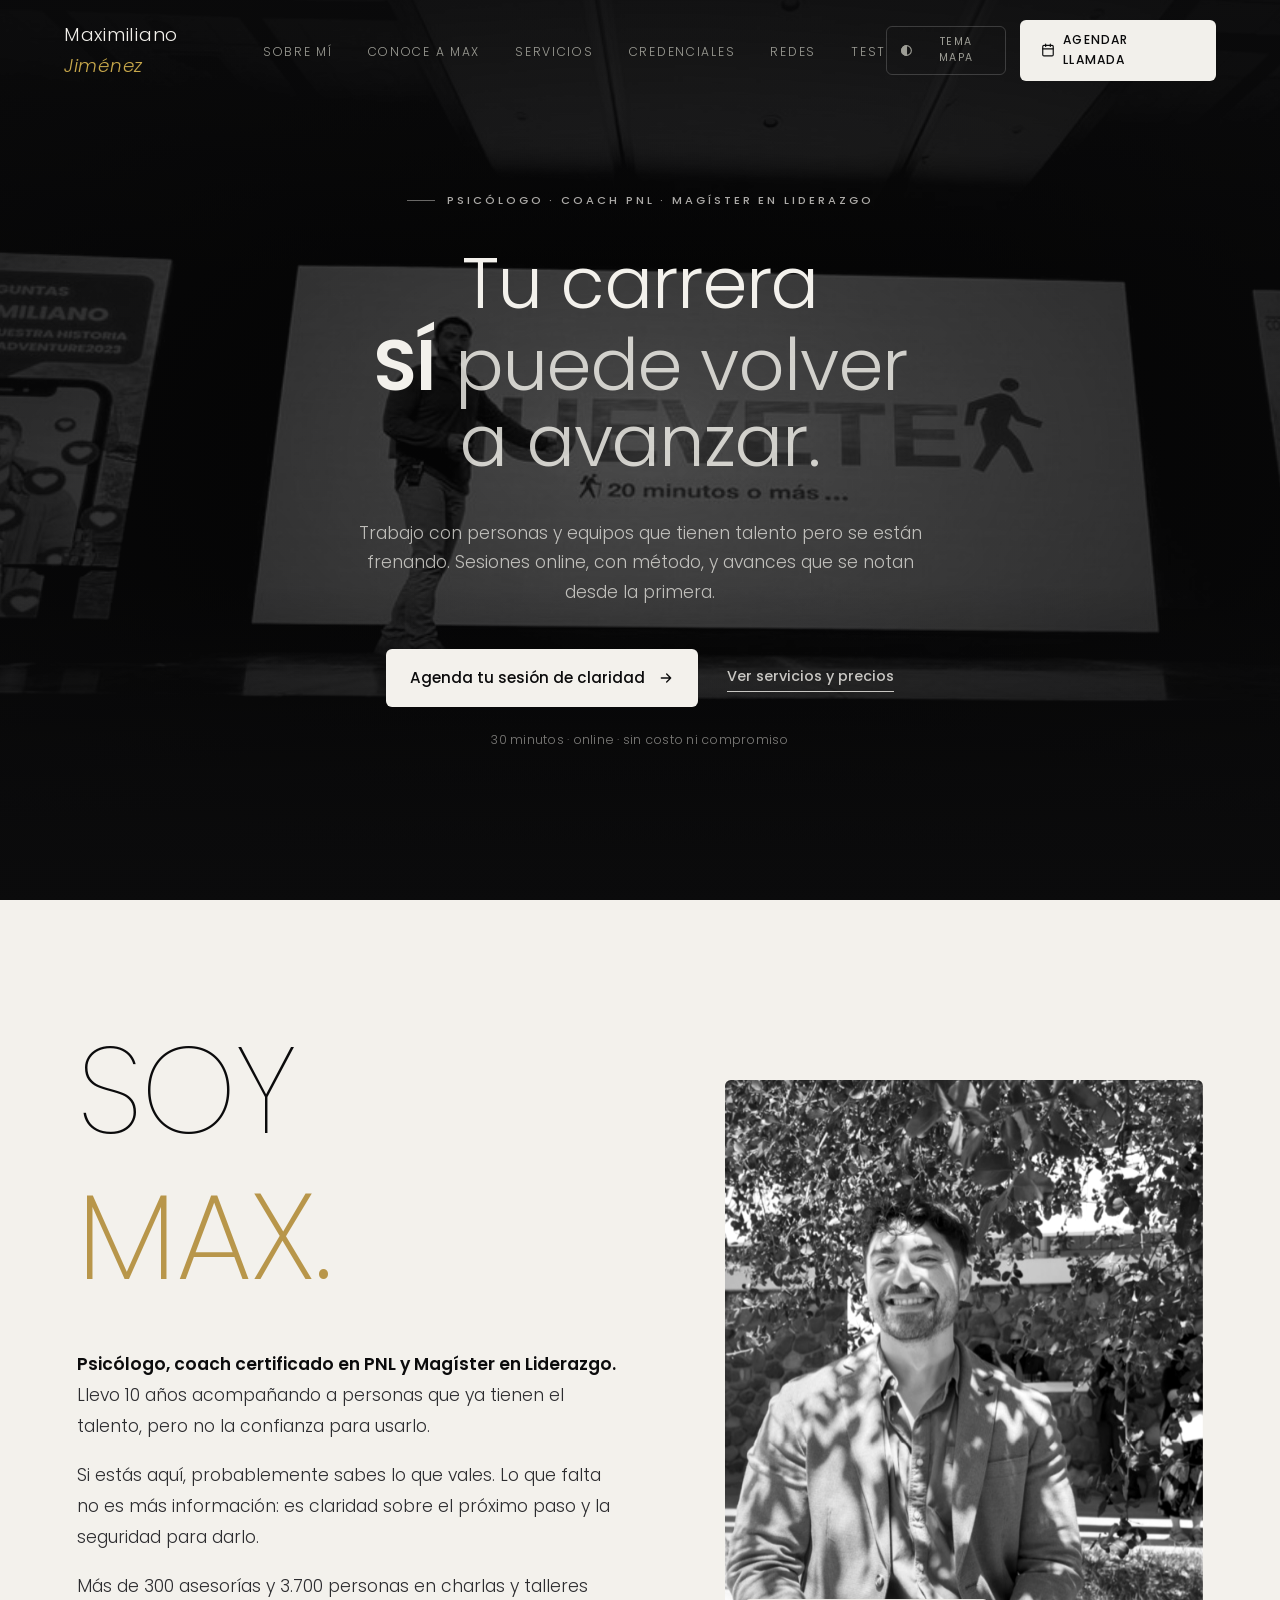
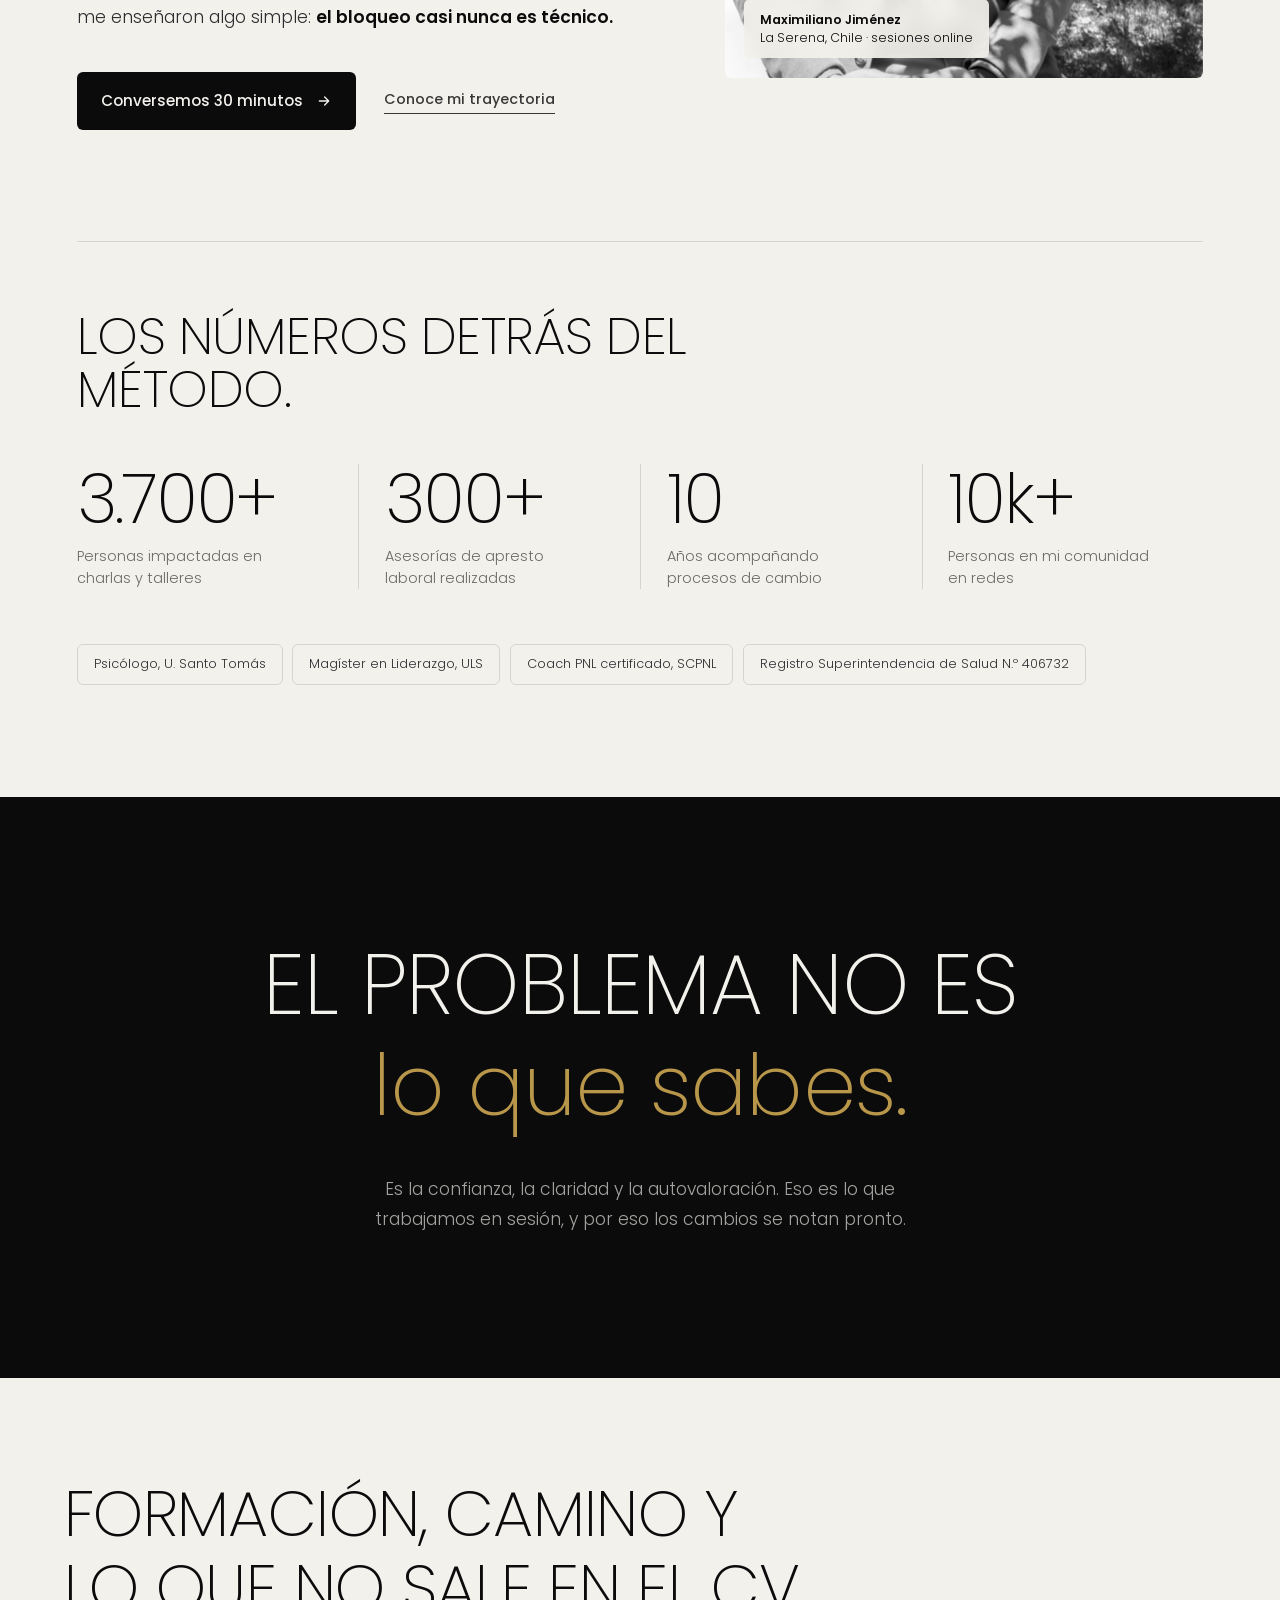
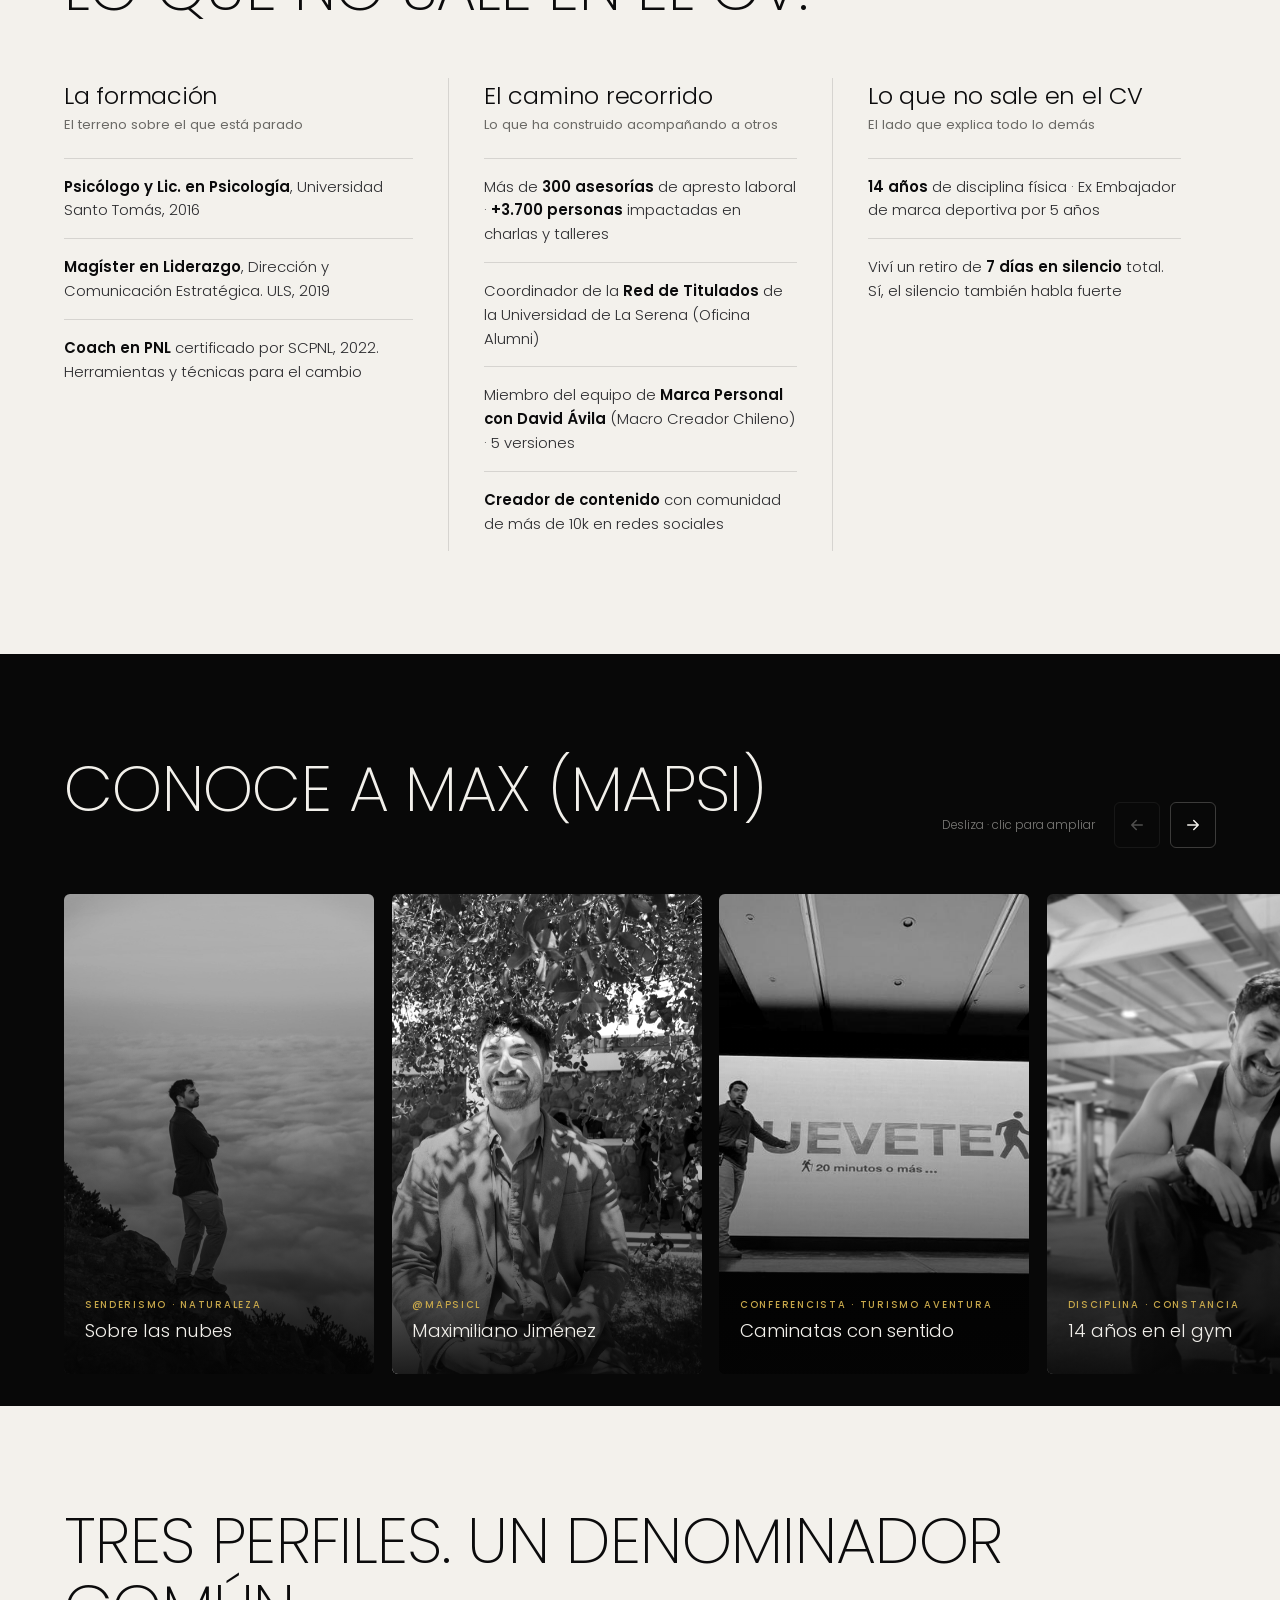
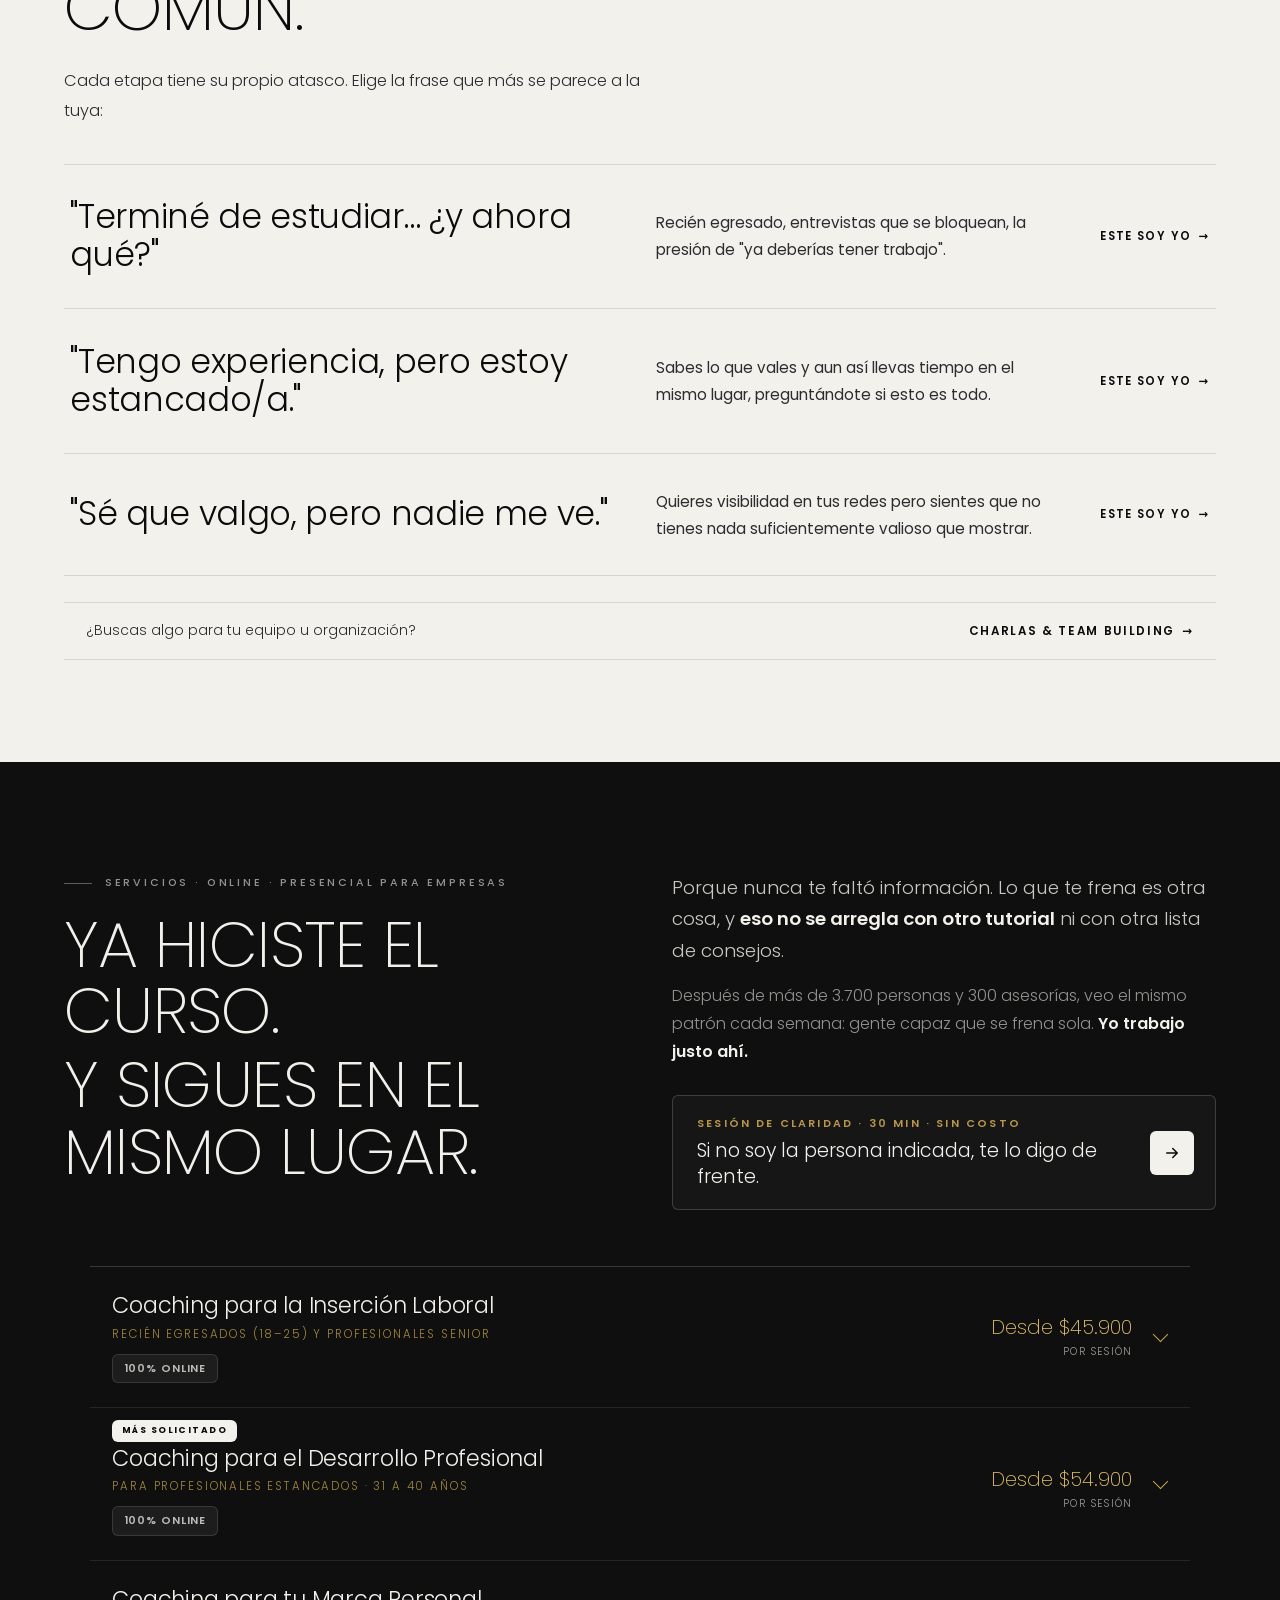
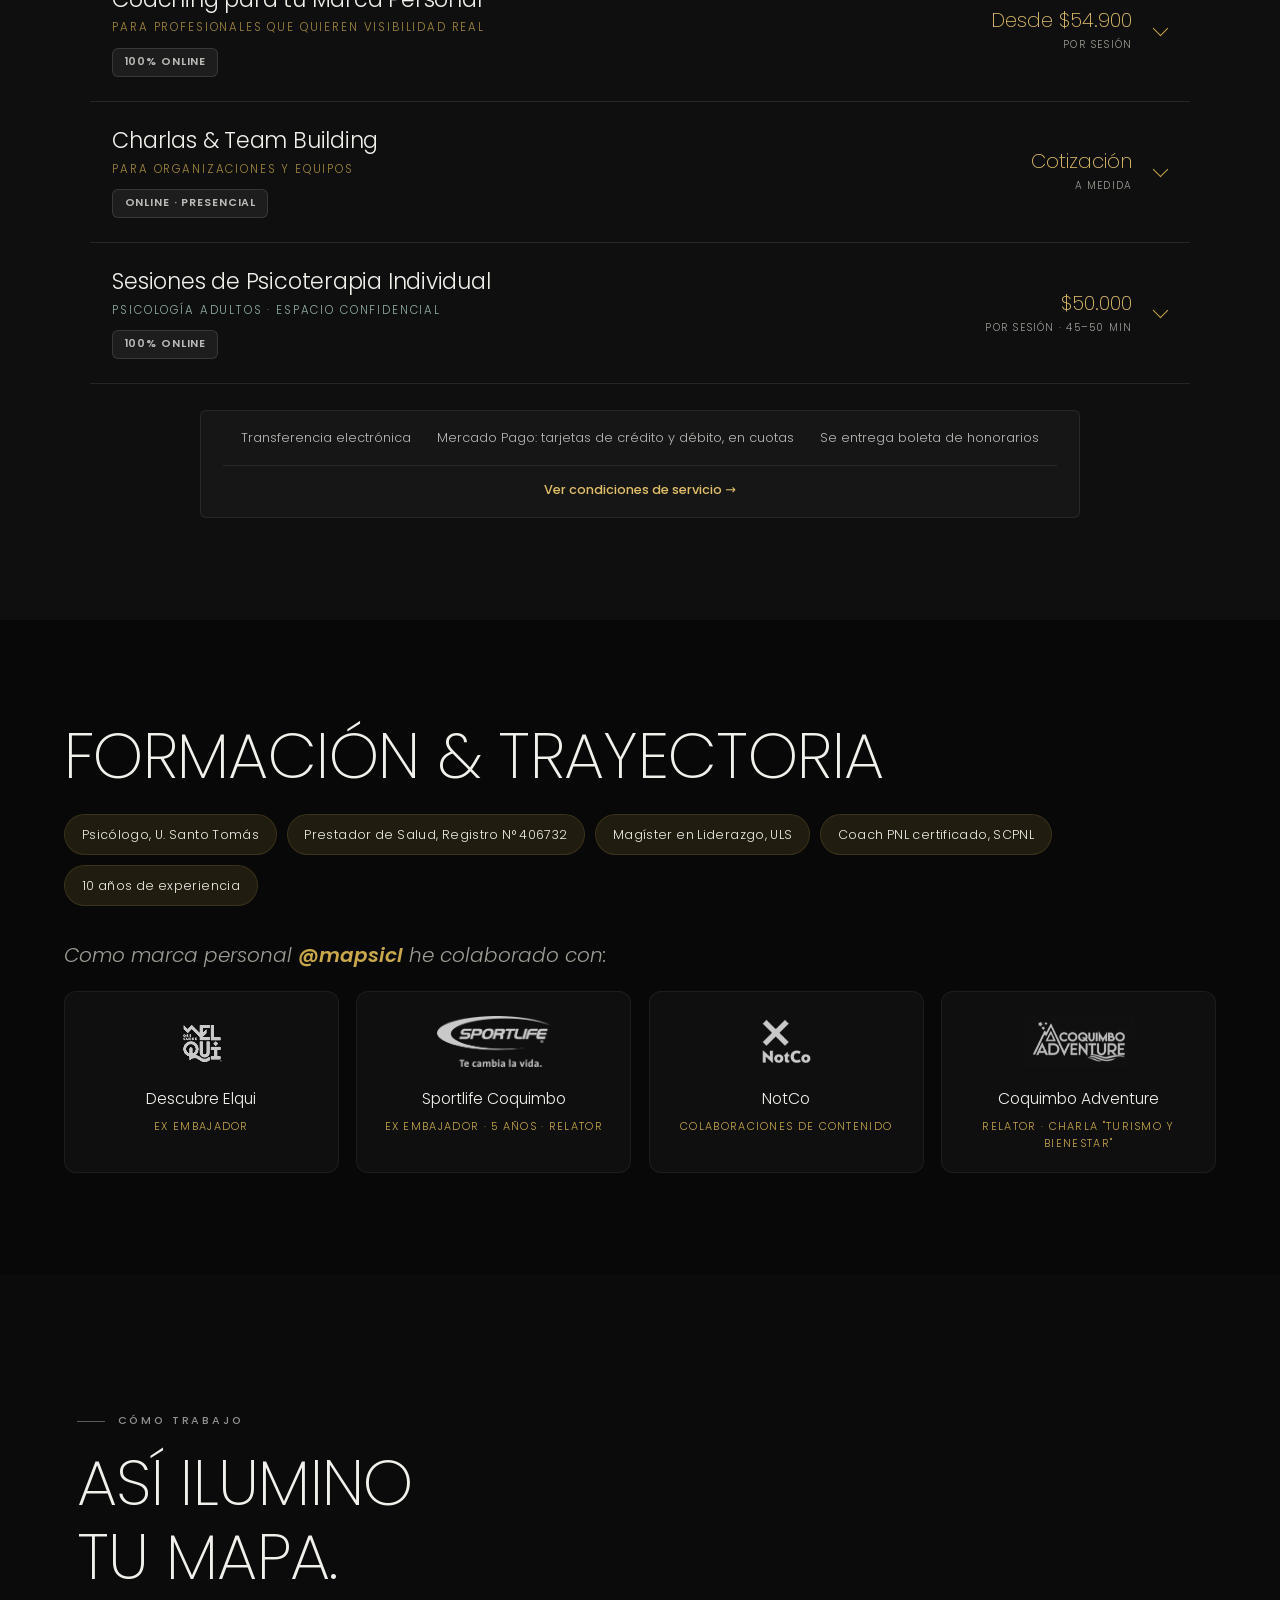
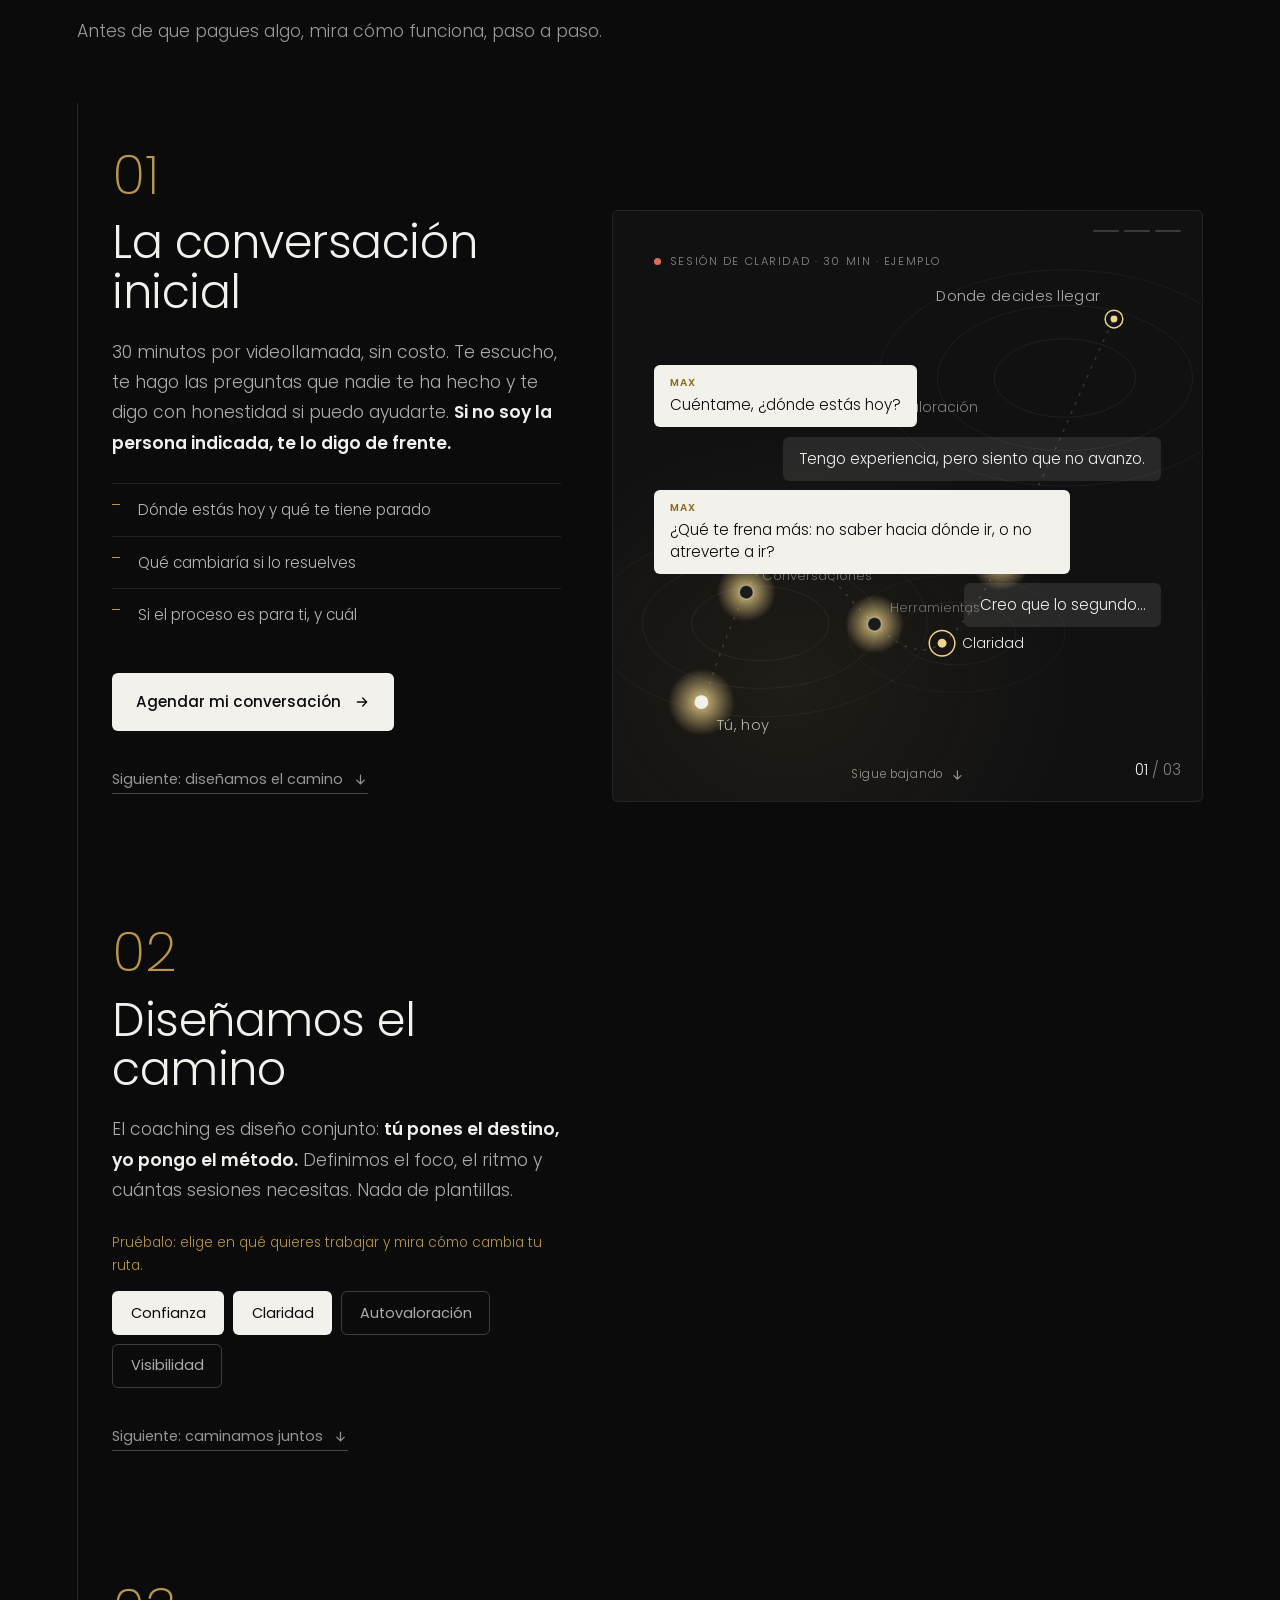
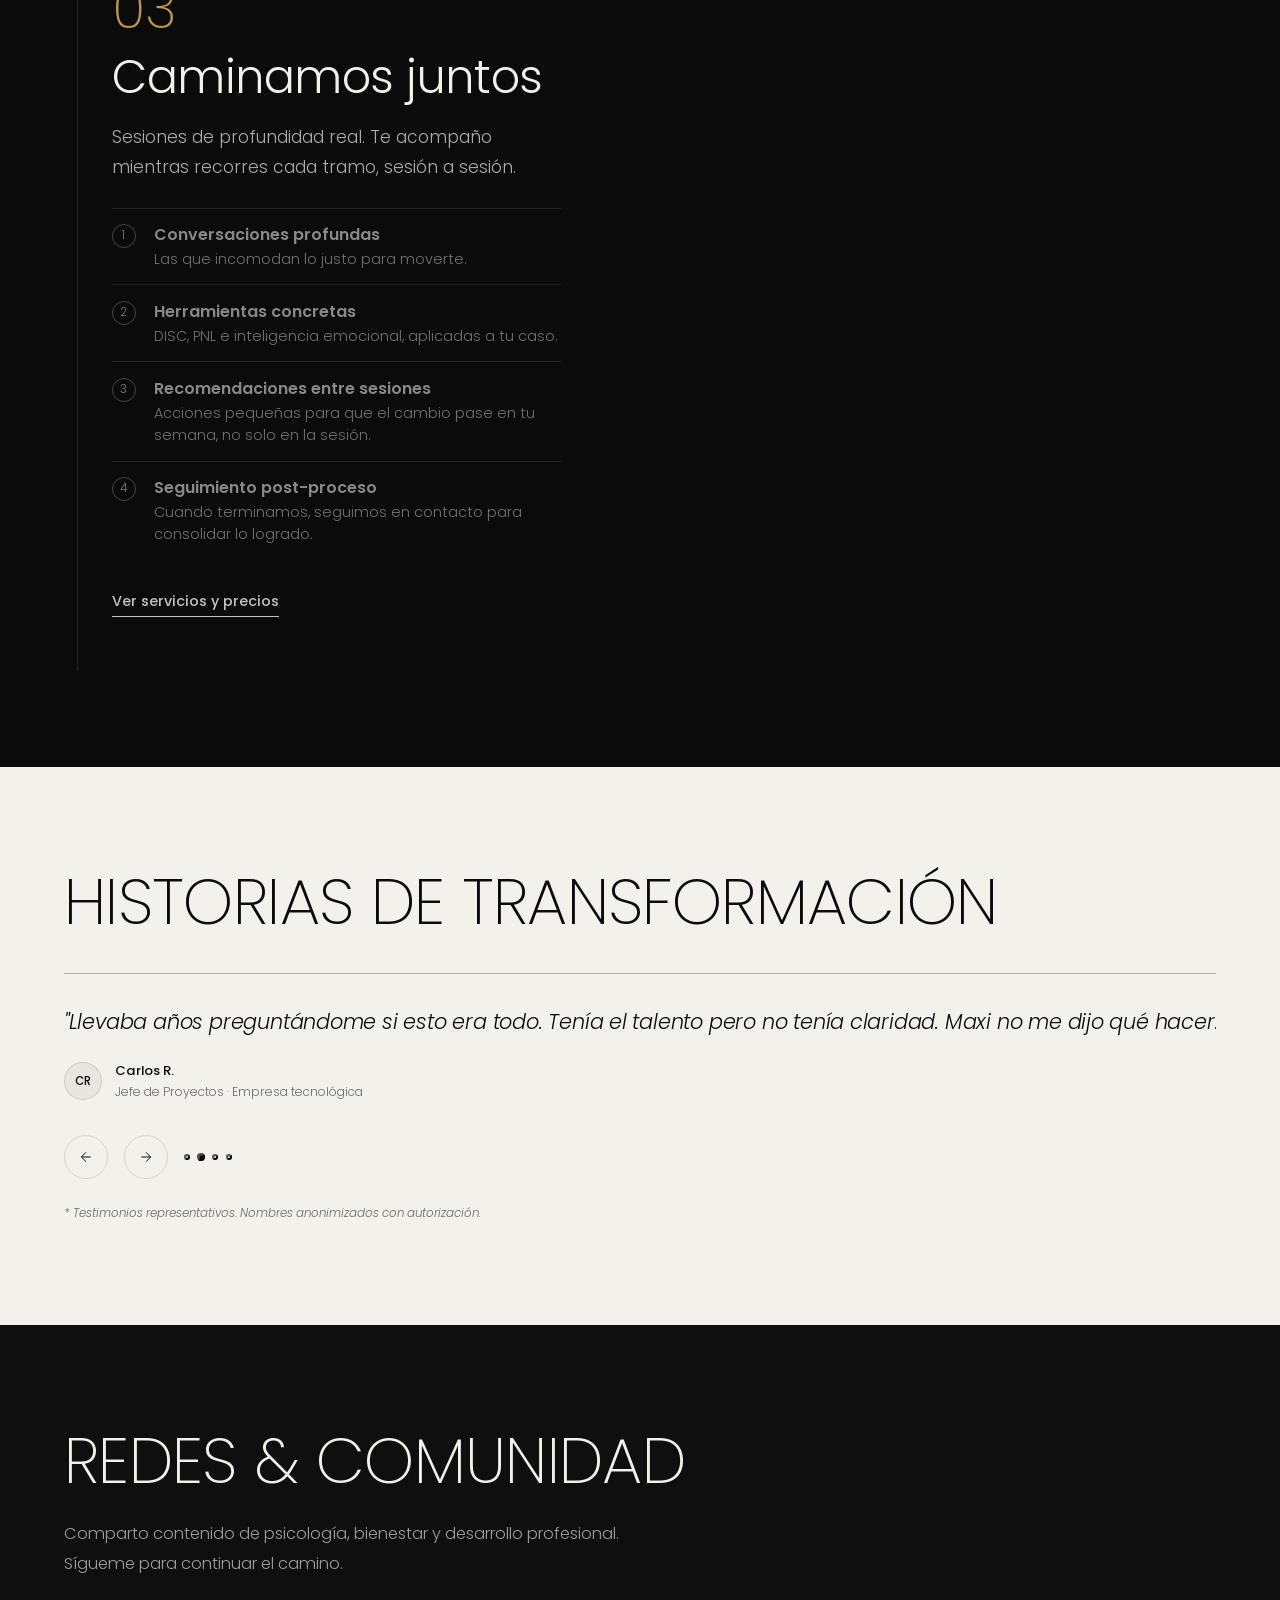
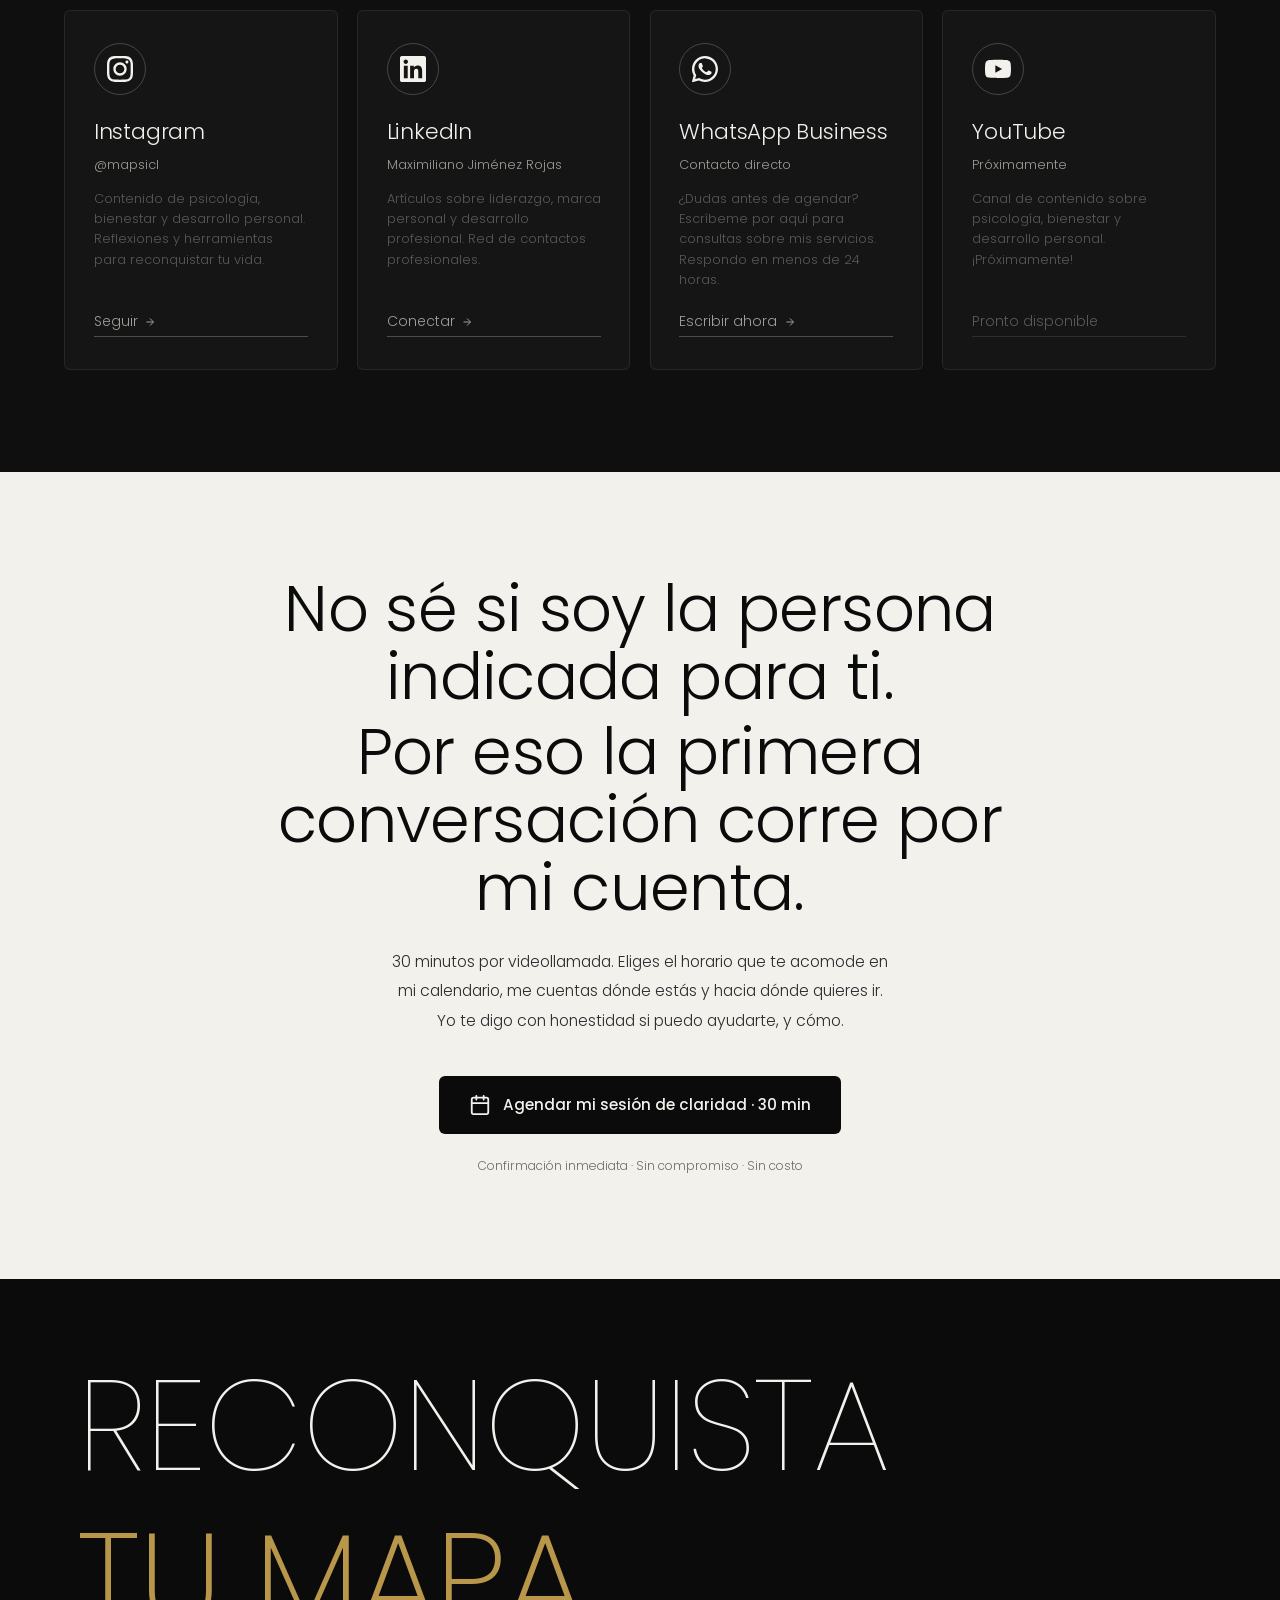
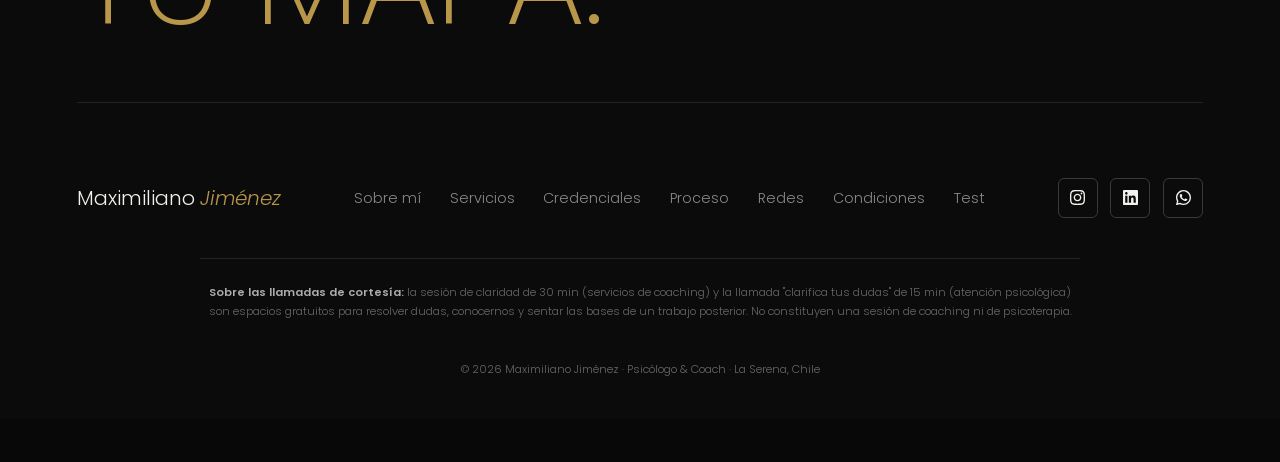
==== index.html @ a2334208 "Conoce a Max: espacio superior propio para que el título no se monte Co-Authored-By: Claude Opus 5.5" ====
<!DOCTYPE html>
<html lang="es">
<head>
  <meta charset="UTF-8" />
  <meta name="viewport" content="width=device-width, initial-scale=1.0, viewport-fit=cover" />
  <meta name="theme-color" content="#080808" />
  <meta name="apple-mobile-web-app-capable" content="yes" />
  <meta name="apple-mobile-web-app-status-bar-style" content="black-translucent" />
  <meta name="description" content="Maximiliano Jiménez — Psicólogo, Coach PNL y Magíster en Liderazgo. Coaching para inserción laboral, desarrollo profesional y marca personal en Chile. Sesiones de psicoterapia individual online. +3.700 personas impactadas." />
  <meta name="keywords" content="coach inserción laboral Chile, coaching desarrollo profesional, marca personal redes sociales Chile, psicólogo coach PNL, coach para entrevistas de trabajo, coaching carrera profesional, cómo conseguir primer empleo, coach profesional La Serena, psicólogo online Chile, psicoterapia individual online, terapia psicológica online" />
  <meta name="author" content="Maximiliano Jiménez Rojas" />
  <meta property="og:title" content="Maximiliano Jiménez — Psicólogo & Coach PNL" />
  <meta property="og:description" content="Coaching para inserción laboral, desarrollo profesional y marca personal. +3.700 personas impactadas en Chile." />
  <meta property="og:type" content="website" />
  <title>Maximiliano Jiménez — Psicólogo & Coach PNL | La Serena, Chile</title>

  <!-- Fonts: Instrument Sans (cuerpo, carácter sutil) + DM Serif Display (titulares y cursivas editoriales) -->
  <link rel="preconnect" href="https://fonts.googleapis.com" />
  <link rel="preconnect" href="https://fonts.gstatic.com" crossorigin />
  <link href="https://fonts.googleapis.com/css2?family=Instrument+Sans:ital,wght@0,400..700;1,400..700&family=DM+Serif+Display:ital@0;1&family=Poppins:ital,wght@0,200;0,300;0,400;0,500;0,600;1,300&display=swap" rel="stylesheet" />
  <!-- Tema: "pro" por defecto, "mapa" opcional; se aplica antes de pintar para evitar parpadeo -->
  <script>
    (function () {
      var t = 'pro';
      try { t = localStorage.getItem('mj-theme') || 'pro'; } catch (e) {}
      document.documentElement.setAttribute('data-theme', t === 'mapa' ? 'mapa' : 'pro');
      // Respaldo: si el splash no llega a avisar, el hero igual se muestra
      setTimeout(function () { document.documentElement.classList.add('mj-ready'); }, 4000);
    })();
  </script>

  <style>
    /* =============================================
       CSS VARIABLES
    ============================================= */
    :root {
      --bg:        #080808;
      --bg2:       #0f0f0f;
      --bg3:       #161616;
      --bg4:       #1c1c1c;
      --gold:      #c8a84b;
      --gold2:     #e2c06a;
      --gold3:     #f0d48a;
      --gold-dim:  rgba(200,168,75,0.12);
      --gold-glow: rgba(200,168,75,0.22);
      --purple:      #7c4dff;
      --purple-d:    #4f2fb3;
      --purple-glow: rgba(124,77,255,0.35);
      --white:     #f2f0eb;
      --grey1:     #9e9e96;
      --grey2:     #5a5a54;
      --grey3:     #2e2e2a;
      --border:    rgba(200,168,75,0.16);
      --border2:   rgba(255,255,255,0.06);
      --ease:      cubic-bezier(0.16, 1, 0.3, 1);
      --ease2:     cubic-bezier(0.4, 0, 0.2, 1);
      --font-d:    'DM Serif Display', Georgia, serif;
      --font-s:    'Instrument Sans', system-ui, sans-serif;
    }

    *, *::before, *::after { box-sizing: border-box; margin: 0; padding: 0; }
    html { scroll-behavior: smooth; font-size: 16px; }
    body {
      background: var(--bg);
      color: var(--white);
      font-family: var(--font-s);
      font-weight: 300;
      line-height: 1.7;
      overflow-x: hidden;
      cursor: none;
    }
    img { display: block; max-width: 100%; height: auto; }
    video { max-width: 100%; }
    a { color: inherit; text-decoration: none; }
    ::selection { background: var(--gold); color: var(--bg); }

    /* =============================================
       CURSOR
    ============================================= */
    #c-dot {
      position: fixed; top: 0; left: 0;
      width: 7px; height: 7px;
      background: var(--gold); border-radius: 50%;
      pointer-events: none; z-index: 9999;
      transform: translate(-50%,-50%);
      transition: width .2s, height .2s;
    }
    #c-ring {
      position: fixed; top: 0; left: 0;
      width: 38px; height: 38px;
      border: 1.5px solid rgba(200,168,75,.45);
      border-radius: 50%;
      pointer-events: none; z-index: 9998;
      transform: translate(-50%,-50%);
      transition: width .3s var(--ease), height .3s var(--ease), border-color .3s, opacity .3s;
    }
    body.on-hover #c-dot { width: 10px; height: 10px; }
    body.on-hover #c-ring { width: 58px; height: 58px; border-color: var(--gold); }
    @media (hover:none), (pointer:coarse) { #c-dot,#c-ring { display: none; } body { cursor: auto; } }

    /* =============================================
       SPLASH
    ============================================= */
    #splash {
      position: fixed; inset: 0;
      background: var(--bg); z-index: 10000;
      display: flex; flex-direction: column;
      align-items: center; justify-content: center; gap: 1.4rem;
      overflow: hidden;
    }
    /* Halo dorado que respira detrás del nombre */
    #splash::before {
      content: ''; position: absolute;
      width: 70vmax; height: 70vmax; border-radius: 50%;
      background: radial-gradient(circle, rgba(200,168,75,.08), transparent 62%);
      opacity: 0; transform: scale(.55);
      animation: sp-glow 2.2s var(--ease) forwards;
    }
    @keyframes sp-glow { to { opacity: 1; transform: scale(1); } }
    /* Polvo dorado flotante */
    #sp-canvas {
      position: absolute; inset: 0; width: 100%; height: 100%;
      opacity: 0; animation: sp-in 1.2s .15s forwards;
    }
    #sp-name, #sp-bar, #sp-sub { z-index: 1; }
    #splash.fast #sp-canvas { display: none; }
    /* Salida tipo telón: revela el hero hacia arriba */
    #splash.hide { animation: sp-hide .85s cubic-bezier(.76,0,.24,1) forwards; }
    @keyframes sp-hide { to { transform: translateY(-100%); pointer-events: none; visibility: hidden; } }
    #sp-name {
      font-family: var(--font-d); font-size: clamp(1.7rem,4vw,3rem);
      color: var(--white); text-align: center; padding: 0 1rem;
      letter-spacing: .38em; opacity: 0; filter: blur(7px);
      animation: sp-name 1.15s .25s var(--ease) forwards;
      position: relative;
    }
    #sp-name em { font-style: italic; color: var(--gold2); }
    @keyframes sp-name { to { letter-spacing: .06em; opacity: 1; filter: blur(0); } }
    /* La barra se traza como una ruta, con waypoint en la punta */
    #sp-bar {
      position: relative; width: 0; height: 1px;
      background: linear-gradient(90deg, transparent, var(--gold), var(--gold2));
      animation: sp-bar 1.1s .95s var(--ease) forwards;
    }
    @keyframes sp-bar { to { width: 170px; } }
    #sp-bar::after {
      content: ''; position: absolute; right: -3px; top: 50%;
      width: 7px; height: 7px; margin-top: -3.5px; border-radius: 50%;
      background: var(--gold2);
      box-shadow: 0 0 14px rgba(226,192,106,.9), 0 0 30px rgba(226,192,106,.4);
      opacity: 0; animation: sp-in .4s 1.15s forwards;
    }
    #sp-sub {
      font-size: .72rem; letter-spacing: .3em; text-transform: uppercase; color: var(--gold);
      opacity: 0; transform: translateY(8px);
      animation: sp-up .7s 1.55s var(--ease) forwards;
      position: relative; text-align: center; padding: 0 1rem;
    }
    @keyframes sp-in { to { opacity: 1; } }
    @keyframes sp-up { to { opacity: 1; transform: none; } }
    /* Visita repetida en la misma sesión: todo ya visible, salida inmediata */
    #splash.fast #sp-name, #splash.fast #sp-sub, #splash.fast::before { animation: none; opacity: 1; filter: none; letter-spacing: .06em; transform: none; }
    #splash.fast #sp-bar { animation: none; width: 170px; }
    #splash.fast #sp-bar::after { animation: none; opacity: 1; }

    /* =============================================
       SCROLL REVEALS
    ============================================= */
    .rv, .rv-z, .rv-l, .rv-r {
      opacity: 0; transition: opacity .85s var(--ease), transform .85s var(--ease);
    }
    .rv   { transform: translateY(40px); }
    .rv-z { transform: scale(.93); }
    .rv-l { transform: translateX(-50px); }
    .rv-r { transform: translateX(50px); }
    .rv.on, .rv-z.on, .rv-l.on, .rv-r.on { opacity: 1; transform: none; }
    .d1 { transition-delay: .08s; }
    .d2 { transition-delay: .18s; }
    .d3 { transition-delay: .30s; }
    .d4 { transition-delay: .44s; }
    .d5 { transition-delay: .60s; }

    /* =============================================
       NAV
    ============================================= */
    nav {
      position: fixed; top: 0; left: 0; right: 0;
      z-index: 900;
      padding: 1.2rem 5vw;
      padding-top: calc(1.2rem + env(safe-area-inset-top));
      display: flex; align-items: center; justify-content: space-between;
      transition: background .4s, border-color .4s, backdrop-filter .4s;
      border-bottom: 1px solid transparent;
    }
    nav.solid {
      background: rgba(8,8,8,.85);
      backdrop-filter: blur(24px); -webkit-backdrop-filter: blur(24px);
      border-bottom-color: var(--border2);
    }
    .nav-logo {
      font-family: var(--font-d); font-size: 1.15rem; letter-spacing: .04em;
    }
    .nav-logo em { font-style: italic; color: var(--gold); }
    .nav-links { display: flex; gap: 2.2rem; list-style: none; }
    .nav-links a {
      font-size: .76rem; letter-spacing: .14em; text-transform: uppercase;
      color: var(--grey1); transition: color .3s;
    }
    .nav-links a:hover { color: var(--gold); }
    .nav-wa {
      display: inline-flex; align-items: center; gap: .5rem;
      font-size: .76rem; font-weight: 500; letter-spacing: .1em; text-transform: uppercase;
      background: var(--gold); color: var(--bg);
      padding: .6rem 1.3rem; border-radius: 2px;
      transition: background .3s, transform .2s;
    }
    .nav-wa:hover { background: var(--gold2); transform: translateY(-1px); }
    .burger {
      display: none; flex-direction: column; gap: 5px;
      background: none; border: none; cursor: pointer; padding: 4px;
    }
    .burger span { display: block; width: 22px; height: 1px; background: var(--white); transition: transform .3s, opacity .3s; }
    .burger.open span:nth-child(1) { transform: translateY(6px) rotate(45deg); }
    .burger.open span:nth-child(2) { opacity: 0; }
    .burger.open span:nth-child(3) { transform: translateY(-6px) rotate(-45deg); }
    .mob-menu {
      display: none; position: fixed; inset: 0;
      background: rgba(8,8,8,.97); z-index: 800;
      flex-direction: column; align-items: center; justify-content: center; gap: 2.8rem;
    }
    .mob-menu.open { display: flex; }
    .mob-menu a {
      font-family: var(--font-d); font-size: 2rem; font-style: italic;
      transition: color .3s;
    }
    .mob-menu a:hover { color: var(--gold); }
    @media (max-width:900px) {
      .nav-links, .nav-wa { display: none; }
      .burger { display: flex; }
    }

    /* =============================================
       SHARED LAYOUT
    ============================================= */
    .wrap { max-width: 1360px; margin: 0 auto; padding: 0 5vw; }
    /* Solo vertical: el margen lateral lo pone .wrap (antes este shorthand lo dejaba en 0) */
    .sec { padding-top: clamp(3.5rem,8vw,7rem); padding-bottom: clamp(3.5rem,8vw,7rem); }
    .sec-full { padding: clamp(3.5rem,8vw,7rem) 5vw; }
    .label {
      display: inline-flex; align-items: center; gap: .8rem;
      font-size: .7rem; letter-spacing: .28em; text-transform: uppercase; color: var(--gold);
      margin-bottom: 1.2rem;
    }
    .label::before { content:''; display: block; width: 24px; height: 1px; background: var(--gold); }
    .h2 {
      font-family: var(--font-d);
      font-size: clamp(2rem, 4.5vw, 3.8rem);
      font-weight: 400; line-height: 1.15; color: var(--white); margin-bottom: 1.4rem;
    }
    .h2 em { font-style: italic; color: var(--gold); }
    .body-text { font-size: clamp(.92rem,1.3vw,1.02rem); color: var(--grey1); line-height: 1.95; max-width: 600px; }
    .gold-dash { width: 40px; height: 1px; background: var(--gold); margin-bottom: 1.8rem; }

    /* =============================================
       MARQUEE / TICKER
    ============================================= */
    .marquee-wrap {
      border-top: 1px solid var(--border2);
      border-bottom: 1px solid var(--border2);
      background: var(--bg2);
      overflow: hidden; padding: 1rem 0;
    }
    .marquee-track {
      display: flex; gap: 0;
      animation: marquee 28s linear infinite;
      white-space: nowrap;
      width: max-content;
    }
    .marquee-wrap:hover .marquee-track { animation-play-state: paused; }
    @keyframes marquee { from { transform: translateX(0); } to { transform: translateX(-50%); } }
    .m-item {
      display: inline-flex; align-items: center; gap: 1rem;
      padding: 0 2.5rem;
      font-size: .72rem; letter-spacing: .2em; text-transform: uppercase; color: var(--grey2);
    }
    .m-dot { width: 4px; height: 4px; border-radius: 50%; background: var(--gold); flex-shrink: 0; }

    /* =============================================
       HERO
    ============================================= */
    #hero {
      position: relative; min-height: 100svh;
      display: flex; align-items: center;
      overflow: hidden;
    }
    /* Video background */
    .hero-video {
      position: absolute; inset: 0; z-index: 0;
      width: 100%; height: 100%;
      object-fit: cover;
      opacity: .55;
    }
    /* Con video activo, los blobs se ocultan (ahorra GPU/batería) */
    #hero.video-on .mesh-blob { display: none; }
    /* Directional blur overlay — fuerte a la izquierda, se desvanece a la derecha */
    .hero-blur-overlay {
      position: absolute; inset: 0; z-index: 1;
      backdrop-filter: blur(10px);
      -webkit-backdrop-filter: blur(10px);
      -webkit-mask-image: linear-gradient(to right, black 0%, black 38%, transparent 72%, transparent 100%);
      mask-image: linear-gradient(to right, black 0%, black 38%, transparent 72%, transparent 100%);
    }
    /* Gradient oscuro sobre el video para mejorar lectura */
    .hero-veil {
      position: absolute; inset: 0; z-index: 1;
      background: linear-gradient(
        to right,
        rgba(8,8,8,.72) 0%,
        rgba(8,8,8,.45) 45%,
        rgba(8,8,8,.10) 75%,
        rgba(8,8,8,.05) 100%
      );
    }
    /* Animated gradient mesh — kept as fallback si el video no carga */
    .hero-mesh {
      position: absolute; inset: 0; z-index: 0; overflow: hidden;
    }
    .mesh-blob {
      position: absolute; border-radius: 50%;
      filter: blur(90px); opacity: .18;
      animation: blob-drift 14s ease-in-out infinite alternate;
    }
    .mb1 { width: 55vw; height: 55vw; background: var(--gold); top: -15%; left: 30%; animation-delay: 0s; }
    .mb2 { width: 35vw; height: 35vw; background: #8b6914; bottom: 0; left: -5%; animation-delay: -5s; }
    .mb3 { width: 25vw; height: 25vw; background: var(--gold2); top: 50%; right: 5%; animation-delay: -9s; }
    @keyframes blob-drift {
      0%   { transform: translate(0,0) scale(1); }
      50%  { transform: translate(3%,5%) scale(1.06); }
      100% { transform: translate(-3%,-4%) scale(.96); }
    }
    /* Grid overlay */
    .hero-grid {
      position: absolute; inset: 0; z-index: 0;
      background-image:
        linear-gradient(rgba(200,168,75,.04) 1px, transparent 1px),
        linear-gradient(90deg, rgba(200,168,75,.04) 1px, transparent 1px);
      background-size: 72px 72px;
      mask-image: radial-gradient(ellipse 80% 80% at center, black 20%, transparent 70%);
    }
    .hero-inner {
      position: relative; z-index: 1;
      max-width: 1360px; margin: 0 auto; padding: 0 5vw;
      padding-top: clamp(5.5rem, 12vw, 8rem);
      padding-bottom: clamp(3.5rem, 7vw, 6rem);
      width: 100%;
    }
    .hero-eyebrow {
      display: flex; align-items: center; gap: .5rem; width: fit-content;
      font-family: var(--font-d); font-style: italic;
      font-size: clamp(1rem, 1.5vw, 1.25rem);
      color: var(--gold2); letter-spacing: .01em;
      margin-bottom: 1rem;
    }
    .hero-eyebrow svg { width: 1.05em; height: 1.05em; flex-shrink: 0; opacity: .85; }
    .hero-badge {
      display: inline-flex; align-items: center; gap: .6rem;
      border: 1px solid var(--border);
      background: rgba(200,168,75,.06);
      padding: .45rem 1rem .45rem .6rem;
      border-radius: 100px; margin-bottom: 2.2rem;
      font-size: .72rem; letter-spacing: .14em; text-transform: uppercase; color: var(--gold);
    }
    .hero-badge-dot { width: 6px; height: 6px; border-radius: 50%; background: var(--gold); animation: pulse 2s ease-in-out infinite; }
    @keyframes pulse { 0%,100% { opacity: 1; transform: scale(1); } 50% { opacity: .5; transform: scale(.8); } }
    .hero-h1 {
      font-family: var(--font-d);
      font-size: clamp(2.6rem,5.5vw,5rem);
      font-weight: 400; line-height: 1.07; letter-spacing: -.015em;
      color: var(--white); margin-bottom: 1.2rem;
    }
    .hero-h1 .italic { font-style: italic; color: var(--gold); display: block; }
    /* Word reveal */
    .hero-h1 .word {
      display: inline-block;
      opacity: 0; transform: translateY(30px);
      transition: opacity .7s var(--ease), transform .7s var(--ease);
    }
    .hero-h1 .word.show { opacity: 1; transform: translateY(0); }
    .hero-pre-sub {
      font-family: var(--font-d); font-style: italic;
      font-size: clamp(1.05rem, 2vw, 1.45rem);
      color: var(--gold); margin-top: 1rem; margin-bottom: .3rem;
      letter-spacing: .01em;
    }
    .hero-sub {
      font-size: clamp(.95rem,1.6vw,1.2rem); font-weight: 300;
      color: var(--grey1); max-width: 540px; line-height: 1.65;
      margin-top: .6rem; margin-bottom: 2.8rem;
    }
    .hero-sub strong { color: var(--white); font-weight: 400; }
    .hero-quick {
      display: flex; align-items: stretch; flex-wrap: wrap;
      margin: 0 0 2.4rem;
    }
    .hq-item {
      display: flex; flex-direction: column; align-items: center; justify-content: center;
      gap: .5rem; padding: .4rem 1.6rem; text-align: center; text-decoration: none;
      transition: transform .25s var(--ease);
    }
    .hq-item:first-of-type { padding-left: 0; }
    .hq-ic { color: var(--gold); display: inline-flex; transition: color .25s var(--ease), transform .25s var(--ease); }
    .hq-ic svg { width: 24px; height: 24px; }
    .hq-lab { font-size: .85rem; color: var(--grey1); white-space: nowrap; transition: color .25s var(--ease); }
    .hq-item:hover .hq-ic, .hq-item:focus-visible .hq-ic { color: var(--gold2); transform: translateY(-3px); }
    .hq-item:hover .hq-lab, .hq-item:focus-visible .hq-lab { color: var(--white); }
    .hq-div { width: 1px; height: 46px; align-self: center; background: var(--border); flex-shrink: 0; }
    @media (max-width: 560px) {
      .hq-item { flex: 1; padding: .3rem .3rem; gap: .35rem; }
      .hq-lab { font-size: .72rem; white-space: normal; }
      .hq-ic svg { width: 20px; height: 20px; }
      .hq-div { height: 42px; }
    }
    .hero-actions { display: flex; gap: 1rem; flex-wrap: wrap; align-items: center; }
    .btn-wa {
      display: inline-flex; align-items: center; gap: .7rem;
      background: #3a9e5f; color: #fff;
      font-size: .82rem; font-weight: 500; letter-spacing: .08em; text-transform: uppercase;
      padding: .95rem 1.8rem; border-radius: 3px;
      transition: background .3s, transform .2s, box-shadow .3s;
    }
    .btn-wa:hover { background: #2f8a50; transform: translateY(-2px); box-shadow: 0 10px 36px rgba(58,158,95,.28); }
    .btn-outline {
      display: inline-flex; align-items: center; gap: .5rem;
      color: var(--grey1); font-size: .82rem; letter-spacing: .08em; text-transform: uppercase;
      border-bottom: 1px solid var(--grey2); padding-bottom: 2px;
      transition: color .3s, border-color .3s;
    }
    .btn-outline:hover { color: var(--white); border-color: var(--white); }
    /* Hero stats */
    .hero-stats {
      display: flex; gap: clamp(1.5rem,4vw,3.5rem);
      margin-top: clamp(3rem,6vw,5rem);
      padding-top: 2rem; border-top: 1px solid var(--border2);
    }
    .h-stat-n {
      font-family: var(--font-d); font-size: clamp(2rem,3.5vw,2.8rem);
      color: var(--gold); line-height: 1; margin-bottom: .3rem;
    }
    .h-stat-l {
      font-size: .7rem; letter-spacing: .12em; text-transform: uppercase; color: var(--grey2);
    }
    /* Scroll cue */
    .scroll-cue {
      position: absolute; bottom: 2.5rem; left: 5vw; z-index: 1;
      display: flex; flex-direction: column; align-items: center; gap: .6rem;
    }
    .scroll-cue span { font-size: .65rem; letter-spacing: .25em; text-transform: uppercase; color: var(--grey2); }
    .scroll-line { width: 1px; height: 48px; background: linear-gradient(to bottom, transparent, var(--grey2)); animation: sc-line 1.6s ease-in-out infinite alternate; }
    @keyframes sc-line { from { opacity: .3; transform: scaleY(.5); } to { opacity: 1; transform: scaleY(1); } }

    /* =============================================
       SOBRE MÍ
    ============================================= */
    #sobre-mi { background: var(--bg2); }
    .about-grid {
      display: grid; grid-template-columns: 1fr 1fr; gap: 6vw; align-items: stretch;
    }
    /* Portrait card — sigue la altura de la columna de texto (el mapa cambió la proporción) */
    .about-card {
      position: relative;
      background: var(--bg3); border: 1px solid var(--border);
      border-radius: 3px; overflow: hidden;
      height: 100%; min-height: 460px;
      display: flex; align-items: flex-end;
    }
    .about-card-bg {
      position: absolute; inset: 0;
      background: linear-gradient(150deg, rgba(200,168,75,.1) 0%, rgba(200,168,75,.02) 50%, transparent 100%);
    }
    .about-initials {
      position: absolute; inset: 0;
      display: flex; align-items: center; justify-content: center;
      font-family: var(--font-d); font-size: clamp(6rem,14vw,12rem);
      font-style: italic; color: rgba(200,168,75,.06); line-height: 1;
      pointer-events: none; user-select: none;
    }
    .about-card-info {
      position: relative; z-index: 1;
      padding: 1.5rem 1.8rem;
      background: linear-gradient(to top, rgba(8,8,8,.95) 60%, transparent);
      width: 100%;
    }
    .about-card-name { font-family: var(--font-d); font-size: 1.1rem; margin-bottom: .2rem; }
    .about-card-role { font-size: .72rem; letter-spacing: .15em; text-transform: uppercase; color: var(--gold); }
    .about-badge {
      position: absolute; top: 1.5rem; right: -1rem;
      background: var(--gold); color: var(--bg);
      padding: .9rem 1rem; font-size: .68rem; font-weight: 600;
      letter-spacing: .08em; text-transform: uppercase; text-align: center;
      line-height: 1.5; border-radius: 2px; min-width: 80px;
    }
    /* Floating fact cards */
    .fact-card {
      position: absolute; background: rgba(8,8,8,.82); border: 1px solid var(--border);
      border-radius: 2px; padding: .7rem 1rem;
      font-size: .72rem; line-height: 1.5;
      backdrop-filter: blur(8px); -webkit-backdrop-filter: blur(8px);
      animation: float-y 4s ease-in-out infinite alternate;
      max-width: 160px;
    }
    .fact-card strong { display: block; font-size: .88rem; color: var(--gold); font-family: var(--font-d); margin-bottom: .15rem; }
    .fc1 { left: 1rem; bottom: 5.5rem; animation-delay: 0s; }
    .fc2 { right: 1rem; bottom: 1rem; animation-delay: -2s; }
    @keyframes float-y { from { transform: translateY(0); } to { transform: translateY(-8px); } }
    /* Text side */
    .about-blockquote {
      font-family: var(--font-d); font-style: italic;
      font-size: clamp(1.1rem,2vw,1.5rem); color: var(--white);
      line-height: 1.6; margin-bottom: 2rem;
      padding-left: 1.4rem; border-left: 2px solid var(--gold);
    }
    .about-p { font-size: .94rem; color: var(--grey1); line-height: 2; margin-bottom: 1.3rem; }
    .about-p strong { color: var(--white); font-weight: 400; }
    /* ── EL MAPA DE MAX: rutas colapsables sobre fondo cartográfico ── */
    @keyframes ab-shine { to { left: 125%; } }
    .mapa-max {
      position: relative;
      border: 1px solid var(--border2); border-radius: 12px;
      padding: 1.1rem; margin-bottom: 2rem;
      background-color: var(--bg2);
      overflow: hidden;
    }
    /* Curvas de nivel topográficas (SVG inline, dorado tenue) */
    .mapa-max::before {
      content: ''; position: absolute; inset: 0; pointer-events: none;
      background-image: url("data:image/svg+xml,%3Csvg xmlns='http://www.w3.org/2000/svg' viewBox='0 0 600 400' fill='none' stroke='%23c8a84b' stroke-width='1'%3E%3Cpath opacity='.10' d='M-20 80 Q 90 30 180 75 T 380 60 T 630 90'/%3E%3Cpath opacity='.08' d='M-20 130 Q 110 70 210 120 T 410 105 T 630 140'/%3E%3Cpath opacity='.10' d='M-20 185 Q 80 135 190 175 T 400 160 T 630 195'/%3E%3Cpath opacity='.07' d='M-20 240 Q 120 185 230 230 T 430 215 T 630 250'/%3E%3Cpath opacity='.09' d='M-20 295 Q 90 245 200 288 T 410 272 T 630 305'/%3E%3Cpath opacity='.06' d='M-20 350 Q 130 300 240 345 T 440 328 T 630 360'/%3E%3Ccircle opacity='.12' cx='480' cy='90' r='34'/%3E%3Ccircle opacity='.07' cx='480' cy='90' r='52'/%3E%3Ccircle opacity='.10' cx='110' cy='300' r='26'/%3E%3Ccircle opacity='.06' cx='110' cy='300' r='44'/%3E%3C/svg%3E");
      background-size: cover; background-position: center;
    }
    /* Línea de ruta vertical que conecta los waypoints */
    .mapa-max::after {
      content: ''; position: absolute; left: calc(1.1rem + 19px); top: 2rem; bottom: 2rem;
      width: 1px; pointer-events: none;
      background: linear-gradient(to bottom, transparent, rgba(200,168,75,.30) 15%, rgba(200,168,75,.30) 85%, transparent);
    }
    .ruta { position: relative; z-index: 1; }
    .ruta + .ruta { margin-top: .35rem; }
    .ruta-head {
      display: flex; align-items: center; gap: .95rem; width: 100%;
      background: none; border: none; cursor: pointer;
      padding: .75rem .6rem; border-radius: 8px;
      font-family: var(--font-s); text-align: left;
      transition: background .3s;
    }
    .ruta-head:hover { background: rgba(200,168,75,.05); }
    /* Waypoint: punto dorado con anillo pulsante */
    .ruta-dot {
      position: relative; flex-shrink: 0;
      width: 13px; height: 13px; border-radius: 50%;
      background: var(--grey2);
      border: 2px solid var(--bg2);
      box-shadow: 0 0 0 1px var(--grey2);
      transition: background .4s, box-shadow .4s;
    }
    .ruta.open .ruta-dot {
      background: var(--gold);
      box-shadow: 0 0 0 1px var(--gold), 0 0 14px rgba(226,192,106,.6);
    }
    .ruta.open .ruta-dot::after {
      content: ''; position: absolute; inset: -7px; border-radius: 50%;
      border: 1px solid rgba(200,168,75,.5);
      animation: wp-pulse 2.2s ease-out infinite;
    }
    @keyframes wp-pulse {
      0%   { transform: scale(.6); opacity: 1; }
      100% { transform: scale(1.5); opacity: 0; }
    }
    .ruta-info { flex: 1; display: flex; flex-direction: column; gap: .12rem; }
    .ruta-title {
      font-family: var(--font-d); font-size: 1.02rem; color: var(--grey1);
      transition: color .35s;
    }
    .ruta.open .ruta-title { color: var(--white); }
    .ruta-head:hover .ruta-title { color: var(--gold2); }
    .ruta-sub {
      font-size: .68rem; letter-spacing: .12em; text-transform: uppercase;
      color: var(--grey2);
    }
    .ruta-chev {
      flex-shrink: 0; width: 9px; height: 9px;
      border-right: 1.5px solid var(--gold); border-bottom: 1.5px solid var(--gold);
      transform: rotate(45deg); opacity: .6;
      transition: transform .35s var(--ease), opacity .3s;
    }
    .ruta.open .ruta-chev { transform: rotate(225deg); opacity: 1; }
    /* Panel colapsable */
    .ruta-panel {
      max-height: 0; overflow: hidden;
      transition: max-height .5s var(--ease);
    }
    .ruta.open .ruta-panel { max-height: 420px; }
    .ruta-list {
      list-style: none; display: flex; flex-direction: column; gap: .45rem;
      padding: .25rem .4rem .85rem 2.55rem;
    }
    .ruta-list li {
      position: relative; overflow: hidden;
      display: flex; align-items: flex-start; gap: .7rem;
      padding: .6rem .8rem;
      background: rgba(22,22,22,.72); border: 1px solid var(--border2);
      border-radius: 8px;
      font-size: .82rem; color: var(--grey1); line-height: 1.55;
      opacity: 0; transform: translateY(10px);
      transition: opacity .5s var(--ease), transform .5s var(--ease),
                  border-color .3s, background .3s, color .3s;
    }
    .ruta.open .ruta-list li { opacity: 1; transform: none; }
    .ruta.open .ruta-list li:nth-child(1) { transition-delay: .10s; }
    .ruta.open .ruta-list li:nth-child(2) { transition-delay: .20s; }
    .ruta.open .ruta-list li:nth-child(3) { transition-delay: .30s; }
    .ruta.open .ruta-list li:nth-child(4) { transition-delay: .40s; }
    .ruta-list li:hover {
      border-color: rgba(200,168,75,.4);
      background: rgba(28,28,28,.9);
      color: var(--white);
    }
    .ruta-list li::after {
      content: ''; position: absolute; top: 0; bottom: 0;
      left: -75%; width: 50%;
      background: linear-gradient(100deg, transparent 0%, rgba(226,192,106,.13) 50%, transparent 100%);
      transform: skewX(-18deg); pointer-events: none;
    }
    .ruta-list li:hover::after { animation: ab-shine .7s var(--ease) forwards; }
    .ruta-list li:hover strong { color: var(--gold2); }
    .ruta-list li strong { color: var(--white); font-weight: 500; transition: color .3s; }
    .ab-icon { font-size: 1.05rem; flex-shrink: 0; margin-top: .05rem; }

    /* Media queries responsive: movidas al final del <style> para que cascaden DESPUÉS de las reglas base (corrige overrides móviles que quedaban pisados). */

    /* =============================================
       CONOCE A MAX — horizontal scroll carousel
    ============================================= */
    #conoce-max { background: var(--bg); overflow: hidden; }

    .conoce-header {
      max-width: 1360px; margin: 0 auto;
      padding: 0 5vw clamp(1.5rem,3vw,2.5rem);
      display: flex; align-items: flex-end; justify-content: space-between;
      flex-wrap: wrap; gap: 1.5rem;
    }
    .conoce-hint {
      display: flex; align-items: center; gap: .6rem;
      font-size: .7rem; letter-spacing: .2em; text-transform: uppercase; color: var(--grey2);
    }
    .conoce-track-outer {
      position: relative;
      overflow: hidden;
    }
    .conoce-track-outer::before,
    .conoce-track-outer::after {
      content: ''; position: absolute; top: 0; bottom: 2rem; width: 120px; z-index: 2; pointer-events: none;
    }
    .conoce-track-outer::before { left:  0; background: linear-gradient(to right, var(--bg), transparent); }
    .conoce-track-outer::after  { right: 0; background: linear-gradient(to left,  var(--bg), transparent); }
    .conoce-track {
      display: flex; gap: 1.1rem;
      padding: .5rem 5vw 2rem;
      width: max-content;
      animation: conoce-scroll 40s linear infinite;
      cursor: grab; user-select: none;
    }
    .conoce-track:hover { animation-play-state: paused; }
    .conoce-track:active { cursor: grabbing; }
    @keyframes conoce-scroll {
      from { transform: translateX(0); }
      to   { transform: translateX(-50%); }
    }
    /* Card */
    .cc {
      flex-shrink: 0;
      width: clamp(230px, 27vw, 310px);
      height: clamp(360px, 52vw, 480px);
      border-radius: 14px; overflow: hidden;
      position: relative; cursor: zoom-in;
    }
    .cc img {
      position: absolute; inset: 0; width: 100%; height: 100%;
      object-fit: cover; object-position: center top;
      transition: transform .6s var(--ease);
    }
    .cc:hover img { transform: scale(1.06); }
    .cc-overlay {
      position: absolute; inset: 0;
      background: linear-gradient(to top, rgba(4,4,4,.9) 0%, rgba(4,4,4,.25) 45%, transparent 70%);
      transition: background .4s;
    }
    .cc:hover .cc-overlay { background: linear-gradient(to top, rgba(4,4,4,.95) 0%, rgba(4,4,4,.4) 55%, transparent 76%); }
    .cc-info {
      position: absolute; bottom: 0; left: 0; right: 0; padding: 1.5rem 1.3rem;
    }
    .cc-tag {
      display: inline-block; font-size: .6rem; font-weight: 500;
      letter-spacing: .18em; text-transform: uppercase; color: var(--gold); margin-bottom: .35rem;
    }
    .cc-title {
      font-family: var(--font-d); font-size: clamp(.95rem,1.6vw,1.15rem);
      color: var(--white); line-height: 1.3; margin-bottom: .45rem;
    }
    .cc-desc {
      font-size: .76rem; color: rgba(255,255,255,.55); line-height: 1.65;
      max-height: 0; overflow: hidden;
      transition: max-height .45s var(--ease), opacity .45s;
      opacity: 0;
    }
    .cc:hover .cc-desc { max-height: 120px; opacity: 1; }
    .cc-zoom {
      position: absolute; top: 1rem; right: 1rem;
      width: 30px; height: 30px; border-radius: 50%;
      background: rgba(8,8,8,.5); border: 1px solid rgba(255,255,255,.12);
      display: flex; align-items: center; justify-content: center;
      opacity: 0; transform: scale(.75); transition: opacity .3s, transform .3s;
    }
    .cc:hover .cc-zoom { opacity: 1; transform: scale(1); }
    /* Text-only quote card */
    .cc-text {
      background: linear-gradient(140deg, rgba(200,168,75,.15) 0%, rgba(200,168,75,.04) 100%);
      border: 1px solid rgba(200,168,75,.22);
      display: flex; flex-direction: column; justify-content: center;
      padding: 2rem 1.8rem; cursor: default;
    }
    .cc-text:hover img { display: none; }
    .cc-quote {
      font-family: var(--font-d); font-style: italic;
      font-size: clamp(1rem,1.7vw,1.3rem); color: var(--white); line-height: 1.55;
      position: relative; z-index: 1;
    }
    .cc-quote::before {
      content: '"'; position: absolute; top: -.8rem; left: -.4rem;
      font-size: 5rem; color: var(--gold); opacity: .15; line-height: 1; pointer-events: none;
    }
    .cc-quote-by { margin-top: 1.2rem; font-size: .72rem; color: var(--gold); letter-spacing: .1em; position: relative; z-index: 1; }

    /* Cursor zoom-in */
    .cc { cursor: zoom-in; }



    /* =============================================
       LIGHTBOX
    ============================================= */
    #lb {
      position: fixed; inset: 0; z-index: 9000;
      display: flex; align-items: center; justify-content: center;
      opacity: 0; pointer-events: none;
      transition: opacity .35s var(--ease);
    }
    #lb.open { opacity: 1; pointer-events: all; }

    #lb-backdrop {
      position: absolute; inset: 0;
      background: rgba(4,4,4,.93);
      backdrop-filter: blur(14px); -webkit-backdrop-filter: blur(14px);
    }

    #lb-box {
      position: relative; z-index: 1;
      max-width: min(92vw, 1100px);
      max-height: 90svh;
      display: flex; flex-direction: column;
      transform: scale(.92);
      transition: transform .4s var(--ease);
    }
    #lb.open #lb-box { transform: scale(1); }

    #lb-img-wrap {
      position: relative; overflow: hidden; border-radius: 6px;
      background: var(--bg3);
      max-height: 78svh;
      display: flex; align-items: center; justify-content: center;
    }
    #lb-img {
      display: block;
      max-width: 100%; max-height: 78svh;
      width: auto; height: auto;
      object-fit: contain;
      border-radius: 6px;
      transition: opacity .3s;
    }
    #lb-img.loading { opacity: 0; }

    /* Caption */
    #lb-caption {
      padding: 1rem 0 .5rem;
      display: flex; align-items: flex-start; justify-content: space-between; gap: 1rem;
    }
    #lb-caption-text { flex: 1; }
    #lb-tag {
      font-size: .65rem; letter-spacing: .2em; text-transform: uppercase;
      color: var(--gold); margin-bottom: .25rem;
    }
    #lb-title {
      font-family: var(--font-d); font-size: clamp(.95rem,1.8vw,1.2rem);
      color: var(--white); line-height: 1.35;
    }
    #lb-counter {
      font-size: .72rem; letter-spacing: .1em; color: var(--grey2);
      white-space: nowrap; padding-top: .2rem;
    }

    /* Controls */
    #lb-close {
      position: absolute; top: -1rem; right: -1rem;
      width: 40px; height: 40px; border-radius: 50%;
      background: var(--bg4); border: 1px solid var(--border2);
      color: var(--grey1); cursor: pointer;
      display: flex; align-items: center; justify-content: center;
      transition: background .2s, color .2s, transform .2s;
      z-index: 2;
    }
    #lb-close:hover { background: var(--gold); color: var(--bg); transform: rotate(90deg); }

    .lb-nav {
      position: absolute; top: 50%; transform: translateY(-50%);
      width: 44px; height: 44px; border-radius: 50%;
      background: rgba(8,8,8,.7); border: 1px solid var(--border2);
      color: var(--white); cursor: pointer;
      display: flex; align-items: center; justify-content: center;
      transition: background .2s, border-color .2s, transform .3s;
      z-index: 2;
    }
    .lb-nav:hover { background: var(--gold-dim); border-color: var(--border); }
    #lb-prev { left: -1.5rem; }
    #lb-next { right: -1.5rem; }
    #lb-prev:hover { transform: translateY(-50%) translateX(-3px); }
    #lb-next:hover { transform: translateY(-50%) translateX(3px); }

    /* Dots strip */
    #lb-dots {
      display: flex; justify-content: center; gap: .45rem;
      padding-top: .8rem;
    }
    .lb-dot {
      width: 5px; height: 5px; border-radius: 50%;
      background: var(--grey2); cursor: pointer;
      transition: background .3s, transform .3s;
      border: none; padding: 0;
    }
    .lb-dot.on { background: var(--gold); transform: scale(1.5); }

    /* Touch swipe hint */
    #lb-swipe-hint {
      display: none; text-align: center;
      font-size: .68rem; letter-spacing: .15em; text-transform: uppercase;
      color: var(--grey2); padding-top: .5rem;
    }
    @media (hover:none) { #lb-swipe-hint { display: block; } }
    @media (max-width:600px) {
      #lb-prev, #lb-next { display: none; }
      #lb-close { top: .5rem; right: .5rem; }
    }

    /* Mobile: collapse to 2 cols */
    @media (max-width: 900px) {
      .bento-grid { grid-template-columns: repeat(2, 1fr); grid-auto-rows: 160px; }
      .bc-big { grid-column: span 2; grid-row: span 2; }
      .bc-wide { grid-column: span 2; }
    }
    @media (max-width: 540px) {
      .bento-grid { grid-template-columns: 1fr; grid-auto-rows: auto; }
      .bc, .bc-wide, .bc-tall, .bc-big { grid-column: span 1; grid-row: span 1; min-height: 140px; }
      .bc-tall { min-height: 240px; }
      .bc-big { min-height: 280px; }
    }

    /* =============================================
       ÁREAS DE TRABAJO — visual cards
    ============================================= */
    #que-hago { background: var(--bg); }

    /* Gradient palette — verde tierra → dorado */
    :root {
      --g1a: #0d1f10; --g1b: #1a3518; --g1c: rgba(200,168,75,.18);
      --g2a: #0f1d0a; --g2b: #253d12; --g2c: rgba(188,152,60,.2);
      --g3a: #1a1a08; --g3b: #3a3210; --g3c: rgba(226,192,106,.22);
      --g4a: #181508; --g4b: #2e2608; --g4c: rgba(200,168,75,.16);
      --g5a: #111a0c; --g5b: #243314; --g5c: rgba(174,138,50,.18);
    }

    .areas-scroll-wrap {
      overflow-x: auto; overflow-y: visible;
      -webkit-overflow-scrolling: touch;
      scrollbar-width: none;
      padding-bottom: .5rem;
      margin-top: 2rem;
      cursor: grab;
      scroll-snap-type: x mandatory;
      scroll-behavior: smooth;
    }
    .areas-scroll-wrap:active { cursor: grabbing; }
    .areas-scroll-wrap::-webkit-scrollbar { display: none; }
    .areas-track {
      display: flex; gap: 1.4rem;
      width: max-content; padding: .8rem .1rem 2rem;
      align-items: stretch;
    }
    .area-card { scroll-snap-align: start; }

    /* Base card */
    .area-card {
      width: 290px; flex-shrink: 0;
      border-radius: 16px;
      padding: 0;
      position: relative; overflow: hidden;
      border: 1px solid transparent;
      transition: transform .4s var(--ease), box-shadow .4s var(--ease), border-color .4s;
      cursor: default;
      display: flex; flex-direction: column;
    }
    .area-card:hover {
      transform: translateY(-8px) scale(1.02);
      box-shadow: 0 28px 70px rgba(0,0,0,.6), 0 0 0 1px rgba(200,168,75,.25);
      border-color: rgba(200,168,75,.3);
    }

    /* Per-card gradient backgrounds */
    .area-card:nth-child(1) { background: linear-gradient(145deg, var(--g1a) 0%, var(--g1b) 55%, var(--g1c) 100%); }
    .area-card:nth-child(2) { background: linear-gradient(145deg, var(--g2a) 0%, var(--g2b) 55%, var(--g2c) 100%); }
    .area-card:nth-child(3) { background: linear-gradient(145deg, var(--g3a) 0%, var(--g3b) 55%, var(--g3c) 100%); }
    .area-card:nth-child(4) { background: linear-gradient(145deg, var(--g4a) 0%, var(--g4b) 55%, var(--g4c) 100%); }
    .area-card:nth-child(5) { background: linear-gradient(145deg, var(--g5a) 0%, var(--g5b) 55%, var(--g5c) 100%); }

    /* Gold shimmer top bar */
    .area-card::before {
      content: '';
      position: absolute; top: 0; left: 0; right: 0; height: 3px;
      background: linear-gradient(90deg, transparent 0%, var(--gold) 40%, var(--gold2) 70%, transparent 100%);
      opacity: 0; transition: opacity .4s;
    }
    .area-card:hover::before { opacity: 1; }

    /* Noise texture overlay */
    .area-card::after {
      content: '';
      position: absolute; inset: 0; pointer-events: none;
      background-image: url("data:image/svg+xml,%3Csvg viewBox='0 0 200 200' xmlns='http://www.w3.org/2000/svg'%3E%3Cfilter id='n'%3E%3CfeTurbulence type='fractalNoise' baseFrequency='0.9' numOctaves='4' stitchTiles='stitch'/%3E%3C/filter%3E%3Crect width='100%25' height='100%25' filter='url(%23n)' opacity='0.04'/%3E%3C/svg%3E");
      background-size: 200px 200px; opacity: .5; mix-blend-mode: overlay;
      border-radius: 16px;
    }

    /* Card content wrapper — columna que llena toda la tarjeta */
    .area-card-inner {
      padding: 2rem 1.8rem 1.8rem; position: relative; z-index: 1;
      flex: 1; display: flex; flex-direction: column;
    }
    /* Destello dorado que recorre la tarjeta al hover */
    .area-card-inner::before {
      content: ''; position: absolute; top: 0; bottom: 0;
      left: -75%; width: 50%;
      background: linear-gradient(100deg, transparent 0%, rgba(226,192,106,.12) 50%, transparent 100%);
      transform: skewX(-18deg);
      pointer-events: none;
    }
    .area-card:hover .area-card-inner::before { animation: ab-shine .8s var(--ease) forwards; }
    /* Link al servicio — anclado al pie de la tarjeta */
    .area-link {
      margin-top: auto; padding-top: 1.4rem;
      display: inline-flex; align-items: center; gap: .45rem;
      font-size: .72rem; font-weight: 600; letter-spacing: .16em; text-transform: uppercase;
      color: var(--gold2);
      transition: color .3s, gap .3s;
    }
    .area-link:hover { color: var(--gold3); gap: .8rem; }

    /* Icon badge */
    .area-ic {
      width: 46px; height: 46px; border-radius: 12px; margin-bottom: 1.4rem;
      display: flex; align-items: center; justify-content: center;
      font-size: 1.4rem;
      background: rgba(255,255,255,.06); border: 1px solid rgba(255,255,255,.1);
      backdrop-filter: blur(4px);
    }

    /* Big ghost number */
    .area-n {
      position: absolute; top: .8rem; right: 1.2rem;
      font-family: var(--font-d); font-size: 5.5rem; font-style: italic;
      line-height: 1; pointer-events: none; user-select: none;
      background: linear-gradient(135deg, rgba(200,168,75,.18) 0%, rgba(200,168,75,.05) 100%);
      -webkit-background-clip: text; background-clip: text;
      -webkit-text-fill-color: transparent;
    }

    /* Title */
    .area-t {
      font-size: .78rem; font-weight: 600; letter-spacing: .16em;
      text-transform: uppercase; margin-bottom: .9rem;
      background: linear-gradient(90deg, var(--gold2), var(--gold3));
      -webkit-background-clip: text; background-clip: text;
      -webkit-text-fill-color: transparent;
    }

    /* Description */
    .area-d {
      font-size: .86rem; color: rgba(242,240,235,.65); line-height: 1.82;
    }

    /* ── ROUTER DE PERFILES ── */
    .perfil-grid {
      display: grid; grid-template-columns: repeat(3, 1fr);
      gap: 1.3rem; margin-top: 2.4rem;
    }
    .perfil-card {
      position: relative; overflow: hidden;
      border-radius: 16px; padding: 0; text-align: left;
      border: 1px solid transparent; cursor: pointer;
      font-family: var(--font-s);
      transition: transform .4s var(--ease), box-shadow .4s var(--ease), border-color .4s;
    }
    .perfil-card:nth-child(1) { background: linear-gradient(145deg, var(--g1a) 0%, var(--g1b) 55%, var(--g1c) 100%); }
    .perfil-card:nth-child(2) { background: linear-gradient(145deg, var(--g2a) 0%, var(--g2b) 55%, var(--g2c) 100%); }
    .perfil-card:nth-child(3) { background: linear-gradient(145deg, var(--g3a) 0%, var(--g3b) 55%, var(--g3c) 100%); }
    .perfil-card:hover {
      transform: translateY(-8px) scale(1.02);
      box-shadow: 0 28px 70px rgba(0,0,0,.6), 0 0 0 1px rgba(200,168,75,.25);
      border-color: rgba(200,168,75,.3);
    }
    .perfil-inner { padding: 2rem 1.7rem 1.9rem; position: relative; z-index: 1; display: flex; flex-direction: column; }
    .perfil-q {
      font-family: var(--font-d); font-style: italic;
      font-size: 1.12rem; color: var(--white); line-height: 1.4;
      margin-bottom: .8rem;
    }
    .perfil-d {
      font-size: .85rem; color: rgba(242,240,235,.62); line-height: 1.78;
      margin-bottom: 1.5rem;
    }
    .perfil-cta {
      display: inline-flex; align-items: center; gap: .45rem;
      font-size: .72rem; font-weight: 600; letter-spacing: .16em; text-transform: uppercase;
      color: var(--gold2);
      transition: gap .3s, color .3s;
    }
    .perfil-card:hover .perfil-cta { gap: .8rem; color: var(--gold3); }
    /* Puente para organizaciones */
    .perfil-org {
      margin-top: 1.6rem;
      display: flex; align-items: center; justify-content: space-between; gap: 1rem; flex-wrap: wrap;
      border: 1px solid var(--border2); border-radius: 12px;
      padding: 1rem 1.4rem;
      background: var(--bg2);
      font-size: .88rem; color: var(--grey1);
    }
    .perfil-org-link {
      display: inline-flex; align-items: center; gap: .45rem;
      font-size: .74rem; font-weight: 600; letter-spacing: .14em; text-transform: uppercase;
      color: var(--gold); transition: gap .3s, color .3s;
    }
    .perfil-org-link:hover { gap: .8rem; color: var(--gold2); }
    /* Flash dorado en la tarjeta de servicio destino */
    .svc-card.svc-flash {
      animation: svc-flash 1.6s var(--ease);
    }
    @keyframes svc-flash {
      0%   { box-shadow: 0 0 0 3px rgba(226,192,106,.85), 0 0 60px rgba(200,168,75,.35); }
      100% { box-shadow: 0 0 0 3px rgba(226,192,106,0), 0 0 0 rgba(200,168,75,0); }
    }
    @media (max-width:900px) {
      .perfil-grid { grid-template-columns: 1fr; gap: 1rem; margin-top: 1.8rem; }
      .perfil-inner { padding: 1.6rem 1.4rem 1.5rem; }
      .perfil-q { font-size: 1.05rem; }
    }
    /* Perfiles compactos en móvil: ícono a la izquierda + texto a la derecha
       (reduce el alto de cada card; mejor relación pantalla/valor) */
    @media (max-width:640px) {
      .perfil-inner { display: grid; grid-template-columns: auto 1fr; column-gap: .9rem; padding: 1.15rem 1.3rem 1.2rem; }
      .perfil-card .area-ic { grid-column: 1; grid-row: 1 / span 3; align-self: start; width: 40px; height: 40px; margin-bottom: 0; }
      .perfil-q { grid-column: 2; font-size: 1.02rem; line-height: 1.3; margin-bottom: .35rem; }
      .perfil-d { grid-column: 2; font-size: .82rem; line-height: 1.5; margin-bottom: .7rem; }
      .perfil-cta { grid-column: 2; }
      .perfil-card .area-n { font-size: 3rem; top: .45rem; right: .8rem; }
    }

    /* Navegación del carrusel: flechas + puntos */
    .areas-nav {
      margin-top: 1.2rem;
      display: flex; align-items: center; justify-content: space-between; gap: 1.5rem;
      flex-wrap: wrap;
    }
    /* En pantallas chicas el hint sobra: las flechas y puntos ya comunican el deslizamiento */
    @media (max-width:480px) {
      .areas-nav .drag-hint { display: none; }
    }
    .areas-arrows { display: flex; gap: .6rem; }
    .area-arrow {
      width: 42px; height: 42px; border-radius: 50%;
      background: transparent; border: 1px solid var(--border);
      color: var(--gold); cursor: pointer;
      display: flex; align-items: center; justify-content: center;
      transition: background .3s, border-color .3s, transform .2s;
    }
    .area-arrow:hover { background: var(--gold-dim); border-color: var(--gold); transform: scale(1.06); }
    .area-arrow:disabled { opacity: .25; cursor: default; transform: none; background: transparent; }
    .areas-dots { display: flex; gap: .5rem; }
    .areas-dots .a-dot {
      width: 6px; height: 6px; border-radius: 50%;
      background: var(--grey3); border: none; padding: 0; cursor: pointer;
      transition: background .3s, transform .3s;
    }
    .areas-dots .a-dot.on { background: var(--gold); transform: scale(1.4); }

    /* =============================================
       SERVICIOS
    ============================================= */
    #servicios { background: var(--bg2); }
    .services-intro-grid {
      display: grid; grid-template-columns: 1fr 1fr; gap: 4rem;
      margin-bottom: 3.5rem; align-items: end;
    }
    .process-note {
      background: var(--gold-dim); border: 1px solid var(--border);
      border-radius: 2px; padding: 1.4rem 1.6rem;
      font-size: .88rem; color: var(--white); line-height: 1.75;
    }
    .process-note strong { color: var(--gold); font-weight: 500; display: block; margin-bottom: .3rem; font-size: .68rem; letter-spacing: .22em; text-transform: uppercase; }
    /* ── SERVICIOS GRID ── */
    .svc-grid {
      display: flex; flex-direction: column;
      gap: 1.1rem;
      max-width: 880px; margin: 0 auto;
    }

    /* ── BASE CARD (acordeón) ── */
    .svc-card {
      border-radius: 18px; overflow: hidden;
      display: flex; flex-direction: column;
      position: relative;
      border: 1px solid transparent;
      transition: box-shadow .4s var(--ease), border-color .4s;
    }
    .svc-card:hover {
      box-shadow: 0 18px 50px rgba(0,0,0,.5);
    }
    .svc-card.sv-open {
      box-shadow: 0 26px 70px rgba(0,0,0,.6);
    }

    /* ── PROGRESSION GRADIENTS ── */
    /* Card 1 — Verde fresco · recién egresado */
    .svc-card:nth-child(1) {
      background: linear-gradient(160deg,
        #081a09 0%, #0f2a10 35%, #1a3d18 65%, rgba(180,155,60,.12) 100%);
      border-color: rgba(100,160,90,.18);
    }
    .svc-card:nth-child(1):hover { border-color: rgba(120,190,100,.35); box-shadow: 0 32px 80px rgba(0,0,0,.6), 0 0 60px rgba(80,160,70,.08); }

    /* Card 2 — Olivo maduro · profesional estancado */
    .svc-card:nth-child(2) {
      background: linear-gradient(160deg,
        #111a06 0%, #223010 35%, #3a4e18 60%, rgba(200,170,60,.15) 100%);
      border-color: rgba(140,160,60,.2);
    }
    .svc-card:nth-child(2):hover { border-color: rgba(180,200,80,.35); box-shadow: 0 32px 80px rgba(0,0,0,.6), 0 0 60px rgba(160,190,60,.07); }

    /* Card 3 — Tierra dorada · marca personal */
    .svc-card:nth-child(3) {
      background: linear-gradient(160deg,
        #191208 0%, #2e2008 35%, #4a340a 60%, rgba(220,185,70,.18) 100%);
      border-color: rgba(180,145,50,.22);
    }
    .svc-card:nth-child(3):hover { border-color: rgba(220,185,80,.4); box-shadow: 0 32px 80px rgba(0,0,0,.65), 0 0 60px rgba(200,160,50,.1); }

    /* Card 4 — Bronce élite · team building */
    .svc-card:nth-child(4) {
      background: linear-gradient(160deg,
        #160f04 0%, #2a1a05 35%, #422808 60%, rgba(200,168,75,.25) 100%);
      border-color: rgba(200,168,75,.28);
    }
    .svc-card:nth-child(4):hover { border-color: rgba(226,192,106,.5); box-shadow: 0 32px 80px rgba(0,0,0,.7), 0 0 80px rgba(200,168,75,.14); }

    /* Card 5 — Salvia clínico · psicoterapia (servicio de salud, distinto del coaching) */
    .svc-card:nth-child(5) {
      background: linear-gradient(160deg,
        #0a1517 0%, #10262a 40%, #17363c 70%, rgba(143,181,163,.12) 100%);
      border-color: rgba(143,181,163,.24);
    }
    .svc-card:nth-child(5):hover { border-color: rgba(143,181,163,.42); box-shadow: 0 32px 80px rgba(0,0,0,.6), 0 0 60px rgba(110,170,150,.09); }
    .svc-card:nth-child(5) .svc-icon svg { color: #a9cdbd; }
    .svc-card:nth-child(5) .svc-sub { color: rgba(169,205,189,.85); }
    .svc-card:nth-child(5) .svc-outcome { background: rgba(143,181,163,.06); border-left-color: #8fb5a3; }
    .svc-card:nth-child(5) .svc-outcome strong { color: #a9cdbd; }
    .svc-card:nth-child(5) .svc-terms { border-left-color: rgba(143,181,163,.45); background: rgba(143,181,163,.05); }
    .svc-card:nth-child(5) .svc-terms strong { color: #a9cdbd; }

    /* ── SHIMMER TOP BAR per card ── */
    .svc-card::before {
      content: ''; position: absolute; top: 0; left: 0; right: 0; height: 2px;
      opacity: 0; transition: opacity .4s;
    }
    .svc-card:nth-child(1)::before { background: linear-gradient(90deg, transparent, #6fa860, #a8d890, transparent); }
    .svc-card:nth-child(2)::before { background: linear-gradient(90deg, transparent, #9ab840, #c8e060, transparent); }
    .svc-card:nth-child(3)::before { background: linear-gradient(90deg, transparent, var(--gold), var(--gold2), transparent); }
    .svc-card:nth-child(4)::before { background: linear-gradient(90deg, transparent, var(--gold2), var(--gold3), transparent); }
    .svc-card:nth-child(5)::before { background: linear-gradient(90deg, transparent, #8fb5a3, #c2ddd1, transparent); }
    .svc-card:hover::before { opacity: 1; }

    /* ── FEAT TAG ── */
    .svc-feat-tag {
      position: absolute; top: 0; right: 4rem;
      background: linear-gradient(90deg, var(--gold), var(--gold2));
      color: var(--bg);
      font-size: .58rem; font-weight: 700; letter-spacing: .16em; text-transform: uppercase;
      padding: .3rem .75rem; border-radius: 0 0 8px 8px;
      box-shadow: 0 4px 14px rgba(200,168,75,.4);
      z-index: 2;
    }

    /* ── BADGE DE MODALIDAD ── */
    .svc-mode {
      display: inline-flex; align-items: center; gap: .35rem;
      margin-top: .6rem;
      font-size: .68rem; font-weight: 600; letter-spacing: .08em; text-transform: uppercase;
      color: rgba(242,240,235,.75);
      background: rgba(255,255,255,.06);
      border: 1px solid rgba(255,255,255,.12);
      padding: .28rem .7rem; border-radius: 100px;
    }

    /* ── HEAD (siempre visible, clicable) ── */
    .svc-head {
      padding: 1.5rem 3.4rem 1.5rem 1.8rem;
      display: flex; align-items: center; gap: 1.2rem;
      cursor: pointer; position: relative;
    }
    .sv-open .svc-head { border-bottom: 1px solid rgba(255,255,255,.06); }
    .svc-head-txt { flex: 1; min-width: 0; }
    .svc-icon {
      font-size: 1.9rem; flex-shrink: 0;
      display: inline-flex; align-items: center; justify-content: center;
      width: 56px; height: 56px; border-radius: 14px;
      background: rgba(255,255,255,.06);
      border: 1px solid rgba(255,255,255,.1);
    }
    .svc-icon svg { width: 28px; height: 28px; color: var(--gold2); }
    .svc-name {
      font-family: var(--font-d); font-size: 1.45rem;
      color: var(--white); margin-bottom: .35rem; line-height: 1.25;
    }
    .svc-sub {
      font-size: .72rem; letter-spacing: .16em; text-transform: uppercase;
      color: rgba(200,168,75,.8);
    }
    .svc-head-price { text-align: right; flex-shrink: 0; }
    .shp-n {
      display: block; font-family: var(--font-d); font-size: 1.25rem;
      color: var(--gold2); line-height: 1.2;
    }
    .shp-l {
      display: block; font-size: .64rem; letter-spacing: .12em;
      text-transform: uppercase; color: var(--grey1); margin-top: .25rem;
    }
    /* Chevron indicador (todas las resoluciones) */
    .svc-head::after {
      content: ''; position: absolute; right: 1.5rem; top: 50%;
      width: 11px; height: 11px; margin-top: -8px;
      border-right: 1.5px solid var(--gold); border-bottom: 1.5px solid var(--gold);
      transform: rotate(45deg);
      transition: transform .35s var(--ease);
    }
    .svc-card.sv-open .svc-head::after { transform: rotate(225deg); margin-top: -2px; }

    /* ── TABLA DE PRECIOS ── */
    .svc-outcome {
      margin: 0 0 1.3rem; padding: .7rem .95rem;
      background: rgba(200,168,75,.06);
      border-left: 2px solid var(--gold);
      border-radius: 0 8px 8px 0;
      font-size: .85rem; line-height: 1.6; color: var(--grey1);
    }
    .svc-outcome strong { color: var(--gold2); font-weight: 600; }
    .price-table {
      display: flex; flex-direction: column; gap: .5rem;
      margin-bottom: 1.3rem;
    }
    .price-tier {
      display: flex; align-items: baseline; gap: .8rem; flex-wrap: wrap;
      padding: .75rem 1rem; border-radius: 10px;
      background: rgba(255,255,255,.04);
      border: 1px solid rgba(200,168,75,.22);
      position: relative; cursor: pointer; text-decoration: none;
      -webkit-tap-highlight-color: transparent;
      transition: transform .25s var(--ease), background .25s var(--ease), border-color .25s var(--ease), box-shadow .25s var(--ease);
    }
    .price-tier::before {
      content: ''; position: absolute; inset: 0; border-radius: inherit; padding: 1.5px;
      background: linear-gradient(110deg, transparent 18%, var(--gold2) 42%, var(--gold3) 50%, var(--gold2) 58%, transparent 82%);
      background-size: 250% 100%;
      -webkit-mask: linear-gradient(#000 0 0) content-box, linear-gradient(#000 0 0);
              mask: linear-gradient(#000 0 0) content-box, linear-gradient(#000 0 0);
      -webkit-mask-composite: xor; mask-composite: exclude;
      opacity: 0; transition: opacity .3s var(--ease); pointer-events: none;
    }
    .price-tier:hover, .price-tier:focus-visible {
      transform: translateY(-2px); outline: none;
      background: linear-gradient(135deg, var(--purple-d), var(--purple));
      border-color: transparent;
      box-shadow: 0 12px 30px var(--purple-glow);
    }
    .price-tier:hover::before, .price-tier:focus-visible::before {
      opacity: 1; animation: pt-shimmer 1.8s linear infinite;
    }
    @keyframes pt-shimmer { from { background-position: 210% 0; } to { background-position: -60% 0; } }
    .pt-name { font-size: .9rem; font-weight: 600; color: var(--white); transition: color .25s var(--ease); }
    .pt-detail { font-size: .76rem; color: var(--grey1); flex: 1; min-width: 140px; transition: color .25s var(--ease); }
    .pt-price { font-family: var(--font-d); font-size: 1.05rem; color: var(--gold2); margin-left: auto; transition: color .25s var(--ease); }
    .pt-go {
      display: inline-flex; align-items: center; justify-content: center; align-self: center; flex-shrink: 0;
      color: var(--gold); opacity: .5;
      transition: color .25s var(--ease), opacity .25s var(--ease), transform .25s var(--ease);
    }
    .pt-go svg { width: 16px; height: 16px; fill: currentColor; display: block; }
    .price-tier:hover .pt-name, .price-tier:focus-visible .pt-name { color: #fff; }
    .price-tier:hover .pt-detail, .price-tier:focus-visible .pt-detail { color: rgba(255,255,255,.85); }
    .price-tier:hover .pt-price, .price-tier:focus-visible .pt-price { color: var(--gold3); }
    .price-tier:hover .pt-go, .price-tier:focus-visible .pt-go { color: #fff; opacity: 1; transform: translateX(2px); }
    .price-tier.pt-best {
      background: rgba(200,168,75,.1);
      border-color: rgba(200,168,75,.45);
      box-shadow: 0 0 24px rgba(200,168,75,.08);
    }
    .price-tier.pt-best:hover, .price-tier.pt-best:focus-visible {
      background: linear-gradient(135deg, var(--purple-d), var(--purple));
      border-color: transparent;
      box-shadow: 0 12px 30px var(--purple-glow);
    }
    .pt-tag {
      position: absolute; top: -9px; right: .9rem; z-index: 2;
      background: linear-gradient(90deg, var(--gold), var(--gold2)); color: var(--bg);
      font-size: .56rem; font-weight: 700; letter-spacing: .14em; text-transform: uppercase;
      padding: .18rem .6rem; border-radius: 20px;
    }

    /* ── FRANJA DE PAGO ── */
    .pay-strip {
      display: flex; flex-wrap: wrap; justify-content: center; gap: .6rem 1.6rem;
      max-width: 880px; margin: 1.6rem auto 0;
      padding: 1rem 1.4rem; border-radius: 14px;
      background: rgba(255,255,255,.03);
      border: 1px solid rgba(255,255,255,.08);
    }
    .pay-strip span {
      display: inline-flex; align-items: center; gap: .45rem;
      font-size: .8rem; color: rgba(242,240,235,.75);
    }
    .pay-cond {
      display: inline-flex; align-items: center; gap: .45rem;
      font-size: .8rem; color: var(--gold2); font-weight: 500;
      width: 100%; justify-content: center; margin-top: .4rem;
      padding-top: .85rem; border-top: 1px solid rgba(255,255,255,.08);
      transition: color .3s;
    }
    .pay-cond:hover { color: var(--gold3); }

    /* ── BODY ── */
    .svc-body { padding: 1.5rem 1.8rem; flex: 1; }
    .svc-desc { font-size: .95rem; color: rgba(242,240,235,.68); line-height: 1.85; margin-bottom: 1.3rem; }

    /* Glosa de condiciones */
    .svc-terms {
      display: flex; flex-direction: column; gap: .45rem;
      margin: -.4rem 0 1.3rem; padding: .85rem 1rem;
      border-left: 2px solid rgba(200,168,75,.45);
      background: rgba(200,168,75,.04);
      border-radius: 0 10px 10px 0;
    }
    .svc-terms span { font-size: .78rem; color: var(--grey1); line-height: 1.6; }
    .svc-terms strong { color: var(--gold2); font-weight: 600; }

    /* List items */
    .svc-list { list-style: none; display: flex; flex-direction: column; gap: .55rem; }
    .svc-list li {
      font-size: .9rem; color: rgba(242,240,235,.7);
      display: flex; gap: .65rem; align-items: flex-start; line-height: 1.55;
      border-radius: 6px; padding: .15rem .4rem; margin: -.15rem -.4rem;
    }
    .svc-list li:hover {
      color: var(--white);
      background: rgba(200,168,75,.07);
    }
    .svc-list .li-ic {
      flex-shrink: 0; width: 1.5em; text-align: center;
      font-size: 1rem; line-height: 1.45;
      transition: transform .3s var(--ease);
    }
    .svc-list .li-ic svg { width: 17px; height: 17px; color: var(--gold); vertical-align: -3px; }
    .ab-icon svg { width: 17px; height: 17px; color: var(--gold); vertical-align: -3px; }
    .svc-list li:hover .li-ic { transform: scale(1.3) rotate(-6deg); }

    /* ── FOOT ── */
    .svc-foot {
      padding: 1.3rem 1.8rem 1.7rem;
      border-top: 1px solid rgba(255,255,255,.06);
      display: flex; flex-direction: column; gap: .85rem;
    }
    .svc-price {
      font-family: var(--font-d); font-style: italic;
      font-size: .95rem; color: var(--gold2);
      letter-spacing: .04em;
    }
    .btn-svc {
      display: flex; align-items: center; justify-content: center; gap: .5rem;
      width: 100%;
      border: 1px solid rgba(200,168,75,.4); color: var(--gold);
      font-size: .78rem; letter-spacing: .1em; text-transform: uppercase;
      padding: .78rem 1rem; border-radius: 10px;
      transition: background .3s, color .3s, border-color .3s, box-shadow .3s;
      white-space: normal; text-align: center; line-height: 1.35;
      background: rgba(200,168,75,.06);
    }
    .btn-svc:hover {
      background: linear-gradient(90deg, var(--gold), var(--gold2));
      color: var(--bg); border-color: transparent;
      box-shadow: 0 6px 24px rgba(200,168,75,.35);
    }
    /* ── ACORDEÓN (todas las resoluciones): tarjetas colapsadas ── */
    .svc-card .svc-body,
    .svc-card .svc-foot,
    .svc-card .svc-qualify-btn,
    .svc-card .svc-qualify-panel { display: none; }
    .svc-card.sv-open .svc-body { display: block; animation: sv-in .4s var(--ease); }
    .svc-card.sv-open .svc-foot { display: flex; animation: sv-in .45s var(--ease); }
    .svc-card.sv-open .svc-qualify-btn { display: flex; }
    .svc-card.sv-open .svc-qualify-panel { display: block; }
    @keyframes sv-in {
      from { opacity: 0; transform: translateY(-8px); }
      to   { opacity: 1; transform: translateY(0); }
    }

    /* ── SERVICE QUALIFY PANEL ── */
    .svc-qualify-btn {
      display: flex; align-items: center; justify-content: center; gap: .5rem;
      width: 100%; padding: .85rem 1.8rem;
      background: rgba(200,168,75,.04); border: none; border-top: 1px solid rgba(200,168,75,.14);
      color: var(--gold); font-family: var(--font-s); font-size: .72rem;
      letter-spacing: .1em; text-transform: uppercase; cursor: pointer;
      transition: color .3s, background .3s; flex-shrink: 0;
    }
    .svc-qualify-btn:hover { color: var(--gold); background: var(--gold-dim); }
    .svc-qualify-btn .qbtn-icon {
      width: 18px; height: 18px; border: 1px solid currentColor;
      border-radius: 50%; display: flex; align-items: center; justify-content: center;
      flex-shrink: 0; transition: transform .35s var(--ease);
    }
    .svc-card.q-open .svc-qualify-btn { color: var(--gold); background: var(--gold-dim); }
    .svc-card.q-open .svc-qualify-btn .qbtn-icon { transform: rotate(45deg); }

    .svc-qualify-panel {
      max-height: 0; overflow: hidden;
      transition: max-height .52s var(--ease);
      border-top: none;
    }
    .svc-card:nth-child(1) .svc-qualify-panel { background: rgba(80,140,70,.07); }
    .svc-card:nth-child(2) .svc-qualify-panel { background: rgba(140,170,50,.07); }
    .svc-card:nth-child(3) .svc-qualify-panel { background: rgba(200,168,75,.06); }
    .svc-card:nth-child(4) .svc-qualify-panel { background: rgba(200,168,75,.09); }
    .svc-card:nth-child(5) .svc-qualify-panel { background: rgba(143,181,163,.07); }
    .svc-card.q-open .svc-qualify-panel { max-height: 600px; }

    .svc-qualify-inner { padding: 1.4rem 1.8rem 1.8rem; }
    .svc-qualify-title {
      font-size: .68rem; font-weight: 600; letter-spacing: .22em;
      text-transform: uppercase; color: var(--gold); margin-bottom: 1rem;
    }
    .svc-q-list { list-style: none; display: flex; flex-direction: column; gap: .65rem; }
    .svc-q-list li {
      display: flex; gap: .7rem; align-items: flex-start;
      font-size: .83rem; color: var(--white); line-height: 1.55;
    }
    .svc-q-check {
      width: 18px; height: 18px; border-radius: 50%;
      border: 1.5px solid var(--border); flex-shrink: 0;
      display: flex; align-items: center; justify-content: center;
      margin-top: .1rem; transition: border-color .3s, background .3s;
    }
    .svc-q-list li:hover .svc-q-check { border-color: var(--gold); background: var(--gold-dim); }
    .svc-qualify-cta {
      margin-top: 1.3rem; padding-top: 1.1rem;
      border-top: 1px solid var(--border2);
      font-size: .8rem; color: var(--grey1); line-height: 1.6;
    }
    .svc-qualify-cta strong { color: var(--gold); font-weight: 500; }

    @media (max-width:900px) { .services-intro-grid { grid-template-columns: 1fr; } }

    /* =============================================
       LOGROS
    ============================================= */
    #logros { background: var(--bg); }
    /* Franja de credenciales compacta */
    .cred-strip {
      display: flex; flex-wrap: wrap; gap: .6rem;
      margin: 1.2rem 0 2rem;
    }
    .cred-pill {
      display: inline-flex; align-items: center; gap: .45rem;
      padding: .55rem 1.05rem; border-radius: 100px;
      background: var(--gold-dim); border: 1px solid var(--border);
      font-size: .78rem; color: var(--white); letter-spacing: .03em;
      transition: background .3s, border-color .3s, transform .25s;
    }
    .cred-pill:hover {
      background: rgba(200,168,75,.18); border-color: var(--gold);
      transform: translateY(-2px);
    }
    /* Colaboraciones */
    .colab-intro {
      font-family: var(--font-d); font-style: italic;
      font-size: clamp(1rem, 1.8vw, 1.25rem); color: var(--grey1);
      margin-bottom: 1.2rem;
    }
    .colab-intro strong { color: var(--gold); font-weight: 400; }
    .colab-grid {
      display: grid; grid-template-columns: repeat(4, 1fr); gap: 1.1rem;
    }
    .colab-card {
      background: var(--bg2); border: 1px solid var(--border2);
      border-radius: 12px; padding: 1.1rem 1rem 1.2rem;
      text-align: center;
      transition: border-color .35s, transform .35s, box-shadow .35s;
    }
    .colab-card:hover {
      border-color: var(--border);
      transform: translateY(-6px);
      box-shadow: 0 18px 50px rgba(0,0,0,.45);
    }
    .colab-logo {
      height: 64px; margin-bottom: .8rem;
      display: flex; align-items: center; justify-content: center;
      padding: .4rem;
    }
    /* Monocromo unificado: logos en claro sobre fondo oscuro.
       mix-blend-mode screen disuelve los fondos pegados (oscuros tras grayscale). */
    .colab-logo img {
      max-height: 100%; max-width: 100%; width: auto;
      object-fit: contain;
      filter: grayscale(1) brightness(1.5);
      mix-blend-mode: screen;
      opacity: .78;
      transition: opacity .4s, transform .4s;
    }
    /* Logos con tinta oscura (NotCo) o fondo blanco pegado (Coquimbo): invertir primero */
    .colab-logo img.lg-invert { filter: invert(1) grayscale(1) brightness(1.25); }
    /* Logo con fondo oscuro pegado (Elqui): contraste alto hunde el fondo a negro
       para que el blend lo disuelva, y empuja la tipografía a claro */
    .colab-logo img.lg-contrast { filter: grayscale(1) brightness(1.05) contrast(2.6) brightness(1.3); }
    .colab-card:hover .colab-logo img { opacity: 1; transform: scale(1.05); }
    .colab-name {
      font-family: var(--font-d); font-size: .98rem; color: var(--white);
      margin-bottom: .3rem;
    }
    .colab-role {
      font-size: .68rem; letter-spacing: .12em; text-transform: uppercase;
      color: var(--gold); line-height: 1.6;
    }
    @media (max-width:900px) {
      .colab-grid { grid-template-columns: repeat(2, 1fr); gap: .9rem; }
    }
    @media (max-width:480px) {
      .colab-grid { grid-template-columns: repeat(2, 1fr); gap: .7rem; }
      .colab-logo { height: 64px; }
      .colab-name { font-size: .85rem; }
      .colab-role { font-size: .6rem; }
      .cred-pill { font-size: .72rem; padding: .45rem .85rem; }
    }
    .logros-grid {
      display: grid;
      grid-template-columns: repeat(3,1fr);
      gap: 1px; margin-top: 2rem;
      border: 1px solid var(--border2); border-radius: 3px; overflow: hidden;
    }
    .logro {
      background: var(--bg2); text-align: center;
      padding: 2.5rem 1.5rem;
      transition: background .3s;
      position: relative; overflow: hidden;
    }
    .logro::after {
      content: ''; position: absolute; inset: 0;
      background: var(--gold-dim); opacity: 0;
      transition: opacity .3s;
    }
    .logro:hover { background: var(--bg3); }
    .logro:hover::after { opacity: 1; }
    .logro-ic { font-size: 2rem; margin-bottom: 1rem; position: relative; z-index: 1; }
    .logro-n {
      font-family: var(--font-d); font-size: clamp(2.2rem,3.5vw,3rem);
      color: var(--gold); line-height: 1; margin-bottom: .35rem;
      position: relative; z-index: 1;
    }
    .logro-t {
      font-size: .76rem; font-weight: 500; letter-spacing: .1em; text-transform: uppercase;
      color: var(--white); margin-bottom: .4rem; position: relative; z-index: 1;
    }
    .logro-d { font-size: .78rem; color: var(--grey2); line-height: 1.6; position: relative; z-index: 1; }
    @media (max-width:768px) { .logros-grid { grid-template-columns: repeat(2,1fr); } }
    @media (max-width:480px) { .logros-grid { grid-template-columns: 1fr; } }

    /* =============================================
       PROCESO — mapa iluminado
    ============================================= */
    #proceso {
      background: #06090a;
      position: relative; overflow: hidden;
    }

    /* Topographic map texture */
    .proc-topo {
      position: absolute; inset: 0; pointer-events: none; z-index: 0;
      background-image: url("data:image/svg+xml,%3Csvg xmlns='http://www.w3.org/2000/svg' width='900' height='440'%3E%3Cg fill='none' stroke='%23c8a84b' stroke-width='0.7' opacity='1'%3E%3Cellipse cx='160' cy='220' rx='155' ry='78'/%3E%3Cellipse cx='160' cy='220' rx='115' ry='56'/%3E%3Cellipse cx='160' cy='220' rx='78' ry='37'/%3E%3Cellipse cx='160' cy='220' rx='46' ry='21'/%3E%3Cellipse cx='160' cy='220' rx='20' ry='9'/%3E%3Cellipse cx='620' cy='160' rx='190' ry='90'/%3E%3Cellipse cx='620' cy='160' rx='145' ry='67'/%3E%3Cellipse cx='620' cy='160' rx='102' ry='47'/%3E%3Cellipse cx='620' cy='160' rx='62' ry='28'/%3E%3Cellipse cx='620' cy='160' rx='28' ry='13'/%3E%3Cellipse cx='420' cy='370' rx='130' ry='52'/%3E%3Cellipse cx='420' cy='370' rx='90' ry='36'/%3E%3Cellipse cx='420' cy='370' rx='54' ry='21'/%3E%3Cellipse cx='780' cy='390' rx='95' ry='42'/%3E%3Cellipse cx='780' cy='390' rx='62' ry='27'/%3E%3Cellipse cx='780' cy='390' rx='32' ry='14'/%3E%3Cellipse cx='50' cy='60' rx='70' ry='32'/%3E%3Cellipse cx='50' cy='60' rx='44' ry='20'/%3E%3Cellipse cx='850' cy='60' rx='60' ry='28'/%3E%3Cellipse cx='850' cy='60' rx='38' ry='17'/%3E%3C/g%3E%3C/svg%3E");
      background-size: cover;
      opacity: .06;
    }

    /* Dark vignette overlay so content stays readable */
    .proc-topo::after {
      content: '';
      position: absolute; inset: 0;
      background: radial-gradient(ellipse 90% 80% at 50% 50%, transparent 30%, #06090a 100%);
    }

    /* Content above texture */
    #proceso .wrap { position: relative; z-index: 1; }

    /* Map wrap */
    .proceso-map-wrap { margin-top: 3rem; position: relative; }

    /* ── Animated path connector ── */
    .proc-road {
      position: absolute;
      top: 29px; /* center of the 58px lantern circle */
      left: calc(16.67% + 29px);
      right: calc(16.67% + 29px);
      height: 2px; z-index: 0;
    }
    /* Dashed base line */
    .proc-road::before {
      content: '';
      position: absolute; inset: 0;
      border-top: 1px dashed rgba(200,168,75,.2);
    }
    /* Animated gold fill */
    .proc-road-fill {
      position: absolute; inset: 0;
      background: linear-gradient(90deg, #6fa860, var(--gold), var(--gold2));
      transform-origin: left center;
      transform: scaleX(0);
      transition: transform 1.8s cubic-bezier(.16,1,.3,1);
      border-radius: 2px;
    }
    .proceso-map-wrap.lit .proc-road-fill { transform: scaleX(1); }

    /* ── STEPS GRID ── */
    .proceso-steps {
      display: grid; grid-template-columns: repeat(3,1fr);
      gap: 0; position: relative; z-index: 1;
    }
    .p-step { display: flex; flex-direction: column; align-items: center; text-align: center; padding: 0 1.8rem 2rem; }

    /* ── LANTERN node ── */
    .p-lantern-wrap {
      position: relative; width: 58px; height: 58px;
      margin-bottom: 2rem; flex-shrink: 0;
    }

    /* Bloom: expands when lit */
    .p-bloom {
      position: absolute;
      top: 50%; left: 50%; transform: translate(-50%,-50%);
      width: 58px; height: 58px; border-radius: 50%;
      background: radial-gradient(circle, rgba(200,168,75,.55) 0%, rgba(200,168,75,.18) 40%, transparent 70%);
      opacity: 0; transition: opacity .6s, width 1s var(--ease), height 1s var(--ease);
    }
    .p-step.lit .p-bloom {
      opacity: 1; width: 200px; height: 200px;
    }

    /* Outer ring pulse */
    .p-ring {
      position: absolute; inset: -8px; border-radius: 50%;
      border: 1px solid rgba(200,168,75,0);
      transition: border-color .6s;
    }
    .p-step.lit .p-ring {
      border-color: rgba(200,168,75,.25);
      animation: ring-pulse 3s ease-in-out 1s infinite;
    }
    @keyframes ring-pulse {
      0%,100% { transform: scale(1); opacity: 1; }
      50%      { transform: scale(1.35); opacity: 0; }
    }

    /* Lantern circle */
    .p-num {
      width: 58px; height: 58px; border-radius: 50%;
      display: flex; align-items: center; justify-content: center;
      font-family: var(--font-d); font-size: 1.3rem; color: rgba(200,168,75,.5);
      background: rgba(8,8,8,.9);
      border: 1px solid rgba(200,168,75,.25);
      position: relative; z-index: 2;
      transition: color .6s, border-color .6s, background .6s, box-shadow .6s;
    }
    .p-step.lit .p-num {
      color: var(--bg);
      background: linear-gradient(135deg, var(--gold), var(--gold2));
      border-color: var(--gold2);
      box-shadow: 0 0 0 3px rgba(200,168,75,.2), 0 0 30px rgba(200,168,75,.5), 0 0 60px rgba(200,168,75,.2);
    }

    /* ── CARD content ── */
    .p-card {
      background: rgba(255,255,255,.03);
      border: 1px solid rgba(200,168,75,.08);
      border-radius: 14px; padding: 1.6rem 1.4rem;
      width: 100%; max-width: 260px;
      opacity: 0; transform: translateY(20px);
      transition: opacity .7s var(--ease), transform .7s var(--ease), border-color .6s, box-shadow .6s;
    }
    .p-step.lit .p-card {
      opacity: 1; transform: translateY(0);
      border-color: rgba(200,168,75,.18);
      box-shadow: 0 8px 32px rgba(0,0,0,.4), inset 0 1px 0 rgba(200,168,75,.1);
    }

    .p-title {
      font-size: .78rem; font-weight: 600; letter-spacing: .12em;
      text-transform: uppercase; color: var(--white); margin-bottom: .8rem;
    }
    .p-desc { font-size: .84rem; color: rgba(242,240,235,.55); line-height: 1.82; margin-bottom: .9rem; }
    .p-tag {
      display: inline-flex; align-items: center; gap: .4rem;
      font-size: .68rem; letter-spacing: .14em; text-transform: uppercase;
      color: var(--gold); opacity: .8;
    }

    /* Connector line between lantern and card */
    .p-connector {
      width: 1px; height: 1.8rem;
      background: linear-gradient(to bottom, rgba(200,168,75,.3), transparent);
      margin: -.5rem 0 -.5rem;
      opacity: 0; transition: opacity .6s .3s;
    }
    .p-step.lit .p-connector { opacity: 1; }

    /* ── MOBILE ── */
    @media (max-width:700px) {
      .proceso-steps { grid-template-columns: 1fr; gap: 2rem; }
      .proc-road { display: none; }
      .p-step { flex-direction: row; align-items: flex-start; text-align: left; gap: 1.4rem; padding: 0; }
      .p-lantern-wrap { flex-shrink: 0; }
      .p-card { max-width: 100%; }
      .p-connector { display: none; }
    }

    /* =============================================
       TESTIMONIOS — carousel
    ============================================= */
    #testimonios { background: var(--bg); overflow: hidden; }
    .testi-carousel-wrap { position: relative; margin-top: 2.2rem; }
    .testi-track-outer { overflow: hidden; }
    .testi-track {
      display: flex; gap: 1.5rem;
      transition: transform .6s var(--ease);
    }
    .testi-card {
      min-width: calc(33.33% - 1rem);
      background: var(--bg2); border: 1px solid var(--border2);
      border-radius: 3px; padding: 2rem 1.8rem;
      flex-shrink: 0;
      transition: border-color .3s;
    }
    .testi-card.active { border-color: rgba(200,168,75,.3); }
    .stars { color: var(--gold); letter-spacing: .15em; font-size: .8rem; margin-bottom: 1.1rem; }
    .testi-text {
      font-family: var(--font-d); font-style: italic;
      font-size: .98rem; color: var(--white); line-height: 1.72; margin-bottom: 1.4rem;
    }
    .testi-author { display: flex; align-items: center; gap: .8rem; }
    .testi-av {
      width: 38px; height: 38px; border-radius: 50%;
      background: var(--gold-dim); border: 1px solid var(--border);
      display: flex; align-items: center; justify-content: center;
      font-size: .72rem; font-weight: 500; color: var(--gold); flex-shrink: 0;
    }
    .testi-name { font-size: .82rem; font-weight: 500; color: var(--white); }
    .testi-role { font-size: .76rem; color: var(--grey2); }
    /* Carousel controls */
    .carousel-controls {
      display: flex; align-items: center; gap: 1rem; margin-top: 2rem;
    }
    .cc-btn {
      width: 44px; height: 44px; border: 1px solid var(--border2); border-radius: 50%;
      background: transparent; color: var(--grey1); cursor: pointer;
      display: flex; align-items: center; justify-content: center;
      transition: background .3s, border-color .3s, color .3s;
    }
    .cc-btn:hover { background: var(--gold-dim); border-color: var(--border); color: var(--gold); }
    .cc-dots { display: flex; gap: .5rem; }
    .cc-dot {
      width: 6px; height: 6px; border-radius: 50%;
      background: var(--grey2); cursor: pointer;
      transition: background .3s, transform .3s;
    }
    .cc-dot.on { background: var(--gold); transform: scale(1.4); }
    .testi-disclaimer { margin-top: 1.5rem; font-size: .74rem; color: var(--grey2); font-style: italic; }
    @media (max-width:900px) { .testi-card { min-width: clamp(280px, 78vw, 540px); } }
    @media (max-width:640px) { .testi-card { min-width: calc(100vw - 48px); } }

    /* =============================================
       REDES SOCIALES
    ============================================= */
    #redes { background: var(--bg2); }
    .redes-grid {
      display: grid; grid-template-columns: repeat(auto-fit, minmax(240px,1fr));
      gap: 1.2rem; margin-top: 2rem;
    }
    .red-card {
      background: var(--bg3); border: 1px solid var(--border2);
      border-radius: 3px; padding: 2rem 1.8rem;
      display: flex; flex-direction: column; gap: 1.2rem;
      position: relative; overflow: hidden;
      transition: border-color .35s, transform .35s, box-shadow .35s;
    }
    .red-card:hover {
      border-color: var(--border);
      transform: translateY(-5px);
      box-shadow: 0 20px 60px rgba(0,0,0,.4);
    }
    .red-card-glow {
      position: absolute; top: -30%; right: -20%;
      width: 180px; height: 180px; border-radius: 50%;
      filter: blur(60px); opacity: 0;
      transition: opacity .4s;
    }
    .red-card:hover .red-card-glow { opacity: .25; }
    .red-ig   .red-card-glow { background: radial-gradient(#f09433,#e6683c,#dc2743,#cc2366,#bc1888); }
    .red-li   .red-card-glow { background: #0a66c2; }
    .red-wa   .red-card-glow { background: #25D366; }
    .red-yt   .red-card-glow { background: #FF0000; }
    .red-icon {
      width: 52px; height: 52px; border-radius: 12px;
      display: flex; align-items: center; justify-content: center;
      position: relative; z-index: 1; flex-shrink: 0;
    }
    .red-ig .red-icon { background: linear-gradient(135deg,#f09433 0%,#e6683c 25%,#dc2743 50%,#cc2366 75%,#bc1888 100%); }
    .red-li .red-icon { background: #0a66c2; }
    .red-wa .red-icon { background: #25D366; }
    .red-yt .red-icon { background: #FF0000; }
    .red-icon svg { width: 26px; height: 26px; fill: white; }
    .red-info { position: relative; z-index: 1; flex: 1; }
    .red-name { font-weight: 500; font-size: .92rem; color: var(--white); margin-bottom: .2rem; }
    .red-handle { font-size: .8rem; color: var(--grey1); margin-bottom: .8rem; }
    .red-desc { font-size: .8rem; color: var(--grey2); line-height: 1.6; }
    .red-link {
      position: relative; z-index: 1;
      display: inline-flex; align-items: center; gap: .4rem;
      font-size: .72rem; letter-spacing: .12em; text-transform: uppercase;
      color: var(--grey1); border-bottom: 1px solid var(--grey3);
      padding-bottom: 2px; transition: color .3s, border-color .3s;
    }
    .red-card:hover .red-link { color: var(--white); border-color: var(--grey1); }

    /* =============================================
       CTA FINAL
    ============================================= */
    #cta-final {
      background: var(--bg);
      position: relative; overflow: hidden;
    }
    .cta-bg {
      position: absolute; inset: 0; z-index: 0;
      background: radial-gradient(ellipse 70% 80% at 50% 100%, rgba(200,168,75,.07) 0%, transparent 70%);
    }
    .cta-inner {
      position: relative; z-index: 1;
      max-width: 800px; margin: 0 auto; text-align: center;
    }
    .cta-h { font-family: var(--font-d); font-size: clamp(2rem,5vw,4rem); font-weight: 400; color: var(--white); line-height: 1.2; margin-bottom: 1.4rem; }
    .cta-h em { font-style: italic; color: var(--gold); }
    .cta-sub { font-size: .98rem; color: var(--grey1); max-width: 500px; margin: 0 auto 2.5rem; line-height: 1.9; }
    .cta-note { margin-top: 1.4rem; font-size: .76rem; color: var(--grey2); }

    /* Floating WA button */
    #wa-float {
      position: fixed;
      bottom: calc(1.8rem + env(safe-area-inset-bottom));
      right: calc(1.8rem + env(safe-area-inset-right));
      width: 54px; height: 54px; background: #3a9e5f;
      border-radius: 50%; display: flex; align-items: center; justify-content: center;
      z-index: 800; box-shadow: 0 4px 20px rgba(58,158,95,.35);
      transition: transform .3s, box-shadow .3s;
    }
    #wa-float:hover { transform: scale(1.1); box-shadow: 0 8px 32px rgba(58,158,95,.5); }
    #wa-float svg { width: 26px; height: 26px; fill: white; }


    /* =============================================
       FOOTER
    ============================================= */
    footer {
      background: var(--bg); border-top: 1px solid var(--border2);
      padding: 2.5rem 5vw;
    }
    .footer-inner {
      max-width: 1360px; margin: 0 auto;
      display: flex; align-items: center; justify-content: space-between; flex-wrap: wrap; gap: 1.5rem;
    }
    .f-logo { font-family: var(--font-d); font-size: 1.1rem; }
    .f-logo em { font-style: italic; color: var(--gold); }
    .f-links { display: flex; gap: 1.8rem; list-style: none; flex-wrap: wrap; }
    .f-links a { font-size: .74rem; letter-spacing: .12em; text-transform: uppercase; color: var(--grey2); transition: color .3s; }
    .f-links a:hover { color: var(--gold); }
    .f-socials { display: flex; gap: .8rem; }
    .f-soc {
      width: 34px; height: 34px; border: 1px solid var(--border2); border-radius: 50%;
      display: flex; align-items: center; justify-content: center;
      color: var(--grey2); font-size: .7rem;
      transition: border-color .3s, color .3s;
    }
    .f-soc:hover { border-color: var(--border); color: var(--gold); }
    .f-soc svg { width: 14px; height: 14px; fill: currentColor; }
    .f-copy {
      width: 100%; text-align: center;
      font-size: .7rem; color: var(--grey2);
      padding-top: 1.5rem; border-top: 1px solid var(--border2); margin-top: 1rem;
    }
    .f-disclaimer {
      width: 100%; max-width: 880px; margin: 1rem auto 0;
      padding-top: 1.5rem; border-top: 1px solid var(--border2);
      font-size: .7rem; color: var(--grey2); line-height: 1.75; text-align: center;
    }
    .f-disclaimer strong { color: var(--grey1); font-weight: 600; }
    .f-disclaimer + .f-copy { border-top: none; margin-top: 0; padding-top: .9rem; }

    /* =============================================
       RESPONSIVE COMPLETO
       Reubicado al final del <style> a propósito: estas media queries deben
       cascadear DESPUÉS de todas las reglas base de componentes, o quedan pisadas.
       Breakpoints reales: 1024 tablet-h | 900 tablet-v | 640 móvil-h | 480 móvil-v | 390 pequeño
    ============================================= */

    /* ── TABLET HORIZONTAL (1024px) ── */
    @media (max-width:1024px) {
      .about-grid { gap: 4vw; }
      .svc-grid { grid-template-columns: repeat(2,1fr); }
      .logros-grid { grid-template-columns: repeat(3,1fr); }
    }

    /* ── TABLET VERTICAL (768px) ── */
    @media (max-width:900px) {
      /* Layout general */
      .wrap { padding: 0 4.5vw; }
      .sec { padding-top: clamp(2.8rem,6vw,5rem); padding-bottom: clamp(2.8rem,6vw,5rem); }
      .sec-full { padding: clamp(2.8rem,6vw,5rem) 4.5vw; }
      .h2 { font-size: clamp(1.8rem, 4.5vw, 3rem); }

      /* Nav */
      .nav-links, .nav-wa { display: none; }
      .burger { display: flex; }
      nav { padding: 1rem 4.5vw; padding-top: calc(1rem + env(safe-area-inset-top)); }

      /* Hero */
      .hero-inner { padding-top: 6.5rem; padding-bottom: 4rem; }
      .hero-pre-sub { font-size: 1rem; }
      .hero-sub { font-size: .95rem; max-width: 100%; }
      .hero-stats { gap: 1.4rem; flex-wrap: wrap; padding-top: 1.5rem; margin-top: clamp(2rem,4vw,3.5rem); }
      .h-stat-n { font-size: clamp(1.6rem,3vw,2.2rem); }

      /* About */
      .about-grid { grid-template-columns: 1fr; gap: 2.5rem; }
      .about-card { height: auto; min-height: 0; aspect-ratio: 4/3; max-height: 400px; }
      .about-badge { right: 1rem; }
      .fc1, .fc2 { display: none; }
      /* Conoce */
      .conoce-header { padding-bottom: 1.2rem; }

      /* Áreas */
      .area-card { width: 75vw; }

      /* Servicios */
      .services-intro-grid { grid-template-columns: 1fr; gap: 1.8rem; }
      .svc-grid { grid-template-columns: repeat(2,1fr); gap: 1rem; }

      /* Logros */
      .logros-grid { grid-template-columns: repeat(2,1fr); }

      /* Proceso */
      .proceso-steps { grid-template-columns: 1fr; gap: 2rem; }
      .proc-road { display: none; }
      .p-step { flex-direction: row; align-items: flex-start; text-align: left; gap: 1.4rem; padding: 0; }
      .p-lantern-wrap { flex-shrink: 0; }
      .p-card { max-width: 100%; }
      .p-connector { display: none; }
      .proceso-map-wrap { margin-top: 2.5rem; }

      /* Testimonios */
      .testi-card { min-width: calc(80% - .5rem); }

      /* Redes */
      .redes-grid { grid-template-columns: repeat(2,1fr); }

      /* Footer */
      .footer-inner { flex-direction: column; align-items: flex-start; gap: 1.2rem; }
      .f-copy { text-align: left; padding-top: 1rem; }
    }

    /* ── MÓVIL HORIZONTAL / TABLET PEQUEÑA hasta 640px ── */
    @media (max-width:640px) {
      .wrap { padding: 0 22px; }
      .sec { padding-top: clamp(2.2rem,5vw,3.5rem); padding-bottom: clamp(2.2rem,5vw,3.5rem); }

      /* Nav */
      .nav-logo { font-size: .95rem; }

      /* Hero */
      .hero-h1 { font-size: clamp(2.4rem, 11vw, 3.5rem); letter-spacing: -.01em; }
      .hero-pre-sub { font-size: .92rem; }
      .hero-sub { font-size: .88rem; margin-bottom: 2rem; }
      .hero-actions { flex-direction: column; align-items: stretch; gap: .75rem; }
      .btn-wa { justify-content: center; font-size: .8rem; padding: .9rem 1.2rem; }
      .btn-outline { justify-content: center; text-align: center; }
      .hero-stats { gap: 1rem; }
      .h-stat-l { font-size: .65rem; }
      .scroll-cue { display: none; }

      /* About */
      .about-card { height: auto; min-height: 0; aspect-ratio: 3/2; max-height: 280px; }
      .ruta-list li { font-size: .8rem; padding: .55rem .75rem; }


      /* Áreas */
      .area-card { width: 82vw; }
      .drag-hint { font-size: .65rem; }

      /* Servicios */
      .svc-grid { gap: 1rem; }
      .svc-name { font-size: 1.2rem; }

      /* Logros */
      .logros-grid { grid-template-columns: repeat(2,1fr); }
      .logro { padding: 1.8rem 1rem; }
      .logro-n { font-size: clamp(1.8rem,6vw,2.4rem); }

      /* Proceso */
      .p-num { width: 48px; height: 48px; font-size: 1.1rem; }
      .p-card { padding: 1.2rem 1rem; }
      .p-title { font-size: .72rem; }
      .p-desc { font-size: .8rem; }

      /* Testimonios */
      .testi-card { min-width: 100%; padding: 1.5rem 1.3rem; }
      .testi-text { font-size: .9rem; }

      /* Redes */
      .redes-grid { grid-template-columns: 1fr; }

      /* CTA */
      .cta-h { font-size: clamp(1.5rem, 6.5vw, 2.2rem); }
      .cta-sub { font-size: .88rem; }

      /* Footer */
      .f-links { gap: 1rem; }
      .f-links a { font-size: .7rem; }
    }

    /* ── MÓVIL VERTICAL — todos los iPhones modernos (hasta 480px) ── */
    /* Cubre: iPhone SE(375), 14(390), 15/16(393), Pro Max(430), 17 Pro Max(440+) */
    @media (max-width:480px) {
      /* Layout base — 18px fijo: más ancho útil para las cards en móvil */
      .wrap { padding: 0 18px; }
      .sec { padding-top: 2.4rem; padding-bottom: 2.4rem; }
      .sec-full { padding: 2.4rem 18px; }

      /* Tipografía */
      .h2 { font-size: clamp(1.55rem, 7vw, 2rem); margin-bottom: .9rem; line-height: 1.2; }
      .label { font-size: .6rem; letter-spacing: .18em; margin-bottom: .8rem; }
      .body-text { font-size: .86rem; line-height: 1.75; }

      /* Hero */
      .hero-video { object-position: center center; } /* Mapa animado de fondo: centrado */
      .hero-inner { padding: calc(4.5rem + env(safe-area-inset-top)) 18px 2.5rem; }
      .hero-h1 { font-size: clamp(1.9rem, 11.5vw, 2.6rem); line-height: 1.05; }
      .hero-pre-sub { font-size: .84rem; margin-top: .8rem; }
      .hero-sub { font-size: .86rem; margin-top: .5rem; margin-bottom: 1.6rem; }
      .hero-badge { font-size: .65rem; padding: .4rem .8rem .4rem .5rem; }
      /* Stats en 2×2 grid en lugar de fila */
      .hero-stats {
        display: grid;
        grid-template-columns: 1fr 1fr;
        gap: .8rem 1.2rem;
        margin-top: 1.8rem; padding-top: 1.2rem;
      }
      .h-stat-n { font-size: clamp(1.4rem, 6.5vw, 1.8rem); }
      .h-stat-l { font-size: .6rem; }

      /* About — retrato vertical en móvil (la franja de 240px cortaba el rostro) */
      .about-card { aspect-ratio: 4/5; height: auto; max-height: none; min-height: 0; border-radius: 10px; }
      .about-card img { object-position: center 32% !important; } /* ancla el rostro, no el follaje superior */
      .about-blockquote { font-size: .95rem; padding-left: .9rem; margin-bottom: 1.2rem; }
      .mapa-max { padding: .8rem; margin-bottom: 1.2rem; }
      .mapa-max::after { left: calc(.8rem + 16px); }
      .ruta-list { padding-left: 2rem; }
      .ruta-list li { font-size: .78rem; gap: .6rem; padding: .5rem .7rem; border-radius: 6px; }
      .ruta-title { font-size: .95rem; }
      .ruta-sub { font-size: .62rem; }
      /* Conoce a Max */
      .conoce-header { padding: 0 18px 1rem; gap: .8rem; }
      .conoce-hint { display: none; }
      .conoce-track { gap: .85rem; padding: .4rem 0 1.5rem; }
      .cc { width: 72vw; height: 58vw; min-height: 220px; border-radius: 12px; }
      .conoce-track-outer::before,
      .conoce-track-outer::after { width: 40px; }

      /* Áreas */
      .area-card { width: 84vw; border-radius: 12px; }
      .area-card-inner { padding: 1.5rem 1.4rem 1.6rem; }
      .area-n { font-size: 4rem; top: .6rem; right: .9rem; }
      .area-ic { width: 38px; height: 38px; font-size: 1.1rem; border-radius: 9px; margin-bottom: 1rem; }
      .area-t { font-size: .72rem; margin-bottom: .65rem; }
      .area-d { font-size: .82rem; line-height: 1.7; }

      /* Servicios — respira del borde */
      .svc-grid { gap: .9rem; }
      .svc-card { border-radius: 14px; }
      .svc-head { padding: 1.2rem 2.8rem 1.2rem 1.1rem; gap: .9rem; }
      .svc-icon { width: 44px; height: 44px; font-size: 1.5rem; border-radius: 10px; }
      .svc-name { font-size: 1.12rem; }
      .svc-sub { font-size: .64rem; }
      .svc-mode { font-size: .6rem; margin-top: .45rem; }
      .svc-head-price { display: none; }
      .svc-head::after { right: 1.2rem; }
      .svc-body { padding: 1.1rem 1.3rem; }
      .svc-desc { font-size: .88rem; }
      .svc-list li { font-size: .84rem; }
      .price-tier { padding: .65rem .8rem; }
      .pt-name { font-size: .82rem; }
      .pt-detail { font-size: .7rem; }
      .pt-price { font-size: .95rem; }
      .svc-foot { padding: 1rem 1.3rem 1.3rem; }
      .btn-svc { font-size: .68rem; padding: .7rem .9rem; border-radius: 8px; }
      .svc-qualify-btn { padding: .8rem 1.3rem; font-size: .66rem; }
      .svc-qualify-inner { padding: 1rem 1.3rem 1.3rem; }
      .svc-q-list li { font-size: .84rem; }
      .pay-strip { flex-direction: column; gap: .55rem; align-items: flex-start; }
      .process-note { padding: 1rem 1.2rem; font-size: .82rem; border-radius: 8px; }

      /* Logros */
      .logros-grid { grid-template-columns: 1fr 1fr; gap: 1px; }
      .logro { padding: 1.5rem .9rem; }
      .logro-ic { font-size: 1.6rem; margin-bottom: .6rem; }
      .logro-n { font-size: clamp(1.6rem, 6vw, 2rem); }
      .logro-t { font-size: .68rem; }
      .logro-d { font-size: .7rem; }

      /* Proceso */
      .proceso-map-wrap { margin-top: 2rem; }
      .p-step { gap: 1rem; padding: 0; }
      .p-lantern-wrap { width: 44px; height: 44px; flex-shrink: 0; }
      .p-num { width: 44px; height: 44px; font-size: 1rem; }
      .p-bloom { width: 44px; height: 44px; }
      .p-card { padding: 1.1rem 1.1rem; border-radius: 10px; }
      .p-title { font-size: .7rem; margin-bottom: .6rem; }
      .p-desc { font-size: .8rem; }
      .p-tag { font-size: .65rem; }

      /* Testimonios */
      .testi-track-outer { overflow-x: hidden; } /* Fix: evita desbordamiento horizontal del carrusel */
      .testi-card { min-width: calc(100vw - 48px); max-width: 100%; padding: 1.4rem 1.2rem; border-radius: 10px; overflow: hidden; box-sizing: border-box; } /* Fix: texto no se desborda a la derecha */
      .testi-text { font-size: .88rem; line-height: 1.65; overflow-wrap: break-word; word-break: break-word; }
      .stars { font-size: .72rem; margin-bottom: .8rem; }
      .testi-name { font-size: .78rem; }
      .testi-role { font-size: .7rem; }
      .carousel-controls { margin-top: 1.4rem; }

      /* Redes */
      #redes .body-text { padding: 0 20px; overflow-wrap: break-word; } /* Fix: párrafo no llega al borde derecho */
      #redes { overflow-x: hidden; }
      .red-card { padding: 1.6rem 1.4rem; border-radius: 10px; }
      .red-icon { width: 44px; height: 44px; border-radius: 10px; }
      .red-name { font-size: .85rem; }
      .red-desc { font-size: .76rem; }

      /* CTA */
      .cta-h { font-size: clamp(1.4rem, 6.5vw, 2rem); line-height: 1.25; }
      .cta-sub { font-size: .85rem; margin-bottom: 2rem; }
      .cta-note { font-size: .72rem; }

      /* Footer */
      .footer-inner { gap: 1.1rem; padding-bottom: env(safe-area-inset-bottom); }
      .f-logo { font-size: .95rem; }
      .f-links { gap: .9rem; }
      .f-links a { font-size: .68rem; }
      .f-socials { gap: .6rem; }
      .f-copy { font-size: .65rem; }

      /* Floating WA */
      #wa-float {
        width: 48px; height: 48px;
        bottom: calc(1.2rem + env(safe-area-inset-bottom));
        right: calc(1.2rem + env(safe-area-inset-right));
      }
      #wa-float svg { width: 22px; height: 22px; }
    }

    /* ── MÓVIL PEQUEÑO (iPhone SE / mini — 390px y menor) ── */
    @media (max-width:390px) {
      /* Mantener 18px de aire lateral (igual que ≤480): 16px saturaba el borde en pantallas chicas */
      .wrap { padding: 0 18px; }
      .hero-inner { padding-left: 18px; padding-right: 18px; }
      .hero-h1 { font-size: clamp(1.65rem, 11vw, 2.1rem); }
      .cc { width: 78vw; height: 62vw; }
      .area-card { width: 86vw; }
      .svc-name { font-size: 1rem; }
      .logros-grid { grid-template-columns: 1fr; }
      .logro { padding: 1.3rem 1rem; }
    }

    /* ── RENDIMIENTO MÓVIL/TABLET: sin backdrop-blur (costoso en GPU), velo más oscuro ── */
    @media (max-width:900px) {
      .hero-blur-overlay { backdrop-filter: none; -webkit-backdrop-filter: none; }
      .hero-veil {
        background: linear-gradient(
          to right,
          rgba(8,8,8,.82) 0%,
          rgba(8,8,8,.60) 45%,
          rgba(8,8,8,.25) 75%,
          rgba(8,8,8,.15) 100%
        );
      }
    }

    /* ── ACCESIBILIDAD: usuarios con movimiento reducido ── */
    @media (prefers-reduced-motion: reduce) {
      .mesh-blob, .marquee-track, .conoce-track,
      .hero-badge-dot, .scroll-line, .fact-card { animation: none !important; }
      html { scroll-behavior: auto; }
      .rv, .rv-z, .rv-l, .rv-r { opacity: 1; transform: none; transition: none; }
      .ruta-list li { opacity: 1; transform: none; transition: none; }
      .ruta.open .ruta-dot::after { animation: none !important; }
      .ruta-list li::after,
      .area-card-inner::before { animation: none !important; }
      .svc-card .svc-icon, .svc-card .svc-name, .svc-card .svc-sub,
      .svc-card .svc-list li { opacity: 1; transform: none; transition: none; }
      .svc-card.sv-open .svc-body, .svc-card.sv-open .svc-foot { animation: none !important; }
      /* Splash sin movimiento: fundido en lugar de telón */
      #splash.hide { animation: none; opacity: 0; transition: opacity .4s; pointer-events: none; visibility: hidden; }
    }

    /* ── LANDSCAPE MÓVIL ── */
    @media (max-height:500px) and (orientation:landscape) {
      #hero { min-height: auto; }
      .hero-inner { padding-top: 5rem; padding-bottom: 2rem; }
      .hero-h1 { font-size: clamp(1.6rem, 5.5vw, 2.4rem); }
      .hero-stats { margin-top: 1.2rem; padding-top: 1rem; }
      .scroll-cue { display: none; }
      .sec { padding-top: 1.8rem; padding-bottom: 1.8rem; }
      /* En landscape los stats vuelven a fila */
      .hero-stats { display: flex; flex-wrap: wrap; gap: 1.2rem 2rem; }
    }

    /* =============================================
       OPTIMIZACIÓN MÓVIL (auditoría): mejor uso de pantalla
    ============================================= */
    /* Redes: tarjetas horizontales (icono izq + texto der) en móvil 1-col */
    @media (max-width:480px) {
      .red-card { display: grid; grid-template-columns: auto 1fr; gap: .8rem 1rem; align-items: start; padding: 1.3rem 1.4rem; }
      .red-icon { grid-column: 1; grid-row: 1 / span 2; }
      .red-info { grid-column: 2; grid-row: 1; }
      .red-link { grid-column: 2; grid-row: 2; align-self: start; }
    }
    /* Servicios: menos hueco al apilar el intro y antes de los cards */
    @media (max-width:900px) {
      .services-intro-grid { gap: 1.5rem; margin-bottom: 1.8rem; }
    }
    @media (max-width:480px) {
      .svc-head { padding-top: 1.1rem; padding-bottom: 1.1rem; }
      .svc-mode { margin-top: .4rem; }
    }

    /* =============================================
       TEMA PRO (por defecto) · TEMA MAPA (alternativo)
    ============================================= */
    html:not([data-theme="pro"]) .pro-only { display: none !important; }
    html[data-theme="pro"] .mapa-only { display: none !important; }
    html[data-theme="pro"] {
      --font-d: 'Poppins', system-ui, sans-serif;
      --font-s: 'Poppins', system-ui, sans-serif;
      --p-bone:   #f3f1ec;
      --p-bone2:  #e9e6df;
      --p-ink:    #0b0b0c;
      --p-ink2:   #2c2c2f;
      --p-muted:  #6b6a66;
      --p-accent: #b8964a;
      --p-line:   rgba(11,11,12,.12);
    }
    /* Pro: cursor nativo, más sobrio */
    html[data-theme="pro"] body { cursor: auto; }
    html[data-theme="pro"] #c-dot, html[data-theme="pro"] #c-ring { display: none; }

    /* Selector de tema */
    .nav-right { display: flex; align-items: center; gap: .9rem; }
    .nav-links a { white-space: nowrap; }
    @media (min-width: 901px) and (max-width: 1240px) {
      .nav-links { gap: 1.25rem; }
      .nav-links a { font-size: .68rem; letter-spacing: .1em; }
    }
    .theme-tg {
      display: inline-flex; align-items: center; gap: .45rem;
      background: transparent; border: 1px solid rgba(255,255,255,.18);
      color: var(--grey1); font-family: var(--font-s);
      font-size: .66rem; letter-spacing: .14em; text-transform: uppercase;
      padding: .45rem .8rem; border-radius: 100px; cursor: pointer;
      transition: color .3s, border-color .3s;
    }
    .theme-tg:hover { color: var(--white); border-color: rgba(255,255,255,.4); }
    .theme-tg svg { width: 13px; height: 13px; }
    .tg-to-mapa, .tg-to-pro { display: none; }
    html[data-theme="pro"] .tg-to-mapa { display: inline; }
    html[data-theme="mapa"] .tg-to-pro { display: inline; }
    html[data-theme="pro"] .nav-wa { border-radius: 100px; background: var(--white); color: var(--p-ink); }
    html[data-theme="pro"] .nav-wa:hover { background: var(--p-accent); color: var(--p-ink); }

    /* Revelado por líneas con máscara */
    /* Una sola regla de ritmo para todo título: líneas que suben 1s, 90 ms entre líneas */
    html[data-theme="pro"] .pr-lines.rv { opacity: 1; transform: none; transition: none; }
    html[data-theme="pro"] .pr-lines .ln { display: block; overflow: hidden; padding-bottom: .12em; margin-bottom: -.08em; }
    html[data-theme="pro"] .pr-lines .ln > span {
      display: inline-block; transform: translateY(110%);
      transition: transform 1s var(--ease);
    }
    html[data-theme="pro"] .pr-lines.on .ln > span { transform: none; }
    html[data-theme="pro"] .pr-lines.on .ln:nth-child(2) > span { transition-delay: .09s; }
    html[data-theme="pro"] .pr-lines.on .ln:nth-child(3) > span { transition-delay: .18s; }
    html[data-theme="pro"] .pr-lines.on .ln:nth-child(4) > span { transition-delay: .27s; }

    .p-eyebrow {
      display: inline-flex; align-items: center; gap: .8rem;
      font-family: var(--font-s); font-size: .7rem; font-weight: 500;
      letter-spacing: .26em; text-transform: uppercase;
    }
    .p-eyebrow::before { content: ''; width: 28px; height: 1px; background: currentColor; opacity: .6; }

    .p-btn {
      display: inline-flex; align-items: center; gap: .9rem;
      font-family: var(--font-s); font-size: .95rem; font-weight: 500;
      padding: 1.05rem 1.15rem 1.05rem 1.7rem; border-radius: 100px;
      background: var(--p-bone); color: var(--p-ink);
      transition: background .35s, color .35s, box-shadow .35s;
      will-change: transform;
    }
    .p-btn .p-arr {
      display: inline-flex; align-items: center; justify-content: center;
      width: 38px; height: 38px; border-radius: 50%;
      background: var(--p-ink); color: var(--p-bone);
      transition: transform .45s var(--ease), background .35s;
    }
    .p-btn .p-arr svg { width: 16px; height: 16px; }
    .p-btn:hover { background: var(--p-accent); box-shadow: 0 14px 40px rgba(184,150,74,.28); }
    .p-btn:hover .p-arr { transform: rotate(-45deg); }
    .p-btn.dark { background: var(--p-ink); color: var(--p-bone); }
    .p-btn.dark .p-arr { background: var(--p-bone); color: var(--p-ink); }
    .p-btn.dark:hover { background: var(--p-ink2); }
    .p-link {
      font-family: var(--font-s); font-size: .9rem; font-weight: 500;
      border-bottom: 1px solid currentColor; padding-bottom: .15rem;
      opacity: .8; transition: opacity .3s;
    }
    .p-link:hover { opacity: 1; }

    /* ── PRO HERO ── */
    #pro-hero {
      position: relative; min-height: 100svh; overflow: hidden;
      display: flex; align-items: center; justify-content: center;
      background: var(--p-ink); color: var(--p-bone); text-align: center;
      padding: 8rem 6vw 6rem;
    }
    .ph-media { position: absolute; inset: -6% 0 0 0; z-index: 0; will-change: transform; }
    .ph-media img {
      width: 100%; height: 100%; object-fit: cover; object-position: 38% 50%;
      filter: grayscale(1) contrast(1.08) brightness(.42);
      transform: scale(1.08); animation: ph-zoom 9s var(--ease) forwards;
    }
    @keyframes ph-zoom { to { transform: scale(1); } }
    .ph-shade {
      position: absolute; inset: 0; z-index: 1;
      background:
        radial-gradient(ellipse 70% 60% at 50% 50%, rgba(11,11,12,.25), rgba(11,11,12,.75)),
        linear-gradient(180deg, rgba(11,11,12,.55) 0%, transparent 30%, transparent 65%, var(--p-ink) 100%);
    }
    .ph-inner { position: relative; z-index: 2; max-width: 980px; }
    .ph-eyebrow { color: rgba(243,241,236,.7); margin-bottom: 2.2rem; }
    .ph-rot { position: relative; transition: height .5s var(--ease); }
    .ph-item {
      position: absolute; inset: 0 0 auto 0;
      font-family: var(--font-d); font-weight: 300;
      font-size: clamp(2.3rem, 5.6vw, 4.9rem); line-height: 1.06; letter-spacing: -.02em;
    }
    .ph-item { visibility: hidden; }
    .ph-item.on, .ph-item.out { visibility: visible; }
    .ph-item .ln { display: block; overflow: hidden; padding-bottom: .08em; }
    .ph-item .ln > span {
      display: inline-block; transform: translateY(110%);
      transition: transform .95s var(--ease);
    }
    .ph-item.on .ln > span { transform: none; transition-delay: .42s; }
    .ph-item.on .ln:nth-child(2) > span { transition-delay: .5s; }
    .ph-item.out .ln > span { transform: translateY(-110%); transition: transform .42s cubic-bezier(.7,0,.84,0); }
    .ph-item.out .ln:nth-child(2) > span { transition-delay: .04s; }
    .ph-item em { font-style: italic; color: rgba(243,241,236,.82); }
    .ph-item b { font-weight: 600; font-style: normal; color: var(--p-bone); }
    .ph-sub {
      max-width: 600px; margin: 2.2rem auto 0;
      font-family: var(--font-s); font-size: 1.08rem; line-height: 1.7;
      color: rgba(243,241,236,.72);
    }
    .ph-actions {
      margin-top: 2.6rem; display: flex; gap: 1.8rem;
      align-items: center; justify-content: center; flex-wrap: wrap;
    }
    .ph-actions .p-link { color: var(--p-bone); }
    .ph-note {
      margin-top: 1.4rem; font-family: var(--font-s); font-size: .78rem;
      color: rgba(243,241,236,.5); letter-spacing: .02em;
    }
    .ph-scroll {
      position: absolute; bottom: 2rem; left: 50%; z-index: 2;
      width: 1px; height: 54px; background: rgba(243,241,236,.18); overflow: hidden;
    }
    .ph-scroll::after {
      content: ''; position: absolute; left: 0; top: -40%;
      width: 100%; height: 40%; background: var(--p-bone);
      animation: ph-drip 2.2s var(--ease) infinite;
    }
    @keyframes ph-drip { to { top: 100%; } }

    /* ── PRO · SOY MAX ── */
    #pro-soy { background: var(--p-bone); color: var(--p-ink); padding: 8rem 6vw 7rem; overflow: hidden; }
    .ps-grid {
      max-width: 1240px; margin: 0 auto;
      display: grid; grid-template-columns: 1.1fr .9fr; gap: 5vw; align-items: center;
    }
    .ps-hey { color: var(--p-muted); margin-bottom: 1rem; }
    .ps-title {
      font-family: var(--font-d); font-weight: 300;
      font-size: clamp(4rem, 11vw, 9.5rem); line-height: .9; letter-spacing: -.045em;
      margin-bottom: 2.6rem;
    }
    .ps-title em { font-style: italic; font-weight: 300; color: var(--p-accent); }
    /* Deja espacio a los trazos descendentes (la "y" de Soy) dentro de la máscara */
    html[data-theme="pro"] .ps-title .ln, html[data-theme="pro"] .pm-h .ln { padding-bottom: .16em; margin-bottom: -.1em; }
    .ps-copy p {
      font-family: var(--font-s); font-size: 1.08rem; line-height: 1.8;
      color: var(--p-ink2); max-width: 540px;
    }
    .ps-copy p + p { margin-top: 1.1rem; }
    .ps-copy strong { color: var(--p-ink); font-weight: 600; }
    .ps-actions { margin-top: 2.4rem; display: flex; gap: 1.8rem; align-items: center; flex-wrap: wrap; }
    .ps-actions .p-link { color: var(--p-ink); }
    .ps-photo {
      position: relative; border-radius: 22px; overflow: hidden;
      aspect-ratio: 4 / 5; background: var(--p-bone2);
    }
    .ps-photo img {
      position: absolute; left: 0; top: -8%; width: 100%; height: 116%;
      object-fit: cover; object-position: center top;
      filter: grayscale(1) contrast(1.05);
      transition: filter 1.1s var(--ease);
      will-change: transform;
    }
    .ps-photo:hover img { filter: grayscale(0) contrast(1); }
    .ps-tag {
      position: absolute; left: 1.2rem; bottom: 1.2rem; z-index: 2;
      background: rgba(243,241,236,.92); color: var(--p-ink);
      backdrop-filter: blur(8px); -webkit-backdrop-filter: blur(8px);
      font-family: var(--font-s); font-size: .78rem; line-height: 1.4;
      padding: .75rem 1rem; border-radius: 12px;
    }
    .ps-tag b { display: block; font-weight: 600; }

    /* ── PRO · AUTORIDAD ── */
    #pro-auth { background: var(--p-bone); color: var(--p-ink); padding: 0 6vw 7rem; }
    .pa-in { max-width: 1240px; margin: 0 auto; border-top: 1px solid var(--p-line); padding-top: 3.2rem; }
    .pa-head {
      display: flex; justify-content: space-between; align-items: flex-end;
      gap: 2rem; flex-wrap: wrap; margin-bottom: 3rem;
    }
    .pa-head .p-eyebrow { color: var(--p-muted); }
    .pa-h {
      font-family: var(--font-d); font-weight: 300;
      font-size: clamp(2rem, 4vw, 3.2rem); line-height: 1.08; letter-spacing: -.02em;
      max-width: 640px; margin-top: 1rem;
    }
    .pa-h em { font-style: italic; color: var(--p-accent); }
    .pa-grid { display: grid; grid-template-columns: repeat(4, 1fr); }
    .pa-stat { padding: 0 1.6rem; border-left: 1px solid var(--p-line); }
    .pa-stat:first-child { padding-left: 0; border-left: none; }
    .pa-n {
      font-family: var(--font-d); font-weight: 300;
      font-size: clamp(2.8rem, 5.4vw, 4.6rem); line-height: 1; letter-spacing: -.03em;
    }
    .pa-l { margin-top: .8rem; font-family: var(--font-s); font-size: .9rem; line-height: 1.5; color: var(--p-muted); max-width: 210px; }
    .pa-creds {
      margin-top: 3.4rem; display: flex; flex-wrap: wrap; gap: .6rem;
    }
    .pa-cred {
      font-family: var(--font-s); font-size: .8rem; color: var(--p-ink2);
      border: 1px solid var(--p-line); border-radius: 100px; padding: .55rem 1rem;
    }

    /* ── PRO · MANIFIESTO ── */
    #pro-manifesto { background: var(--p-ink); color: var(--p-bone); padding: 9rem 6vw; text-align: center; }
    .pm-h {
      font-family: var(--font-d); font-weight: 300;
      font-size: clamp(2.6rem, 7.5vw, 6.6rem); line-height: .98; letter-spacing: -.035em;
      text-transform: uppercase;
    }
    .pm-h em { font-style: italic; text-transform: none; color: var(--p-accent); }
    .pm-sub {
      max-width: 560px; margin: 2.4rem auto 0;
      font-family: var(--font-s); font-size: 1.08rem; line-height: 1.75; color: rgba(243,241,236,.66);
    }

    /* =============================================
       PRO · SISTEMA GLOBAL (congruencia del resto del sitio)
    ============================================= */
    html[data-theme="pro"] .emo,
    html[data-theme="pro"] .area-ic { display: none; }

    /* Ritmo de entrada único: 24 px, 0,9 s, escalones lineales de 80 ms */
    html[data-theme="pro"] .rv   { transform: translateY(24px); }
    html[data-theme="pro"] .rv-l { transform: translateX(-28px); }
    html[data-theme="pro"] .rv-r { transform: translateX(28px); }
    html[data-theme="pro"] .rv-z { transform: scale(.97); }
    html[data-theme="pro"] .rv, html[data-theme="pro"] .rv-l,
    html[data-theme="pro"] .rv-r, html[data-theme="pro"] .rv-z {
      transition: opacity .9s var(--ease), transform .9s var(--ease);
    }
    html[data-theme="pro"] .rv.on, html[data-theme="pro"] .rv-l.on,
    html[data-theme="pro"] .rv-r.on, html[data-theme="pro"] .rv-z.on { opacity: 1; transform: none; }
    html[data-theme="pro"] .d1 { transition-delay: .08s; }
    html[data-theme="pro"] .d2 { transition-delay: .16s; }
    html[data-theme="pro"] .d3 { transition-delay: .24s; }
    html[data-theme="pro"] .d4 { transition-delay: .32s; }
    html[data-theme="pro"] .d5 { transition-delay: .40s; }
    html[data-theme="pro"] .pr-lines br { display: none; }

    /* Tipografía de sección */
    html[data-theme="pro"] .h2,
    html[data-theme="pro"] .cta-h {
      font-weight: 300; letter-spacing: -.025em; line-height: 1.06;
      font-size: clamp(2.3rem, 5vw, 4.2rem);
    }
    html[data-theme="pro"] .h2 em, html[data-theme="pro"] .cta-h em { color: var(--p-accent); }
    html[data-theme="pro"] .label {
      font-family: var(--font-s); font-weight: 500; font-size: .68rem;
      letter-spacing: .26em; color: rgba(243,241,236,.58);
    }
    html[data-theme="pro"] .label::before { background: currentColor; opacity: .6; width: 28px; }
    html[data-theme="pro"] .body-text { line-height: 1.8; }

    /* Botones: misma píldora en todo el sitio */
    html[data-theme="pro"] .btn-wa {
      background: var(--p-bone); color: var(--p-ink); border-radius: 100px;
      text-transform: none; letter-spacing: 0; font-size: .95rem !important;
      padding: 1rem 1.9rem !important;
    }
    html[data-theme="pro"] .btn-wa:hover { background: var(--p-accent); box-shadow: 0 14px 40px rgba(184,150,74,.28); }
    html[data-theme="pro"] .btn-svc {
      border-radius: 100px; text-transform: none; letter-spacing: 0; font-size: .9rem;
      border-color: rgba(243,241,236,.25); color: var(--p-bone); background: transparent;
    }
    html[data-theme="pro"] .btn-svc:hover { background: var(--p-bone); color: var(--p-ink); box-shadow: none; }
    html[data-theme="pro"] #wa-float { box-shadow: 0 6px 22px rgba(0,0,0,.35); }

    /* Servicios: superficies neutras (el color ya no compite con el contenido) */
    html[data-theme="pro"] .svc-card {
      background: #131314 !important; border-color: rgba(255,255,255,.08) !important;
    }
    html[data-theme="pro"] .svc-card:hover,
    html[data-theme="pro"] .svc-card.sv-open {
      border-color: rgba(255,255,255,.18) !important; box-shadow: 0 24px 60px rgba(0,0,0,.45) !important;
    }
    html[data-theme="pro"] .svc-card::before { display: none; }
    html[data-theme="pro"] .svc-name { font-weight: 400; letter-spacing: -.01em; }
    html[data-theme="pro"] .svc-qualify-panel { background: rgba(255,255,255,.025) !important; }
    html[data-theme="pro"] .price-tier { border-color: rgba(255,255,255,.12); border-radius: 12px; }
    html[data-theme="pro"] .price-tier.pt-best { background: rgba(255,255,255,.06); border-color: rgba(243,241,236,.35); box-shadow: none; }
    html[data-theme="pro"] .price-tier:hover, html[data-theme="pro"] .price-tier:focus-visible,
    html[data-theme="pro"] .price-tier.pt-best:hover, html[data-theme="pro"] .price-tier.pt-best:focus-visible {
      background: var(--p-bone); border-color: transparent; box-shadow: 0 12px 30px rgba(0,0,0,.35);
    }
    html[data-theme="pro"] .price-tier::before { display: none; }
    html[data-theme="pro"] .price-tier:hover .pt-name, html[data-theme="pro"] .price-tier:focus-visible .pt-name,
    html[data-theme="pro"] .price-tier:hover .pt-price, html[data-theme="pro"] .price-tier:focus-visible .pt-price,
    html[data-theme="pro"] .price-tier:hover .pt-go, html[data-theme="pro"] .price-tier:focus-visible .pt-go { color: var(--p-ink); }
    html[data-theme="pro"] .price-tier:hover .pt-detail, html[data-theme="pro"] .price-tier:focus-visible .pt-detail { color: var(--p-ink2); }
    html[data-theme="pro"] .pt-tag { background: var(--p-bone); color: var(--p-ink); }
    html[data-theme="pro"] .process-note { background: transparent; border-color: rgba(255,255,255,.12); }
    html[data-theme="pro"] .proc-road-fill { background: linear-gradient(90deg, var(--p-accent), var(--gold2)); }

    /* Secciones claras: marcan capítulos (perfiles · testimonios · cierre) */
    html[data-theme="pro"] #que-hago,
    html[data-theme="pro"] #testimonios,
    html[data-theme="pro"] #cta-final { background: var(--p-bone) !important; color: var(--p-ink); }
    html[data-theme="pro"] #que-hago .h2, html[data-theme="pro"] #testimonios .h2,
    html[data-theme="pro"] #cta-final .cta-h { color: var(--p-ink); }
    html[data-theme="pro"] #que-hago .label, html[data-theme="pro"] #testimonios .label,
    html[data-theme="pro"] #cta-final .label { color: var(--p-muted); }
    html[data-theme="pro"] #que-hago .body-text, html[data-theme="pro"] #cta-final .cta-sub { color: var(--p-ink2); }
    html[data-theme="pro"] #cta-final .cta-note { color: var(--p-muted); }
    html[data-theme="pro"] #cta-final .cta-bg { display: none; }
    html[data-theme="pro"] #cta-final .btn-wa { background: var(--p-ink); color: var(--p-bone); }
    html[data-theme="pro"] #cta-final .btn-wa:hover { background: var(--p-accent); color: var(--p-ink); }

    html[data-theme="pro"] .perfil-card {
      background: #fff !important; border: 1px solid var(--p-line);
      transition: transform .5s var(--ease), box-shadow .5s var(--ease), border-color .5s;
    }
    html[data-theme="pro"] .perfil-card:hover {
      transform: translateY(-6px); border-color: rgba(11,11,12,.28);
      box-shadow: 0 24px 60px rgba(11,11,12,.09);
    }
    html[data-theme="pro"] .perfil-card .area-n {
      background: linear-gradient(135deg, rgba(11,11,12,.12), rgba(11,11,12,.03));
      -webkit-background-clip: text; background-clip: text;
    }
    html[data-theme="pro"] .perfil-q { color: var(--p-ink); font-weight: 400; font-size: 1.3rem; padding-right: 3rem; }
    html[data-theme="pro"] .perfil-d { color: var(--p-ink2); }
    html[data-theme="pro"] .perfil-cta { color: var(--p-ink); letter-spacing: .12em; }
    html[data-theme="pro"] .perfil-card:hover .perfil-cta { color: var(--p-accent); }
    html[data-theme="pro"] .perfil-org { background: transparent; border-color: var(--p-line); color: var(--p-ink2); }
    html[data-theme="pro"] .perfil-org-link { color: var(--p-ink); }
    html[data-theme="pro"] .perfil-org-link:hover { color: var(--p-accent); }

    html[data-theme="pro"] .testi-card { background: #fff; border-color: var(--p-line); border-radius: 18px; }
    html[data-theme="pro"] .testi-card.active { border-color: rgba(11,11,12,.3); }
    html[data-theme="pro"] .testi-text { color: var(--p-ink); font-weight: 300; font-size: 1.08rem; }
    html[data-theme="pro"] .testi-name { color: var(--p-ink); }
    html[data-theme="pro"] .testi-role, html[data-theme="pro"] .testi-disclaimer { color: var(--p-muted); }
    html[data-theme="pro"] .stars { color: var(--p-accent); }
    html[data-theme="pro"] .testi-av { background: var(--p-bone2); border-color: var(--p-line); color: var(--p-ink); }
    html[data-theme="pro"] #testimonios .cc-btn { border-color: var(--p-line); color: var(--p-ink); }
    html[data-theme="pro"] #testimonios .cc-btn:hover { background: var(--p-ink); color: var(--p-bone); }
    html[data-theme="pro"] #testimonios .cc-dot { background: rgba(11,11,12,.2); }
    html[data-theme="pro"] #testimonios .cc-dot.on { background: var(--p-ink); }

    /* Barra de progreso de lectura */
    #p-progress {
      position: fixed; top: 0; left: 0; right: 0; height: 2px; z-index: 950;
      background: var(--p-accent); transform-origin: 0 50%; transform: scaleX(0);
      pointer-events: none;
    }

    /* Entrada del hero sincronizada con la salida del splash */
    html[data-theme="pro"]:not(.mj-ready) .ph-item .ln > span { transform: translateY(110%) !important; }
    html[data-theme="pro"] .ph-media img { animation-play-state: paused; }
    html.mj-ready[data-theme="pro"] .ph-media img { animation-play-state: running; }
    html[data-theme="pro"] .ph-eyebrow, html[data-theme="pro"] .ph-sub,
    html[data-theme="pro"] .ph-actions, html[data-theme="pro"] .ph-note {
      opacity: 0; transform: translateY(16px);
      transition: opacity .9s var(--ease), transform .9s var(--ease);
    }
    html.mj-ready[data-theme="pro"] .ph-eyebrow,
    html.mj-ready[data-theme="pro"] .ph-sub,
    html.mj-ready[data-theme="pro"] .ph-actions,
    html.mj-ready[data-theme="pro"] .ph-note { opacity: 1; transform: none; }
    html.mj-ready[data-theme="pro"] .ph-eyebrow { transition-delay: .1s; }
    html.mj-ready[data-theme="pro"] .ph-sub     { transition-delay: .75s; }
    html.mj-ready[data-theme="pro"] .ph-actions { transition-delay: .9s; }
    html.mj-ready[data-theme="pro"] .ph-note    { transition-delay: 1.05s; }

    /* ── 1 · Splash breve en Pro: 1,4 s, sin partículas ── */
    html[data-theme="pro"] #sp-canvas { display: none; }
    html[data-theme="pro"] #splash::before { animation-duration: 1.2s; }
    html[data-theme="pro"] #sp-name { animation-duration: .8s; animation-delay: .1s; }
    html[data-theme="pro"] #sp-bar { animation-duration: .7s; animation-delay: .4s; }
    html[data-theme="pro"] #sp-bar::after { animation-delay: .55s; }
    html[data-theme="pro"] #sp-sub { animation-duration: .5s; animation-delay: .7s; }

    /* ── 2a · El recorrido (Mapa de Max) en tres columnas abiertas ── */
    html[data-theme="pro"] #sobre-mi { background: var(--p-bone) !important; color: var(--p-ink); }
    html[data-theme="pro"] #sobre-mi .label { color: var(--p-muted); }
    html[data-theme="pro"] #sobre-mi .h2 { color: var(--p-ink); margin-bottom: 3.4rem; }
    html[data-theme="pro"] .mapa-max {
      display: grid; grid-template-columns: repeat(3, 1fr);
      background: transparent; border: none; border-radius: 0;
      padding: 0; margin: 0; overflow: visible; counter-reset: ruta;
    }
    html[data-theme="pro"] .mapa-max::before, html[data-theme="pro"] .mapa-max::after { display: none; }
    html[data-theme="pro"] .ruta { counter-increment: ruta; padding: 0 2.2rem; border-left: 1px solid var(--p-line); }
    html[data-theme="pro"] .ruta:first-child { padding-left: 0; border-left: none; }
    html[data-theme="pro"] .ruta + .ruta { margin-top: 0; }
    html[data-theme="pro"] .ruta-head {
      pointer-events: none; cursor: default; padding: 0 0 1.4rem;
      flex-direction: column; align-items: flex-start; gap: .35rem;
    }
    html[data-theme="pro"] .ruta-head::before {
      content: counter(ruta, decimal-leading-zero);
      font-family: var(--font-d); font-weight: 300; font-size: 2.6rem; line-height: 1;
      color: var(--p-accent); margin-bottom: .9rem;
    }
    html[data-theme="pro"] .ruta-dot, html[data-theme="pro"] .ruta-chev { display: none; }
    html[data-theme="pro"] .ruta-title { font-family: var(--font-d); font-size: 1.5rem; font-weight: 400; color: var(--p-ink) !important; }
    html[data-theme="pro"] .ruta-sub { color: var(--p-muted); font-size: .82rem; letter-spacing: 0; text-transform: none; }
    html[data-theme="pro"] .ruta-panel { max-height: none !important; overflow: visible; }
    html[data-theme="pro"] .ruta-list { padding: 0; gap: 0; }
    html[data-theme="pro"] .mapa-max .ruta .ruta-list li {
      background: transparent; border: none; border-top: 1px solid var(--p-line); border-radius: 0;
      padding: 1rem 0; color: var(--p-ink2); font-size: .93rem; line-height: 1.6;
      opacity: 0; transform: translateY(14px);
      transition: opacity .8s var(--ease), transform .8s var(--ease);
    }
    html[data-theme="pro"] .mapa-max.on .ruta .ruta-list li { opacity: 1; transform: none; }
    html[data-theme="pro"] .ruta-list li strong { color: var(--p-ink); font-weight: 600; }
    html[data-theme="pro"] .ruta-list li:hover { background: transparent; }
    html[data-theme="pro"] .ruta-list li::after { display: none; }
    html[data-theme="pro"] .ruta-list li:hover strong { color: var(--p-accent); }
    html[data-theme="pro"] #sobre-mi .ab-icon svg { color: var(--p-ink); }
    /* Cascada: columna a columna (120 ms) y fila a fila (80 ms) */
    html[data-theme="pro"] .mapa-max.on .ruta:nth-child(1) .ruta-list li:nth-child(1) { transition-delay: .15s; }
    html[data-theme="pro"] .mapa-max.on .ruta:nth-child(1) .ruta-list li:nth-child(2) { transition-delay: .23s; }
    html[data-theme="pro"] .mapa-max.on .ruta:nth-child(1) .ruta-list li:nth-child(3) { transition-delay: .31s; }
    html[data-theme="pro"] .mapa-max.on .ruta:nth-child(2) .ruta-list li:nth-child(1) { transition-delay: .27s; }
    html[data-theme="pro"] .mapa-max.on .ruta:nth-child(2) .ruta-list li:nth-child(2) { transition-delay: .35s; }
    html[data-theme="pro"] .mapa-max.on .ruta:nth-child(2) .ruta-list li:nth-child(3) { transition-delay: .43s; }
    html[data-theme="pro"] .mapa-max.on .ruta:nth-child(2) .ruta-list li:nth-child(4) { transition-delay: .51s; }
    html[data-theme="pro"] .mapa-max.on .ruta:nth-child(3) .ruta-list li:nth-child(1) { transition-delay: .39s; }
    html[data-theme="pro"] .mapa-max.on .ruta:nth-child(3) .ruta-list li:nth-child(2) { transition-delay: .47s; }

    /* ── 2b · Conoce a Max: galería que avanza a voluntad (sin bucle infinito) ── */
    /* Espacio superior propio: antes dependía del margen de la sección anterior y el título quedaba montado */
    html[data-theme="pro"] #conoce-max { padding-top: clamp(4.5rem, 8vw, 7rem); }
    html[data-theme="pro"] .conoce-track { animation: none; transform: none; padding: .5rem 5vw 2rem; }
    html[data-theme="pro"] .cc[aria-hidden="true"] { display: none; }
    html[data-theme="pro"] .conoce-track-outer {
      overflow-x: auto; scroll-snap-type: x mandatory; scroll-padding-left: 5vw;
      scrollbar-width: none; cursor: grab; overscroll-behavior-x: contain;
    }
    html[data-theme="pro"] .conoce-track-outer::-webkit-scrollbar { display: none; }
    html[data-theme="pro"] .conoce-track-outer::before,
    html[data-theme="pro"] .conoce-track-outer::after { display: none; }
    html[data-theme="pro"] .conoce-track-outer.dragging { cursor: grabbing; scroll-snap-type: none; }
    html[data-theme="pro"] .cc { scroll-snap-align: start; border-radius: 18px; }
    html[data-theme="pro"] .cc img { filter: grayscale(1) contrast(1.05); transition: transform .8s var(--ease), filter .8s var(--ease); }
    html[data-theme="pro"] .cc:hover img { filter: none; }
    html[data-theme="pro"] .conoce-track-outer .cc {
      opacity: 0; transform: translateX(48px);
      transition: opacity .9s var(--ease), transform .9s var(--ease);
    }
    html[data-theme="pro"] .conoce-track-outer.on .cc { opacity: 1; transform: none; }
    html[data-theme="pro"] .conoce-track-outer.on .cc:nth-child(2) { transition-delay: .08s; }
    html[data-theme="pro"] .conoce-track-outer.on .cc:nth-child(3) { transition-delay: .16s; }
    html[data-theme="pro"] .conoce-track-outer.on .cc:nth-child(4) { transition-delay: .24s; }
    html[data-theme="pro"] .conoce-track-outer.on .cc:nth-child(5) { transition-delay: .32s; }
    html[data-theme="pro"] .conoce-track-outer.on .cc:nth-child(n+6) { transition-delay: .40s; }
    .cm-nav { display: flex; align-items: center; gap: .6rem; }
    .cm-hint { font-family: var(--font-s); font-size: .74rem; color: rgba(243,241,236,.5); margin-right: .6rem; }
    .cm-btn {
      width: 46px; height: 46px; border-radius: 50%; cursor: pointer;
      border: 1px solid rgba(243,241,236,.22); background: transparent; color: var(--p-bone);
      display: inline-flex; align-items: center; justify-content: center;
      transition: background .3s, color .3s, border-color .3s, opacity .3s;
    }
    .cm-btn svg { width: 18px; height: 18px; }
    .cm-btn:hover { background: var(--p-bone); color: var(--p-ink); border-color: transparent; }
    .cm-btn:disabled { opacity: .3; pointer-events: none; }

    /* ── 2c · Redes: monocromo, el color de marca no compite con el sitio ── */
    html[data-theme="pro"] .red-card { border-radius: 18px; background: #151516; border-color: rgba(255,255,255,.08); }
    html[data-theme="pro"] .red-card:hover { transform: translateY(-4px); border-color: rgba(243,241,236,.28); box-shadow: 0 20px 50px rgba(0,0,0,.4); }
    html[data-theme="pro"] .red-card-glow { display: none; }
    html[data-theme="pro"] .red-icon {
      background: transparent !important; border: 1px solid rgba(243,241,236,.22); border-radius: 50%;
      transition: background .4s var(--ease), border-color .4s;
    }
    html[data-theme="pro"] .red-icon svg { fill: var(--p-bone); transition: fill .4s; }
    html[data-theme="pro"] .red-card:hover .red-icon { background: var(--p-bone) !important; border-color: transparent; }
    html[data-theme="pro"] .red-card:hover .red-icon svg { fill: var(--p-ink); }
    html[data-theme="pro"] .red-name { font-family: var(--font-d); font-size: 1.35rem; font-weight: 400; }
    html[data-theme="pro"] .red-link { text-transform: none; letter-spacing: 0; font-size: .88rem; border-bottom-color: rgba(243,241,236,.25); }

    /* ── 8 · WhatsApp flotante: aparece después del hero y se retira en el cierre ── */
    html[data-theme="pro"] #wa-float {
      opacity: 0; transform: translateY(16px) scale(.9); pointer-events: none;
      transition: opacity .5s var(--ease), transform .5s var(--ease), box-shadow .3s;
    }
    html[data-theme="pro"] #wa-float.show { opacity: 1; transform: none; pointer-events: auto; }
    html[data-theme="pro"] #wa-float.show:hover { transform: scale(1.08); }

    @media (max-width: 900px) {
      html[data-theme="pro"] .mapa-max { grid-template-columns: 1fr; }
      html[data-theme="pro"] .ruta, html[data-theme="pro"] .ruta:first-child { padding: 0; border-left: none; }
      html[data-theme="pro"] .ruta + .ruta { margin-top: 2.6rem; }
    }
    @media (max-width: 640px) { .cm-nav { display: none; } }

    /* ── 4 · Servicios: las tarjetas cerradas SON la tabla; se abren en el lugar, sin saltos ── */
    html[data-theme="pro"] .svc-grid {
      max-width: 1100px; gap: 0; margin-top: 3.4rem;
      border-top: 1px solid rgba(243,241,236,.18);
    }
    html[data-theme="pro"] .svc-card {
      background: transparent !important; border: none !important; border-radius: 0;
      border-bottom: 1px solid rgba(243,241,236,.1) !important;
      box-shadow: none !important; overflow: visible;
      transition: background .45s var(--ease);
    }
    html[data-theme="pro"] .svc-card:hover { background: rgba(243,241,236,.03) !important; }
    html[data-theme="pro"] .svc-card.sv-open { background: rgba(243,241,236,.045) !important; }
    /* Marca lateral: se dibuja al pasar el mouse y queda fija en la fila abierta */
    html[data-theme="pro"] .svc-card::before {
      display: block; content: ''; position: absolute; left: 0; top: 0; bottom: 0; right: auto;
      width: 2px; height: auto; opacity: 1; background: var(--p-accent);
      transform: scaleY(0); transform-origin: top; transition: transform .5s var(--ease);
    }
    html[data-theme="pro"] .svc-card:hover::before,
    html[data-theme="pro"] .svc-card.sv-open::before { transform: scaleY(1); }
    html[data-theme="pro"] #svc-terapia::before { background: #8fb5a3; }
    html[data-theme="pro"] .svc-head { padding: 1.5rem 3.6rem 1.5rem 1.4rem; }
    html[data-theme="pro"] .svc-icon {
      width: 44px; height: 44px; border-radius: 50%;
      background: transparent; border: 1px solid rgba(243,241,236,.18);
    }
    html[data-theme="pro"] .svc-name { font-size: 1.4rem; }
    html[data-theme="pro"] .svc-card.feat .svc-head { padding-top: 2.2rem; }
    html[data-theme="pro"] .svc-feat-tag {
      position: absolute; top: .7rem; right: auto; left: calc(1.4rem + 44px + 1.2rem); margin: 0;
      background: var(--p-bone); color: var(--p-ink); box-shadow: none;
      border-radius: 100px; font-size: .56rem; padding: .22rem .6rem;
    }
    html[data-theme="pro"] .svc-body, html[data-theme="pro"] .svc-foot { padding-left: calc(1.4rem + 44px + 1.2rem); }
    html[data-theme="pro"] .svc-qualify-btn { border-top-color: rgba(243,241,236,.08); background: transparent; }
    @media (max-width: 640px) {
      html[data-theme="pro"] .svc-head { padding: 1.2rem 2.8rem 1.2rem .9rem; }
      html[data-theme="pro"] .svc-card.feat .svc-head { padding-top: 2rem; }
      html[data-theme="pro"] .svc-feat-tag { left: calc(.9rem + 44px + .9rem); top: .6rem; }
      html[data-theme="pro"] .svc-body, html[data-theme="pro"] .svc-foot { padding-left: 1.1rem; }
    }

    /* Bloque de venta junto al titular */
    .svc-pitch .sp-lead {
      font-family: var(--font-s); font-size: 1.15rem; line-height: 1.7; color: rgba(243,241,236,.82);
    }
    .svc-pitch .sp-lead strong, .svc-pitch .sp-proof strong { color: var(--p-bone); font-weight: 600; }
    .svc-pitch .sp-proof {
      margin-top: 1rem; font-family: var(--font-s); font-size: 1rem; line-height: 1.75; color: rgba(243,241,236,.58);
    }
    .sp-call {
      margin-top: 1.8rem; display: grid; grid-template-columns: 1fr auto; align-items: center; gap: .3rem 1.2rem;
      padding: 1.2rem 1.3rem 1.2rem 1.5rem; border-radius: 16px;
      border: 1px solid rgba(243,241,236,.18); background: rgba(243,241,236,.03);
      transition: background .4s var(--ease), border-color .4s, transform .4s var(--ease);
    }
    .sp-call-k {
      font-family: var(--font-s); font-size: .68rem; font-weight: 600; letter-spacing: .2em;
      text-transform: uppercase; color: var(--p-accent);
    }
    .sp-call-t { grid-column: 1; font-family: var(--font-d); font-size: 1.2rem; color: var(--p-bone); line-height: 1.35; }
    .sp-call-go {
      grid-column: 2; grid-row: 1 / span 2;
      width: 44px; height: 44px; border-radius: 50%; background: var(--p-bone); color: var(--p-ink);
      display: inline-flex; align-items: center; justify-content: center; transition: transform .45s var(--ease);
    }
    .sp-call-go svg { width: 18px; height: 18px; }
    .sp-call:hover { background: rgba(243,241,236,.07); border-color: rgba(243,241,236,.35); }
    .sp-call:hover .sp-call-go { transform: rotate(-45deg); }

    /* =============================================
       PRO · ASÍ ILUMINO TU MAPA — escenario fijo + capítulos con scroll
    ============================================= */
    #pro-proceso { background: var(--p-ink); color: var(--p-bone); padding: 8rem 6vw 6rem; position: relative; }
    .pp-head { max-width: 1240px; margin: 0 auto 3rem; }
    .pp-intro { max-width: 560px; font-family: var(--font-s); font-size: 1.08rem; line-height: 1.75; color: rgba(243,241,236,.62); }
    .pp-grid {
      max-width: 1240px; margin: 0 auto;
      display: grid; grid-template-columns: 1.05fr .95fr; gap: 5vw; align-items: start;
    }
    .pp-stage-col { position: sticky; top: 92px; order: 2; }
    .pp-steps { order: 1; }
    .pp-stage {
      position: relative; aspect-ratio: 1 / 1; max-height: calc(100vh - 130px); margin-left: auto;
      border-radius: 26px; overflow: hidden;
      background: radial-gradient(ellipse 80% 70% at 30% 80%, rgba(200,168,75,.08), transparent 60%), #111112;
      border: 1px solid rgba(243,241,236,.08);
    }
    .pp-map { position: absolute; inset: 0; width: 100%; height: 100%; }
    .pp-topo { transition: transform 1.4s var(--ease); transform-origin: center; }
    .pp-stage[data-step="1"] .pp-topo { transform: scale(1.06) translate(-8px, 6px); }
    .pp-stage[data-step="2"] .pp-topo { transform: scale(1.12) translate(-14px, 10px); }
    .pp-svg-label { font-family: 'Poppins', sans-serif; font-size: 15px; fill: rgba(243,241,236,.7); letter-spacing: .02em; }
    .pp-pulse { animation: pp-pulse 2.4s ease-in-out infinite; transform-origin: center; transform-box: fill-box; }
    @keyframes pp-pulse { 0%,100% { transform: scale(.75); opacity: .55; } 50% { transform: scale(1.15); opacity: 1; } }

    /* Ruta */
    .pp-route-base { stroke: rgba(243,241,236,.16); stroke-width: 1.5; stroke-dasharray: 3 7; opacity: 0; transition: opacity .8s var(--ease); }
    .pp-route { stroke-width: 3; stroke-linecap: round; opacity: 0; transition: stroke-dashoffset 1.6s var(--ease), opacity .6s; filter: drop-shadow(0 0 6px rgba(240,212,138,.45)); }
    .pp-trail { stroke-width: 5; stroke-linecap: round; opacity: 0; filter: drop-shadow(0 0 10px rgba(240,212,138,.7)); }
    .pp-stage[data-step="1"] .pp-route-base, .pp-stage[data-step="2"] .pp-route-base { opacity: 1; }
    .pp-stage[data-step="1"] .pp-route { opacity: 1; }
    .pp-stage[data-step="2"] .pp-route { opacity: .3; }
    .pp-stage[data-step="2"] .pp-trail { opacity: 1; }
    .pp-dest { opacity: 0; transition: opacity .8s var(--ease) .3s; }
    .pp-stage[data-step="1"] .pp-dest, .pp-stage[data-step="2"] .pp-dest { opacity: 1; }

    /* Puntos de foco */
    .pp-wp { cursor: pointer; opacity: 0; transition: opacity .6s var(--ease); }
    .pp-stage[data-step="1"] .pp-wp { opacity: 1; }
    .pp-wp .ring { fill: none; stroke: rgba(243,241,236,.35); stroke-width: 1.5; transition: stroke .4s, r .4s; }
    .pp-wp .core { fill: rgba(243,241,236,.35); transition: fill .4s; }
    .pp-wp.on .ring { stroke: #f0d48a; }
    .pp-wp.on .core { fill: #f0d48a; }
    .pp-wp text { font-family: 'Poppins', sans-serif; font-size: 14px; fill: rgba(243,241,236,.5); transition: fill .4s; }
    .pp-wp.on text { fill: #f3f1ec; }

    /* Etapas (capítulo 3) */
    .pp-st { opacity: 0; transition: opacity .6s var(--ease); }
    .pp-stage[data-step="2"] .pp-st { opacity: 1; }
    .pp-st .halo { fill: url(#pp-glow); opacity: 0; transform-box: fill-box; transform-origin: center; transform: scale(.4); transition: opacity .6s, transform .8s var(--ease); }
    .pp-st .dot { fill: #1a1a1b; stroke: rgba(243,241,236,.35); stroke-width: 1.5; transition: fill .5s, stroke .5s; }
    .pp-st.lit .halo { opacity: 1; transform: scale(1); }
    .pp-st.lit .dot { fill: #f0d48a; stroke: #f0d48a; }
    .pp-st text { font-family: 'Poppins', sans-serif; font-size: 13.5px; fill: rgba(243,241,236,.4); transition: fill .5s; }
    .pp-st.lit text { fill: #f3f1ec; }
    .pp-traveler { opacity: 0; transition: opacity .5s; }
    .pp-stage[data-step="2"] .pp-traveler { opacity: 1; }

    /* Chat (capítulo 1) */
    .pp-chat {
      position: absolute; left: 7%; right: 7%; top: 7%;
      display: flex; flex-direction: column; gap: .55rem;
      transition: opacity .6s var(--ease), transform .8s var(--ease);
    }
    .pp-stage:not([data-step="0"]) .pp-chat { opacity: 0; transform: translateY(-24px); pointer-events: none; }
    .pp-chat-top {
      display: inline-flex; align-items: center; gap: .55rem; align-self: flex-start;
      font-family: var(--font-s); font-size: .7rem; letter-spacing: .14em; text-transform: uppercase;
      color: rgba(243,241,236,.55); margin-bottom: .4rem;
    }
    .pp-rec { width: 7px; height: 7px; border-radius: 50%; background: #e06a5c; animation: pp-blink 1.6s ease-in-out infinite; }
    @keyframes pp-blink { 50% { opacity: .25; } }
    .pp-chat { bottom: 24%; }   /* termina sobre el punto "Tú, hoy" */
    .pp-msgs { display: flex; flex-direction: column; gap: .55rem; flex: 1; min-height: 0; overflow: hidden; justify-content: flex-end; }
    .pp-msg {
      max-width: 82%; padding: .7rem 1rem; border-radius: 16px;
      font-family: var(--font-s); font-size: .95rem; line-height: 1.45;
      opacity: 0; transform: translateY(10px) scale(.97);
      animation: pp-in .55s var(--ease) forwards;
    }
    @keyframes pp-in { to { opacity: 1; transform: none; } }
    .pp-msg.max { align-self: flex-start; background: #f3f1ec; color: #0b0b0c; border-bottom-left-radius: 4px; }
    .pp-msg.you { align-self: flex-end; background: rgba(243,241,236,.1); color: #f3f1ec; border-bottom-right-radius: 4px; }
    .pp-msg.max .who { display: block; font-size: .64rem; font-weight: 600; letter-spacing: .12em; text-transform: uppercase; color: #8a6a1c; margin-bottom: .2rem; }
    .pp-typing { align-self: flex-start; display: inline-flex; gap: 4px; padding: .8rem 1rem; border-radius: 16px; background: rgba(243,241,236,.9); }
    .pp-typing i { width: 6px; height: 6px; border-radius: 50%; background: #0b0b0c; opacity: .35; animation: pp-dot 1s infinite; }
    .pp-typing i:nth-child(2) { animation-delay: .15s; } .pp-typing i:nth-child(3) { animation-delay: .3s; }
    @keyframes pp-dot { 50% { opacity: 1; transform: translateY(-3px); } }
    .pp-replay {
      align-self: flex-start; margin-top: .3rem; background: none; border: none; cursor: pointer;
      font-family: var(--font-s); font-size: .78rem; color: rgba(243,241,236,.5); opacity: 0; transition: opacity .4s, color .3s;
    }
    .pp-replay.show { opacity: 1; }
    .pp-replay:hover { color: var(--p-bone); }

    .pp-legend, .pp-chapter {
      position: absolute; bottom: 1.1rem; font-family: var(--font-s); font-size: .72rem;
      color: rgba(243,241,236,.5); letter-spacing: .04em;
    }
    .pp-legend { left: 1.3rem; opacity: 0; transition: opacity .5s; }
    .pp-stage[data-step="1"] .pp-legend { opacity: 1; }
    .pp-chapter { right: 1.3rem; font-family: var(--font-d); font-size: .95rem; letter-spacing: 0; }
    .pp-chapter span { color: var(--p-bone); }

    /* Capítulos de texto */
    .pp-step {
      min-height: 88vh; padding: 6vh 0; display: flex; flex-direction: column; justify-content: center;
      opacity: .28; transition: opacity .7s var(--ease);
    }
    .pp-step.active { opacity: 1; }
    .pp-num { font-family: var(--font-d); font-weight: 300; font-size: 3.4rem; line-height: 1; color: var(--p-accent); margin-bottom: 1rem; }
    .pp-title { font-family: var(--font-d); font-weight: 300; font-size: clamp(2rem, 3.6vw, 3rem); line-height: 1.08; letter-spacing: -.02em; margin-bottom: 1.2rem; }
    .pp-text { font-family: var(--font-s); font-size: 1.08rem; line-height: 1.75; color: rgba(243,241,236,.7); max-width: 520px; }
    .pp-text strong { color: var(--p-bone); font-weight: 600; }
    .pp-points { list-style: none; margin: 1.6rem 0 0; display: flex; flex-direction: column; }
    .pp-points li {
      font-family: var(--font-s); font-size: .95rem; color: rgba(243,241,236,.75);
      padding: .8rem 0 .8rem 1.6rem; border-top: 1px solid rgba(243,241,236,.1); position: relative;
    }
    .pp-points li::before { content: ''; position: absolute; left: 0; top: 1.25rem; width: 8px; height: 1px; background: var(--p-accent); }
    .pp-cta { margin-top: 2rem; align-self: flex-start; }
    .pp-try { margin-top: 1.6rem; font-family: var(--font-s); font-size: .85rem; color: var(--p-accent); }
    .pp-chips { display: flex; flex-wrap: wrap; gap: .55rem; margin-top: .9rem; }
    .pp-chip {
      font-family: var(--font-s); font-size: .9rem; cursor: pointer;
      padding: .65rem 1.1rem; border-radius: 100px;
      border: 1px solid rgba(243,241,236,.22); background: transparent; color: rgba(243,241,236,.7);
      transition: background .35s, color .35s, border-color .35s, transform .35s var(--ease);
    }
    .pp-chip:hover { border-color: rgba(243,241,236,.5); transform: translateY(-2px); }
    .pp-chip.on { background: var(--p-bone); color: var(--p-ink); border-color: transparent; }
    .pp-stops { list-style: none; margin: 1.6rem 0 0; counter-reset: stop; }
    .pp-stops li {
      counter-increment: stop; position: relative;
      padding: .9rem 0 .9rem 2.6rem; border-top: 1px solid rgba(243,241,236,.1);
      font-family: var(--font-s); font-size: .9rem; line-height: 1.55; color: rgba(243,241,236,.45);
      transition: color .5s;
    }
    .pp-stops li b { display: block; font-weight: 600; font-size: 1rem; color: rgba(243,241,236,.55); transition: color .5s; }
    .pp-stops li::before {
      content: counter(stop); position: absolute; left: 0; top: .95rem;
      width: 24px; height: 24px; border-radius: 50%; border: 1px solid rgba(243,241,236,.25);
      display: flex; align-items: center; justify-content: center;
      font-size: .72rem; color: rgba(243,241,236,.5); transition: background .5s, color .5s, border-color .5s;
    }
    .pp-stops li.lit { color: rgba(243,241,236,.75); }
    .pp-stops li.lit b { color: var(--p-bone); }
    .pp-stops li.lit::before { background: #f0d48a; color: #0b0b0c; border-color: transparent; }
    .pp-link { margin-top: 1.8rem; align-self: flex-start; color: var(--p-bone); }

    @media (max-width: 900px) {
      #pro-proceso { padding: 6rem 1.4rem 4rem; }
      .pp-grid { grid-template-columns: 1fr; gap: 0; }
      /* Efecto A: franja superior sólida + el texto se disuelve en "niebla" bajo el mapa */
      .pp-stage-col {
        order: 0; top: 0; z-index: 2;
        margin: 0 -1.4rem; padding: 74px 1.4rem 0;
        background: var(--p-ink);
      }
      .pp-stage-col::after {
        content: ''; position: absolute; left: 0; right: 0; top: 100%; height: 110px; pointer-events: none;
        background: linear-gradient(var(--p-ink) 0%, rgba(11,11,12,.88) 30%, rgba(11,11,12,.45) 65%, transparent 100%);
        -webkit-backdrop-filter: blur(5px); backdrop-filter: blur(5px);
        -webkit-mask-image: linear-gradient(#000 35%, transparent); mask-image: linear-gradient(#000 35%, transparent);
      }
      .pp-head { margin-bottom: .5rem; }
      .pp-steps { position: relative; z-index: 1; }
      .pp-stage { aspect-ratio: auto; height: 46vh; max-height: none; margin: 0 auto; max-width: 520px; }
      .pp-step { min-height: 70vh; padding: 4vh 0; }
      .pp-num { font-size: 2.4rem; }
      .pp-msg { font-size: .84rem; padding: .55rem .8rem; }
      .pp-chat { top: 5%; left: 5%; right: 5%; }
      .pp-svg-label { font-size: 18px; }
    }
    @media (prefers-reduced-motion: reduce) {
      .pp-pulse, .pp-rec, .pp-typing i { animation: none; }
      .pp-msg { animation: none; opacity: 1; transform: none; }
      .pp-route { transition: none; }
    }

    /* ── 5 · Footer Pro: cierre de marca ── */
    html[data-theme="pro"] footer { background: var(--p-ink); padding: 5rem 6vw 2.4rem; border-top: none; }
    html[data-theme="pro"] .footer-inner { max-width: 1240px; }
    .f-statement {
      width: 100%; margin-bottom: 3.2rem; padding-bottom: 3rem;
      border-bottom: 1px solid rgba(243,241,236,.1);
      font-family: var(--font-d); font-weight: 300; color: var(--p-bone);
      font-size: clamp(3rem, 10vw, 8.5rem); line-height: .92; letter-spacing: -.045em;
    }
    .f-statement em { font-style: italic; color: var(--p-accent); }
    html[data-theme="pro"] .f-statement .ln { padding-bottom: .16em; margin-bottom: -.1em; }
    html[data-theme="pro"] .f-logo { font-size: 1.25rem; color: var(--p-bone); }
    html[data-theme="pro"] .f-logo em { color: var(--p-accent); }
    html[data-theme="pro"] .f-links a {
      font-family: var(--font-s); text-transform: none; letter-spacing: 0;
      font-size: .9rem; color: rgba(243,241,236,.55);
    }
    html[data-theme="pro"] .f-links a:hover { color: var(--p-bone); }
    html[data-theme="pro"] .f-soc { width: 40px; height: 40px; border-color: rgba(243,241,236,.2); color: var(--p-bone); }
    html[data-theme="pro"] .f-soc:hover { background: var(--p-bone); color: var(--p-ink); border-color: transparent; }
    html[data-theme="pro"] .f-soc svg { width: 15px; height: 15px; }
    html[data-theme="pro"] .f-disclaimer, html[data-theme="pro"] .f-copy {
      font-family: var(--font-s); color: rgba(243,241,236,.4); border-top-color: rgba(243,241,236,.1);
    }
    html[data-theme="pro"] .f-disclaimer strong { color: rgba(243,241,236,.7); }

    /* =============================================
       PRO · MENOS PLANTILLA (fase 1 anti-"hecho con IA")
    ============================================= */
    /* Etiquetas "—— MAYÚSCULAS": solo quedan las que orientan (credenciales, Servicios, Cómo trabajo) */
    html[data-theme="pro"] .label:not(.keep),
    html[data-theme="pro"] .p-eyebrow:not(.keep) { display: none !important; }

    /* Cursiva de color: solo en "Soy Max.", el manifiesto y el cierre */
    html[data-theme="pro"] .h2 em, html[data-theme="pro"] .cta-h em, html[data-theme="pro"] .pa-h em {
      font-style: normal; color: inherit;
    }

    /* Animación: solo hero, Soy Max, manifiesto, proceso y cierre. El resto simplemente está */
    html[data-theme="pro"] section:not(#pro-soy):not(#pro-manifesto):not(#pro-proceso) :is(.rv, .rv-l, .rv-r, .rv-z),
    html[data-theme="pro"] .conoce-track-outer .cc,
    html[data-theme="pro"] .mapa-max .ruta .ruta-list li {
      opacity: 1 !important; transform: none !important; transition: none !important;
    }
    html[data-theme="pro"] section:not(#pro-soy):not(#pro-manifesto):not(#pro-proceso) .pr-lines .ln > span {
      transform: none !important; transition: none !important;
    }
    html[data-theme="pro"] .marquee-wrap, html[data-theme="pro"] .ph-scroll { display: none; }

    /* Íconos genéricos y números fantasma fuera */
    html[data-theme="pro"] .svc-icon, html[data-theme="pro"] .ab-icon,
    html[data-theme="pro"] .li-ic, html[data-theme="pro"] .perfil-card .area-n { display: none; }
    html[data-theme="pro"] .ruta-head::before { content: none; }
    html[data-theme="pro"] .svc-body, html[data-theme="pro"] .svc-foot { padding-left: 1.4rem; }
    html[data-theme="pro"] .svc-card.feat .svc-feat-tag { left: 1.4rem; }
    html[data-theme="pro"] .svc-list li { padding-left: 1.1rem; position: relative; }
    html[data-theme="pro"] .svc-list li::before {
      content: ''; position: absolute; left: 0; top: .78em; width: 6px; height: 1px; background: currentColor; opacity: .6;
    }

    /* Un solo radio (6 px) en vez de 14 distintos; botones rectos con flecha simple */
    html[data-theme="pro"] :is(.testi-card, .red-card, .cc, .ps-photo, .pp-stage, .sp-call, .price-tier,
      .pay-strip, .process-note, .nav-wa, .theme-tg, .pp-chip, .pa-cred, .cm-btn, .f-soc, .svc-mode,
      .btn-wa, .btn-svc, .pt-tag, .svc-feat-tag, .ps-tag, .pp-msg, .pp-typing) { border-radius: 6px !important; }
    html[data-theme="pro"] .p-btn { border-radius: 6px; padding: 1rem 1.5rem; gap: .8rem; }
    html[data-theme="pro"] .p-btn .p-arr { width: auto; height: auto; background: none; color: inherit; }
    html[data-theme="pro"] .p-btn:hover .p-arr { transform: translateX(4px); }
    html[data-theme="pro"] .sp-call-go { border-radius: 6px; }
    html[data-theme="pro"] .sp-call:hover .sp-call-go { transform: translateX(4px); }

    /* Formato propio por sección: perfiles como lista de frases grandes, no como tres tarjetas */
    html[data-theme="pro"] .perfil-grid { grid-template-columns: 1fr; gap: 0; border-top: 1px solid var(--p-line); }
    html[data-theme="pro"] .perfil-card {
      background: transparent !important; border: none; border-bottom: 1px solid var(--p-line);
      border-radius: 0; box-shadow: none !important;
    }
    html[data-theme="pro"] .perfil-card:hover { transform: none; background: rgba(11,11,12,.035) !important; }
    html[data-theme="pro"] .perfil-inner {
      display: grid; grid-template-columns: 1.35fr 1fr auto; gap: 2.4rem; align-items: center; padding: 2.1rem .4rem;
    }
    html[data-theme="pro"] .perfil-q {
      font-style: normal; font-weight: 300; font-size: clamp(1.45rem, 2.6vw, 2.15rem);
      line-height: 1.15; letter-spacing: -.015em; margin: 0; padding: 0;
    }
    html[data-theme="pro"] .perfil-d { margin: 0; font-size: .95rem; }
    html[data-theme="pro"] .perfil-cta { white-space: nowrap; }
    html[data-theme="pro"] .perfil-org { border-radius: 0; border-left: none; border-right: none; }

    /* Testimonios: citas abiertas, sin caja */
    html[data-theme="pro"] .testi-card {
      background: transparent; border: none; border-top: 1px solid var(--p-line);
      border-radius: 0 !important; padding: 2rem 0 0;
    }
    html[data-theme="pro"] .testi-text { font-size: 1.3rem; line-height: 1.5; }
    html[data-theme="pro"] .stars { display: none; }

    @media (max-width: 760px) {
      html[data-theme="pro"] .perfil-inner { grid-template-columns: 1fr; gap: .7rem; padding: 1.6rem .2rem; }
      html[data-theme="pro"] .testi-text { font-size: 1.12rem; }
    }

    /* =============================================
       PRO · TIPOGRAFÍA POPPINS (misma familia y lógica que vilmanunez.com)
       Títulos muy finos en MAYÚSCULAS, texto 300–400, énfasis en 600
    ============================================= */
    html[data-theme="pro"] body { font-weight: 300; }
    html[data-theme="pro"] :is(.h2, .ps-title, .pm-h, .pa-h, .f-statement) {
      font-weight: 200; text-transform: uppercase; letter-spacing: -.01em; line-height: 1.04;
    }
    html[data-theme="pro"] .ps-title { font-weight: 100; font-size: clamp(3.6rem, 9.5vw, 8.4rem); }
    html[data-theme="pro"] .ps-title em, html[data-theme="pro"] .pm-h em, html[data-theme="pro"] .f-statement em {
      font-style: normal; font-weight: 200;
    }
    html[data-theme="pro"] .pm-h { font-size: clamp(2.4rem, 6.6vw, 5.8rem); }
    html[data-theme="pro"] .f-statement { font-weight: 100; }
    html[data-theme="pro"] :is(.ph-item, .cta-h, .pp-title, .perfil-q, .testi-text, .svc-name, .ruta-title, .red-name, .sc-name) {
      font-weight: 300; letter-spacing: -.01em;
    }
    html[data-theme="pro"] .ph-item em { font-style: normal; }
    html[data-theme="pro"] .ph-item b, html[data-theme="pro"] strong { font-weight: 600; }
    html[data-theme="pro"] :is(.pa-n, .pp-num, .shp-n, .pt-price, .sc-price) { font-weight: 200; }
    html[data-theme="pro"] .p-btn, html[data-theme="pro"] .btn-wa { font-weight: 500; }
    /* Tildes de mayúsculas (Á É Í Ó Ú): la máscara de las líneas recortaba su parte superior.
       Se amplía la caja hacia arriba y se compensa con margen negativo: el texto no se mueve. */
    html[data-theme="pro"] .pr-lines .ln,
    html[data-theme="pro"] .ph-item .ln { padding-top: .22em; margin-top: -.22em; }

    /* =============================================
       PRO · ESCENA DEL PROCESO: sin "aire" y con señales de scroll
    ============================================= */
    .pp-step { justify-content: flex-start; min-height: 78vh; padding: 1.5rem 0 12vh; }
    .pp-step:first-child { padding-top: 0; }
    /* El primer mensaje del chat se desvanece arriba en vez de cortarse */
    .pp-msgs {
      -webkit-mask-image: linear-gradient(transparent 0, #000 22%);
              mask-image: linear-gradient(transparent 0, #000 22%);
    }
    /* Progreso por capítulo: tres barras que se llenan con el scroll */
    .pp-bars { position: absolute; top: 1.15rem; right: 1.3rem; display: flex; gap: 5px; z-index: 2; }
    .pp-bars i {
      display: block; width: 26px; height: 2px; border-radius: 2px; overflow: hidden;
      background: rgba(243,241,236,.18); position: relative;
    }
    .pp-bars i::after {
      content: ''; position: absolute; inset: 0; background: var(--p-bone);
      transform-origin: left; transform: scaleX(var(--p, 0));
    }
    /* Indicación "sigue bajando" dentro del escenario */
    .pp-hint {
      position: absolute; left: 50%; bottom: 1rem; transform: translateX(-50%);
      display: inline-flex; align-items: center; gap: .45rem; z-index: 2;
      font-family: var(--font-s); font-size: .72rem; letter-spacing: .06em; color: rgba(243,241,236,.6);
      transition: opacity .5s;
    }
    .pp-hint svg { width: 14px; height: 14px; animation: pp-bob 1.6s ease-in-out infinite; }
    @keyframes pp-bob { 50% { transform: translateY(4px); } }
    .pp-stage[data-step="2"] .pp-hint { opacity: 0; }
    .pp-stage[data-step="1"] .pp-legend { bottom: 2.6rem; }
    /* Enlace al capítulo siguiente al final de cada texto */
    .pp-next {
      margin-top: 2.4rem; align-self: flex-start; display: inline-flex; align-items: center; gap: .6rem;
      background: none; border: none; cursor: pointer; padding: 0;
      font-family: var(--font-s); font-size: .9rem; color: rgba(243,241,236,.6);
      border-bottom: 1px solid rgba(243,241,236,.25); padding-bottom: .2rem; transition: color .3s, border-color .3s;
    }
    .pp-next:hover { color: var(--p-bone); border-color: var(--p-bone); }
    .pp-next svg { width: 15px; height: 15px; animation: pp-bob 1.6s ease-in-out infinite; }
    /* Línea de progreso a la izquierda de los capítulos (desktop) */
    @media (min-width: 901px) {
      .pp-steps { position: relative; padding-left: 2.2rem; }
      .pp-steps::before {
        content: ''; position: absolute; left: 0; top: .6rem; bottom: 0; width: 1px; background: rgba(243,241,236,.12);
      }
      .pp-steps::after {
        content: ''; position: absolute; left: 0; top: .6rem; width: 1px; height: calc(var(--pp-total, 0) * (100% - .6rem));
        background: linear-gradient(var(--p-accent), #f0d48a);
      }
    }
    @media (prefers-reduced-motion: reduce) { .pp-hint svg, .pp-next svg { animation: none; } }

    /* ── Escena del proceso en escritorio: escenario grande, centrado en la pantalla y alineado al texto ── */
    @media (min-width: 901px) {
      .pp-grid { max-width: 1400px; grid-template-columns: .9fr 1.1fr; gap: 4vw; }
      .pp-stage-col {
        top: 76px; height: calc(100vh - 76px);
        display: flex; align-items: center;
      }
      .pp-stage { width: min(100%, calc(100vh - 140px), 760px); max-height: none; margin: 0 0 0 auto; }
      /* Capítulos con alto acotado: en monitores altos ya no flotan en un vacío */
      .pp-step { min-height: min(78vh, 680px); justify-content: center; padding: 6vh 0; }
      .pp-step:first-child { padding-top: 6vh; }
    }

    /* =============================================
       PANTALLAS GRANDES (monitores de 24"–27" y más)
       El sitio escala un poco y los contenedores se ensanchan, para no quedar perdido al centro
    ============================================= */
    @media (min-width: 1600px) {
      html[data-theme="pro"] { font-size: 17px; }
      html[data-theme="pro"] :is(.ps-grid, .pa-in, .pp-head, .footer-inner, .svc-pitch-wrap) { max-width: 1400px; }
      html[data-theme="pro"] .wrap { max-width: 1480px; }
      html[data-theme="pro"] .svc-grid { max-width: 1240px; }
      html[data-theme="pro"] .ph-inner { max-width: 1120px; }
    }
    @media (min-width: 1920px) {
      html[data-theme="pro"] { font-size: 18px; }
      html[data-theme="pro"] :is(.ps-grid, .pa-in, .pp-head, .footer-inner) { max-width: 1560px; }
      html[data-theme="pro"] .pp-grid { max-width: 1560px; }
      html[data-theme="pro"] .wrap { max-width: 1640px; }
      html[data-theme="pro"] .svc-grid { max-width: 1360px; }
    }

    /* Pro: "Quién soy" deja solo el Mapa de Max (foto y cita ya están en SOY MAX) */
    html[data-theme="pro"] #sobre-mi .about-grid { grid-template-columns: 1fr; max-width: 1240px; margin: 0 auto; }
    html[data-theme="pro"] #sobre-mi .about-grid > .rv-l,
    html[data-theme="pro"] #sobre-mi .about-blockquote { display: none; }

    @media (max-width: 900px) {
      .ps-grid { grid-template-columns: 1fr; gap: 3rem; }
      .ps-photo { max-width: 480px; }
      .pa-grid { grid-template-columns: repeat(2, 1fr); row-gap: 2.6rem; }
      .pa-stat:nth-child(3) { padding-left: 0; border-left: none; }
      #pro-soy { padding: 6rem 6vw 5rem; }
      #pro-manifesto { padding: 6.5rem 6vw; }
    }
    @media (max-width: 640px) {
      #pro-hero { padding: 7rem 1.4rem 5rem; }
      .ph-eyebrow { letter-spacing: .18em; font-size: .62rem; }
      .ph-eyebrow::before { display: none; }
      .ph-sub { font-size: 1rem; }
      .ph-actions { flex-direction: column; gap: 1.3rem; }
      .theme-tg { padding: .42rem .65rem; font-size: .6rem; }
      .pa-stat { padding: 0 1rem; }
    }
    @media (prefers-reduced-motion: reduce) {
      .pr-lines .ln > span, .ph-item .ln > span { transform: none !important; transition: none !important; }
      .ph-media img { animation: none; transform: none; }
      .ph-scroll::after { animation: none; }
      html[data-theme="pro"] .rv, html[data-theme="pro"] .rv-l, html[data-theme="pro"] .rv-r, html[data-theme="pro"] .rv-z,
      html[data-theme="pro"] .ph-eyebrow, html[data-theme="pro"] .ph-sub,
      html[data-theme="pro"] .ph-actions, html[data-theme="pro"] .ph-note {
        opacity: 1 !important; transform: none !important; transition: none !important;
      }
      #p-progress { display: none; }
      html[data-theme="pro"] .mapa-max .ruta .ruta-list li,
      html[data-theme="pro"] .conoce-track-outer .cc { opacity: 1 !important; transform: none !important; transition: none !important; }
      html[data-theme="pro"] #wa-float { transition: none; }
    }
  </style>
</head>
<body>

<!-- SPLASH -->
<div id="splash">
  <canvas id="sp-canvas" aria-hidden="true"></canvas>
  <div id="sp-name">Maximiliano <em>Jiménez</em></div>
  <div id="sp-bar"></div>
  <div id="sp-sub">Reconquista tu mapa</div>
</div>

<!-- CURSOR -->
<div id="c-dot" aria-hidden="true"></div>
<div id="c-ring" aria-hidden="true"></div>

<!-- FLOATING WA -->
<a id="wa-float" href="#" data-wa target="_blank" rel="noopener" aria-label="WhatsApp">
  <svg viewBox="0 0 24 24"><path d="M17.472 14.382c-.297-.149-1.758-.867-2.03-.967-.273-.099-.471-.148-.67.15-.197.297-.767.966-.94 1.164-.173.199-.347.223-.644.075-.297-.15-1.255-.463-2.39-1.475-.883-.788-1.48-1.761-1.653-2.059-.173-.297-.018-.458.13-.606.134-.133.298-.347.446-.52.149-.174.198-.298.298-.497.099-.198.05-.371-.025-.52-.075-.149-.669-1.612-.916-2.207-.242-.579-.487-.5-.669-.51-.173-.008-.371-.01-.57-.01-.198 0-.52.074-.792.372-.272.297-1.04 1.016-1.04 2.479 0 1.462 1.065 2.875 1.213 3.074.149.198 2.096 3.2 5.077 4.487.709.306 1.262.489 1.694.625.712.227 1.36.195 1.871.118.571-.085 1.758-.719 2.006-1.413.248-.694.248-1.289.173-1.413-.074-.124-.272-.198-.57-.347z"/><path d="M12 0C5.373 0 0 5.373 0 12c0 2.108.549 4.1 1.508 5.836L.057 23.5a.5.5 0 0 0 .61.61l5.666-1.451A11.94 11.94 0 0 0 12 24c6.627 0 12-5.373 12-12S18.627 0 12 0zm0 21.818a9.806 9.806 0 0 1-5.002-1.371l-.357-.212-3.727.955.974-3.655-.233-.375A9.818 9.818 0 1 1 12 21.818z"/></svg>
</a>

<!-- NAV -->
<div id="p-progress" class="pro-only" aria-hidden="true"></div>
<nav id="nav">
  <a href="#hero" class="nav-logo">Maximiliano <em>Jiménez</em></a>
  <ul class="nav-links">
    <li><a href="#sobre-mi">Sobre mí</a></li>
    <li><a href="#conoce-max">Conoce a Max</a></li>
    <li><a href="#servicios">Servicios</a></li>
    <li><a href="#logros">Credenciales</a></li>
    <li><a href="#redes">Redes</a></li>
    <li><a href="test.html">Test</a></li>
  </ul>
  <div class="nav-right">
    <button class="theme-tg" id="theme-tg" type="button" aria-label="Cambiar tema visual">
      <svg viewBox="0 0 24 24" fill="none" stroke="currentColor" stroke-width="2" stroke-linecap="round" stroke-linejoin="round" aria-hidden="true"><circle cx="12" cy="12" r="9"/><path d="M12 3a9 9 0 0 0 0 18z" fill="currentColor"/></svg>
      <span class="tg-to-mapa">Tema Mapa</span><span class="tg-to-pro">Tema Pro</span>
    </button>
    <a href="#" data-cal class="nav-wa" target="_blank" rel="noopener">
      <svg width="14" height="14" viewBox="0 0 24 24" fill="none" stroke="currentColor" stroke-width="2" stroke-linecap="round" stroke-linejoin="round"><rect x="3" y="4" width="18" height="18" rx="2"/><path d="M16 2v4M8 2v4M3 10h18"/></svg>
      Agendar llamada
    </a>
    <button class="burger" id="burger" aria-label="Menú" aria-expanded="false"><span></span><span></span><span></span></button>
  </div>
</nav>

<!-- MOBILE MENU -->
<div class="mob-menu" id="mob-menu">
  <a href="#sobre-mi">Sobre mí</a>
  <a href="#conoce-max">Conoce a Max</a>
  <a href="#servicios">Servicios</a>
  <a href="#logros">Credenciales</a>
  <a href="#proceso">Proceso</a>
  <a href="#redes">Redes</a>
  <a href="test.html">Test</a>
  <a href="#" data-wa target="_blank" rel="noopener" style="color:var(--gold)">WhatsApp →</a>
</div>

<!-- LIGHTBOX -->
<div id="lb" role="dialog" aria-modal="true" aria-label="Galería de imágenes">
  <div id="lb-backdrop"></div>
  <div id="lb-box">
    <button id="lb-close" aria-label="Cerrar">
      <svg width="14" height="14" viewBox="0 0 24 24" fill="none" stroke="currentColor" stroke-width="2"><path d="M18 6L6 18M6 6l12 12"/></svg>
    </button>
    <div id="lb-img-wrap">
      <button class="lb-nav" id="lb-prev" aria-label="Anterior">
        <svg width="16" height="16" viewBox="0 0 24 24" fill="none" stroke="currentColor" stroke-width="1.5"><path d="M15 18l-6-6 6-6"/></svg>
      </button>
      <img id="lb-img" src="" alt="" />
      <button class="lb-nav" id="lb-next" aria-label="Siguiente">
        <svg width="16" height="16" viewBox="0 0 24 24" fill="none" stroke="currentColor" stroke-width="1.5"><path d="M9 18l6-6-6-6"/></svg>
      </button>
    </div>
    <div id="lb-caption">
      <div id="lb-caption-text">
        <div id="lb-tag"></div>
        <div id="lb-title"></div>
      </div>
      <div id="lb-counter"></div>
    </div>
    <div id="lb-dots"></div>
    <div id="lb-swipe-hint">← Desliza para navegar →</div>
  </div>
</div>

<!-- ===================== PRO · HERO ===================== -->
<section id="pro-hero" class="pro-only">
  <div class="ph-media" aria-hidden="true">
    <img src="img/charlistaturismo.JPG" alt="" fetchpriority="high" />
  </div>
  <div class="ph-shade" aria-hidden="true"></div>
  <div class="ph-inner">
    <div class="p-eyebrow ph-eyebrow keep">Psicólogo · Coach PNL · Magíster en Liderazgo</div>
    <h1 class="ph-rot" id="ph-rot" aria-live="polite">
      <span class="ph-item on"><span class="ln"><span>Tu primera entrevista</span></span><span class="ln"><span><em><b>SÍ</b> puede ser la que abra la puerta.</em></span></span></span>
      <span class="ph-item"><span class="ln"><span>Tu carrera</span></span><span class="ln"><span><em><b>SÍ</b> puede volver a avanzar.</em></span></span></span>
      <span class="ph-item"><span class="ln"><span>Tu marca personal</span></span><span class="ln"><span><em><b>SÍ</b> puede hacer que te vean.</em></span></span></span>
      <span class="ph-item"><span class="ln"><span>Tu equipo</span></span><span class="ln"><span><em><b>SÍ</b> puede entenderse de otra manera.</em></span></span></span>
      <span class="ph-item"><span class="ln"><span>Tu bienestar</span></span><span class="ln"><span><em><b>SÍ</b> puede ser prioridad.</em></span></span></span>
    </h1>
    <p class="ph-sub">Trabajo con personas y equipos que tienen talento pero se están frenando. Sesiones online, con método, y avances que se notan desde la primera.</p>
    <div class="ph-actions">
      <a href="#" data-cal class="p-btn pr-magnet" target="_blank" rel="noopener">
        Agenda tu sesión de claridad
        <span class="p-arr"><svg viewBox="0 0 24 24" fill="none" stroke="currentColor" stroke-width="2" stroke-linecap="round" stroke-linejoin="round"><path d="M5 12h14M13 6l6 6-6 6"/></svg></span>
      </a>
      <a href="#servicios" class="p-link">Ver servicios y precios</a>
    </div>
    <p class="ph-note">30 minutos · online · sin costo ni compromiso</p>
  </div>
  <div class="ph-scroll" aria-hidden="true"></div>
</section>

<!-- ===================== HERO (tema Mapa) ===================== -->
<section id="hero" class="mapa-only">
  <video class="hero-video" id="hero-video" muted playsinline preload="none" aria-hidden="true"
         data-src="img/VideoIkigai.mp4"></video>
  <div class="hero-blur-overlay" aria-hidden="true"></div>
  <div class="hero-veil" aria-hidden="true"></div>
  <div class="hero-mesh" aria-hidden="true">
    <div class="mesh-blob mb1"></div>
    <div class="mesh-blob mb2"></div>
    <div class="mesh-blob mb3"></div>
  </div>
  <div class="hero-grid" aria-hidden="true"></div>
  <div class="hero-inner">
    <div class="hero-eyebrow rv d1">
      <svg viewBox="0 0 24 24" fill="none" stroke="currentColor" stroke-width="1.6" stroke-linecap="round" stroke-linejoin="round" aria-hidden="true"><path d="M8 16l2 -6l6 -2l-2 6l-6 2"/><circle cx="12" cy="12" r="9"/></svg>
      Reconquista tu mapa
    </div>
    <div class="hero-badge rv d1">
      <span class="hero-badge-dot"></span>
      Psicólogo · Coach PNL · Magíster en Liderazgo
    </div>
    <p class="hero-pre-sub rv d2">El problema casi nunca es lo que sabes.</p>
    <h1 class="hero-h1">
      <span class="word">Recupera</span>
      <span class="word"> la</span>
      <span class="word"> confianza</span>
      <span class="italic"><span class="word">para lograr tus objetivos.</span></span>
    </h1>
    <p class="hero-sub rv d3">
      Acompaño a <strong>profesionales y recién egresados</strong> a desbloquear eso que los tiene parados. Un acompañamiento cercano y disfrutable, y en pocas sesiones empiezas a notar el cambio.
    </p>
    <div class="hero-quick rv d4">
      <a class="hq-item" href="#svc-insercion" data-goto="svc-insercion">
        <span class="hq-ic"><svg viewBox="0 0 24 24"><use href="#ic-briefcase"/></svg></span>
        <span class="hq-lab">Primer trabajo</span>
      </a>
      <span class="hq-div" aria-hidden="true"></span>
      <a class="hq-item" href="#svc-desarrollo" data-goto="svc-desarrollo">
        <span class="hq-ic"><svg viewBox="0 0 24 24"><use href="#ic-refresh"/></svg></span>
        <span class="hq-lab">Cambio de carrera</span>
      </a>
      <span class="hq-div" aria-hidden="true"></span>
      <a class="hq-item" href="#svc-desarrollo" data-goto="svc-desarrollo">
        <span class="hq-ic"><svg viewBox="0 0 24 24"><use href="#ic-trending-up"/></svg></span>
        <span class="hq-lab">Ascenso profesional</span>
      </a>
      <span class="hq-div" aria-hidden="true"></span>
      <a class="hq-item" href="#svc-marca" data-goto="svc-marca">
        <span class="hq-ic"><svg viewBox="0 0 24 24"><use href="#ic-sparkles"/></svg></span>
        <span class="hq-lab">Marca personal</span>
      </a>
    </div>
    <div class="hero-actions rv d4">
      <a href="#" data-cal class="btn-wa" target="_blank" rel="noopener">
        <svg width="18" height="18" viewBox="0 0 24 24" fill="none" stroke="currentColor" stroke-width="2" stroke-linecap="round" stroke-linejoin="round"><rect x="3" y="4" width="18" height="18" rx="2"/><path d="M16 2v4M8 2v4M3 10h18"/></svg>
        Agenda tu sesión de claridad · 30 min
      </a>
      <a href="#servicios" class="btn-outline">Ver mis servicios →</a>
    </div>
    <div class="hero-stats">
      <div class="rv d2">
        <div class="h-stat-n" data-count="3700" data-suffix="+">0</div>
        <div class="h-stat-l">Personas impactadas</div>
      </div>
      <div class="rv d3">
        <div class="h-stat-n" data-count="300" data-suffix="+">0</div>
        <div class="h-stat-l">Asesorías realizadas</div>
      </div>
      <div class="rv d4">
        <div class="h-stat-n" data-count="10" data-suffix="k+">0</div>
        <div class="h-stat-l">Comunidad en redes</div>
      </div>
      <div class="rv d5">
        <div class="h-stat-n" data-count="10">0</div>
        <div class="h-stat-l">Años de experiencia</div>
      </div>
    </div>
  </div>
  <div class="scroll-cue" aria-hidden="true">
    <div class="scroll-line"></div>
    <span>Scroll</span>
  </div>
</section>

<!-- ===================== PRO · SOY MAX ===================== -->
<section id="pro-soy" class="pro-only">
  <div class="ps-grid">
    <div class="ps-text">
      <div class="p-eyebrow ps-hey rv">Hola, gracias por llegar hasta aquí</div>
      <h2 class="ps-title pr-lines rv"><span class="ln"><span>Soy</span></span><span class="ln"><span><em>Max.</em></span></span></h2>
      <div class="ps-copy rv d2">
        <p><strong>Psicólogo, coach certificado en PNL y Magíster en Liderazgo.</strong> Llevo 10 años acompañando a personas que ya tienen el talento, pero no la confianza para usarlo.</p>
        <p>Si estás aquí, probablemente sabes lo que vales. Lo que falta no es más información: es claridad sobre el próximo paso y la seguridad para darlo.</p>
        <p>Más de 300 asesorías y 3.700 personas en charlas y talleres me enseñaron algo simple: <strong>el bloqueo casi nunca es técnico.</strong></p>
      </div>
      <div class="ps-actions rv d3">
        <a href="#" data-cal class="p-btn dark pr-magnet" target="_blank" rel="noopener">
          Conversemos 30 minutos
          <span class="p-arr"><svg viewBox="0 0 24 24" fill="none" stroke="currentColor" stroke-width="2" stroke-linecap="round" stroke-linejoin="round"><path d="M5 12h14M13 6l6 6-6 6"/></svg></span>
        </a>
        <a href="#sobre-mi" class="p-link">Conoce mi trayectoria</a>
      </div>
    </div>
    <div class="ps-photo rv-r">
      <img src="img/Max.JPG" srcset="img/opt/Max-640.jpg 640w, img/Max.JPG 1200w" sizes="(max-width:900px) 90vw, 40vw"
           alt="Maximiliano Jiménez, psicólogo y coach" loading="lazy" decoding="async" id="ps-img" />
      <div class="ps-tag"><b>Maximiliano Jiménez</b>La Serena, Chile · sesiones online</div>
    </div>
  </div>
</section>

<!-- ===================== PRO · AUTORIDAD ===================== -->
<section id="pro-auth" class="pro-only">
  <div class="pa-in">
    <div class="pa-head">
      <div>
        <div class="p-eyebrow rv">Trayectoria</div>
        <h2 class="pa-h rv d1">Los números detrás <em>del método.</em></h2>
      </div>
    </div>
    <div class="pa-grid">
      <div class="pa-stat rv d1"><div class="pa-n" data-count="3700" data-suffix="+">0</div><div class="pa-l">Personas impactadas en charlas y talleres</div></div>
      <div class="pa-stat rv d2"><div class="pa-n" data-count="300" data-suffix="+">0</div><div class="pa-l">Asesorías de apresto laboral realizadas</div></div>
      <div class="pa-stat rv d3"><div class="pa-n" data-count="10">0</div><div class="pa-l">Años acompañando procesos de cambio</div></div>
      <div class="pa-stat rv d4"><div class="pa-n" data-count="10" data-suffix="k+">0</div><div class="pa-l">Personas en mi comunidad en redes</div></div>
    </div>
    <div class="pa-creds rv d2">
      <span class="pa-cred">Psicólogo, U. Santo Tomás</span>
      <span class="pa-cred">Magíster en Liderazgo, ULS</span>
      <span class="pa-cred">Coach PNL certificado, SCPNL</span>
      <span class="pa-cred">Registro Superintendencia de Salud N.º 406732</span>
    </div>
  </div>
</section>

<!-- ===================== PRO · MANIFIESTO ===================== -->
<section id="pro-manifesto" class="pro-only">
  <h2 class="pm-h pr-lines rv"><span class="ln"><span>El problema no es</span></span><span class="ln"><span><em>lo que sabes.</em></span></span></h2>
  <p class="pm-sub rv d2">Es la confianza, la claridad y la autovaloración. Eso es lo que trabajamos en sesión, y por eso los cambios se notan pronto.</p>
</section>

<!-- MARQUEE -->
<div class="marquee-wrap" aria-hidden="true">
  <div class="marquee-track" id="mq">
    <!-- items duplicated by JS -->
    <span class="m-item">Inserción Laboral <span class="m-dot"></span></span>
    <span class="m-item">Coaching PNL · SCPNL <span class="m-dot"></span></span>
    <span class="m-item">Desarrollo Profesional <span class="m-dot"></span></span>
    <span class="m-item">Marca Personal en Redes Sociales <span class="m-dot"></span></span>
    <span class="m-item">+3.700 Personas Impactadas <span class="m-dot"></span></span>
    <span class="m-item">Preparación para Entrevistas <span class="m-dot"></span></span>
    <span class="m-item">Confianza · Claridad · Acción <span class="m-dot"></span></span>
    <span class="m-item">Psicólogo Certificado <span class="m-dot"></span></span>
    <span class="m-item">Universidad de La Serena <span class="m-dot"></span></span>
    <span class="m-item">+300 Asesorías Realizadas <span class="m-dot"></span></span>
    <span class="m-item">Comunidad +10k <span class="m-dot"></span></span>
    <span class="m-item">Magíster en Liderazgo <span class="m-dot"></span></span>
    <span class="m-item">Inserción Laboral <span class="m-dot"></span></span>
    <span class="m-item">Coaching PNL · SCPNL <span class="m-dot"></span></span>
    <span class="m-item">Desarrollo Profesional <span class="m-dot"></span></span>
    <span class="m-item">Marca Personal en Redes Sociales <span class="m-dot"></span></span>
    <span class="m-item">+3.700 Personas Impactadas <span class="m-dot"></span></span>
    <span class="m-item">Preparación para Entrevistas <span class="m-dot"></span></span>
    <span class="m-item">Confianza · Claridad · Acción <span class="m-dot"></span></span>
    <span class="m-item">Psicólogo Certificado <span class="m-dot"></span></span>
    <span class="m-item">Universidad de La Serena <span class="m-dot"></span></span>
    <span class="m-item">+300 Asesorías Realizadas <span class="m-dot"></span></span>
    <span class="m-item">Comunidad +10k <span class="m-dot"></span></span>
    <span class="m-item">Magíster en Liderazgo <span class="m-dot"></span></span>
  </div>
</div>

<!-- ===================== SOBRE MÍ ===================== -->
<section id="sobre-mi" style="background:var(--bg2)">
  <div class="wrap sec">
    <div class="about-grid">
      <!-- Visual -->
      <div class="rv-l">
        <div class="about-card" style="position:relative;">
          <!-- FOTO PRINCIPAL -->
          <img
            src="img/Max.JPG"
            srcset="img/opt/Max-640.jpg 640w, img/Max.JPG 1200w"
            sizes="(max-width:900px) 320px, 50vw"
            alt="Maximiliano Jiménez, psicólogo y coach"
            style="position:absolute;inset:0;width:100%;height:100%;object-fit:cover;object-position:center top;z-index:0;"
            onerror="this.style.display='none'"
          />
          <div class="about-card-bg" style="z-index:1;"></div>
          <div class="about-initials" style="z-index:0;opacity:.04;">MJ</div>
          <div class="about-card-info" style="z-index:2;">
            <div class="about-card-name">Maximiliano Jiménez</div>
            <div class="about-card-role">Psicólogo & Coach PNL</div>
          </div>
          <div class="about-badge" style="z-index:3;">10 años<br/>experiencia</div>
        </div>
      </div>
      <!-- Text -->
      <div class="about-text">
        <p class="label rv mapa-only">Quién soy</p>
        <div class="gold-dash rv d1 mapa-only"></div>
        <p class="label rv pro-only">El recorrido</p>
        <h2 class="h2 rv d1 pro-only">Formación, camino y<br/><em>lo que no sale en el CV.</em></h2>
        <blockquote class="about-blockquote rv d2">
          "No me interesa guiarte hacia donde <em>yo</em> creo que debes ir.<br/>Me interesa alumbrarte tu mapa, para que llegues donde <em>tú</em> decides."
        </blockquote>
        <!-- EL MAPA DE MAX: 3 rutas sobre fondo cartográfico -->
        <div class="mapa-max rv d3" id="mapa-max">
          <div class="ruta open">
            <button class="ruta-head" aria-expanded="true">
              <span class="ruta-dot"></span>
              <span class="ruta-info">
                <span class="ruta-title">La formación</span>
                <span class="ruta-sub">El terreno sobre el que está parado</span>
              </span>
              <span class="ruta-chev"></span>
            </button>
            <div class="ruta-panel">
              <ul class="ruta-list">
                <li><span class="ab-icon"><svg viewBox="0 0 24 24"><use href="#ic-graduation"/></svg></span><span><strong>Psicólogo y Lic. en Psicología</strong>, Universidad Santo Tomás, 2016</span></li>
                <li><span class="ab-icon"><svg viewBox="0 0 24 24"><use href="#ic-ruler"/></svg></span><span><strong>Magíster en Liderazgo</strong>, Dirección y Comunicación Estratégica. ULS, 2019</span></li>
                <li><span class="ab-icon"><svg viewBox="0 0 24 24"><use href="#ic-key"/></svg></span><span><strong>Coach en PNL</strong> certificado por SCPNL, 2022. Herramientas y técnicas para el cambio</span></li>
              </ul>
            </div>
          </div>
          <div class="ruta">
            <button class="ruta-head" aria-expanded="false">
              <span class="ruta-dot"></span>
              <span class="ruta-info">
                <span class="ruta-title">El camino recorrido</span>
                <span class="ruta-sub">Lo que ha construido acompañando a otros</span>
              </span>
              <span class="ruta-chev"></span>
            </button>
            <div class="ruta-panel">
              <ul class="ruta-list">
                <li><span class="ab-icon"><svg viewBox="0 0 24 24"><use href="#ic-bar-chart"/></svg></span><span>Más de <strong>300 asesorías</strong> de apresto laboral · <strong>+3.700 personas</strong> impactadas en charlas y talleres</span></li>
                <li><span class="ab-icon"><svg viewBox="0 0 24 24"><use href="#ic-landmark"/></svg></span><span>Coordinador de la <strong>Red de Titulados</strong> de la Universidad de La Serena (Oficina Alumni)</span></li>
                <li><span class="ab-icon"><svg viewBox="0 0 24 24"><use href="#ic-star"/></svg></span><span>Miembro del equipo de <strong>Marca Personal con David Ávila</strong> (Macro Creador Chileno) · 5 versiones</span></li>
                <li><span class="ab-icon"><svg viewBox="0 0 24 24"><use href="#ic-smartphone"/></svg></span><span><strong>Creador de contenido</strong> con comunidad de más de 10k en redes sociales</span></li>
              </ul>
            </div>
          </div>
          <div class="ruta">
            <button class="ruta-head" aria-expanded="false">
              <span class="ruta-dot"></span>
              <span class="ruta-info">
                <span class="ruta-title">Lo que no sale en el CV</span>
                <span class="ruta-sub">El lado que explica todo lo demás</span>
              </span>
              <span class="ruta-chev"></span>
            </button>
            <div class="ruta-panel">
              <ul class="ruta-list">
                <li><span class="ab-icon"><svg viewBox="0 0 24 24"><use href="#ic-activity"/></svg></span><span><strong>14 años</strong> de disciplina física · Ex Embajador de marca deportiva por 5 años</span></li>
                <li><span class="ab-icon"><svg viewBox="0 0 24 24"><use href="#ic-mountain"/></svg></span><span>Viví un retiro de <strong>7 días en silencio</strong> total. Sí, el silencio también habla fuerte</span></li>
              </ul>
            </div>
          </div>
        </div>
      </div>
    </div>
  </div>
</section>

<!-- ===================== CONOCE A MAX ===================== -->
<section id="conoce-max">
  <div class="conoce-header">
    <div>
      <p class="label rv">Más allá del profesional</p>
      <h2 class="h2 rv d1">Conoce a <em>Max (Mapsi)</em></h2>
    </div>
    <div class="conoce-hint rv d2 mapa-only">
      <svg width="18" height="18" viewBox="0 0 24 24" fill="none" stroke="currentColor" stroke-width="1.5"><path d="M5 12h14M12 5l7 7-7 7"/></svg>
      Pasa el mouse para pausar · Clic para ampliar
    </div>
    <div class="cm-nav rv d2 pro-only">
      <span class="cm-hint">Desliza · clic para ampliar</span>
      <button type="button" class="cm-btn" id="cm-prev" aria-label="Fotos anteriores"><svg viewBox="0 0 24 24" fill="none" stroke="currentColor" stroke-width="2" stroke-linecap="round" stroke-linejoin="round"><path d="M19 12H5M11 18l-6-6 6-6"/></svg></button>
      <button type="button" class="cm-btn" id="cm-next" aria-label="Fotos siguientes"><svg viewBox="0 0 24 24" fill="none" stroke="currentColor" stroke-width="2" stroke-linecap="round" stroke-linejoin="round"><path d="M5 12h14M13 6l6 6-6 6"/></svg></button>
    </div>
  </div>
  <div class="conoce-track-outer rv" id="conoce-outer">
    <div class="conoce-track" id="conoce-track">

      <!-- 1. Senderismo — sobre las nubes -->
      <div class="cc" data-tag="Sobre las nubes" data-title="La montaña me centra" data-desc="El senderismo es mi regulación. Silencio, altura y perspectiva.">
        <img loading="lazy" decoding="async" src="img/senderismo.JPG" srcset="img/opt/senderismo-640.jpg 640w, img/senderismo.JPG 1066w" sizes="(max-width:900px) 80vw, 310px" alt="Maximiliano sobre las nubes en la montaña" />
        <div class="cc-overlay"></div>
        <div class="cc-info">
          <span class="cc-tag">Senderismo · Naturaleza</span>
          <div class="cc-title">Sobre las nubes</div>
          <div class="cc-desc">La montaña me centra y me recuerda lo que importa. Mi terapia natural.</div>
        </div>
        <div class="cc-zoom"><svg width="13" height="13" viewBox="0 0 24 24" fill="none" stroke="white" stroke-width="2"><path d="M15 3h6v6M9 21H3v-6M21 3l-7 7M3 21l7-7"/></svg></div>
      </div>

      <!-- 2. Max perfil -->
      <div class="cc" data-tag="Marca personal" data-title="Maximiliano Jiménez · @mapsicl" data-desc="Psicólogo, Coach PNL y Magíster en Liderazgo. La Serena, Chile.">
        <img loading="lazy" decoding="async" src="img/Max.JPG" srcset="img/opt/Max-640.jpg 640w, img/Max.JPG 1200w" sizes="(max-width:900px) 80vw, 310px" alt="Maximiliano Jiménez" style="object-position:center 20%;" />
        <div class="cc-overlay"></div>
        <div class="cc-info">
          <span class="cc-tag">@mapsicl</span>
          <div class="cc-title">Maximiliano Jiménez</div>
          <div class="cc-desc">Psicólogo · Coach PNL · La Serena, Chile.</div>
        </div>
        <div class="cc-zoom"><svg width="13" height="13" viewBox="0 0 24 24" fill="none" stroke="white" stroke-width="2"><path d="M15 3h6v6M9 21H3v-6M21 3l-7 7M3 21l7-7"/></svg></div>
      </div>

      <!-- 3. Charla en el escenario -->
      <div class="cc" data-tag="Coquimbo Adventure 2023" data-title="Caminatas con sentido" data-desc="1ª Cumbre Internacional de Turismo Aventura y Naturaleza en el Norte Chileno. Invitado como conferencista.">
        <img loading="lazy" decoding="async" src="img/charlistaturismo.JPG" srcset="img/opt/charlistaturismo-640.jpg 640w, img/charlistaturismo.JPG 1280w" sizes="(max-width:900px) 80vw, 310px" alt="Maximiliano dando charla en Coquimbo Adventure 2023" style="object-position:center 30%;" />
        <div class="cc-overlay"></div>
        <div class="cc-info">
          <span class="cc-tag">Conferencista · Turismo aventura</span>
          <div class="cc-title">Caminatas con sentido</div>
          <div class="cc-desc">Bienestar paso a paso, en la 1ª Cumbre Internacional del Norte Chileno.</div>
        </div>
        <div class="cc-zoom"><svg width="13" height="13" viewBox="0 0 24 24" fill="none" stroke="white" stroke-width="2"><path d="M15 3h6v6M9 21H3v-6M21 3l-7 7M3 21l7-7"/></svg></div>
      </div>

      <!-- 4. Gym -->
      <div class="cc" data-tag="14 años de disciplina" data-title="El gym como estilo de vida" data-desc="14 años entrenando. 5 años como embajador de marca deportiva. La disciplina física es la base de todo lo demás.">
        <img loading="lazy" decoding="async" src="img/Gym.jpg" srcset="img/opt/Gym-640.jpg 640w, img/Gym.jpg 911w" sizes="(max-width:900px) 80vw, 310px" alt="Maximiliano en el gimnasio" />
        <div class="cc-overlay"></div>
        <div class="cc-info">
          <span class="cc-tag">Disciplina · Constancia</span>
          <div class="cc-title">14 años en el gym</div>
          <div class="cc-desc">Embajador de marca por 5 años. El cuerpo y la mente van juntos.</div>
        </div>
        <div class="cc-zoom"><svg width="13" height="13" viewBox="0 0 24 24" fill="none" stroke="white" stroke-width="2"><path d="M15 3h6v6M9 21H3v-6M21 3l-7 7M3 21l7-7"/></svg></div>
      </div>

      <!-- 5. Quote card -->
      <div class="cc cc-text" data-skip-lb="true">
        <div class="cc-quote">
          "Alumbrar el mapa de otras personas para ayudarlas a llegar a sus metas es lo que más me apasiona en la vida."
          <div class="cc-quote-by">Max (Mapsi)</div>
        </div>
      </div>

      <!-- 6. David Ávila -->
      <div class="cc" data-tag="Mentor & tallerista" data-title="Con David Ávila" data-desc="4 programas continuos de 'Potencia Tu Marca Personal'. 6 semanas cada uno. Porque yo también soy cliente de lo que enseño.">
        <img loading="lazy" decoding="async" src="img/Davidavila.JPG" srcset="img/opt/Davidavila-640.jpg 640w, img/Davidavila.JPG 1600w" sizes="(max-width:900px) 80vw, 310px" alt="Maximiliano con David Ávila" />
        <div class="cc-overlay"></div>
        <div class="cc-info">
          <span class="cc-tag">Formación continua</span>
          <div class="cc-title">Con David Ávila</div>
          <div class="cc-desc">4 programas "Potencia Tu Marca Personal". Soy cliente de lo que enseño.</div>
        </div>
        <div class="cc-zoom"><svg width="13" height="13" viewBox="0 0 24 24" fill="none" stroke="white" stroke-width="2"><path d="M15 3h6v6M9 21H3v-6M21 3l-7 7M3 21l7-7"/></svg></div>
      </div>

      <!-- 7. Vida sana -->
      <div class="cc" data-tag="Alimentación consciente" data-title="Elegir bien lo que le doy a mi cuerpo" data-desc="Con un riñón fui más consciente de todo. La salud no es un destino, es una decisión diaria.">
        <img loading="lazy" decoding="async" src="img/Vidasana.JPG" srcset="img/opt/Vidasana-640.jpg 640w, img/Vidasana.JPG 1200w" sizes="(max-width:900px) 80vw, 310px" alt="Maximiliano con alimentación consciente" style="object-position:center 15%;" />
        <div class="cc-overlay"></div>
        <div class="cc-info">
          <span class="cc-tag">Vida sana · Bienestar</span>
          <div class="cc-title">Cuerpo consciente</div>
          <div class="cc-desc">Con un riñón, elegir bien lo que le doy a mi cuerpo es prioridad.</div>
        </div>
        <div class="cc-zoom"><svg width="13" height="13" viewBox="0 0 24 24" fill="none" stroke="white" stroke-width="2"><path d="M15 3h6v6M9 21H3v-6M21 3l-7 7M3 21l7-7"/></svg></div>
      </div>

      <!-- 8. USerena -->
      <div class="cc" data-tag="Universidad de La Serena" data-title="Coordinador de la Red de Titulados" data-desc="Única universidad estatal de la Región de Coquimbo, Chile. Oficina Alumni, Red de Titulados.">
        <img loading="lazy" decoding="async" src="img/Userena.JPEG" srcset="img/opt/Userena-640.jpg 640w, img/Userena.JPEG 1600w" sizes="(max-width:900px) 80vw, 310px" alt="Maximiliano en Universidad de La Serena" />
        <div class="cc-overlay"></div>
        <div class="cc-info">
          <span class="cc-tag">USerena · Alumni</span>
          <div class="cc-title">Coordinador Alumni</div>
          <div class="cc-desc">Única U. estatal de la Región de Coquimbo. Red de Titulados.</div>
        </div>
        <div class="cc-zoom"><svg width="13" height="13" viewBox="0 0 24 24" fill="none" stroke="white" stroke-width="2"><path d="M15 3h6v6M9 21H3v-6M21 3l-7 7M3 21l7-7"/></svg></div>
      </div>

      <!-- 9. Lectura -->
      <div class="cc" data-tag="Sanderson + café" data-title="Siempre hay un libro abierto" data-desc="Hoy me inclino por Brandon Sanderson. Un café de por medio y una vista al mar. El mejor plan.">
        <img loading="lazy" decoding="async" src="img/lectura.JPG" srcset="img/opt/lectura-640.jpg 640w, img/lectura.JPG 900w" sizes="(max-width:900px) 80vw, 310px" alt="Maximiliano leyendo en la playa" style="object-position:center 40%;" />
        <div class="cc-overlay"></div>
        <div class="cc-info">
          <span class="cc-tag">Lectura · Café · Playa</span>
          <div class="cc-title">Siempre leo</div>
          <div class="cc-desc">Brandon Sanderson con café y vista al mar. El mejor plan.</div>
        </div>
        <div class="cc-zoom"><svg width="13" height="13" viewBox="0 0 24 24" fill="none" stroke="white" stroke-width="2"><path d="M15 3h6v6M9 21H3v-6M21 3l-7 7M3 21l7-7"/></svg></div>
      </div>

      <!-- 10. Retiro silencio -->
      <div class="cc" data-tag="7 días en silencio" data-title="Retiro en la cordillera" data-desc="Sin celular, sin redes, sin ruido. Reconquistando mi mente, mi cuerpo y mi alma. La mejor decisión de mi vida.">
        <img loading="lazy" decoding="async" src="img/retiro.JPG" srcset="img/opt/retiro-640.jpg 640w, img/retiro.JPG 1200w" sizes="(max-width:900px) 80vw, 310px" alt="Retiro de silencio en la cordillera" />
        <div class="cc-overlay"></div>
        <div class="cc-info">
          <span class="cc-tag">Retiro de silencio</span>
          <div class="cc-title">Reconquistando mi mapa</div>
          <div class="cc-desc">7 días desconectado. Sin celular, sin ruido. La mejor decisión de mi vida.</div>
        </div>
        <div class="cc-zoom"><svg width="13" height="13" viewBox="0 0 24 24" fill="none" stroke="white" stroke-width="2"><path d="M15 3h6v6M9 21H3v-6M21 3l-7 7M3 21l7-7"/></svg></div>
      </div>

    </div>
  </div>
</section>

<!-- ===================== ÁREAS ===================== -->
<section id="que-hago" style="background: radial-gradient(ellipse 80% 60% at 50% 0%, rgba(26,53,24,.35) 0%, var(--bg) 65%);">
  <div class="wrap sec">
    <p class="label rv">¿Dónde estás tú hoy?</p>
    <h2 class="h2 rv d1">Tres perfiles. <em>Un denominador común.</em></h2>
    <p class="body-text rv d2">Cada etapa tiene su propio atasco. Elige la frase que más se parece a la tuya:</p>

    <div class="perfil-grid">
      <button class="perfil-card rv d1" data-goto="svc-insercion">
        <div class="area-n">01</div>
        <div class="perfil-inner">
          <div class="area-ic"><span class="emo">🎯</span></div>
          <div class="perfil-q">"Terminé de estudiar… ¿y ahora qué?"</div>
          <div class="perfil-d">Recién egresado, entrevistas que se bloquean, la presión de "ya deberías tener trabajo".</div>
          <span class="perfil-cta">Este soy yo <span>&rarr;</span></span>
        </div>
      </button>
      <button class="perfil-card rv d2" data-goto="svc-desarrollo">
        <div class="area-n">02</div>
        <div class="perfil-inner">
          <div class="area-ic"><span class="emo">🧭</span></div>
          <div class="perfil-q">"Tengo experiencia, pero estoy estancado/a."</div>
          <div class="perfil-d">Sabes lo que vales y aun así llevas tiempo en el mismo lugar, preguntándote si esto es todo.</div>
          <span class="perfil-cta">Este soy yo <span>&rarr;</span></span>
        </div>
      </button>
      <button class="perfil-card rv d3" data-goto="svc-marca">
        <div class="area-n">03</div>
        <div class="perfil-inner">
          <div class="area-ic"><span class="emo">✨</span></div>
          <div class="perfil-q">"Sé que valgo, pero nadie me ve."</div>
          <div class="perfil-d">Quieres visibilidad en tus redes pero sientes que no tienes nada suficientemente valioso que mostrar.</div>
          <span class="perfil-cta">Este soy yo <span>&rarr;</span></span>
        </div>
      </button>
    </div>

    <div class="perfil-org rv d4">
      <span><span class="emo">🤝 </span>¿Buscas algo para tu equipo u organización?</span>
      <a href="#svc-equipos" data-goto="svc-equipos" class="perfil-org-link">Charlas & Team Building <span>&rarr;</span></a>
    </div>
  </div>
</section>

<!-- Sprite de íconos -->
<svg width="0" height="0" aria-hidden="true" style="position:absolute;overflow:hidden">
  <symbol id="ic-wa" viewBox="0 0 24 24"><path d="M.057 24l1.687-6.163a11.867 11.867 0 0 1-1.587-5.946C.16 5.335 5.495 0 12.05 0a11.817 11.817 0 0 1 8.413 3.488 11.824 11.824 0 0 1 3.48 8.414c-.003 6.557-5.338 11.892-11.893 11.892a11.9 11.9 0 0 1-5.688-1.448L.057 24zm6.597-3.807c1.676.995 3.276 1.591 5.392 1.592 5.448 0 9.886-4.434 9.889-9.885.002-5.462-4.415-9.89-9.881-9.892-5.452 0-9.887 4.434-9.889 9.884a9.86 9.86 0 0 0 1.516 5.26l-.999 3.648 3.732-.979zm11.387-5.464c-.074-.124-.272-.198-.57-.347-.297-.149-1.758-.868-2.031-.967-.272-.099-.47-.149-.669.149-.198.297-.768.967-.941 1.165-.173.198-.347.223-.644.074-.297-.149-1.255-.462-2.39-1.475-.883-.788-1.48-1.761-1.653-2.059-.173-.297-.018-.458.13-.606.134-.133.297-.347.446-.521.151-.172.2-.296.3-.495.099-.198.05-.372-.025-.521-.075-.148-.669-1.611-.916-2.206-.242-.579-.487-.501-.669-.51l-.57-.01c-.198 0-.52.074-.792.372-.272.297-1.04 1.016-1.04 2.479 0 1.462 1.065 2.875 1.213 3.074.149.198 2.096 3.2 5.077 4.487.709.306 1.262.489 1.694.625.712.226 1.36.194 1.872.118.571-.085 1.758-.719 2.006-1.413.248-.694.248-1.289.173-1.413z"/></symbol>
  <symbol id="ic-target" viewBox="0 0 24 24" fill="none" stroke="currentColor" stroke-width="2" stroke-linecap="round" stroke-linejoin="round"><circle cx="12" cy="12" r="10"/><circle cx="12" cy="12" r="6"/><circle cx="12" cy="12" r="2"/></symbol>
  <symbol id="ic-compass" viewBox="0 0 24 24" fill="none" stroke="currentColor" stroke-width="2" stroke-linecap="round" stroke-linejoin="round"><path d="M8 16l2 -6l6 -2l-2 6l-6 2"/><circle cx="12" cy="12" r="9"/></symbol>
  <symbol id="ic-sparkles" viewBox="0 0 24 24" fill="none" stroke="currentColor" stroke-width="2" stroke-linecap="round" stroke-linejoin="round"><path d="M9.937 15.5A2 2 0 0 0 8.5 14.063l-6.135-1.582a.5.5 0 0 1 0-.962L8.5 9.936A2 2 0 0 0 9.937 8.5l1.582-6.135a.5.5 0 0 1 .962 0L14.063 8.5A2 2 0 0 0 15.5 9.937l6.135 1.581a.5.5 0 0 1 0 .964L15.5 14.063a2 2 0 0 0-1.437 1.437l-1.582 6.135a.5.5 0 0 1-.962 0z"/><path d="M20 3v4"/><path d="M22 5h-4"/><path d="M4 17v2"/><path d="M5 18H3"/></symbol>
  <symbol id="ic-users" viewBox="0 0 24 24" fill="none" stroke="currentColor" stroke-width="2" stroke-linecap="round" stroke-linejoin="round"><path d="M16 21v-2a4 4 0 0 0-4-4H6a4 4 0 0 0-4 4v2"/><circle cx="9" cy="7" r="4"/><path d="M22 21v-2a4 4 0 0 0-3-3.87"/><path d="M16 3.13a4 4 0 0 1 0 7.75"/></symbol>
  <symbol id="ic-megaphone" viewBox="0 0 24 24" fill="none" stroke="currentColor" stroke-width="2" stroke-linecap="round" stroke-linejoin="round"><path d="m3 11 18-5v12L3 14v-3z"/><path d="M11.6 16.8a3 3 0 1 1-5.8-1.6"/></symbol>
  <symbol id="ic-mic" viewBox="0 0 24 24" fill="none" stroke="currentColor" stroke-width="2" stroke-linecap="round" stroke-linejoin="round"><path d="M12 2a3 3 0 0 0-3 3v7a3 3 0 0 0 6 0V5a3 3 0 0 0-3-3Z"/><path d="M19 10v2a7 7 0 0 1-14 0v-2"/><line x1="12" x2="12" y1="19" y2="22"/></symbol>
  <symbol id="ic-file-text" viewBox="0 0 24 24" fill="none" stroke="currentColor" stroke-width="2" stroke-linecap="round" stroke-linejoin="round"><path d="M15 2H6a2 2 0 0 0-2 2v16a2 2 0 0 0 2 2h12a2 2 0 0 0 2-2V7Z"/><path d="M14 2v4a2 2 0 0 0 2 2h4"/><path d="M10 9H8"/><path d="M16 13H8"/><path d="M16 17H8"/></symbol>
  <symbol id="ic-route" viewBox="0 0 24 24" fill="none" stroke="currentColor" stroke-width="2" stroke-linecap="round" stroke-linejoin="round"><circle cx="6" cy="19" r="3"/><path d="M9 19h8.5a3.5 3.5 0 0 0 0-7h-11a3.5 3.5 0 0 1 0-7H15"/><circle cx="18" cy="5" r="3"/></symbol>
  <symbol id="ic-award" viewBox="0 0 24 24" fill="none" stroke="currentColor" stroke-width="2" stroke-linecap="round" stroke-linejoin="round"><circle cx="12" cy="8" r="6"/><path d="M15.477 12.89 17 22l-5-3-5 3 1.523-9.11"/></symbol>
  <symbol id="ic-chart-pie" viewBox="0 0 24 24" fill="none" stroke="currentColor" stroke-width="2" stroke-linecap="round" stroke-linejoin="round"><path d="M21.21 15.89A10 10 0 1 1 8 2.83"/><path d="M22 12A10 10 0 0 0 12 2v10z"/></symbol>
  <symbol id="ic-lightbulb" viewBox="0 0 24 24" fill="none" stroke="currentColor" stroke-width="2" stroke-linecap="round" stroke-linejoin="round"><path d="M15 14c.2-1 .7-1.7 1.5-2.5 1-.9 1.5-2.2 1.5-3.5A6 6 0 0 0 6 8c0 1 .2 2.2 1.5 3.5.7.7 1.3 1.5 1.5 2.5"/><path d="M9 18h6"/><path d="M10 22h4"/></symbol>
  <symbol id="ic-wrench" viewBox="0 0 24 24" fill="none" stroke="currentColor" stroke-width="2" stroke-linecap="round" stroke-linejoin="round"><path d="M14.7 6.3a1 1 0 0 0 0 1.4l1.6 1.6a1 1 0 0 0 1.4 0l3.77-3.77a6 6 0 0 1-7.94 7.94l-6.91 6.91a2.12 2.12 0 0 1-3-3l6.91-6.91a6 6 0 0 1 7.94-7.94l-3.76 3.76z"/></symbol>
  <symbol id="ic-trending-up" viewBox="0 0 24 24" fill="none" stroke="currentColor" stroke-width="2" stroke-linecap="round" stroke-linejoin="round"><polyline points="22 7 13.5 15.5 8.5 10.5 2 17"/><polyline points="16 7 22 7 22 13"/></symbol>
  <symbol id="ic-gem" viewBox="0 0 24 24" fill="none" stroke="currentColor" stroke-width="2" stroke-linecap="round" stroke-linejoin="round"><path d="M6 3h12l4 6-10 13L2 9Z"/><path d="M11 3 8 9l4 13 4-13-3-6"/><path d="M2 9h20"/></symbol>
  <symbol id="ic-smartphone" viewBox="0 0 24 24" fill="none" stroke="currentColor" stroke-width="2" stroke-linecap="round" stroke-linejoin="round"><rect width="14" height="20" x="5" y="2" rx="2" ry="2"/><path d="M12 18h.01"/></symbol>
  <symbol id="ic-pencil" viewBox="0 0 24 24" fill="none" stroke="currentColor" stroke-width="2" stroke-linecap="round" stroke-linejoin="round"><path d="M17 3a2.85 2.83 0 1 1 4 4L7.5 20.5 2 22l1.5-5.5Z"/><path d="m15 5 4 4"/></symbol>
  <symbol id="ic-rocket" viewBox="0 0 24 24" fill="none" stroke="currentColor" stroke-width="2" stroke-linecap="round" stroke-linejoin="round"><path d="M4.5 16.5c-1.5 1.26-2 5-2 5s3.74-.5 5-2c.71-.84.7-2.13-.09-2.91a2.18 2.18 0 0 0-2.91-.09z"/><path d="m12 15-3-3a22 22 0 0 1 2-3.95A12.88 12.88 0 0 1 22 2c0 2.72-.78 7.5-6 11a22.35 22.35 0 0 1-4 2z"/><path d="M9 12H4s.55-3.03 2-4c1.62-1.08 5 0 5 0"/><path d="M12 15v5s3.03-.55 4-2c1.08-1.62 0-5 0-5"/></symbol>
  <symbol id="ic-search" viewBox="0 0 24 24" fill="none" stroke="currentColor" stroke-width="2" stroke-linecap="round" stroke-linejoin="round"><circle cx="11" cy="11" r="8"/><path d="m21 21-4.3-4.3"/></symbol>
  <symbol id="ic-messages" viewBox="0 0 24 24" fill="none" stroke="currentColor" stroke-width="2" stroke-linecap="round" stroke-linejoin="round"><path d="M14 9a2 2 0 0 1-2 2H6l-4 4V4a2 2 0 0 1 2-2h8a2 2 0 0 1 2 2z"/><path d="M18 9h2a2 2 0 0 1 2 2v11l-4-4h-6a2 2 0 0 1-2-2v-1"/></symbol>
  <symbol id="ic-scale" viewBox="0 0 24 24" fill="none" stroke="currentColor" stroke-width="2" stroke-linecap="round" stroke-linejoin="round"><path d="m16 16 3-8 3 8c-.87.65-1.92 1-3 1s-2.13-.35-3-1Z"/><path d="m2 16 3-8 3 8c-.87.65-1.92 1-3 1s-2.13-.35-3-1Z"/><path d="M7 21h10"/><path d="M12 3v18"/><path d="M3 7h2c2 0 5-1 7-2 2 1 5 2 7 2h2"/></symbol>
  <symbol id="ic-graduation" viewBox="0 0 24 24" fill="none" stroke="currentColor" stroke-width="2" stroke-linecap="round" stroke-linejoin="round"><path d="M21.42 10.922a1 1 0 0 0-.019-1.838L12.83 5.18a2 2 0 0 0-1.66 0L2.6 9.08a1 1 0 0 0 0 1.832l8.57 3.908a2 2 0 0 0 1.66 0z"/><path d="M22 10v6"/><path d="M6 12.5V16a6 3 0 0 0 12 0v-3.5"/></symbol>
  <symbol id="ic-ruler" viewBox="0 0 24 24" fill="none" stroke="currentColor" stroke-width="2" stroke-linecap="round" stroke-linejoin="round"><path d="M21.3 15.3a2.4 2.4 0 0 1 0 3.4l-2.6 2.6a2.4 2.4 0 0 1-3.4 0L2.7 8.7a2.41 2.41 0 0 1 0-3.4l2.6-2.6a2.41 2.41 0 0 1 3.4 0Z"/><path d="m14.5 12.5 2-2"/><path d="m11.5 9.5 2-2"/><path d="m8.5 6.5 2-2"/><path d="m17.5 15.5 2-2"/></symbol>
  <symbol id="ic-key" viewBox="0 0 24 24" fill="none" stroke="currentColor" stroke-width="2" stroke-linecap="round" stroke-linejoin="round"><path d="m15.5 7.5 2.3 2.3a1 1 0 0 0 1.4 0l2.1-2.1a1 1 0 0 0 0-1.4L19 4"/><path d="m21 2-9.6 9.6"/><circle cx="7.5" cy="15.5" r="5.5"/></symbol>
  <symbol id="ic-bar-chart" viewBox="0 0 24 24" fill="none" stroke="currentColor" stroke-width="2" stroke-linecap="round" stroke-linejoin="round"><path d="M3 3v18h18"/><path d="M18 17V9"/><path d="M13 17V5"/><path d="M8 17v-3"/></symbol>
  <symbol id="ic-landmark" viewBox="0 0 24 24" fill="none" stroke="currentColor" stroke-width="2" stroke-linecap="round" stroke-linejoin="round"><line x1="3" x2="21" y1="22" y2="22"/><line x1="6" x2="6" y1="18" y2="11"/><line x1="10" x2="10" y1="18" y2="11"/><line x1="14" x2="14" y1="18" y2="11"/><line x1="18" x2="18" y1="18" y2="11"/><polygon points="12 2 20 7 4 7"/></symbol>
  <symbol id="ic-star" viewBox="0 0 24 24" fill="none" stroke="currentColor" stroke-width="2" stroke-linecap="round" stroke-linejoin="round"><polygon points="12 2 15.09 8.26 22 9.27 17 14.14 18.18 21.02 12 17.77 5.82 21.02 7 14.14 2 9.27 8.91 8.26 12 2"/></symbol>
  <symbol id="ic-activity" viewBox="0 0 24 24" fill="none" stroke="currentColor" stroke-width="2" stroke-linecap="round" stroke-linejoin="round"><path d="M22 12h-2.48a2 2 0 0 0-1.93 1.46l-2.35 8.36a.25.25 0 0 1-.48 0L9.24 2.18a.25.25 0 0 0-.48 0l-2.35 8.36A2 2 0 0 1 4.49 12H2"/></symbol>
  <symbol id="ic-mountain" viewBox="0 0 24 24" fill="none" stroke="currentColor" stroke-width="2" stroke-linecap="round" stroke-linejoin="round"><path d="m8 3 4 8 5-5 5 15H2L8 3z"/></symbol>
  <symbol id="ic-briefcase" viewBox="0 0 24 24" fill="none" stroke="currentColor" stroke-width="2" stroke-linecap="round" stroke-linejoin="round"><rect width="20" height="14" x="2" y="7" rx="2" ry="2"/><path d="M16 21V5a2 2 0 0 0-2-2h-4a2 2 0 0 0-2 2v16"/></symbol>
  <symbol id="ic-refresh" viewBox="0 0 24 24" fill="none" stroke="currentColor" stroke-width="2" stroke-linecap="round" stroke-linejoin="round"><path d="M3 12a9 9 0 0 1 9-9 9.75 9.75 0 0 1 6.74 2.74L21 8"/><path d="M21 3v5h-5"/><path d="M21 12a9 9 0 0 1-9 9 9.75 9.75 0 0 1-6.74-2.74L3 16"/><path d="M8 16H3v5"/></symbol>
  <symbol id="ic-map-pin" viewBox="0 0 24 24" fill="none" stroke="currentColor" stroke-width="2" stroke-linecap="round" stroke-linejoin="round"><path d="M20 10c0 4.993-5.539 10.193-7.399 11.799a1 1 0 0 1-1.202 0C9.539 20.193 4 14.993 4 10a8 8 0 0 1 16 0"/><circle cx="12" cy="10" r="3"/></symbol>
</svg>

<!-- ===================== SERVICIOS ===================== -->
<section id="servicios" style="background:var(--bg2)">
  <div class="wrap sec">
    <div class="services-intro-grid">
      <div>
        <p class="label rv keep">Servicios · Online · presencial para empresas</p>
        <h2 class="h2 rv d1 mapa-only">El bloqueo no es<br/><em>lo que falta saber.</em></h2>
        <h2 class="h2 rv d1 pro-only">Ya hiciste el curso.<br/><em>Y sigues en el mismo lugar.</em></h2>
      </div>
      <div class="rv d2 mapa-only">
        <p class="body-text" style="max-width:100%;margin-bottom:1.2rem;">Casi siempre es confianza, claridad o autovaloración. Antes de cualquier compromiso, conversamos 30 minutos sin costo, para saber si soy la persona indicada para acompañarte. Todos los servicios son online; las charlas para empresas también pueden ser presenciales.</p>
        <div class="process-note">
          <strong><span class="emo">🧭 </span>Sesión de claridad de 30 min, siempre gratis</strong>
          Cuéntame dónde estás y hacia dónde quieres ir. Sin presión. Solo una conversación honesta.
        </div>
      </div>
      <!-- PRO · Voz sin filtro: nombra la excusa, explica por qué funciona, cierra con la llamada -->
      <div class="rv d2 pro-only svc-pitch">
        <p class="sp-lead">Porque nunca te faltó información. Lo que te frena es otra cosa, y <strong>eso no se arregla con otro tutorial</strong> ni con otra lista de consejos.</p>
        <p class="sp-proof">Después de más de 3.700 personas y 300 asesorías, veo el mismo patrón cada semana: gente capaz que se frena sola. <strong>Yo trabajo justo ahí.</strong></p>
        <a href="#" data-cal class="sp-call" target="_blank" rel="noopener">
          <span class="sp-call-k">Sesión de claridad · 30 min · sin costo</span>
          <span class="sp-call-t">Si no soy la persona indicada, te lo digo de frente.</span>
          <span class="sp-call-go" aria-hidden="true"><svg viewBox="0 0 24 24" fill="none" stroke="currentColor" stroke-width="2" stroke-linecap="round" stroke-linejoin="round"><path d="M5 12h14M13 6l6 6-6 6"/></svg></span>
        </a>
      </div>
    </div>

    <div class="svc-grid">

      <!-- Servicio 1: Inserción Laboral -->
      <div class="svc-card rv d1" id="svc-insercion">
        <div class="svc-head">
          <div class="svc-icon"><svg viewBox="0 0 24 24"><use href="#ic-target"/></svg></div>
          <div class="svc-head-txt">
            <div class="svc-name">Coaching para la Inserción Laboral</div>
            <div class="svc-sub">Recién egresados (18–25) y profesionales senior</div>
            <span class="svc-mode"><span class="emo">💻 </span>100% Online</span>
          </div>
          <div class="svc-head-price">
            <span class="shp-n">Desde $45.900</span>
            <span class="shp-l">por sesión</span>
          </div>
        </div>
        <div class="svc-body">
          <p class="svc-desc">¿Llegas a la entrevista y te quedas en blanco? Tu CV probablemente está bien. Lo que falla es cómo te paras frente a quien te entrevista, y eso se entrena.</p>
          <p class="svc-outcome"><strong>El objetivo:</strong> que llegues sabiendo qué contar de ti y cómo decirlo. Simulamos entrevistas reales hasta que dejen de darte miedo.</p>
          <div class="price-table">
            <a href="#" data-wa data-msg="Hola Maxi, soy recién egresado (18 a 25) y quiero la sesión de apresto laboral ($45.900 · 60 min)." class="price-tier" target="_blank" rel="noopener">
              <span class="pt-name">Recién egresados · 18 a 25 años</span>
              <span class="pt-detail">Sesión de apresto laboral · 60 min · online</span>
              <span class="pt-price">$45.900</span>
              <span class="pt-go"><svg viewBox="0 0 24 24"><use href="#ic-wa"/></svg></span>
            </a>
            <a href="#" data-wa data-msg="Hola Maxi, busco el salto profesional y quiero la sesión senior para una entrevista clave ($89.900 · 90 min)." class="price-tier" target="_blank" rel="noopener">
              <span class="pt-name">Senior · salto profesional</span>
              <span class="pt-detail">Entrevista clave · casos exigentes · temas avanzados · 90 min</span>
              <span class="pt-price">$89.900</span>
              <span class="pt-go"><svg viewBox="0 0 24 24"><use href="#ic-wa"/></svg></span>
            </a>
          </div>
          <ul class="svc-list">
            <li><span class="li-ic"><svg viewBox="0 0 24 24"><use href="#ic-megaphone"/></svg></span>Cómo venderte sin sentir que estás fingiendo</li>
            <li><span class="li-ic"><svg viewBox="0 0 24 24"><use href="#ic-mic"/></svg></span>Simulación de entrevistas reales</li>
            <li><span class="li-ic"><svg viewBox="0 0 24 24"><use href="#ic-file-text"/></svg></span>CV y propuesta de valor diferenciada</li>
            <li><span class="li-ic"><svg viewBox="0 0 24 24"><use href="#ic-route"/></svg></span>Estrategia de búsqueda paso a paso</li>
            <li><span class="li-ic"><svg viewBox="0 0 24 24"><use href="#ic-award"/></svg></span>+300 asesorías de experiencia respaldando</li>
          </ul>
        </div>
        <div class="svc-foot">
          <div class="svc-price">Desde $45.900 · egresados 60 min · senior 90 min</div>
          <a href="#" data-wa data-msg="Hola Maxi, soy recién egresado y quiero hablar sobre inserción laboral" class="btn-svc" target="_blank" rel="noopener">Quiero mi primer empleo →</a>
        </div>
        <button class="svc-qualify-btn" aria-expanded="false">
          <span class="qbtn-icon"><svg width="10" height="10" viewBox="0 0 24 24" fill="none" stroke="currentColor" stroke-width="2.5"><path d="M12 5v14M5 12h14"/></svg></span>
          ¿Es este servicio para mí?
        </button>
        <div class="svc-qualify-panel" aria-hidden="true">
          <div class="svc-qualify-inner">
            <p class="svc-qualify-title">✓ Este servicio es para ti si…</p>
            <ul class="svc-q-list">
              <li><span class="svc-q-check"></span>Terminaste de estudiar hace menos de 2 años y aún no consigues empleo formal</li>
              <li><span class="svc-q-check"></span>En las entrevistas te bloqueas y no sabes cómo presentarte sin sentir que estás fingiendo</li>
              <li><span class="svc-q-check"></span>Tienes el CV listo pero no sabes cómo diferenciarte del resto de candidatos</li>
              <li><span class="svc-q-check"></span>Sientes que "ya deberías tener trabajo" y esa presión te paraliza en lugar de moverte</li>
            </ul>
            <div class="svc-qualify-cta">Si marcaste 2 o más, <strong>este proceso es para ti.</strong> La sesión de claridad de 30 min es sin costo ni compromiso.</div>
          </div>
        </div>
      </div>

      <!-- Servicio 2: Desarrollo Profesional — FEATURED -->
      <div class="svc-card feat rv d2" id="svc-desarrollo">
        <div class="svc-feat-tag">Más solicitado</div>
        <div class="svc-head">
          <div class="svc-icon"><svg viewBox="0 0 24 24"><use href="#ic-compass"/></svg></div>
          <div class="svc-head-txt">
            <div class="svc-name">Coaching para el Desarrollo Profesional</div>
            <div class="svc-sub">Para profesionales estancados · 31 a 40 años</div>
            <span class="svc-mode"><span class="emo">💻 </span>100% Online</span>
          </div>
          <div class="svc-head-price">
            <span class="shp-n">Desde $54.900</span>
            <span class="shp-l">por sesión</span>
          </div>
        </div>
        <div class="svc-body">
          <p class="svc-desc">Llevas años en lo mismo y ya no sabes si quedarte, cambiar o pedir más. Lo ordenamos con herramientas concretas como DISC, y sales con un plan para el siguiente paso.</p>
          <p class="svc-outcome"><strong>El objetivo:</strong> en 4 a 8 sesiones, pasar de "sé que valgo pero no sé hacia dónde" a un plan claro y la confianza para ejecutarlo. Un proceso cercano y 100% aplicable.</p>
          <div class="price-table">
            <a href="#" data-wa data-msg="Hola Maxi, quiero la sesión única de Desarrollo Profesional ($64.900)." class="price-tier" target="_blank" rel="noopener">
              <span class="pt-name">Sesión única</span>
              <span class="pt-detail">1 hora · online</span>
              <span class="pt-price">$64.900</span>
              <span class="pt-go"><svg viewBox="0 0 24 24"><use href="#ic-wa"/></svg></span>
            </a>
            <a href="#" data-wa data-msg="Hola Maxi, me interesa el Pack 4 sesiones de Desarrollo Profesional ($239.600)." class="price-tier" target="_blank" rel="noopener">
              <span class="pt-name">Pack 4 sesiones</span>
              <span class="pt-detail">$59.900 c/u · ahorras $20.000</span>
              <span class="pt-price">$239.600</span>
              <span class="pt-go"><svg viewBox="0 0 24 24"><use href="#ic-wa"/></svg></span>
            </a>
            <a href="#" data-wa data-msg="Hola Maxi, me interesa el Pack 8 sesiones de Desarrollo Profesional ($439.200, en cuotas)." class="price-tier pt-best" target="_blank" rel="noopener">
              <span class="pt-tag">Mejor valor</span>
              <span class="pt-name">Pack 8 sesiones</span>
              <span class="pt-detail">$54.900 c/u · ahorras $80.000 · en cuotas con tarjeta de crédito</span>
              <span class="pt-price">$439.200</span>
              <span class="pt-go"><svg viewBox="0 0 24 24"><use href="#ic-wa"/></svg></span>
            </a>
          </div>
          <div class="svc-terms">
            <span><span class="emo">⏳ </span>Las sesiones deben tomarse dentro de <strong>1 año</strong> desde la compra; cumplido el plazo, el proceso se cierra.</span>
            <span><span class="emo">🎁 </span>Pack 8: si has usado hasta 4 sesiones, puedes <strong>transferir las restantes a otra persona</strong>.</span>
          </div>
          <ul class="svc-list">
            <li><span class="li-ic"><svg viewBox="0 0 24 24"><use href="#ic-chart-pie"/></svg></span>Metodología DISC aplicada a tu carrera</li>
            <li><span class="li-ic"><svg viewBox="0 0 24 24"><use href="#ic-lightbulb"/></svg></span>Inteligencia emocional en el trabajo</li>
            <li><span class="li-ic"><svg viewBox="0 0 24 24"><use href="#ic-users"/></svg></span>Liderazgo de equipos y relaciones laborales</li>
            <li><span class="li-ic"><svg viewBox="0 0 24 24"><use href="#ic-wrench"/></svg></span>Técnicas concretas de gestión profesional</li>
            <li><span class="li-ic"><svg viewBox="0 0 24 24"><use href="#ic-trending-up"/></svg></span>Seguimiento post-programa a precio preferencial</li>
          </ul>
        </div>
        <div class="svc-foot">
          <div class="svc-price">Desde $54.900 por sesión · pack 8 en cuotas con tarjeta</div>
          <a href="#" data-wa data-msg="Hola Maxi, quiero hablar sobre mi desarrollo profesional" class="btn-svc" target="_blank" rel="noopener">Quiero claridad profesional →</a>
        </div>
        <button class="svc-qualify-btn" aria-expanded="false">
          <span class="qbtn-icon"><svg width="10" height="10" viewBox="0 0 24 24" fill="none" stroke="currentColor" stroke-width="2.5"><path d="M12 5v14M5 12h14"/></svg></span>
          ¿Es este servicio para mí?
        </button>
        <div class="svc-qualify-panel" aria-hidden="true">
          <div class="svc-qualify-inner">
            <p class="svc-qualify-title">✓ Este servicio es para ti si…</p>
            <ul class="svc-q-list">
              <li><span class="svc-q-check"></span>Tienes más de 5 años de experiencia pero sientes que llevas tiempo estancado/a</li>
              <li><span class="svc-q-check"></span>Sabes que tienes talento, pero no tienes claridad sobre tu próximo paso</li>
              <li><span class="svc-q-check"></span>Te has preguntado más de una vez: "¿esto es todo?"</li>
              <li><span class="svc-q-check"></span>Es la primera vez que consideras buscar apoyo externo para tu carrera</li>
            </ul>
            <div class="svc-qualify-cta">Si algo de esto te resuena, <strong>ya es momento de conversarlo.</strong> 30 min de claridad para entender si somos el match correcto.</div>
          </div>
        </div>
      </div>

      <!-- Servicio 3: Marca Personal -->
      <div class="svc-card rv d3" id="svc-marca">
        <div class="svc-head">
          <div class="svc-icon"><svg viewBox="0 0 24 24"><use href="#ic-sparkles"/></svg></div>
          <div class="svc-head-txt">
            <div class="svc-name">Coaching para tu Marca Personal</div>
            <div class="svc-sub">Para profesionales que quieren visibilidad real</div>
            <span class="svc-mode"><span class="emo">💻 </span>100% Online</span>
          </div>
          <div class="svc-head-price">
            <span class="shp-n">Desde $54.900</span>
            <span class="shp-l">por sesión</span>
          </div>
        </div>
        <div class="svc-body">
          <p class="svc-desc">Tienes más valor del que muestras. Construimos tu marca en LinkedIn, Instagram y las redes donde está tu audiencia, partiendo de lo que de verdad haces bien.</p>
          <p class="svc-outcome"><strong>El objetivo:</strong> en 4 a 8 sesiones, dejar de ser invisible: una marca que te representa y la seguridad para mostrarte. Desde lo que ya eres, sin fórmulas vacías.</p>
          <div class="price-table">
            <a href="#" data-wa data-msg="Hola Maxi, quiero la sesión única para mi Marca Personal ($64.900)." class="price-tier" target="_blank" rel="noopener">
              <span class="pt-name">Sesión única</span>
              <span class="pt-detail">1 hora · online</span>
              <span class="pt-price">$64.900</span>
              <span class="pt-go"><svg viewBox="0 0 24 24"><use href="#ic-wa"/></svg></span>
            </a>
            <a href="#" data-wa data-msg="Hola Maxi, me interesa el Pack 4 sesiones para mi Marca Personal ($239.600)." class="price-tier" target="_blank" rel="noopener">
              <span class="pt-name">Pack 4 sesiones</span>
              <span class="pt-detail">$59.900 c/u · ahorras $20.000</span>
              <span class="pt-price">$239.600</span>
              <span class="pt-go"><svg viewBox="0 0 24 24"><use href="#ic-wa"/></svg></span>
            </a>
            <a href="#" data-wa data-msg="Hola Maxi, me interesa el Pack 8 sesiones para mi Marca Personal ($439.200, en cuotas)." class="price-tier pt-best" target="_blank" rel="noopener">
              <span class="pt-tag">Mejor valor</span>
              <span class="pt-name">Pack 8 sesiones</span>
              <span class="pt-detail">$54.900 c/u · ahorras $80.000 · en cuotas con tarjeta de crédito</span>
              <span class="pt-price">$439.200</span>
              <span class="pt-go"><svg viewBox="0 0 24 24"><use href="#ic-wa"/></svg></span>
            </a>
          </div>
          <div class="svc-terms">
            <span><span class="emo">⏳ </span>Las sesiones deben tomarse dentro de <strong>1 año</strong> desde la compra; cumplido el plazo, el proceso se cierra.</span>
            <span><span class="emo">🎁 </span>Pack 8: si has usado hasta 4 sesiones, puedes <strong>transferir las restantes a otra persona</strong>.</span>
          </div>
          <ul class="svc-list">
            <li><span class="li-ic"><svg viewBox="0 0 24 24"><use href="#ic-gem"/></svg></span>Descubrir tu diferenciador real y genuino</li>
            <li><span class="li-ic"><svg viewBox="0 0 24 24"><use href="#ic-smartphone"/></svg></span>Posicionamiento auténtico en todas tus redes sociales</li>
            <li><span class="li-ic"><svg viewBox="0 0 24 24"><use href="#ic-pencil"/></svg></span>Estrategia de contenido que representa quién eres</li>
            <li><span class="li-ic"><svg viewBox="0 0 24 24"><use href="#ic-rocket"/></svg></span>De la invisibilidad a la presencia con propósito</li>
          </ul>
        </div>
        <div class="svc-foot">
          <div class="svc-price">Desde $54.900 por sesión · pack 8 en cuotas con tarjeta</div>
          <a href="#" data-wa data-msg="Hola Maxi, quiero construir mi marca personal" class="btn-svc" target="_blank" rel="noopener">Quiero que me vean →</a>
        </div>
        <button class="svc-qualify-btn" aria-expanded="false">
          <span class="qbtn-icon"><svg width="10" height="10" viewBox="0 0 24 24" fill="none" stroke="currentColor" stroke-width="2.5"><path d="M12 5v14M5 12h14"/></svg></span>
          ¿Es este servicio para mí?
        </button>
        <div class="svc-qualify-panel" aria-hidden="true">
          <div class="svc-qualify-inner">
            <p class="svc-qualify-title">✓ Este servicio es para ti si…</p>
            <ul class="svc-q-list">
              <li><span class="svc-q-check"></span>Quieres visibilidad en tus redes pero no sabes cómo empezar o no tienes consistencia</li>
              <li><span class="svc-q-check"></span>Sientes que no tienes nada "suficientemente valioso" que mostrar al mundo</li>
              <li><span class="svc-q-check"></span>Se viene una entrevista, un ascenso o un proyecto, y necesitas que te vean</li>
              <li><span class="svc-q-check"></span>Has intentado construir tu marca solo/a pero algo siempre te detiene</li>
            </ul>
            <div class="svc-qualify-cta">Casi nunca es un tema técnico. <strong>Es cuánto te crees lo que vales, y eso es lo que trabajamos.</strong></div>
          </div>
        </div>
      </div>

      <!-- Servicio 4: Team Building -->
      <div class="svc-card rv d4" id="svc-equipos">
        <div class="svc-head">
          <div class="svc-icon"><svg viewBox="0 0 24 24"><use href="#ic-users"/></svg></div>
          <div class="svc-head-txt">
            <div class="svc-name">Charlas & Team Building</div>
            <div class="svc-sub">Para organizaciones y equipos</div>
            <span class="svc-mode"><span class="emo">💻 </span>Online · <span class="emo">🏢 </span>Presencial</span>
          </div>
          <div class="svc-head-price">
            <span class="shp-n">Cotización</span>
            <span class="shp-l">a medida</span>
          </div>
        </div>
        <div class="svc-body">
          <p class="svc-desc">Charlas y talleres que van más allá de la motivación: conversaciones honestas que hacen que los equipos se entiendan de otra manera. En formato online o presencial, según tu organización.</p>
          <p class="svc-outcome"><strong>El objetivo:</strong> que tu equipo se entienda distinto y tome mejores decisiones. Una conversación honesta, lejos del típico taller motivacional.</p>
          <ul class="svc-list">
            <li><span class="li-ic"><svg viewBox="0 0 24 24"><use href="#ic-search"/></svg></span>Diagnóstico del equipo y objetivos claros</li>
            <li><span class="li-ic"><svg viewBox="0 0 24 24"><use href="#ic-messages"/></svg></span>Comunicación y cohesión desde el propósito</li>
            <li><span class="li-ic"><svg viewBox="0 0 24 24"><use href="#ic-scale"/></svg></span>Toma de decisiones colectiva más efectiva</li>
            <li><span class="li-ic"><svg viewBox="0 0 24 24"><use href="#ic-compass"/></svg></span>Plan de seguimiento para líderes</li>
          </ul>
        </div>
        <div class="svc-foot">
          <div class="svc-price">Cotización a medida para tu equipo</div>
          <a href="#" data-wa data-msg="Hola Maxi, quiero cotizar una charla o taller para mi equipo" class="btn-svc" target="_blank" rel="noopener">Cotizar para mi equipo →</a>
        </div>
        <button class="svc-qualify-btn" aria-expanded="false">
          <span class="qbtn-icon"><svg width="10" height="10" viewBox="0 0 24 24" fill="none" stroke="currentColor" stroke-width="2.5"><path d="M12 5v14M5 12h14"/></svg></span>
          ¿Es esto para mi organización?
        </button>
        <div class="svc-qualify-panel" aria-hidden="true">
          <div class="svc-qualify-inner">
            <p class="svc-qualify-title">✓ Esta experiencia es para tu equipo si…</p>
            <ul class="svc-q-list">
              <li><span class="svc-q-check"></span>Tu equipo tiene talento pero le cuesta comunicarse o tomar decisiones colectivas</li>
              <li><span class="svc-q-check"></span>Buscas algo más profundo y honesto que un taller de motivación estándar</li>
              <li><span class="svc-q-check"></span>Quieres mejorar la cohesión sin perder el tiempo de tu gente</li>
              <li><span class="svc-q-check"></span>Necesitas un formato presencial o en línea adaptado a tu realidad organizacional</li>
            </ul>
            <div class="svc-qualify-cta">Cotización personalizada según tu equipo y objetivos. <strong>Conversamos y lo armamos juntos.</strong></div>
          </div>
        </div>
      </div>

      <!-- Servicio 5: Psicoterapia Individual -->
      <div class="svc-card rv d4" id="svc-terapia">
        <div class="svc-head">
          <div class="svc-icon"><svg viewBox="0 0 24 24"><use href="#ic-map-pin"/></svg></div>
          <div class="svc-head-txt">
            <div class="svc-name">Sesiones de Psicoterapia Individual</div>
            <div class="svc-sub">Psicología adultos · espacio confidencial</div>
            <span class="svc-mode"><span class="emo">💻 </span>100% Online</span>
          </div>
          <div class="svc-head-price">
            <span class="shp-n">$50.000</span>
            <span class="shp-l">por sesión · 45–50 min</span>
          </div>
        </div>
        <div class="svc-body">
          <p class="svc-desc">Un espacio confidencial y sin juicios para trabajar lo que te está pesando: ansiedad, estrés, momentos de crisis, duelos, autoestima, decisiones vitales o esa sensación difusa de que algo no anda bien. Trabajamos con método, a tu ritmo y con una dirección clara.</p>
          <p class="svc-outcome"><strong>El objetivo:</strong> que entiendas mejor lo que te pasa y por qué, y que salgas de cada sesión con algo más de claridad y herramientas concretas. Un trabajo cercano, a tu ritmo, sin fórmulas ni recetas.</p>
          <div class="price-table">
            <a href="#" data-wa data-msg="Hola Maxi, me interesan las sesiones de psicoterapia individual ($50.000 · 45–50 min · online)." class="price-tier" target="_blank" rel="noopener">
              <span class="pt-name">Sesión individual</span>
              <span class="pt-detail">45–50 min · online</span>
              <span class="pt-price">$50.000</span>
              <span class="pt-go"><svg viewBox="0 0 24 24"><use href="#ic-wa"/></svg></span>
            </a>
          </div>
          <div class="svc-terms">
            <span><span class="emo">🧠 </span><strong>Atención psicológica clínica</strong>, distinta de mis servicios de coaching: aquí el foco es tu bienestar emocional.</span>
            <span><span class="emo">🗓 </span>Frecuencia sugerida: <strong>semanal</strong>. La definimos en la primera sesión, según tu momento.</span>
            <span><span class="emo">🩺 </span>Inscrito en el <strong>Registro Nacional de Prestadores Individuales de Salud</strong> de la Superintendencia de Salud, N° 406732.</span>
            <span><span class="emo">🧾 </span>Se entrega <strong>boleta de honorarios</strong>.</span>
          </div>
        </div>
        <div class="svc-foot">
          <div class="svc-price">$50.000 por sesión · 45–50 min · online</div>
          <a href="#" data-wa data-msg="Hola Maxi, me interesa la terapia psicológica. Quiero clarificar mis dudas en la llamada de cortesía de 15 minutos." class="btn-svc" target="_blank" rel="noopener">Clarifica tus dudas en 15 minutos →</a>
        </div>
        <button class="svc-qualify-btn" aria-expanded="false">
          <span class="qbtn-icon"><svg width="10" height="10" viewBox="0 0 24 24" fill="none" stroke="currentColor" stroke-width="2.5"><path d="M12 5v14M5 12h14"/></svg></span>
          ¿Es este espacio para mí?
        </button>
        <div class="svc-qualify-panel" aria-hidden="true">
          <div class="svc-qualify-inner">
            <p class="svc-qualify-title">✓ Este espacio es para ti si…</p>
            <ul class="svc-q-list">
              <li><span class="svc-q-check"></span>Sientes ansiedad, estrés o angustia que te está costando manejar sola/o</li>
              <li><span class="svc-q-check"></span>Estás pasando por un duelo, una ruptura o un cambio vital difícil</li>
              <li><span class="svc-q-check"></span>Cargas con algo hace tiempo y nunca te has dado el espacio de mirarlo</li>
              <li><span class="svc-q-check"></span>Quieres entenderte mejor: tus reacciones, tus vínculos, tus decisiones</li>
            </ul>
            <div class="svc-qualify-cta">Si algo de esto te resuena, clarifica tus dudas en una llamada de cortesía de 15 min, sin costo ni compromiso (todavía no es una sesión). <strong>Y con la misma honestidad: si atraviesas una crisis grave que requiere atención psiquiátrica o de urgencia, te oriento hacia el recurso adecuado.</strong></div>
          </div>
        </div>
      </div>

    </div>

    <!-- Medios de pago -->
    <div class="pay-strip rv">
      <span><span class="emo">🏦 </span>Transferencia electrónica</span>
      <span><span class="emo">💳 </span>Mercado Pago: tarjetas de crédito y débito, en cuotas</span>
      <span><span class="emo">🧾 </span>Se entrega boleta de honorarios</span>
      <a href="condiciones.html" class="pay-cond"><span class="emo">📋 </span>Ver condiciones de servicio →</a>
    </div>
  </div>
</section>

<!-- ===================== LOGROS ===================== -->
<section id="logros" style="background:var(--bg)">
  <div class="wrap sec">
    <p class="label rv">Credenciales & colaboraciones</p>
    <h2 class="h2 rv d1">Formación & <em>trayectoria</em></h2>

    <!-- Credenciales en franja compacta -->
    <div class="cred-strip rv d2">
      <span class="cred-pill"><span class="emo">🧠 </span>Psicólogo, U. Santo Tomás</span>
      <span class="cred-pill"><span class="emo">🩺 </span>Prestador de Salud, Registro N° 406732</span>
      <span class="cred-pill"><span class="emo">🎓 </span>Magíster en Liderazgo, ULS</span>
      <span class="cred-pill"><span class="emo">🔑 </span>Coach PNL certificado, SCPNL</span>
      <span class="cred-pill"><span class="emo">🏛️ </span>10 años de experiencia</span>
    </div>

    <!-- Colaboraciones de marca -->
    <p class="colab-intro rv d3">Como marca personal <strong>@mapsicl</strong> he colaborado con:</p>
    <div class="colab-grid">
      <div class="colab-card rv-z d1">
        <div class="colab-logo"><img loading="lazy" decoding="async" class="lg-contrast" src="img/opt/Logodescubreelqui-sm.png" alt="Descubre Elqui" /></div>
        <div class="colab-name">Descubre Elqui</div>
        <div class="colab-role">Ex Embajador</div>
      </div>
      <div class="colab-card rv-z d2">
        <div class="colab-logo"><img loading="lazy" decoding="async" src="img/Logosportlife.png" alt="Sportlife Coquimbo" /></div>
        <div class="colab-name">Sportlife Coquimbo</div>
        <div class="colab-role">Ex Embajador · 5 años · Relator</div>
      </div>
      <div class="colab-card rv-z d3">
        <div class="colab-logo"><img loading="lazy" decoding="async" class="lg-invert" src="img/Logonotco.png" alt="NotCo" /></div>
        <div class="colab-name">NotCo</div>
        <div class="colab-role">Colaboraciones de contenido</div>
      </div>
      <div class="colab-card rv-z d4">
        <div class="colab-logo"><img loading="lazy" decoding="async" class="lg-invert" src="img/opt/LogoCoquimboadventure-sm.png" alt="Coquimbo Adventure" /></div>
        <div class="colab-name">Coquimbo Adventure</div>
        <div class="colab-role">Relator · Charla "Turismo y Bienestar"</div>
      </div>
    </div>
  </div>
</section>

<!-- MARQUEE 2 (reverse) -->
<div class="marquee-wrap mapa-only" aria-hidden="true" style="background:var(--bg2)">
  <div class="marquee-track" style="animation-direction:reverse; animation-duration:22s;">
    <span class="m-item">El bloqueo no es lo que te falta saber <span class="m-dot"></span></span>
    <span class="m-item">Confianza · Claridad · Autovaloración <span class="m-dot"></span></span>
    <span class="m-item">¿Llegas a entrevistas y te bloqueas? <span class="m-dot"></span></span>
    <span class="m-item">¿Sabes lo que vales pero no sabes hacia dónde ir? <span class="m-dot"></span></span>
    <span class="m-item">Tienes más valor del que crees <span class="m-dot"></span></span>
    <span class="m-item">Desbloquear personas es mi trabajo <span class="m-dot"></span></span>
    <span class="m-item">La Serena · Chile · @mapsicl <span class="m-dot"></span></span>
    <span class="m-item">El bloqueo no es lo que te falta saber <span class="m-dot"></span></span>
    <span class="m-item">Confianza · Claridad · Autovaloración <span class="m-dot"></span></span>
    <span class="m-item">¿Llegas a entrevistas y te bloqueas? <span class="m-dot"></span></span>
    <span class="m-item">¿Sabes lo que vales pero no sabes hacia dónde ir? <span class="m-dot"></span></span>
    <span class="m-item">Tienes más valor del que crees <span class="m-dot"></span></span>
    <span class="m-item">Desbloquear personas es mi trabajo <span class="m-dot"></span></span>
    <span class="m-item">La Serena · Chile · @mapsicl <span class="m-dot"></span></span>
  </div>
</div>

<!-- ===================== PROCESO ===================== -->
<div id="como-trabajo" aria-hidden="true"></div>
<section id="proceso" class="mapa-only">
  <!-- Topographic map texture -->
  <div class="proc-topo" aria-hidden="true"></div>

  <div class="wrap sec">
    <p class="label rv">Cómo trabajo</p>
    <h2 class="h2 rv d1">Así ilumino <em>tu mapa</em></h2>
    <p class="body-text rv d2" style="margin-bottom:0">
      Antes de cualquier proceso, nos conocemos. No para venderte algo, sino para ver juntos dónde estás parado/a y hacia dónde quieres ir. El mapa ya existe. Solo hay que alumbrarlo.
    </p>

    <div class="proceso-map-wrap" id="proceso-map">
      <!-- Animated road between lanterns -->
      <div class="proc-road" aria-hidden="true">
        <div class="proc-road-fill"></div>
      </div>

      <div class="proceso-steps">

        <!-- Paso 1 -->
        <div class="p-step" id="pstep-1">
          <div class="p-lantern-wrap">
            <div class="p-bloom"></div>
            <div class="p-ring"></div>
            <div class="p-num">1</div>
          </div>
          <div class="p-connector"></div>
          <div class="p-card">
            <div class="p-title">La conversación inicial</div>
            <p class="p-desc">30 minutos por videollamada, agendados en mi calendario. Me cuentas dónde estás y hacia dónde quieres ir. Sin costo ni compromiso, y con total honestidad.</p>
            <span class="p-tag"><span class="emo">🧭 </span>Sin costo, siempre</span>
          </div>
        </div>

        <!-- Paso 2 -->
        <div class="p-step" id="pstep-2">
          <div class="p-lantern-wrap">
            <div class="p-bloom"></div>
            <div class="p-ring"></div>
            <div class="p-num">2</div>
          </div>
          <div class="p-connector"></div>
          <div class="p-card">
            <div class="p-title">Diseñamos el camino</div>
            <p class="p-desc">Definimos juntos el servicio, el ritmo y las sesiones. Diseñado para tu realidad, no copiado de una plantilla.</p>
            <span class="p-tag"><span class="emo">🗺️ </span>Flexible · Personalizado</span>
          </div>
        </div>

        <!-- Paso 3 -->
        <div class="p-step" id="pstep-3">
          <div class="p-lantern-wrap">
            <div class="p-bloom"></div>
            <div class="p-ring"></div>
            <div class="p-num">3</div>
          </div>
          <div class="p-connector"></div>
          <div class="p-card">
            <div class="p-title">Caminamos juntos</div>
            <p class="p-desc">Sesiones de profundidad real. Te acompaño mientras recorres el tramo, y seguimos en contacto después para consolidar el cambio.</p>
            <span class="p-tag"><span class="emo">🔦 </span>Seguimiento post-proceso</span>
          </div>
        </div>

      </div><!-- /proceso-steps -->
    </div><!-- /proceso-map-wrap -->
  </div>
</section>

<!-- ===================== PRO · ASÍ ILUMINO TU MAPA (escena interactiva con scroll) =====================
     Protagonista: la ruta dorada. 1) conversación que se escribe sola · 2) mapa que el visitante
     rediseña eligiendo su foco · 3) un viajero recorre la ruta y enciende cada etapa del proceso. -->
<section id="pro-proceso" class="pro-only">
  <div class="pp-head">
    <p class="label rv keep">Cómo trabajo</p>
    <h2 class="h2 rv d1">Así ilumino<br/><em>tu mapa.</em></h2>
    <p class="pp-intro rv d2">Antes de que pagues algo, mira cómo funciona, paso a paso.</p>
  </div>

  <div class="pp-grid">
    <!-- Escenario fijo -->
    <div class="pp-stage-col">
      <div class="pp-stage" id="pp-stage" data-step="0">
        <svg class="pp-map" viewBox="0 0 600 600" aria-hidden="true">
          <defs>
            <linearGradient id="pp-grad" x1="0" y1="1" x2="1" y2="0">
              <stop offset="0" stop-color="#8a6a1c"/><stop offset=".6" stop-color="#c8a84b"/><stop offset="1" stop-color="#f0d48a"/>
            </linearGradient>
            <radialGradient id="pp-glow"><stop offset="0" stop-color="#f0d48a" stop-opacity=".9"/><stop offset="1" stop-color="#f0d48a" stop-opacity="0"/></radialGradient>
          </defs>
          <!-- Curvas de nivel (textura de mapa) -->
          <g class="pp-topo" fill="none" stroke="#f3f1ec" stroke-width="1">
            <ellipse cx="150" cy="420" rx="170" ry="95" opacity=".05"/><ellipse cx="150" cy="420" rx="120" ry="66" opacity=".06"/><ellipse cx="150" cy="420" rx="70" ry="38" opacity=".07"/>
            <ellipse cx="460" cy="170" rx="190" ry="110" opacity=".05"/><ellipse cx="460" cy="170" rx="130" ry="74" opacity=".06"/><ellipse cx="460" cy="170" rx="72" ry="40" opacity=".07"/>
            <ellipse cx="350" cy="430" rx="110" ry="60" opacity=".04"/><ellipse cx="350" cy="430" rx="60" ry="32" opacity=".05"/>
          </g>
          <!-- Ruta: base punteada + trazo dorado + estela del viajero -->
          <path id="pp-route-base" class="pp-route-base" d="" fill="none"/>
          <path id="pp-route" class="pp-route" d="" fill="none" stroke="url(#pp-grad)"/>
          <path id="pp-trail" class="pp-trail" d="" fill="none" stroke="url(#pp-grad)"/>
          <!-- Puntos de foco (capítulo 2) -->
          <g id="pp-wps"></g>
          <!-- Etapas del proceso (capítulo 3) -->
          <g id="pp-stations"></g>
          <!-- Origen y destino -->
          <g class="pp-origin" transform="translate(90 500)">
            <circle r="34" fill="url(#pp-glow)" class="pp-pulse"/>
            <circle r="7" fill="#f3f1ec"/>
            <text x="16" y="28" class="pp-svg-label">Tú, hoy</text>
          </g>
          <g class="pp-dest" transform="translate(510 110)">
            <circle r="9" fill="none" stroke="#f0d48a" stroke-width="1.5"/>
            <circle r="3.5" fill="#f0d48a"/>
            <text x="-14" y="-18" text-anchor="end" class="pp-svg-label">Donde decides llegar</text>
          </g>
          <!-- Viajero -->
          <g id="pp-traveler" class="pp-traveler">
            <circle r="26" fill="url(#pp-glow)"/>
            <circle r="6" fill="#fff8e0"/>
          </g>
        </svg>

        <!-- Capítulo 1: conversación de ejemplo que se escribe sola -->
        <div class="pp-chat" id="pp-chat" aria-live="polite">
          <div class="pp-chat-top"><span class="pp-rec"></span>Sesión de claridad · 30 min · ejemplo</div>
          <div class="pp-msgs" id="pp-msgs"></div>
          <button type="button" class="pp-replay" id="pp-replay">Ver de nuevo ↺</button>
        </div>

        <!-- Leyenda del capítulo 2 -->
        <div class="pp-legend" id="pp-legend">Ruta de ejemplo · <span id="pp-legend-n">2</span> focos · 4 a 8 sesiones</div>

        <!-- Etiqueta de capítulo + progreso + invitación a seguir -->
        <div class="pp-chapter"><span id="pp-chapter-n">01</span> / 03</div>
        <div class="pp-bars" id="pp-bars" aria-hidden="true"><i></i><i></i><i></i></div>
        <div class="pp-hint" aria-hidden="true">Sigue bajando<svg viewBox="0 0 24 24" fill="none" stroke="currentColor" stroke-width="2" stroke-linecap="round" stroke-linejoin="round"><path d="M12 5v14M6 13l6 6 6-6"/></svg></div>
      </div>
    </div>

    <!-- Capítulos (texto que avanza) -->
    <div class="pp-steps">
      <article class="pp-step" data-step="0">
        <div class="pp-num">01</div>
        <h3 class="pp-title">La conversación inicial</h3>
        <p class="pp-text">30 minutos por videollamada, sin costo. Te escucho, te hago las preguntas que nadie te ha hecho y te digo con honestidad si puedo ayudarte. <strong>Si no soy la persona indicada, te lo digo de frente.</strong></p>
        <ul class="pp-points">
          <li>Dónde estás hoy y qué te tiene parado</li>
          <li>Qué cambiaría si lo resuelves</li>
          <li>Si el proceso es para ti, y cuál</li>
        </ul>
        <a href="#" data-cal class="p-btn pr-magnet pp-cta" target="_blank" rel="noopener">
          Agendar mi conversación
          <span class="p-arr"><svg viewBox="0 0 24 24" fill="none" stroke="currentColor" stroke-width="2" stroke-linecap="round" stroke-linejoin="round"><path d="M5 12h14M13 6l6 6-6 6"/></svg></span>
        </a>
        <button type="button" class="pp-next" data-next="1">Siguiente: diseñamos el camino<svg viewBox="0 0 24 24" fill="none" stroke="currentColor" stroke-width="2" stroke-linecap="round" stroke-linejoin="round"><path d="M12 5v14M6 13l6 6 6-6"/></svg></button>
      </article>

      <article class="pp-step" data-step="1">
        <div class="pp-num">02</div>
        <h3 class="pp-title">Diseñamos el camino</h3>
        <p class="pp-text">El coaching es diseño conjunto: <strong>tú pones el destino, yo pongo el método.</strong> Definimos el foco, el ritmo y cuántas sesiones necesitas. Nada de plantillas.</p>
        <p class="pp-try">Pruébalo: elige en qué quieres trabajar y mira cómo cambia tu ruta.</p>
        <div class="pp-chips" id="pp-chips" role="group" aria-label="Elige tus focos">
          <button type="button" class="pp-chip on" data-wp="confianza" aria-pressed="true">Confianza</button>
          <button type="button" class="pp-chip on" data-wp="claridad" aria-pressed="true">Claridad</button>
          <button type="button" class="pp-chip" data-wp="autovaloracion" aria-pressed="false">Autovaloración</button>
          <button type="button" class="pp-chip" data-wp="visibilidad" aria-pressed="false">Visibilidad</button>
        </div>
        <button type="button" class="pp-next" data-next="2">Siguiente: caminamos juntos<svg viewBox="0 0 24 24" fill="none" stroke="currentColor" stroke-width="2" stroke-linecap="round" stroke-linejoin="round"><path d="M12 5v14M6 13l6 6 6-6"/></svg></button>
      </article>

      <article class="pp-step" data-step="2">
        <div class="pp-num">03</div>
        <h3 class="pp-title">Caminamos juntos</h3>
        <p class="pp-text">Sesiones de profundidad real. Te acompaño mientras recorres cada tramo, sesión a sesión.</p>
        <ol class="pp-stops" id="pp-stops">
          <li data-i="0"><b>Conversaciones profundas</b>Las que incomodan lo justo para moverte.</li>
          <li data-i="1"><b>Herramientas concretas</b>DISC, PNL e inteligencia emocional, aplicadas a tu caso.</li>
          <li data-i="2"><b>Recomendaciones entre sesiones</b>Acciones pequeñas para que el cambio pase en tu semana, no solo en la sesión.</li>
          <li data-i="3"><b>Seguimiento post-proceso</b>Cuando terminamos, seguimos en contacto para consolidar lo logrado.</li>
        </ol>
        <a href="#servicios" class="p-link pp-link">Ver servicios y precios</a>
      </article>
    </div>
  </div>
</section>

<!-- ===================== TESTIMONIOS ===================== -->
<section id="testimonios" style="background:var(--bg);overflow:hidden">
  <div class="wrap sec">
    <p class="label rv">Lo que dicen</p>
    <h2 class="h2 rv d1">Historias de <em>transformación</em></h2>
    <div class="testi-carousel-wrap rv d2">
      <div class="testi-track-outer">
        <div class="testi-track" id="testi-track">
          <!-- Perfil 1: Inserción laboral -->
          <div class="testi-card active">
            <div class="stars">★★★★★</div>
            <p class="testi-text">"Llegué a las entrevistas y me bloqueaba. No sabía cómo hablar de mí sin sentirme impostora. Con Maxi trabajé eso desde adentro. A las 6 semanas entré a un programa de atracción temprana."</p>
            <div class="testi-author">
              <div class="testi-av">VA</div>
              <div><div class="testi-name">Valentina A.</div><div class="testi-role">Ingeniera Comercial · Recién egresada</div></div>
            </div>
          </div>
          <!-- Perfil 2: Desarrollo profesional -->
          <div class="testi-card">
            <div class="stars">★★★★★</div>
            <p class="testi-text">"Llevaba años preguntándome si esto era todo. Tenía el talento pero no tenía claridad. Maxi no me dijo qué hacer. Me ayudó a entender quién quería ser en mi carrera. Eso lo cambió todo."</p>
            <div class="testi-author">
              <div class="testi-av">CR</div>
              <div><div class="testi-name">Carlos R.</div><div class="testi-role">Jefe de Proyectos · Empresa tecnológica</div></div>
            </div>
          </div>
          <!-- Perfil 3: Marca personal -->
          <div class="testi-card">
            <div class="stars">★★★★★</div>
            <p class="testi-text">"Siempre creí que no tenía nada valioso que mostrar. El proceso con Maxi me hizo ver que el bloqueo era de autovaloración, no de contenido. Hoy tengo presencia en LinkedIn y me siento auténtica."</p>
            <div class="testi-author">
              <div class="testi-av">RM</div>
              <div><div class="testi-name">Rosario M.</div><div class="testi-role">Consultora · Construyendo marca personal</div></div>
            </div>
          </div>
          <!-- Perfil 4: Team Building -->
          <div class="testi-card">
            <div class="stars">★★★★★</div>
            <p class="testi-text">"No fue un taller de motivación más. Fue una conversación honesta que hizo que mi equipo se entendiera de otra manera. Lo que Maxi genera en una sala es difícil de explicar. Hay que vivirlo."</p>
            <div class="testi-author">
              <div class="testi-av">PM</div>
              <div><div class="testi-name">Patricia M.</div><div class="testi-role">Gerente RRHH · Empresa retail</div></div>
            </div>
          </div>
        </div>
      </div>
      <div class="carousel-controls">
        <button class="cc-btn" id="cc-prev" aria-label="Anterior">
          <svg width="16" height="16" viewBox="0 0 24 24" fill="none" stroke="currentColor" stroke-width="1.5"><path d="M19 12H5M12 5l-7 7 7 7"/></svg>
        </button>
        <button class="cc-btn" id="cc-next" aria-label="Siguiente">
          <svg width="16" height="16" viewBox="0 0 24 24" fill="none" stroke="currentColor" stroke-width="1.5"><path d="M5 12h14M12 5l7 7-7 7"/></svg>
        </button>
        <div class="cc-dots" id="cc-dots"></div>
      </div>
    </div>
    <p class="testi-disclaimer">* Testimonios representativos. Nombres anonimizados con autorización.</p>
  </div>
</section>

<!-- ===================== REDES SOCIALES ===================== -->
<section id="redes" style="background:var(--bg2)">
  <div class="wrap sec">
    <p class="label rv">Encuéntrame en</p>
    <h2 class="h2 rv d1">Redes & <em>comunidad</em></h2>
    <p class="body-text rv d2">Comparto contenido de psicología, bienestar y desarrollo profesional. Sígueme para continuar el camino.</p>
    <div class="redes-grid">
      <!-- Instagram -->
      <a class="red-card red-ig rv d1" href="https://www.instagram.com/mapsicl/" target="_blank" rel="noopener">
        <div class="red-card-glow"></div>
        <div class="red-icon">
          <svg viewBox="0 0 24 24"><path d="M12 2.163c3.204 0 3.584.012 4.85.07 3.252.148 4.771 1.691 4.919 4.919.058 1.265.069 1.645.069 4.849 0 3.205-.012 3.584-.069 4.849-.149 3.225-1.664 4.771-4.919 4.919-1.266.058-1.644.07-4.85.07-3.204 0-3.584-.012-4.849-.07-3.26-.149-4.771-1.699-4.919-4.92-.058-1.265-.07-1.644-.07-4.849 0-3.204.013-3.583.07-4.849.149-3.227 1.664-4.771 4.919-4.919 1.266-.057 1.645-.069 4.849-.069zm0-2.163c-3.259 0-3.667.014-4.947.072-4.358.2-6.78 2.618-6.98 6.98-.059 1.281-.073 1.689-.073 4.948 0 3.259.014 3.668.072 4.948.2 4.358 2.618 6.78 6.98 6.98 1.281.058 1.689.072 4.948.072 3.259 0 3.668-.014 4.948-.072 4.354-.2 6.782-2.618 6.979-6.98.059-1.28.073-1.689.073-4.948 0-3.259-.014-3.667-.072-4.947-.196-4.354-2.617-6.78-6.979-6.98-1.281-.059-1.69-.073-4.949-.073zm0 5.838c-3.403 0-6.162 2.759-6.162 6.162s2.759 6.163 6.162 6.163 6.162-2.759 6.162-6.163c0-3.403-2.759-6.162-6.162-6.162zm0 10.162c-2.209 0-4-1.79-4-4 0-2.209 1.791-4 4-4s4 1.791 4 4c0 2.21-1.791 4-4 4zm6.406-11.845c-.796 0-1.441.645-1.441 1.44s.645 1.44 1.441 1.44c.795 0 1.439-.645 1.439-1.44s-.644-1.44-1.439-1.44z"/></svg>
        </div>
        <div class="red-info">
          <div class="red-name">Instagram</div>
          <div class="red-handle">@mapsicl</div>
          <div class="red-desc">Contenido de psicología, bienestar y desarrollo personal. Reflexiones y herramientas para reconquistar tu vida.</div>
        </div>
        <div class="red-link">Seguir <svg width="12" height="12" viewBox="0 0 24 24" fill="none" stroke="currentColor" stroke-width="2"><path d="M5 12h14M12 5l7 7-7 7"/></svg></div>
      </a>
      <!-- LinkedIn -->
      <a class="red-card red-li rv d2" href="https://www.linkedin.com/in/maximiliano-jimenez-rojas-b252bbba/" target="_blank" rel="noopener">
        <div class="red-card-glow"></div>
        <div class="red-icon">
          <svg viewBox="0 0 24 24"><path d="M20.447 20.452h-3.554v-5.569c0-1.328-.027-3.037-1.852-3.037-1.853 0-2.136 1.445-2.136 2.939v5.667H9.351V9h3.414v1.561h.046c.477-.9 1.637-1.85 3.37-1.85 3.601 0 4.267 2.37 4.267 5.455v6.286zM5.337 7.433c-1.144 0-2.063-.926-2.063-2.065 0-1.138.92-2.063 2.063-2.063 1.14 0 2.064.925 2.064 2.063 0 1.139-.925 2.065-2.064 2.065zm1.782 13.019H3.555V9h3.564v11.452zM22.225 0H1.771C.792 0 0 .774 0 1.729v20.542C0 23.227.792 24 1.771 24h20.451C23.2 24 24 23.227 24 22.271V1.729C24 .774 23.2 0 22.222 0h.003z"/></svg>
        </div>
        <div class="red-info">
          <div class="red-name">LinkedIn</div>
          <div class="red-handle">Maximiliano Jiménez Rojas</div>
          <div class="red-desc">Artículos sobre liderazgo, marca personal y desarrollo profesional. Red de contactos profesionales.</div>
        </div>
        <div class="red-link">Conectar <svg width="12" height="12" viewBox="0 0 24 24" fill="none" stroke="currentColor" stroke-width="2"><path d="M5 12h14M12 5l7 7-7 7"/></svg></div>
      </a>
      <!-- WhatsApp Business -->
      <a class="red-card red-wa rv d3" href="#" data-wa target="_blank" rel="noopener">
        <div class="red-card-glow"></div>
        <div class="red-icon">
          <svg viewBox="0 0 24 24"><path d="M17.472 14.382c-.297-.149-1.758-.867-2.03-.967-.273-.099-.471-.148-.67.15-.197.297-.767.966-.94 1.164-.173.199-.347.223-.644.075-.297-.15-1.255-.463-2.39-1.475-.883-.788-1.48-1.761-1.653-2.059-.173-.297-.018-.458.13-.606.134-.133.298-.347.446-.52.149-.174.198-.298.298-.497.099-.198.05-.371-.025-.52-.075-.149-.669-1.612-.916-2.207-.242-.579-.487-.5-.669-.51-.173-.008-.371-.01-.57-.01-.198 0-.52.074-.792.372-.272.297-1.04 1.016-1.04 2.479 0 1.462 1.065 2.875 1.213 3.074.149.198 2.096 3.2 5.077 4.487.709.306 1.262.489 1.694.625.712.227 1.36.195 1.871.118.571-.085 1.758-.719 2.006-1.413.248-.694.248-1.289.173-1.413-.074-.124-.272-.198-.57-.347z"/><path d="M12 0C5.373 0 0 5.373 0 12c0 2.108.549 4.1 1.508 5.836L.057 23.5a.5.5 0 0 0 .61.61l5.666-1.451A11.94 11.94 0 0 0 12 24c6.627 0 12-5.373 12-12S18.627 0 12 0zm0 21.818a9.806 9.806 0 0 1-5.002-1.371l-.357-.212-3.727.955.974-3.655-.233-.375A9.818 9.818 0 1 1 12 21.818z"/></svg>
        </div>
        <div class="red-info">
          <div class="red-name">WhatsApp Business</div>
          <div class="red-handle">Contacto directo</div>
          <div class="red-desc">¿Dudas antes de agendar? Escríbeme por aquí para consultas sobre mis servicios. Respondo en menos de 24 horas.</div>
        </div>
        <div class="red-link">Escribir ahora <svg width="12" height="12" viewBox="0 0 24 24" fill="none" stroke="currentColor" stroke-width="2"><path d="M5 12h14M12 5l7 7-7 7"/></svg></div>
      </a>
      <!-- YouTube / Contenido (placeholder con sugerencia) -->
      <div class="red-card red-yt rv d4" style="opacity:.55;cursor:default;">
        <div class="red-card-glow"></div>
        <div class="red-icon">
          <svg viewBox="0 0 24 24"><path d="M23.498 6.186a3.016 3.016 0 0 0-2.122-2.136C19.505 3.545 12 3.545 12 3.545s-7.505 0-9.377.505A3.017 3.017 0 0 0 .502 6.186C0 8.07 0 12 0 12s0 3.93.502 5.814a3.016 3.016 0 0 0 2.122 2.136c1.871.505 9.376.505 9.376.505s7.505 0 9.377-.505a3.015 3.015 0 0 0 2.122-2.136C24 15.93 24 12 24 12s0-3.93-.502-5.814zM9.545 15.568V8.432L15.818 12l-6.273 3.568z"/></svg>
        </div>
        <div class="red-info">
          <div class="red-name">YouTube</div>
          <div class="red-handle">Próximamente</div>
          <div class="red-desc">Canal de contenido sobre psicología, bienestar y desarrollo personal. ¡Próximamente!</div>
        </div>
        <div class="red-link" style="color:var(--grey2);border-color:var(--grey3)">Pronto disponible</div>
      </div>
    </div>
  </div>
</section>

<!-- ===================== CTA FINAL ===================== -->
<section id="cta-final" class="sec-full">
  <div class="cta-bg"></div>
  <div class="cta-inner">
    <p class="label rv" style="justify-content:center">El primer paso</p>
    <h2 class="cta-h rv d1">No sé si soy la persona indicada para ti.<br/><em>Por eso la primera conversación corre por mi cuenta.</em></h2>
    <p class="cta-sub rv d2">30 minutos por videollamada. Eliges el horario que te acomode en mi calendario, me cuentas dónde estás y hacia dónde quieres ir. Yo te digo con honestidad si puedo ayudarte, y cómo.</p>
    <div class="rv d3">
      <a href="#" data-cal class="btn-wa" target="_blank" rel="noopener" style="font-size:.9rem;padding:1.1rem 2.2rem;display:inline-flex;">
        <svg width="22" height="22" viewBox="0 0 24 24" fill="none" stroke="currentColor" stroke-width="2" stroke-linecap="round" stroke-linejoin="round"><rect x="3" y="4" width="18" height="18" rx="2"/><path d="M16 2v4M8 2v4M3 10h18"/></svg>
        Agendar mi sesión de claridad · 30 min
      </a>
    </div>
    <p class="cta-note rv d4">Confirmación inmediata · Sin compromiso · Sin costo</p>
  </div>
</section>

<!-- ===================== FOOTER ===================== -->
<footer>
  <div class="footer-inner">
    <div class="f-statement pro-only pr-lines rv" aria-hidden="true"><span class="ln"><span>Reconquista</span></span><span class="ln"><span><em>tu mapa.</em></span></span></div>
    <div class="f-logo">Maximiliano <em>Jiménez</em></div>
    <ul class="f-links">
      <li><a href="#sobre-mi">Sobre mí</a></li>
      <li><a href="#servicios">Servicios</a></li>
      <li><a href="#logros">Credenciales</a></li>
      <li><a href="#como-trabajo">Proceso</a></li>
      <li><a href="#redes">Redes</a></li>
      <li><a href="condiciones.html">Condiciones</a></li>
      <li><a href="test.html">Test</a></li>
    </ul>
    <div class="f-socials">
      <a class="f-soc" href="https://www.instagram.com/mapsicl/" target="_blank" rel="noopener" aria-label="Instagram">
        <svg viewBox="0 0 24 24"><path d="M12 2.163c3.204 0 3.584.012 4.85.07 3.252.148 4.771 1.691 4.919 4.919.058 1.265.069 1.645.069 4.849 0 3.205-.012 3.584-.069 4.849-.149 3.225-1.664 4.771-4.919 4.919-1.266.058-1.644.07-4.85.07-3.204 0-3.584-.012-4.849-.07-3.26-.149-4.771-1.699-4.919-4.92-.058-1.265-.07-1.644-.07-4.849 0-3.204.013-3.583.07-4.849.149-3.227 1.664-4.771 4.919-4.919 1.266-.057 1.645-.069 4.849-.069zm0-2.163c-3.259 0-3.667.014-4.947.072-4.358.2-6.78 2.618-6.98 6.98-.059 1.281-.073 1.689-.073 4.948 0 3.259.014 3.668.072 4.948.2 4.358 2.618 6.78 6.98 6.98 1.281.058 1.689.072 4.948.072 3.259 0 3.668-.014 4.948-.072 4.354-.2 6.782-2.618 6.979-6.98.059-1.28.073-1.689.073-4.948 0-3.259-.014-3.667-.072-4.947-.196-4.354-2.617-6.78-6.979-6.98-1.281-.059-1.69-.073-4.949-.073zm0 5.838c-3.403 0-6.162 2.759-6.162 6.162s2.759 6.163 6.162 6.163 6.162-2.759 6.162-6.163c0-3.403-2.759-6.162-6.162-6.162zm0 10.162c-2.209 0-4-1.79-4-4 0-2.209 1.791-4 4-4s4 1.791 4 4c0 2.21-1.791 4-4 4zm6.406-11.845c-.796 0-1.441.645-1.441 1.44s.645 1.44 1.441 1.44c.795 0 1.439-.645 1.439-1.44s-.644-1.44-1.439-1.44z"/></svg>
      </a>
      <a class="f-soc" href="https://www.linkedin.com/in/maximiliano-jimenez-rojas-b252bbba/" target="_blank" rel="noopener" aria-label="LinkedIn">
        <svg viewBox="0 0 24 24"><path d="M20.447 20.452h-3.554v-5.569c0-1.328-.027-3.037-1.852-3.037-1.853 0-2.136 1.445-2.136 2.939v5.667H9.351V9h3.414v1.561h.046c.477-.9 1.637-1.85 3.37-1.85 3.601 0 4.267 2.37 4.267 5.455v6.286zM5.337 7.433c-1.144 0-2.063-.926-2.063-2.065 0-1.138.92-2.063 2.063-2.063 1.14 0 2.064.925 2.064 2.063 0 1.139-.925 2.065-2.064 2.065zm1.782 13.019H3.555V9h3.564v11.452zM22.225 0H1.771C.792 0 0 .774 0 1.729v20.542C0 23.227.792 24 1.771 24h20.451C23.2 24 24 23.227 24 22.271V1.729C24 .774 23.2 0 22.222 0h.003z"/></svg>
      </a>
      <a class="f-soc" href="#" data-wa target="_blank" rel="noopener" aria-label="WhatsApp">
        <svg viewBox="0 0 24 24"><path d="M17.472 14.382c-.297-.149-1.758-.867-2.03-.967-.273-.099-.471-.148-.67.15-.197.297-.767.966-.94 1.164-.173.199-.347.223-.644.075-.297-.15-1.255-.463-2.39-1.475-.883-.788-1.48-1.761-1.653-2.059-.173-.297-.018-.458.13-.606.134-.133.298-.347.446-.52.149-.174.198-.298.298-.497.099-.198.05-.371-.025-.52-.075-.149-.669-1.612-.916-2.207-.242-.579-.487-.5-.669-.51-.173-.008-.371-.01-.57-.01-.198 0-.52.074-.792.372-.272.297-1.04 1.016-1.04 2.479 0 1.462 1.065 2.875 1.213 3.074.149.198 2.096 3.2 5.077 4.487.709.306 1.262.489 1.694.625.712.227 1.36.195 1.871.118.571-.085 1.758-.719 2.006-1.413.248-.694.248-1.289.173-1.413-.074-.124-.272-.198-.57-.347z"/><path d="M12 0C5.373 0 0 5.373 0 12c0 2.108.549 4.1 1.508 5.836L.057 23.5a.5.5 0 0 0 .61.61l5.666-1.451A11.94 11.94 0 0 0 12 24c6.627 0 12-5.373 12-12S18.627 0 12 0zm0 21.818a9.806 9.806 0 0 1-5.002-1.371l-.357-.212-3.727.955.974-3.655-.233-.375A9.818 9.818 0 1 1 12 21.818z"/></svg>
      </a>
    </div>
    <div class="f-disclaimer"><strong>Sobre las llamadas de cortesía:</strong> la sesión de claridad de 30 min (servicios de coaching) y la llamada "clarifica tus dudas" de 15 min (atención psicológica) son espacios gratuitos para resolver dudas, conocernos y sentar las bases de un trabajo posterior. No constituyen una sesión de coaching ni de psicoterapia.</div>
    <div class="f-copy">© 2026 Maximiliano Jiménez · Psicólogo & Coach · La Serena, Chile</div>
  </div>
</footer>

<!-- ===================== SCRIPTS ===================== -->
<script defer>
(function () {
  'use strict';
  function safe(fn, n) { try { fn(); } catch(e) { console.warn('['+n+']', e); } }

  /* ── SPLASH: secuencia completa solo la primera vez por sesión ── */
  safe(function() {
    var s = document.getElementById('splash');
    if (!s) return;
    var seen = false;
    try {
      seen = sessionStorage.getItem('sp-seen') === '1';
      sessionStorage.setItem('sp-seen', '1');
    } catch(e) {}
    var reduced = window.matchMedia('(prefers-reduced-motion: reduce)').matches;
    var quick = seen || reduced;
    var pro = document.documentElement.getAttribute('data-theme') === 'pro';   // Pro: splash de 1,4 s
    if (quick) s.classList.add('fast');
    setTimeout(function() {
      s.classList.add('hide');
      // El hero entra mientras sube el telón, no detrás de él
      document.documentElement.classList.add('mj-ready');
      window.dispatchEvent(new Event('mj-ready'));
    }, quick ? 350 : (pro ? 1400 : 2450));
    setTimeout(function() { s.style.display = 'none'; }, quick ? 1250 : (pro ? 2300 : 3350));

    // Polvo dorado: motas que ascienden con parpadeo sutil
    if (!quick && !pro) {   // En Pro, sin partículas
      var cv = document.getElementById('sp-canvas');
      if (cv && cv.getContext) {
        var ctx = cv.getContext('2d');
        var W = cv.width = window.innerWidth;
        var H = cv.height = window.innerHeight;
        var dots = [], N = Math.min(46, Math.floor(W / 28));
        for (var i = 0; i < N; i++) {
          dots.push({
            x: Math.random() * W,
            y: Math.random() * H,
            r: .6 + Math.random() * 1.4,
            vy: .12 + Math.random() * .4,        // velocidad de ascenso
            sway: Math.random() * Math.PI * 2,    // fase del vaivén lateral
            tw: .4 + Math.random() * .6           // intensidad del parpadeo
          });
        }
        var alive = true, t = 0;
        setTimeout(function() { alive = false; }, 3400);
        (function draw() {
          if (!alive) return;
          ctx.clearRect(0, 0, W, H);
          t += .016;
          for (var i = 0; i < dots.length; i++) {
            var d = dots[i];
            d.y -= d.vy;
            if (d.y < -4) { d.y = H + 4; d.x = Math.random() * W; }
            var x = d.x + Math.sin(t * .8 + d.sway) * 14;
            var a = d.tw * (.45 + .55 * Math.sin(t * 2 + d.sway * 3));
            ctx.beginPath();
            ctx.arc(x, d.y, d.r, 0, 6.2832);
            ctx.fillStyle = 'rgba(226,192,106,' + Math.max(0, a).toFixed(3) + ')';
            ctx.fill();
          }
          requestAnimationFrame(draw);
        })();
      }
    }
  }, 'splash');

  /* ── TÍTULOS EN LÍNEAS: cada <br> es una línea que sube con máscara (estilos solo en Pro) ── */
  safe(function() {
    document.querySelectorAll('.h2, .cta-h').forEach(function(h) {
      if (h.classList.contains('pr-lines')) return;
      var parts = h.innerHTML.split(/<br\s*\/?>/i);
      h.innerHTML = parts.map(function(p) {
        return '<span class="ln"><span>' + p.trim() + '</span></span>';
      }).join('<br>');
      h.classList.add('pr-lines');
    });
  }, 'title-lines');

  /* ── HERO VIDEO: bucle normal (se reinicia al terminar), solo desktop ── */
  safe(function() {
    var vid = document.getElementById('hero-video');
    if (!vid) return;
    var reduced = window.matchMedia('(prefers-reduced-motion: reduce)').matches;
    var saveData = navigator.connection && navigator.connection.saveData;
    // En móvil, con ahorro de datos o movimiento reducido: no descargar el video (5 MB)
    if (window.innerWidth < 768 || saveData || reduced) {
      vid.remove();
      return;
    }
    function loadVid() {
      if (vid.src) return;
      vid.loop = true;   // al terminar, vuelve a reproducir desde el inicio
      vid.src = vid.getAttribute('data-src');
      vid.addEventListener('playing', function() {
        document.getElementById('hero').classList.add('video-on');
      });
      var p = vid.play();
      if (p && p.catch) {
        p.catch(function() { vid.remove(); }); // autoplay bloqueado (iOS Low Power): quedan los blobs
      }
    }
    // El hero con video solo existe en el tema Mapa: en Pro no se descargan los 5 MB
    if (document.documentElement.getAttribute('data-theme') === 'mapa') loadVid();
    else window.__heroVid = loadVid;
  }, 'hero-video');

  /* ── SELECTOR DE TEMA (Pro / Mapa) ── */
  safe(function() {
    var btn = document.getElementById('theme-tg');
    if (!btn) return;
    btn.addEventListener('click', function() {
      var root = document.documentElement;
      var next = root.getAttribute('data-theme') === 'pro' ? 'mapa' : 'pro';
      root.setAttribute('data-theme', next);
      try { localStorage.setItem('mj-theme', next); } catch (e) {}
      if (next === 'mapa' && window.__heroVid) window.__heroVid();
      window.scrollTo({ top: 0 });
      window.dispatchEvent(new Event('mj-theme'));
    });
  }, 'theme-toggle');

  /* ── PRO · ROTADOR DEL TITULAR ── */
  safe(function() {
    var rot = document.getElementById('ph-rot');
    if (!rot) return;
    var items = rot.querySelectorAll('.ph-item');
    var i = 0;
    // La altura sigue a la frase visible (se anima por CSS)
    function fit() {
      var h = items[i].offsetHeight;
      if (h) rot.style.height = h + 'px';
    }
    fit();
    window.addEventListener('resize', fit);
    window.addEventListener('mj-theme', fit);
    if (document.fonts && document.fonts.ready) document.fonts.ready.then(fit);
    if (window.matchMedia('(prefers-reduced-motion: reduce)').matches) return;
    // 4,4 s por frase: ~3 s de lectura estable + 1,4 s de salida/entrada
    function start() {
      if (rot.dataset.running) return;
      rot.dataset.running = '1';
      setInterval(function() {
        if (document.hidden || document.documentElement.getAttribute('data-theme') !== 'pro') return;
        var cur = items[i];
        cur.classList.remove('on'); cur.classList.add('out');
        setTimeout(function() { cur.classList.remove('out'); }, 520);
        i = (i + 1) % items.length;
        items[i].classList.add('on');
        setTimeout(fit, 380);   // la altura cambia cuando la frase anterior ya salió
      }, 4400);
    }
    // La rotación parte cuando el hero ya es visible (no corre detrás del splash)
    if (document.documentElement.classList.contains('mj-ready')) start();
    else window.addEventListener('mj-ready', start);
    setTimeout(start, 4000);
  }, 'pro-rotator');

  /* ── PRO · PARALLAX SUAVE + BOTÓN MAGNÉTICO ── */
  safe(function() {
    if (window.matchMedia('(prefers-reduced-motion: reduce)').matches) return;
    var media = document.querySelector('.ph-media');
    var photo = document.getElementById('ps-img');
    var bar = document.getElementById('p-progress');
    var ticking = false;
    function onScroll() {
      if (ticking) return;
      ticking = true;
      requestAnimationFrame(function() {
        ticking = false;
        if (document.documentElement.getAttribute('data-theme') !== 'pro') return;
        var y = window.scrollY, vh = window.innerHeight;
        if (bar) {
          var max = document.documentElement.scrollHeight - vh;
          bar.style.transform = 'scaleX(' + (max > 0 ? Math.min(y / max, 1) : 0) + ')';
        }
        if (media && y < vh * 1.2) media.style.transform = 'translate3d(0,' + (y * 0.28) + 'px,0)';
        if (photo) {
          var r = photo.parentNode.getBoundingClientRect();
          if (r.bottom > 0 && r.top < vh) {
            var p = (r.top + r.height / 2 - vh / 2) / vh;   // -1..1 aprox
            photo.style.transform = 'translate3d(0,' + (p * -40) + 'px,0)';
          }
        }
      });
    }
    window.addEventListener('scroll', onScroll, { passive: true });
    onScroll();

    if (!window.matchMedia('(hover:hover) and (pointer:fine)').matches) return;
    document.querySelectorAll('.pr-magnet').forEach(function(b) {
      b.addEventListener('mousemove', function(e) {
        var r = b.getBoundingClientRect();
        var dx = (e.clientX - r.left - r.width / 2) * 0.18;
        var dy = (e.clientY - r.top - r.height / 2) * 0.3;
        b.style.transform = 'translate(' + dx + 'px,' + dy + 'px)';
      });
      b.addEventListener('mouseleave', function() {
        b.style.transition = 'transform .5s var(--ease), background .35s, box-shadow .35s';
        b.style.transform = '';
        setTimeout(function() { b.style.transition = ''; }, 500);
      });
    });
  }, 'pro-motion');

  /* ── ROUTER DE PERFILES: lleva al visitante a su tarjeta de servicio ── */
  safe(function() {
    var triggers = document.querySelectorAll('[data-goto]');
    if (!triggers.length) return;
    triggers.forEach(function(t) {
      t.addEventListener('click', function(e) {
        e.preventDefault();
        var target = document.getElementById(t.getAttribute('data-goto'));
        if (!target) return;
        // Abre la tarjeta del acordeón antes de desplazarse
        document.querySelectorAll('.svc-card').forEach(function(c) { c.classList.remove('sv-open'); });
        target.classList.add('sv-open');
        setTimeout(function() {
          var y = target.getBoundingClientRect().top + window.scrollY - 90;
          window.scrollTo({ top: y, behavior: 'smooth' });
          // Flash dorado para que el visitante reconozca su tarjeta
          target.classList.remove('svc-flash');
          void target.offsetWidth;   // reinicia la animación
          target.classList.add('svc-flash');
        }, 60);
      });
    });
  }, 'perfil-router');

  /* ── MAPA DE MAX: rutas colapsables ── */
  safe(function() {
    var rutas = document.querySelectorAll('#mapa-max .ruta');
    if (!rutas.length) return;
    rutas.forEach(function(r) {
      var head = r.querySelector('.ruta-head');
      head.addEventListener('click', function() {
        var wasOpen = r.classList.contains('open');
        rutas.forEach(function(x) {
          x.classList.remove('open');
          x.querySelector('.ruta-head').setAttribute('aria-expanded', 'false');
        });
        if (!wasOpen) {
          r.classList.add('open');
          head.setAttribute('aria-expanded', 'true');
        }
      });
    });
  }, 'mapa-max');

  /* ── SERVICIOS: acordeón en todas las resoluciones ── */
  safe(function() {
    var cards = document.querySelectorAll('.svc-card');
    if (!cards.length) return;
    cards.forEach(function(card) {
      // En Pro la lista parte cerrada: se lee como menú y el visitante elige qué abrir
      if (card.classList.contains('feat') && document.documentElement.getAttribute('data-theme') !== 'pro') card.classList.add('sv-open');
      var head = card.querySelector('.svc-head');
      if (!head) return;
      head.addEventListener('click', function() {
        var wasOpen = card.classList.contains('sv-open');
        cards.forEach(function(c) { c.classList.remove('sv-open'); });
        if (!wasOpen) {
          card.classList.add('sv-open');
          // Reposiciona el viewport en la tarjeta abierta (compensa el nav fijo)
          setTimeout(function() {
            var y = card.getBoundingClientRect().top + window.scrollY - 84;
            window.scrollTo({ top: y, behavior: 'smooth' });
          }, 60);
        }
      });
    });
  }, 'svc-accordion');

  /* ── HERO WORD REVEAL ── */
  safe(function() {
    var words = document.querySelectorAll('.hero-h1 .word');
    words.forEach(function(w, i) {
      setTimeout(function() { w.classList.add('show'); }, 2800 + i * 160);
    });
  }, 'words');

  /* ── CURSOR ── */
  safe(function() {
    var dot = document.getElementById('c-dot');
    var ring = document.getElementById('c-ring');
    if (!dot || !ring) return;
    var mx = 0, my = 0, rx = 0, ry = 0;
    document.addEventListener('mousemove', function(e) {
      mx = e.clientX; my = e.clientY;
      dot.style.left = mx + 'px'; dot.style.top = my + 'px';
    });
    (function loop() {
      rx += (mx - rx) * 0.12; ry += (my - ry) * 0.12;
      ring.style.left = rx + 'px'; ring.style.top = ry + 'px';
      requestAnimationFrame(loop);
    })();
    document.querySelectorAll('a,button,.area-card,.svc-card,.logro,.pillar,.red-card').forEach(function(el) {
      el.addEventListener('mouseenter', function() { document.body.classList.add('on-hover'); });
      el.addEventListener('mouseleave', function() { document.body.classList.remove('on-hover'); });
    });
  }, 'cursor');

  /* ── WA LINKS OBFUSCADOS: reconstruye URL en tiempo de ejecución ── */
  safe(function() {
    var _w = atob('aHR0cHM6Ly93YS5tZS9tZXNzYWdlLzc2VkEzVVpKTVdVS0Ix');
    document.addEventListener('click', function(e) {
      var el = e.target.closest('[data-wa]');
      if (!el) return;
      e.preventDefault();
      var msg = el.getAttribute('data-msg');
      var url = msg ? _w + '?text=' + encodeURIComponent(msg) : _w;
      window.open(url, '_blank', 'noopener,noreferrer');
    });
  }, 'wa-links');

  /* ── CALENDAR LINKS OBFUSCADOS: reserva directa Google Calendar ── */
  safe(function() {
    var _c = atob('aHR0cHM6Ly9jYWxlbmRhci5hcHAuZ29vZ2xlL011S0JNRWp3MnlKSGNqNEc4');
    document.addEventListener('click', function(e) {
      var el = e.target.closest('[data-cal]');
      if (!el) return;
      e.preventDefault();
      window.open(_c, '_blank', 'noopener,noreferrer');
    });
  }, 'cal-links');

  /* ── NAV ── */
  safe(function() {
    var nav = document.getElementById('nav');
    if (!nav) return;
    var fn = function() { nav.classList.toggle('solid', window.scrollY > 50); };
    window.addEventListener('scroll', fn, { passive: true }); fn();
  }, 'nav');

  /* ── BURGER ── */
  safe(function() {
    var btn = document.getElementById('burger');
    var menu = document.getElementById('mob-menu');
    if (!btn || !menu) return;
    btn.addEventListener('click', function() {
      var open = menu.classList.toggle('open');
      btn.classList.toggle('open', open);
      btn.setAttribute('aria-expanded', String(open));
      document.body.style.overflow = open ? 'hidden' : '';
    });
    menu.querySelectorAll('a').forEach(function(a) {
      a.addEventListener('click', function() {
        menu.classList.remove('open'); btn.classList.remove('open');
        btn.setAttribute('aria-expanded', 'false');
        document.body.style.overflow = '';
      });
    });
  }, 'burger');

  /* ── SCROLL REVEAL ── */
  safe(function() {
    var els = document.querySelectorAll('.rv,.rv-z,.rv-l,.rv-r');
    var obs = new IntersectionObserver(function(entries) {
      entries.forEach(function(e) {
        if (e.isIntersecting) { e.target.classList.add('on'); obs.unobserve(e.target); }
      });
    }, { threshold: 0.05, rootMargin: '0px 0px -30px 0px' });
    els.forEach(function(el) { obs.observe(el); });
    setTimeout(function() { els.forEach(function(el) { el.classList.add('on'); }); }, 6000);
  }, 'reveal');

  /* ── PARALLAX HERO ── */
  safe(function() {
    var blobs = document.querySelectorAll('.mesh-blob');
    var grid = document.querySelector('.hero-grid');
    window.addEventListener('scroll', function() {
      var y = window.scrollY;
      if (grid) grid.style.transform = 'translateY(' + y * 0.12 + 'px)';
      blobs.forEach(function(b, i) {
        b.style.transform = 'translateY(' + y * (0.06 + i * 0.03) + 'px)';
      });
    }, { passive: true });
  }, 'parallax');

  /* ── SMOOTH ANCHORS ── */
  safe(function() {
    document.querySelectorAll('a[href^="#"]').forEach(function(a) {
      a.addEventListener('click', function(e) {
        var id = a.getAttribute('href');
        if (id === '#') return;
        var t = document.querySelector(id);
        if (!t) return;
        e.preventDefault();
        window.scrollTo({ top: t.offsetTop - 72, behavior: 'smooth' });
      });
    });
  }, 'anchors');

  /* ── COUNTERS ── */
  safe(function() {
    var els = document.querySelectorAll('[data-count]');
    var obs = new IntersectionObserver(function(entries) {
      entries.forEach(function(entry) {
        if (!entry.isIntersecting) return;
        obs.unobserve(entry.target);
        var el = entry.target;
        var target = parseInt(el.getAttribute('data-count'), 10);
        var suffix = el.getAttribute('data-suffix') || '';
        var start = null, dur = 1400;
        (function step(ts) {
          if (!start) start = ts;
          var p = Math.min((ts - start) / dur, 1);
          var e = 1 - Math.pow(1 - p, 3);
          el.textContent = Math.round(e * target).toLocaleString('es-CL') + suffix;
          if (p < 1) requestAnimationFrame(step);
        })(performance.now());
      });
    }, { threshold: 0.5 });
    els.forEach(function(el) { obs.observe(el); });
  }, 'counters');

  /* ── DRAG SCROLL (areas) ── */
  safe(function() {
    var wrap = document.getElementById('areas-scroll');
    if (!wrap) return;
    var isDown = false, startX, scrollLeft;
    wrap.addEventListener('mousedown', function(e) {
      isDown = true; startX = e.pageX - wrap.offsetLeft; scrollLeft = wrap.scrollLeft;
    });
    wrap.addEventListener('mouseleave', function() { isDown = false; });
    wrap.addEventListener('mouseup', function() { isDown = false; });
    wrap.addEventListener('mousemove', function(e) {
      if (!isDown) return; e.preventDefault();
      var x = e.pageX - wrap.offsetLeft;
      wrap.scrollLeft = scrollLeft - (x - startX) * 1.5;
    });
  }, 'drag');

  /* ── TESTIMONIOS CAROUSEL ── */
  safe(function() {
    var track = document.getElementById('testi-track');
    var dotsWrap = document.getElementById('cc-dots');
    var prevBtn = document.getElementById('cc-prev');
    var nextBtn = document.getElementById('cc-next');
    if (!track || !dotsWrap) return;

    var cards = Array.from(track.querySelectorAll('.testi-card'));
    var perView = window.innerWidth < 600 ? 1 : window.innerWidth < 900 ? 1 : 3;
    var total = cards.length;
    var current = 0;
    var autoplay;

    /* Dots */
    var numDots = Math.ceil(total / (perView === 3 ? 1 : perView));
    for (var i = 0; i < numDots; i++) {
      var d = document.createElement('button');
      d.className = 'cc-dot' + (i === 0 ? ' on' : '');
      d.setAttribute('aria-label', 'Slide ' + (i+1));
      d.setAttribute('data-i', String(i));
      dotsWrap.appendChild(d);
    }

    function goTo(idx) {
      current = Math.max(0, Math.min(idx, total - perView));
      var cardW = cards[0].offsetWidth + 24; /* gap = 1.5rem ≈ 24px */
      track.style.transform = 'translateX(-' + current * cardW + 'px)';
      cards.forEach(function(c, ci) { c.classList.toggle('active', ci === current); });
      dotsWrap.querySelectorAll('.cc-dot').forEach(function(dot, di) {
        dot.classList.toggle('on', di === current);
      });
    }

    function startAuto() {
      autoplay = setInterval(function() { goTo((current + 1) % total); }, 4500);
    }
    function stopAuto() { clearInterval(autoplay); }

    if (prevBtn) prevBtn.addEventListener('click', function() { stopAuto(); goTo(current - 1); startAuto(); });
    if (nextBtn) nextBtn.addEventListener('click', function() { stopAuto(); goTo(current + 1); startAuto(); });
    dotsWrap.addEventListener('click', function(e) {
      var dot = e.target.closest('.cc-dot');
      if (!dot) return;
      stopAuto(); goTo(parseInt(dot.getAttribute('data-i'), 10)); startAuto();
    });
    track.addEventListener('mouseenter', stopAuto);
    track.addEventListener('mouseleave', startAuto);

    window.addEventListener('resize', function() {
      perView = window.innerWidth < 600 ? 1 : window.innerWidth < 900 ? 1 : 3;
    });

    startAuto();
  }, 'carousel');

  /* ── CONOCE A MAX — duplicate cards for seamless CSS loop ── */
  safe(function initConoceLoop() {
    var track = document.getElementById('conoce-track');
    if (!track) return;
    // Clone all cards and append (CSS animation uses translateX(-50%))
    var origCards = Array.from(track.children);
    origCards.forEach(function(c) {
      var clone = c.cloneNode(true);
      clone.setAttribute('aria-hidden', 'true');
      clone.removeAttribute('data-tag');
      clone.removeAttribute('data-title');
      clone.removeAttribute('data-desc');
      track.appendChild(clone);
    });
    // Touch: pause animation while swiping
    track.addEventListener('touchstart', function() {
      track.style.animationPlayState = 'paused';
    }, { passive: true });
    track.addEventListener('touchend', function() {
      track.style.animationPlayState = 'running';
    });
  }, 'conoce-loop');

  /* ── PRO · CONOCE A MAX: arrastrar con el mouse + flechas (el táctil usa el scroll nativo) ── */
  safe(function() {
    var outer = document.getElementById('conoce-outer');
    var prev = document.getElementById('cm-prev');
    var next = document.getElementById('cm-next');
    if (!outer) return;
    function isPro() { return document.documentElement.getAttribute('data-theme') === 'pro'; }
    function step() {
      var c = outer.querySelector('.cc');
      return c ? c.offsetWidth + 18 : 320;
    }
    function sync() {
      if (!prev || !next) return;
      prev.disabled = outer.scrollLeft < 8;
      next.disabled = outer.scrollLeft + outer.clientWidth > outer.scrollWidth - 8;
    }
    if (prev) prev.addEventListener('click', function() { outer.scrollBy({ left: -step(), behavior: 'smooth' }); });
    if (next) next.addEventListener('click', function() { outer.scrollBy({ left: step(), behavior: 'smooth' }); });
    outer.addEventListener('scroll', sync, { passive: true });
    window.addEventListener('mj-theme', function() { outer.scrollLeft = 0; sync(); });
    sync();

    var down = false, moved = false, x0 = 0, s0 = 0;
    outer.addEventListener('pointerdown', function(e) {
      if (!isPro() || e.pointerType !== 'mouse') return;
      down = true; moved = false; x0 = e.clientX; s0 = outer.scrollLeft;
    });
    window.addEventListener('pointermove', function(e) {
      if (!down) return;
      var dx = e.clientX - x0;
      if (Math.abs(dx) > 5) { moved = true; outer.classList.add('dragging'); }
      if (moved) outer.scrollLeft = s0 - dx;
    });
    window.addEventListener('pointerup', function() {
      if (!down) return;
      down = false; outer.classList.remove('dragging');
    });
    // Si fue un arrastre, no abrir la foto ampliada
    outer.addEventListener('click', function(e) {
      if (moved) { e.stopPropagation(); e.preventDefault(); moved = false; }
    }, true);
    outer.addEventListener('dragstart', function(e) { if (isPro()) e.preventDefault(); });
  }, 'pro-conoce');

  /* ── PRO · WHATSAPP FLOTANTE: visible tras el hero, se retira en el cierre ── */
  safe(function() {
    var fab = document.getElementById('wa-float');
    var hero = document.getElementById('pro-hero');
    var end = document.getElementById('cta-final');
    if (!fab || !hero) return;
    var ticking = false;
    function check() {
      ticking = false;
      var past = hero.getBoundingClientRect().bottom < window.innerHeight * 0.35;
      var atEnd = end && end.getBoundingClientRect().top < window.innerHeight * 0.7;
      fab.classList.toggle('show', past && !atEnd);
    }
    window.addEventListener('scroll', function() {
      if (!ticking) { ticking = true; requestAnimationFrame(check); }
    }, { passive: true });
    window.addEventListener('mj-theme', check);
    check();
  }, 'pro-wa-float');

  /* ── PRO · ASÍ ILUMINO TU MAPA: escena con scroll (chat → mapa editable → viajero) ── */
  safe(function() {
    var stage = document.getElementById('pp-stage');
    if (!stage) return;
    var NS = 'http://www.w3.org/2000/svg';
    var route = document.getElementById('pp-route');
    var base = document.getElementById('pp-route-base');
    var trail = document.getElementById('pp-trail');
    var wpG = document.getElementById('pp-wps');
    var stG = document.getElementById('pp-stations');
    var trav = document.getElementById('pp-traveler');
    var steps = Array.prototype.slice.call(document.querySelectorAll('.pp-step'));
    var chips = Array.prototype.slice.call(document.querySelectorAll('.pp-chip'));
    var stops = Array.prototype.slice.call(document.querySelectorAll('#pp-stops li'));
    var chapN = document.getElementById('pp-chapter-n');
    var legendN = document.getElementById('pp-legend-n');
    var reduced = window.matchMedia('(prefers-reduced-motion: reduce)').matches;

    var START = { x: 90, y: 500 }, END = { x: 510, y: 110 };
    var WPS = {
      confianza:      { x: 175, y: 345, label: 'Confianza' },
      claridad:       { x: 335, y: 440, label: 'Claridad' },
      autovaloracion: { x: 240, y: 200, label: 'Autovaloración' },
      visibilidad:    { x: 445, y: 300, label: 'Visibilidad' }
    };
    var STOPS = [
      { f: .16, label: 'Conversaciones' }, { f: .40, label: 'Herramientas' },
      { f: .64, label: 'Recomendaciones' }, { f: .88, label: 'Seguimiento' }
    ];
    var step = -1, len = 0, travelT = 0;

    function el(tag, attrs) {
      var n = document.createElementNS(NS, tag);
      for (var k in attrs) n.setAttribute(k, attrs[k]);
      return n;
    }
    // Avance de un punto a lo largo de la diagonal origen → destino (ordena la ruta)
    function along(p) {
      var dx = END.x - START.x, dy = END.y - START.y;
      return ((p.x - START.x) * dx + (p.y - START.y) * dy) / (dx * dx + dy * dy);
    }
    // Curva suave que pasa por todos los puntos (Catmull-Rom → Bézier)
    function smooth(pts) {
      var d = 'M' + pts[0].x + ' ' + pts[0].y;
      for (var i = 0; i < pts.length - 1; i++) {
        var p0 = pts[i - 1] || pts[i], p1 = pts[i], p2 = pts[i + 1], p3 = pts[i + 2] || p2;
        d += ' C' + (p1.x + (p2.x - p0.x) / 6) + ' ' + (p1.y + (p2.y - p0.y) / 6) + ' ' +
             (p2.x - (p3.x - p1.x) / 6) + ' ' + (p2.y - (p3.y - p1.y) / 6) + ' ' + p2.x + ' ' + p2.y;
      }
      return d;
    }

    // Puntos de foco clicables sobre el mapa
    Object.keys(WPS).forEach(function(k) {
      var w = WPS[k];
      var g = el('g', { 'class': 'pp-wp', 'data-wp': k, transform: 'translate(' + w.x + ' ' + w.y + ')' });
      g.appendChild(el('circle', { 'class': 'ring', r: 13 }));
      g.appendChild(el('circle', { 'class': 'core', r: 4.5 }));
      var t = el('text', { x: w.x > 400 ? -20 : 20, y: 5, 'text-anchor': w.x > 400 ? 'end' : 'start' });
      t.textContent = w.label;
      g.appendChild(t);
      g.addEventListener('click', function() { toggle(k); });
      wpG.appendChild(g);
    });

    function selected() {
      return chips.filter(function(c) { return c.classList.contains('on'); }).map(function(c) { return c.getAttribute('data-wp'); });
    }
    function toggle(k) {
      var c = chips.filter(function(x) { return x.getAttribute('data-wp') === k; })[0];
      if (!c) return;
      var on = !c.classList.contains('on');
      c.classList.toggle('on', on);
      c.setAttribute('aria-pressed', on ? 'true' : 'false');
      draw(true);
    }
    chips.forEach(function(c) { c.addEventListener('click', function() { toggle(c.getAttribute('data-wp')); }); });

    function draw(animate) {
      var keys = selected();
      wpG.querySelectorAll('.pp-wp').forEach(function(g) { g.classList.toggle('on', keys.indexOf(g.getAttribute('data-wp')) > -1); });
      var mids = keys.map(function(k) { return WPS[k]; }).sort(function(a, b) { return along(a) - along(b); });
      if (!mids.length) mids = [{ x: 290, y: 360 }];   // sin foco: ruta directa con una curva suave
      var d = smooth([START].concat(mids, [END]));
      route.setAttribute('d', d); base.setAttribute('d', d); trail.setAttribute('d', d);
      len = route.getTotalLength();
      route.style.strokeDasharray = len; trail.style.strokeDasharray = len;
      if (animate && !reduced && step >= 1) {
        route.style.transition = 'none';
        route.style.strokeDashoffset = len;
        route.getBoundingClientRect();
        route.style.transition = '';
      }
      route.style.strokeDashoffset = step >= 1 ? 0 : len;
      if (legendN) legendN.textContent = keys.length;
      placeStations();
      travel(travelT);
    }

    function placeStations() {
      while (stG.firstChild) stG.removeChild(stG.firstChild);
      STOPS.forEach(function(s, i) {
        var p = route.getPointAtLength(len * s.f);
        var g = el('g', { 'class': 'pp-st', 'data-i': i, transform: 'translate(' + p.x.toFixed(1) + ' ' + p.y.toFixed(1) + ')' });
        g.appendChild(el('circle', { 'class': 'halo', r: 30 }));
        g.appendChild(el('circle', { 'class': 'dot', r: 7 }));
        var right = p.x > 380;
        var t = el('text', { x: right ? -16 : 16, y: -12, 'text-anchor': right ? 'end' : 'start' });
        t.textContent = s.label;
        g.appendChild(t);
        stG.appendChild(g);
      });
    }

    // El viajero avanza con el scroll del capítulo 3 y enciende cada etapa al pasar
    function travel(t) {
      travelT = t;
      if (!len) return;
      var p = route.getPointAtLength(len * t);
      trav.setAttribute('transform', 'translate(' + p.x.toFixed(1) + ' ' + p.y.toFixed(1) + ')');
      trail.style.strokeDashoffset = len * (1 - t);
      STOPS.forEach(function(s, i) {
        var lit = t >= s.f - .015;
        var g = stG.querySelector('[data-i="' + i + '"]');
        if (g) g.classList.toggle('lit', lit);
        if (stops[i]) stops[i].classList.toggle('lit', lit);
      });
    }

    /* Capítulo 1: conversación de ejemplo que se escribe sola */
    var msgs = document.getElementById('pp-msgs');
    var replay = document.getElementById('pp-replay');
    var SCRIPT = [
      ['max', 'Cuéntame, ¿dónde estás hoy?'],
      ['you', 'Tengo experiencia, pero siento que no avanzo.'],
      ['max', '¿Qué te frena más: no saber hacia dónde ir, o no atreverte a ir?'],
      ['you', 'Creo que lo segundo…'],
      ['max', 'Entonces no te falta otro curso. Ya sé por dónde empezamos.']
    ];
    var timers = [], played = false;
    function clearTimers() { timers.forEach(clearTimeout); timers = []; }
    function bubble(who, text) {
      var b = document.createElement('div');
      b.className = 'pp-msg ' + who;
      if (who === 'max') { var w = document.createElement('span'); w.className = 'who'; w.textContent = 'Max'; b.appendChild(w); }
      b.appendChild(document.createTextNode(text));
      msgs.appendChild(b);
    }
    function play() {
      clearTimers(); played = true;
      msgs.innerHTML = ''; replay.classList.remove('show');
      if (reduced) { SCRIPT.forEach(function(m) { bubble(m[0], m[1]); }); replay.classList.add('show'); return; }
      var t = 300;
      SCRIPT.forEach(function(m) {
        if (m[0] === 'max') {
          timers.push(setTimeout(function() {
            var ty = document.createElement('div');
            ty.className = 'pp-typing'; ty.innerHTML = '<i></i><i></i><i></i>';
            msgs.appendChild(ty);
            timers.push(setTimeout(function() { ty.remove(); bubble('max', m[1]); }, 900));
          }, t));
          t += 900 + 1500;
        } else {
          timers.push(setTimeout(function() { bubble('you', m[1]); }, t));
          t += 1500;
        }
      });
      timers.push(setTimeout(function() { replay.classList.add('show'); }, t));
    }
    replay.addEventListener('click', play);

    function setStep(n) {
      if (n === step) return;
      var prev = step;
      step = n;
      stage.setAttribute('data-step', n);
      if (chapN) chapN.textContent = '0' + (n + 1);
      steps.forEach(function(s, i) { s.classList.toggle('active', i === n); });
      if (n === 0 && !played) play();
      if (n >= 1 && prev < 1) draw(true);
      if (n < 1) route.style.strokeDashoffset = len;
    }

    var ticking = false;
    function onScroll() {
      ticking = false;
      if (document.documentElement.getAttribute('data-theme') !== 'pro') return;
      var vh = window.innerHeight, mark = vh * 0.55, n = 0;
      steps.forEach(function(s, i) { if (s.getBoundingClientRect().top < mark) n = i; });
      setStep(n);
      var r = steps[2].getBoundingClientRect();
      travel(Math.max(0, Math.min(1, (mark - r.top) / (r.height * 0.75))));
      // Barras del escenario + línea lateral: cuánto llevas de cada capítulo y del total
      var total = 0;
      steps.forEach(function(s, i) {
        var b = s.getBoundingClientRect();
        var p = Math.max(0, Math.min(1, (mark - b.top) / (b.height * 0.8)));
        total += p / steps.length;
        if (bars[i]) bars[i].style.setProperty('--p', p.toFixed(3));
      });
      stepsBox.style.setProperty('--pp-total', total.toFixed(3));
    }
    var bars = Array.prototype.slice.call(document.querySelectorAll('#pp-bars i'));
    var stepsBox = document.querySelector('.pp-steps');
    document.querySelectorAll('.pp-next').forEach(function(btn) {
      btn.addEventListener('click', function() {
        var t = steps[+btn.getAttribute('data-next')];
        if (!t) return;
        var y = t.getBoundingClientRect().top + window.scrollY - window.innerHeight * 0.3;
        window.scrollTo({ top: y, behavior: reduced ? 'auto' : 'smooth' });
      });
    });
    window.addEventListener('scroll', function() {
      if (!ticking) { ticking = true; requestAnimationFrame(onScroll); }
    }, { passive: true });
    window.addEventListener('resize', onScroll);
    window.addEventListener('mj-theme', function() { draw(false); onScroll(); });
    draw(false);
    onScroll();
  }, 'pro-proceso');

  /* ── PROCESO MAP — lantern animation ── */
  safe(function() {
    var mapWrap = document.getElementById('proceso-map');
    if (!mapWrap) return;
    var steps = mapWrap.querySelectorAll('.p-step');

    var triggered = false;
    var obs = new IntersectionObserver(function(entries) {
      entries.forEach(function(e) {
        if (!e.isIntersecting || triggered) return;
        triggered = true;
        obs.unobserve(e.target);

        // 1. Draw the road
        mapWrap.classList.add('lit');

        // 2. Light each lantern sequentially (en Pro, ritmo más ágil: 450 ms entre pasos)
        var gap = document.documentElement.getAttribute('data-theme') === 'pro' ? 450 : 700;
        steps.forEach(function(step, i) {
          setTimeout(function() {
            step.classList.add('lit');
          }, 250 + i * gap);
        });
      });
    }, { threshold: 0.25 });

    obs.observe(mapWrap);
  }, 'proc-map');

  /* ── SERVICE QUALIFY PANELS ── */
  safe(function() {
    document.querySelectorAll('.svc-qualify-btn').forEach(function(btn) {
      btn.addEventListener('click', function() {
        var card  = btn.closest('.svc-card');
        var panel = card.querySelector('.svc-qualify-panel');
        var isOpen = card.classList.contains('q-open');

        // Close all other open panels first
        document.querySelectorAll('.svc-card.q-open').forEach(function(c) {
          c.classList.remove('q-open');
          c.querySelector('.svc-qualify-btn').setAttribute('aria-expanded', 'false');
          c.querySelector('.svc-qualify-panel').setAttribute('aria-hidden', 'true');
        });

        if (!isOpen) {
          card.classList.add('q-open');
          btn.setAttribute('aria-expanded', 'true');
          panel.setAttribute('aria-hidden', 'false');
          // Smooth scroll so panel is visible
          setTimeout(function() {
            card.scrollIntoView({ behavior: 'smooth', block: 'nearest' });
          }, 120);
        }
      });
    });
  }, 'qualify');

  /* ── LIGHTBOX ── */
  safe(function initLightbox() {
    var lb       = document.getElementById('lb');
    var lbImg    = document.getElementById('lb-img');
    var lbTag    = document.getElementById('lb-tag');
    var lbTitle  = document.getElementById('lb-title');
    var lbCount  = document.getElementById('lb-counter');
    var lbDots   = document.getElementById('lb-dots');
    var lbPrev   = document.getElementById('lb-prev');
    var lbNext   = document.getElementById('lb-next');
    var lbClose  = document.getElementById('lb-close');
    var backdrop = document.getElementById('lb-backdrop');
    if (!lb || !lbImg) return;

    /* Collect photo cards, skip text-only */
    var allCards = Array.from(document.querySelectorAll('#conoce-max .cc'));
    var cards = allCards.filter(function(c) {
      return !c.hasAttribute('data-skip-lb') && c.querySelector('img');
    });
    var items = cards.map(function(card) {
      var img = card.querySelector('img');
      return {
        src:   img.getAttribute('src'),
        alt:   img.getAttribute('alt') || '',
        tag:   card.getAttribute('data-tag')   || '',
        title: card.getAttribute('data-title') || ''
      };
    });

    var current = 0;

    /* Build dots */
    function buildDots() {
      lbDots.innerHTML = '';
      items.forEach(function(_, i) {
        var d = document.createElement('button');
        d.className = 'lb-dot' + (i === 0 ? ' on' : '');
        d.setAttribute('aria-label', 'Foto ' + (i + 1));
        d.addEventListener('click', function() { goTo(i); });
        lbDots.appendChild(d);
      });
    }

    function updateDots() {
      lbDots.querySelectorAll('.lb-dot').forEach(function(d, i) {
        d.classList.toggle('on', i === current);
      });
    }

    function goTo(idx) {
      current = (idx + items.length) % items.length;
      var item = items[current];
      lbImg.classList.add('loading');
      lbImg.onload = function() { lbImg.classList.remove('loading'); };
      lbImg.src   = item.src;
      lbImg.alt   = item.alt;
      lbTag.textContent   = item.tag;
      lbTitle.textContent = item.title;
      lbCount.textContent = (current + 1) + ' / ' + items.length;
      updateDots();
    }

    function open(idx) {
      buildDots();
      goTo(idx);
      lb.classList.add('open');
      document.body.style.overflow = 'hidden';
      lbClose.focus();
    }

    function close() {
      lb.classList.remove('open');
      document.body.style.overflow = '';
    }

    /* Click on photo cards */
    cards.forEach(function(card, i) {
      card.addEventListener('click', function() { open(i); });
    });

    /* Controls */
    lbPrev.addEventListener('click', function(e) { e.stopPropagation(); goTo(current - 1); });
    lbNext.addEventListener('click', function(e) { e.stopPropagation(); goTo(current + 1); });
    lbClose.addEventListener('click', close);
    backdrop.addEventListener('click', close);

    /* Keyboard */
    document.addEventListener('keydown', function(e) {
      if (!lb.classList.contains('open')) return;
      if (e.key === 'Escape')     close();
      if (e.key === 'ArrowLeft')  goTo(current - 1);
      if (e.key === 'ArrowRight') goTo(current + 1);
    });

    /* Touch swipe */
    var touchX = null;
    lb.addEventListener('touchstart', function(e) {
      touchX = e.touches[0].clientX;
    }, { passive: true });
    lb.addEventListener('touchend', function(e) {
      if (touchX === null) return;
      var dx = e.changedTouches[0].clientX - touchX;
      if (Math.abs(dx) > 45) { dx < 0 ? goTo(current + 1) : goTo(current - 1); }
      touchX = null;
    });

  }, 'lightbox');

})();
</script>

</body>
</html>
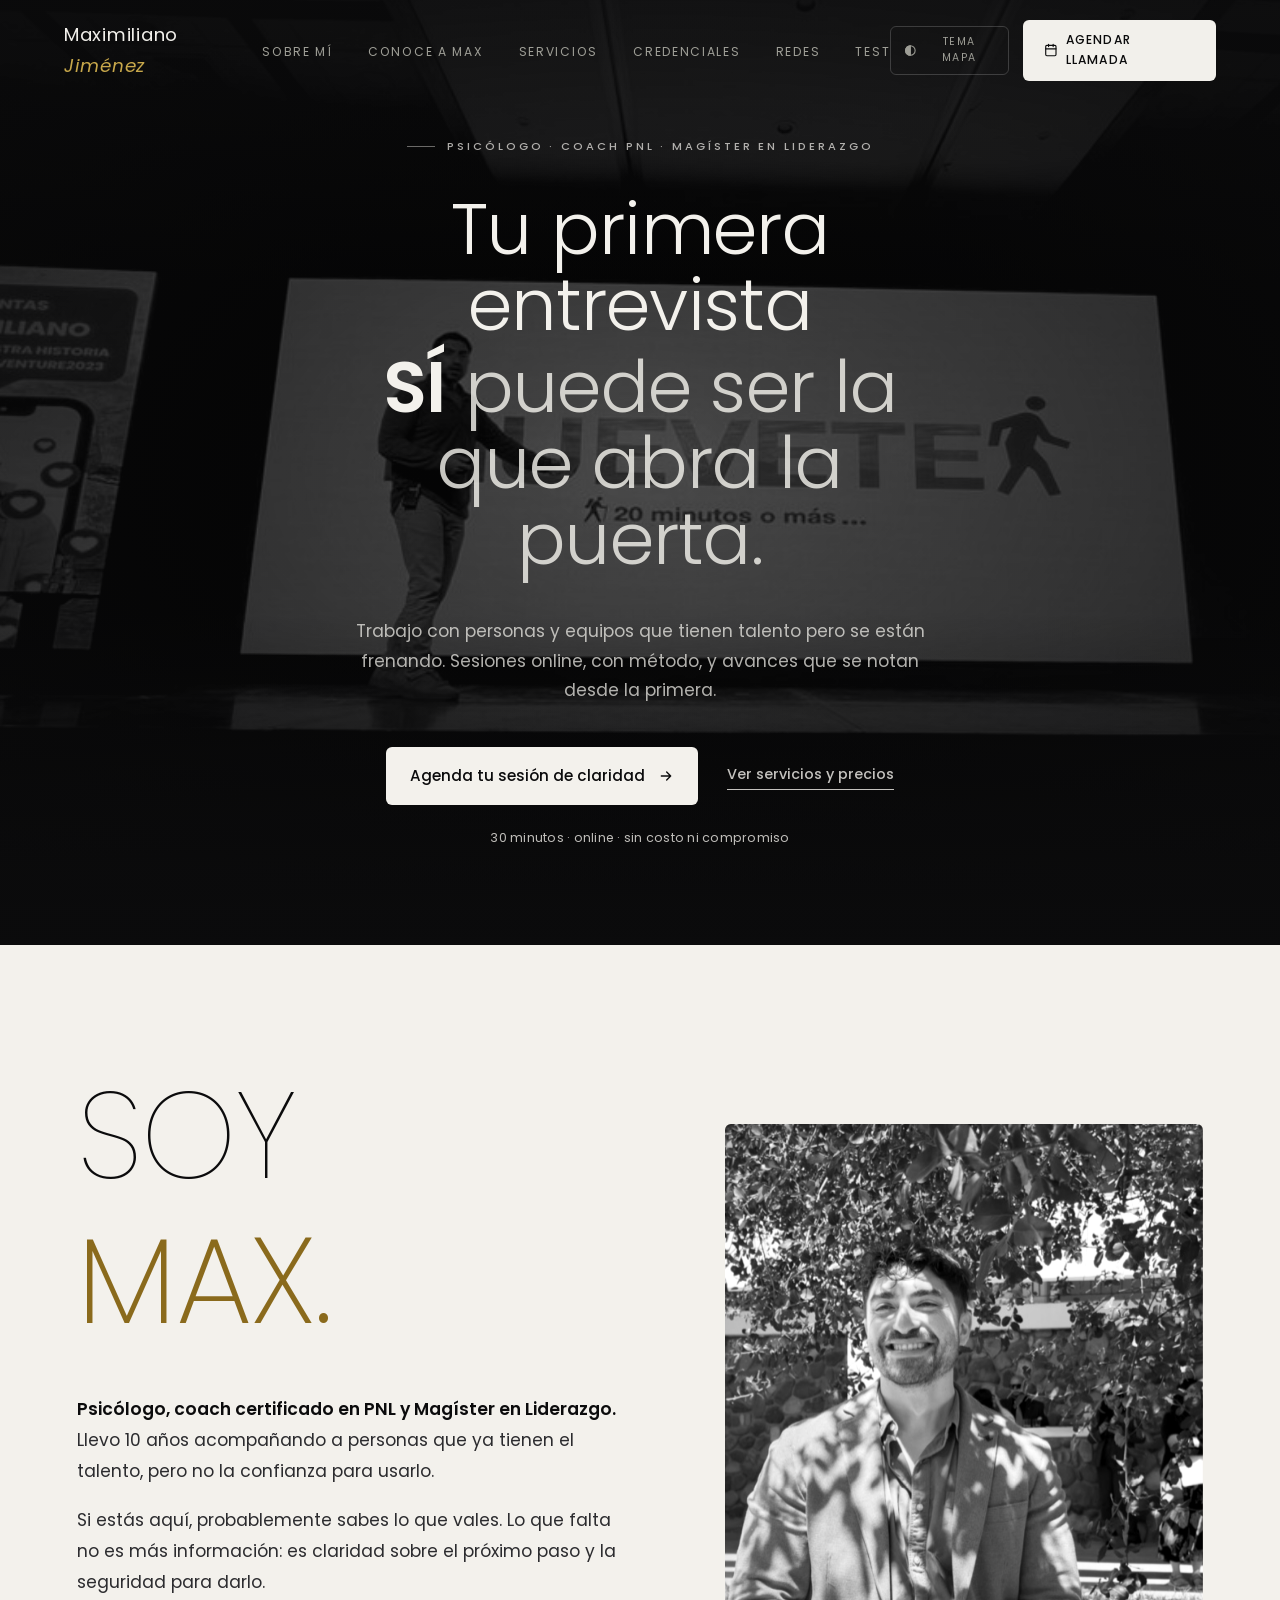
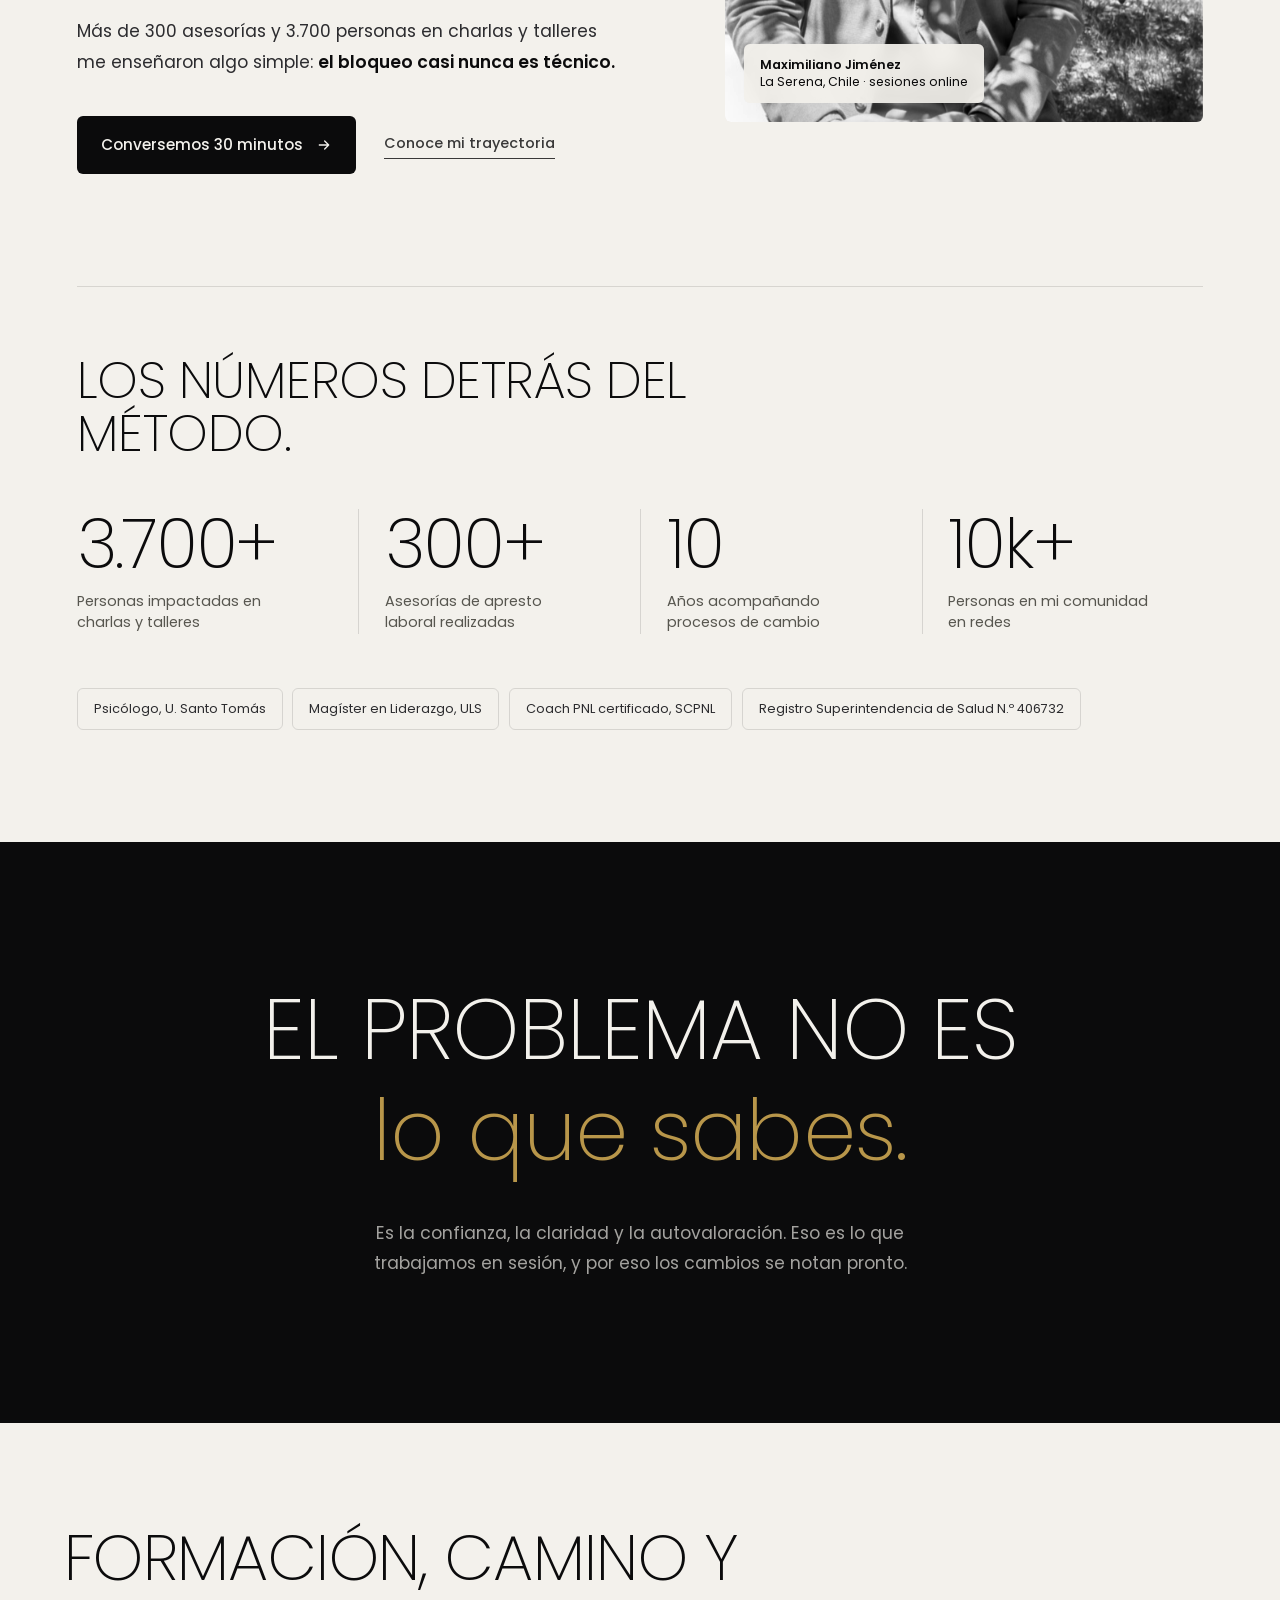
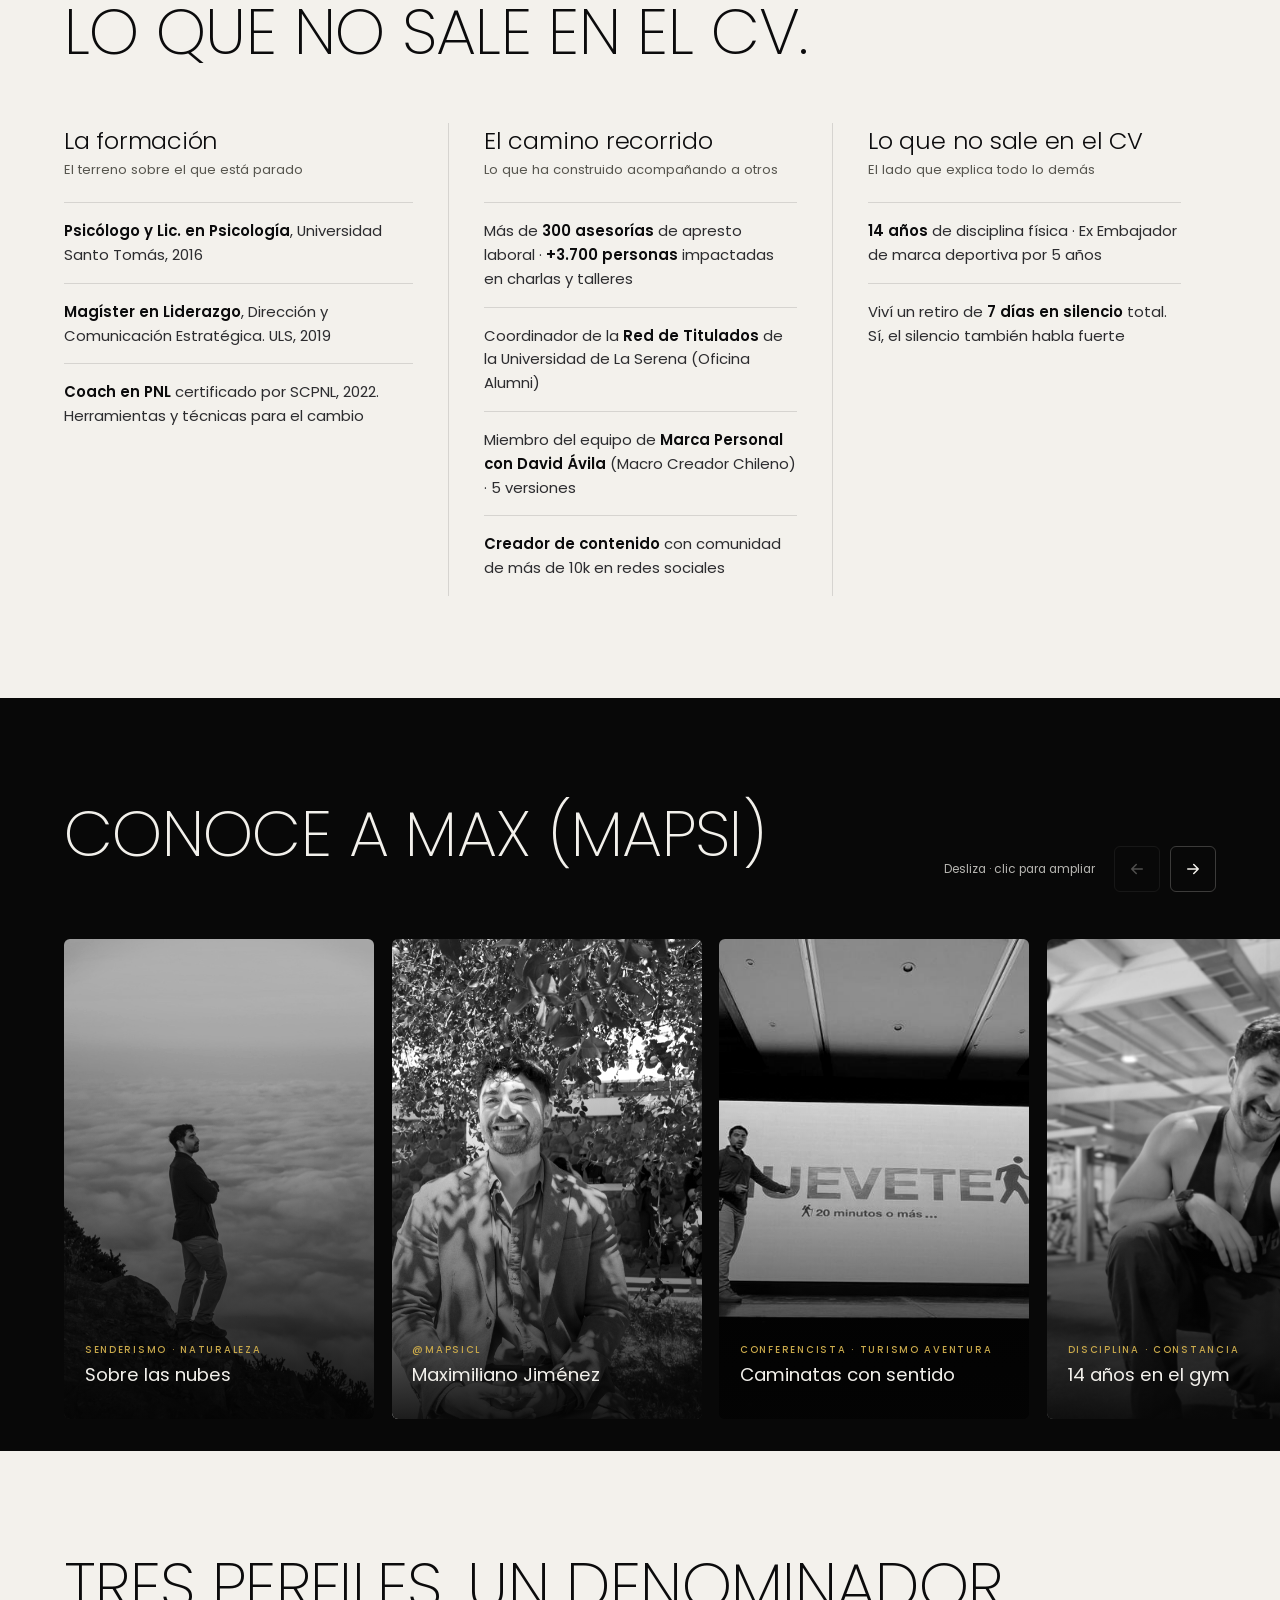
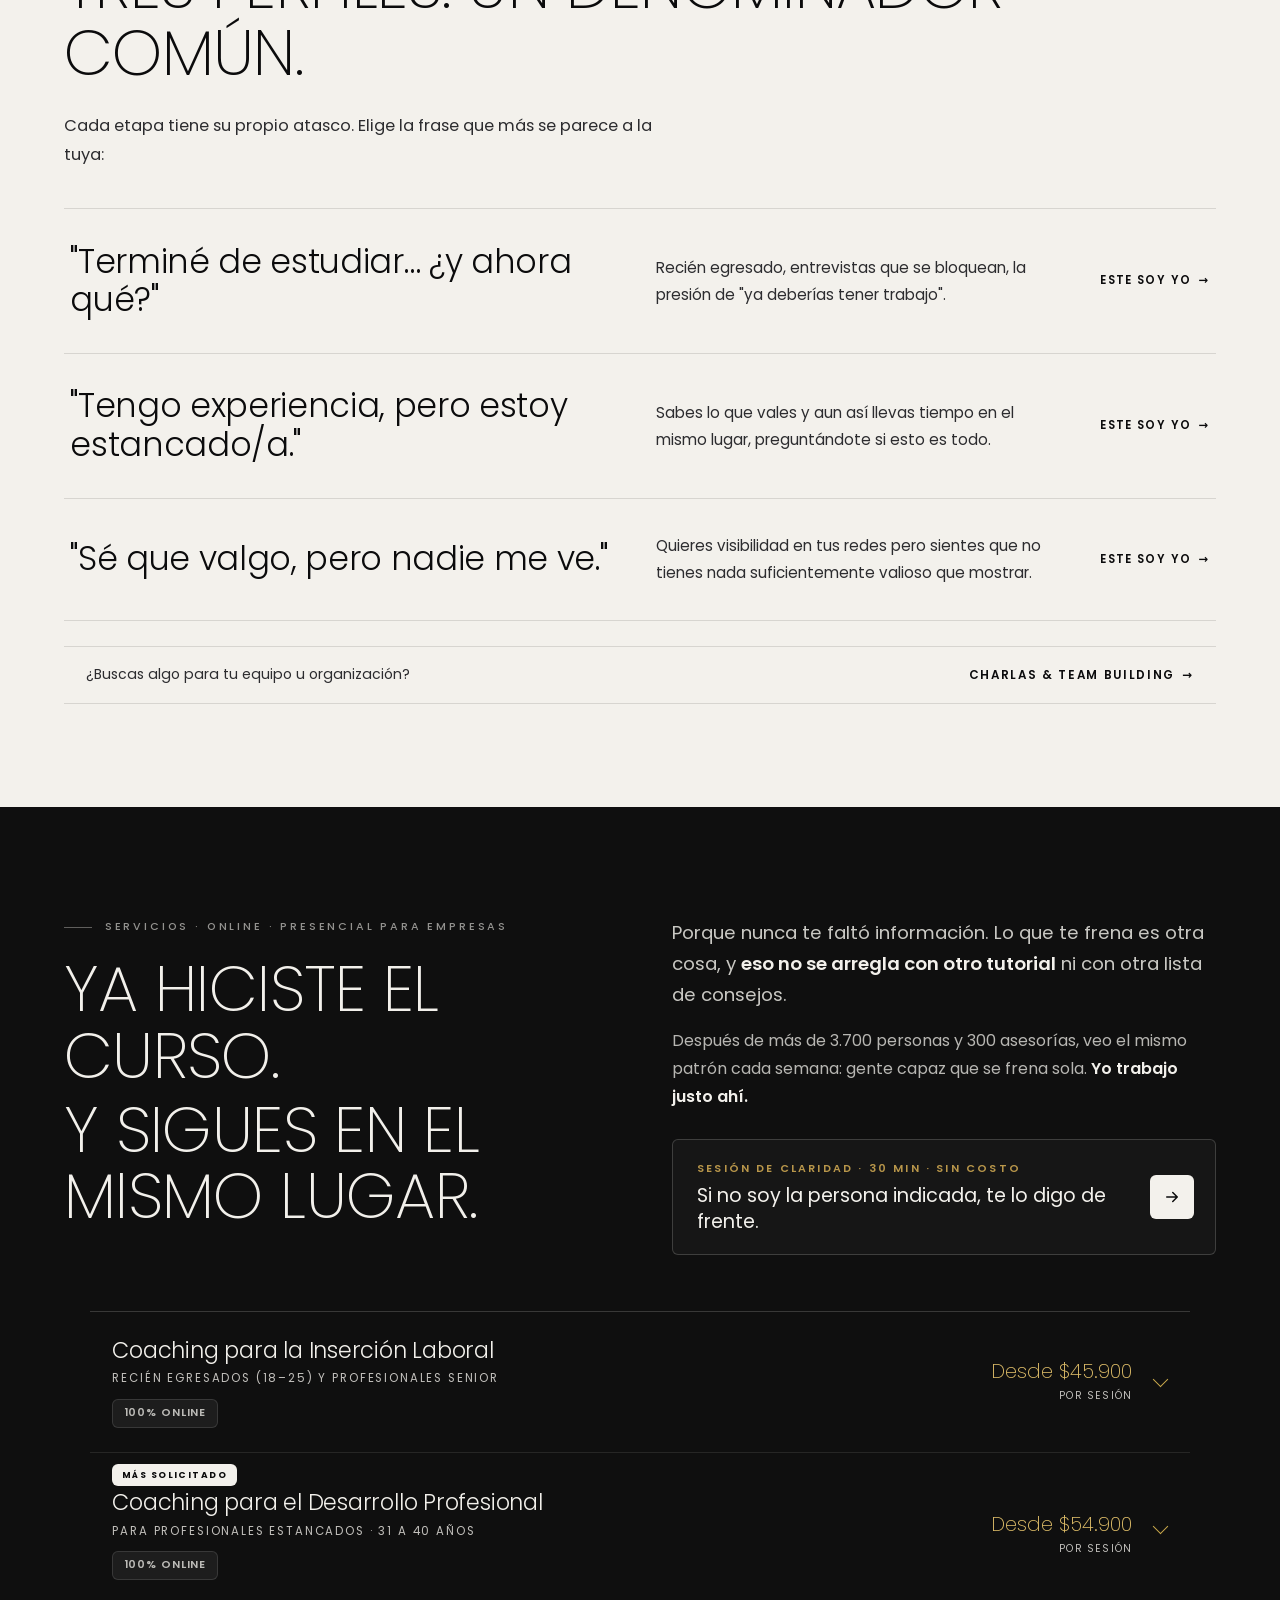
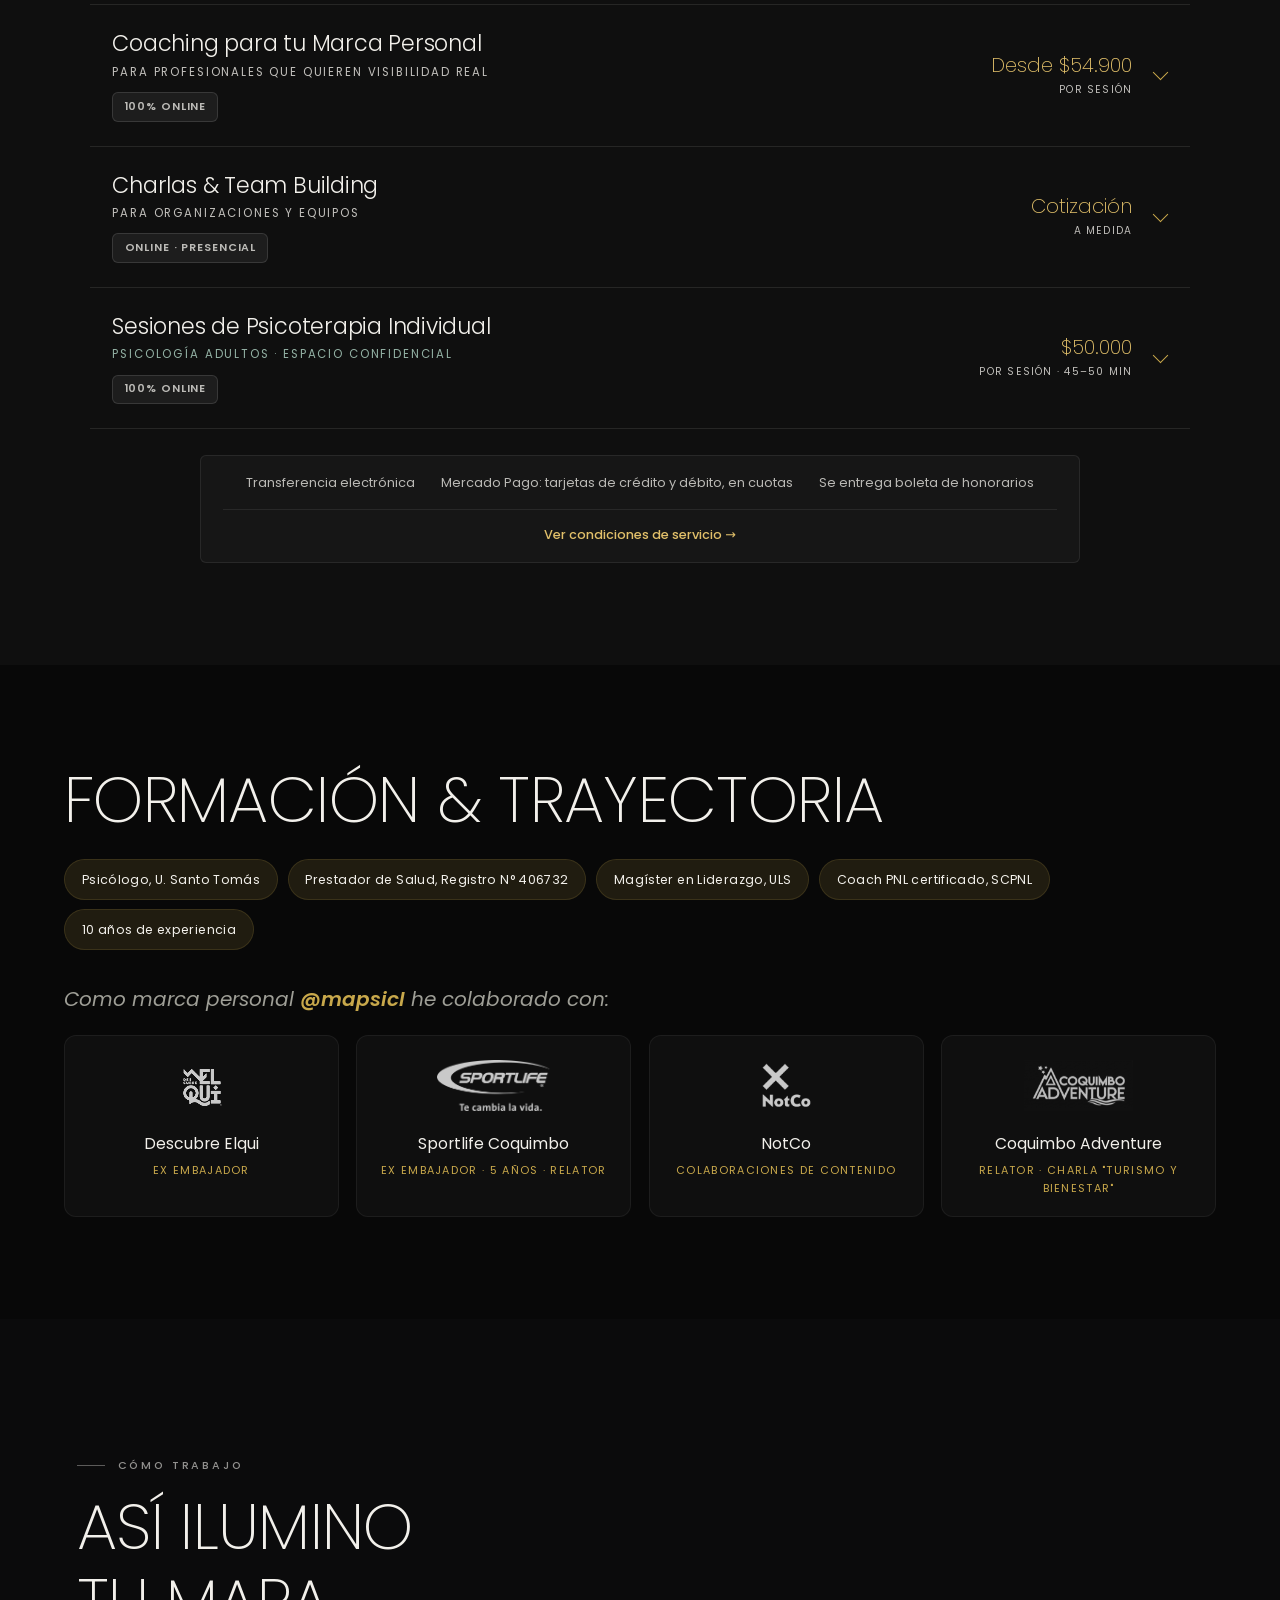
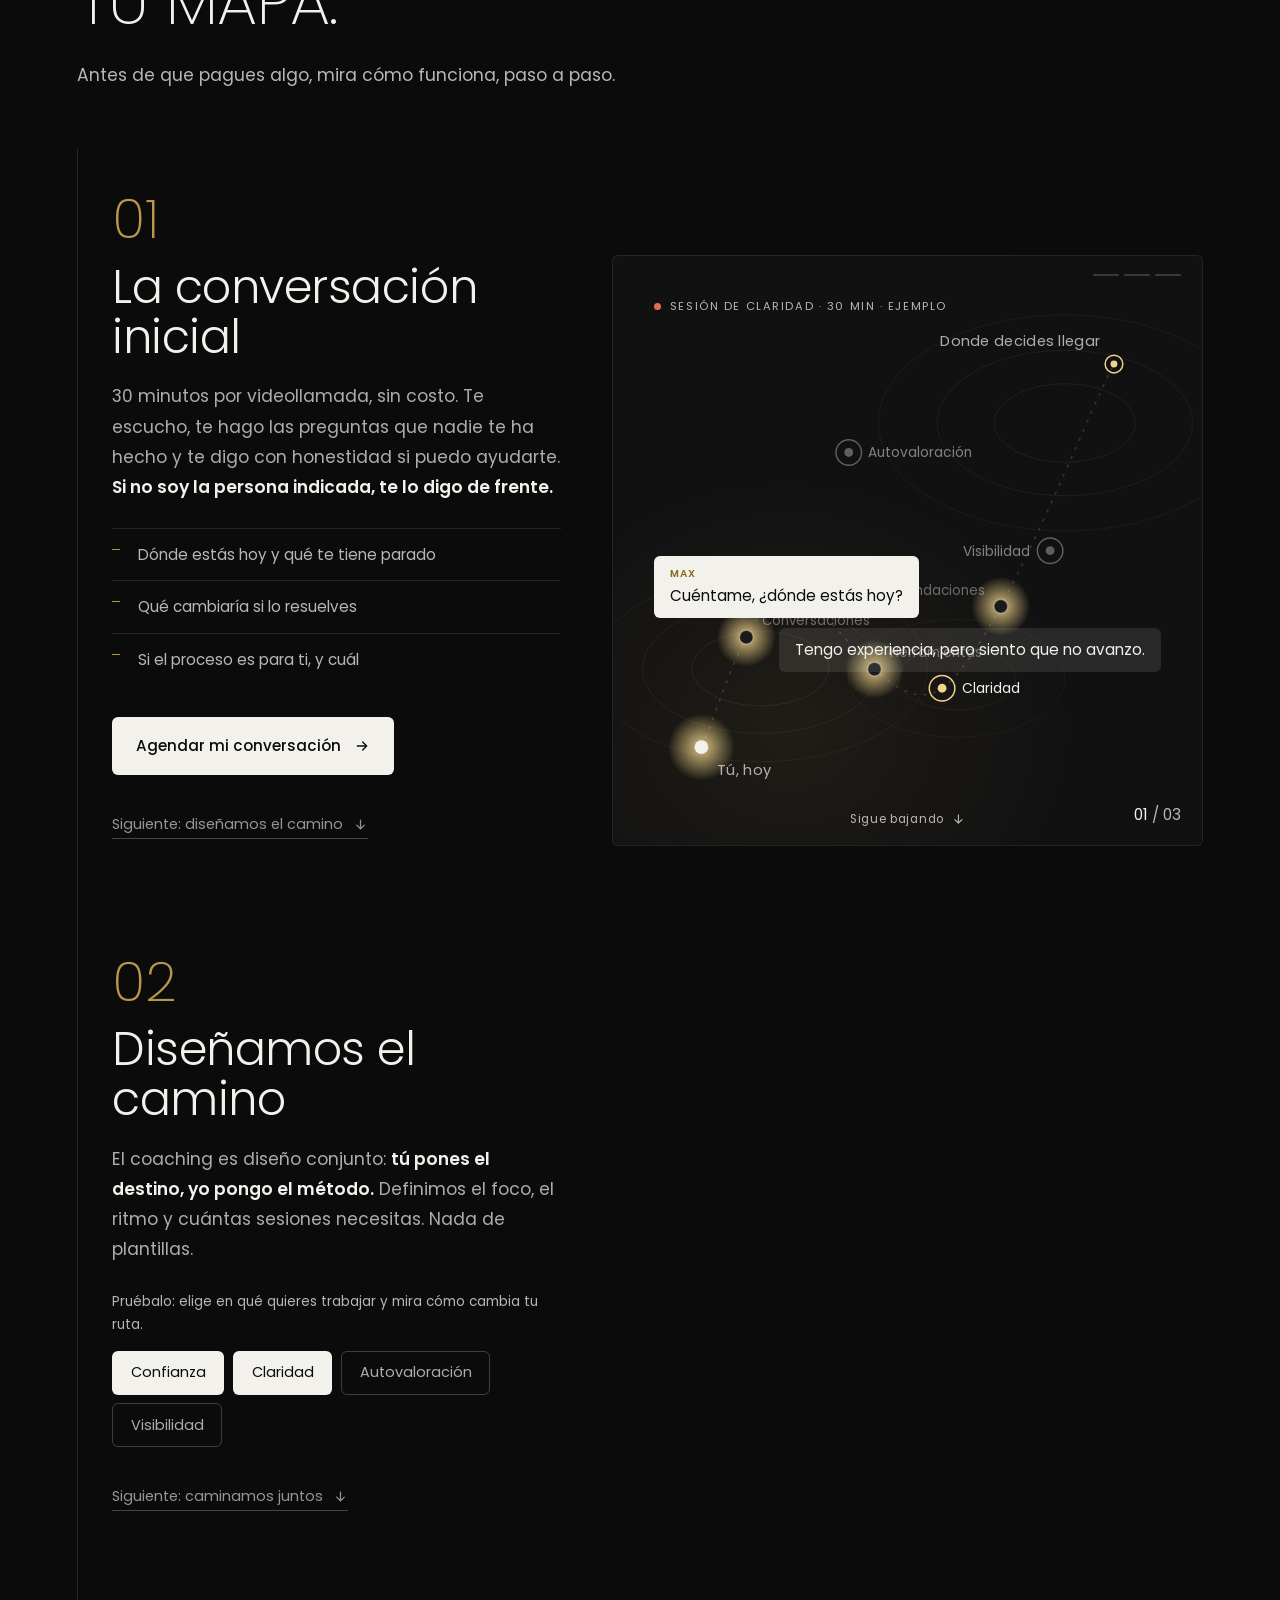
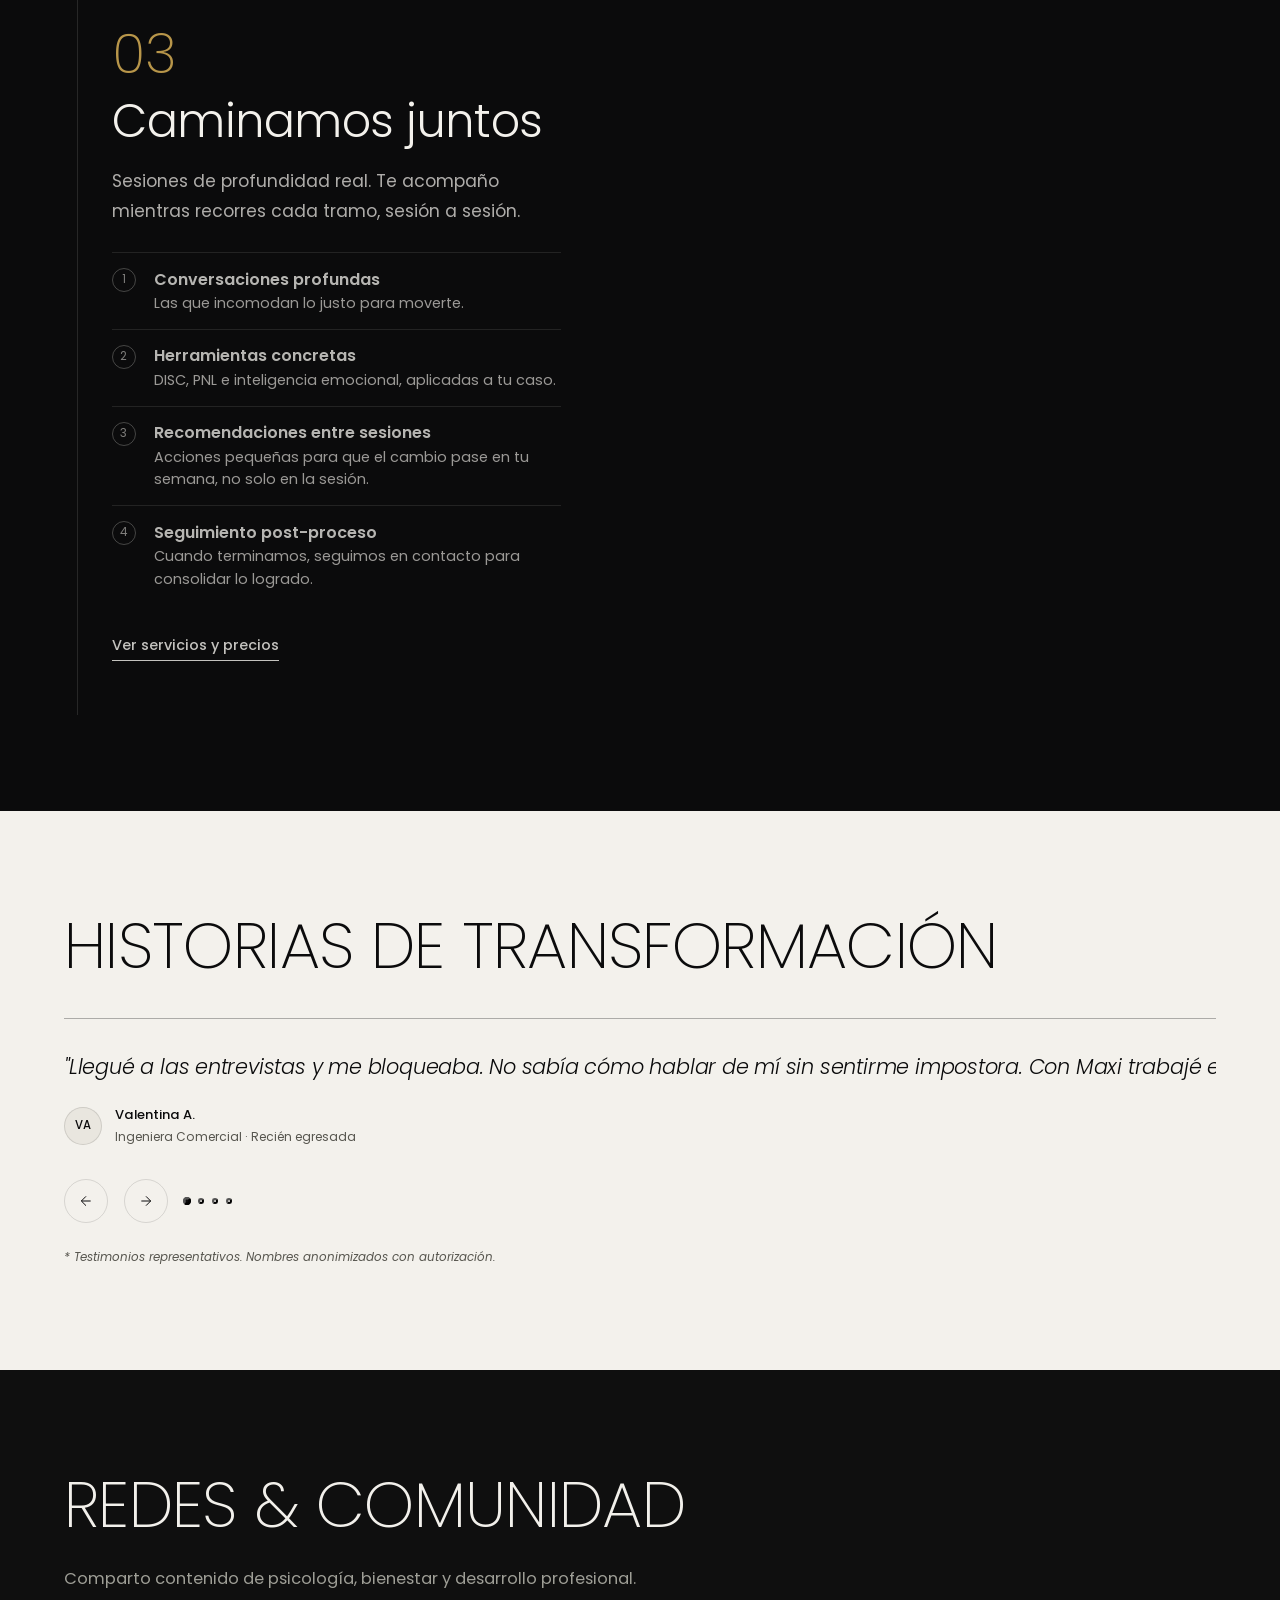
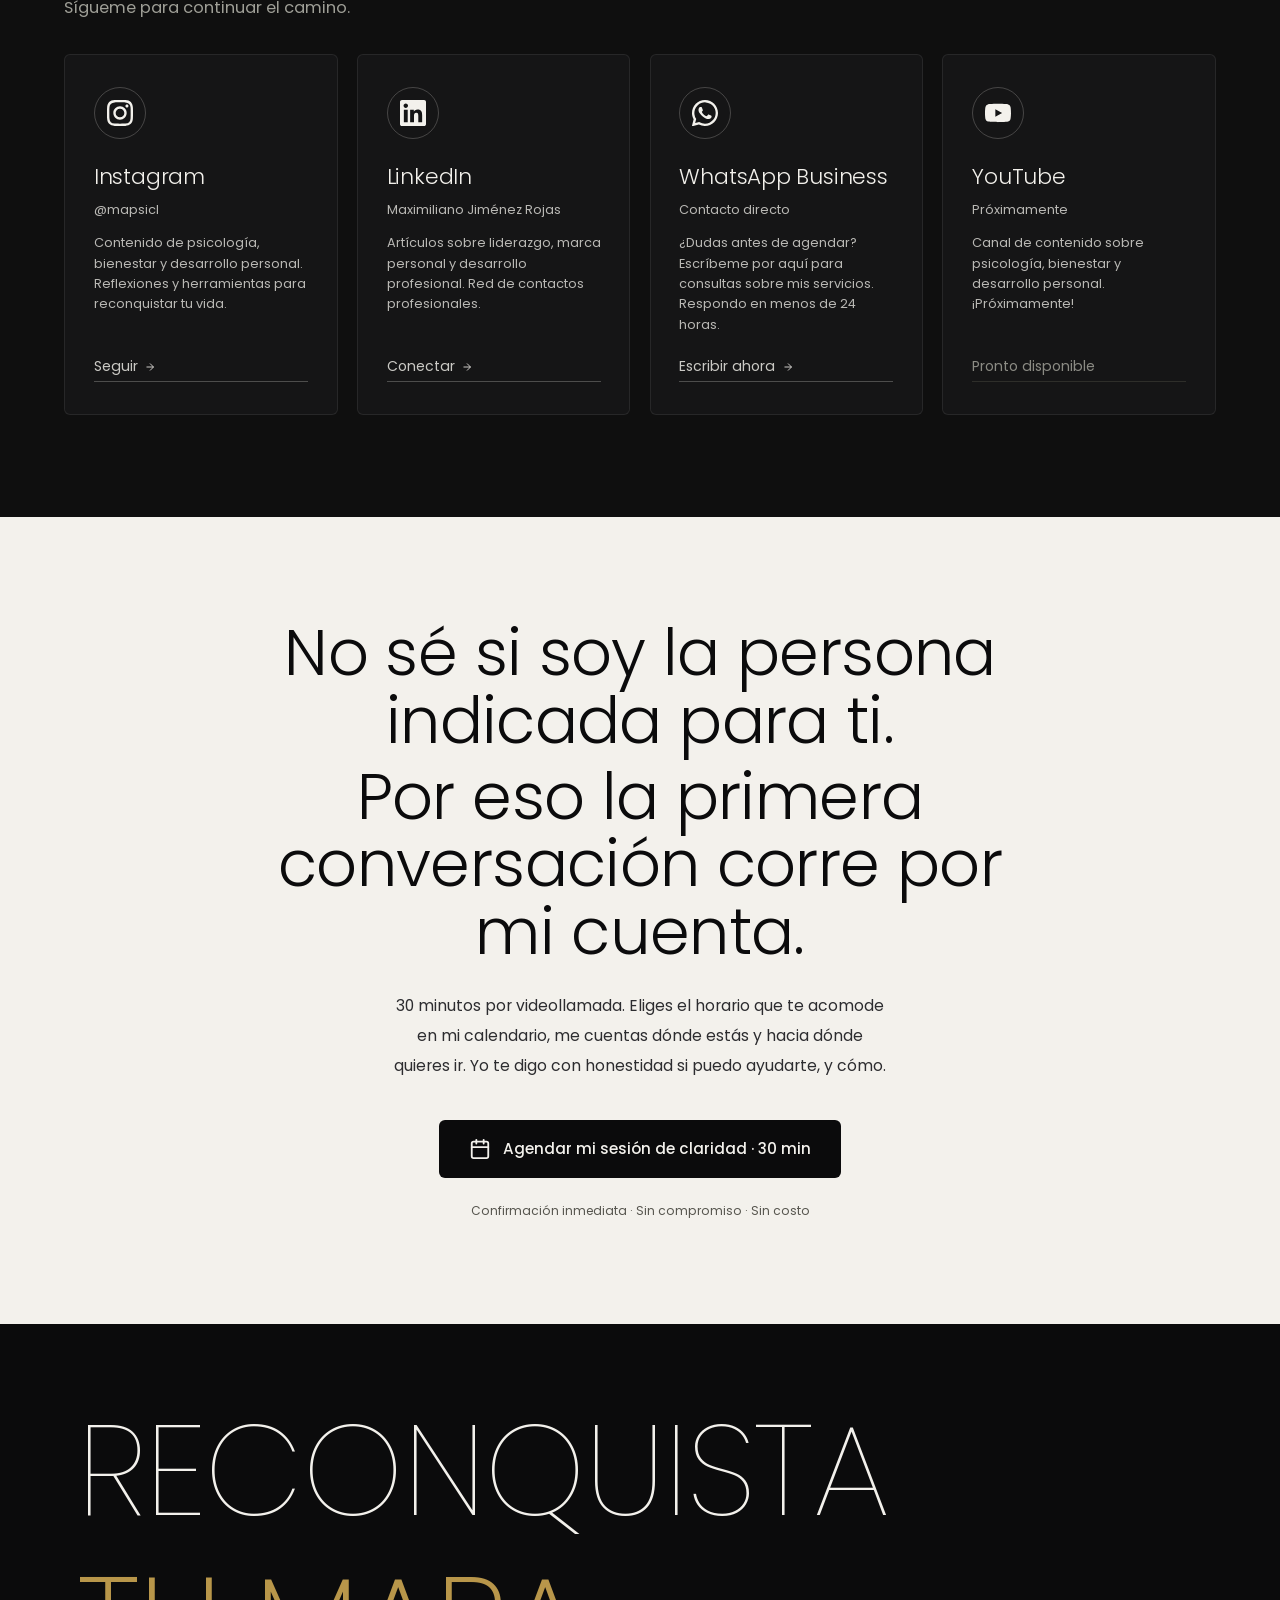
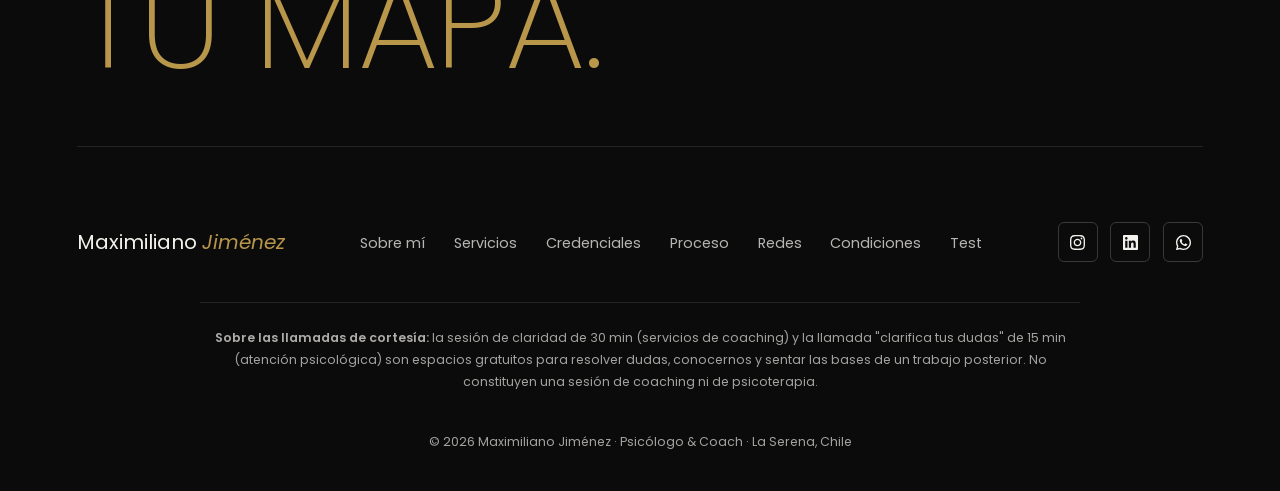
==== commit 13092b0f: "Contraste y legibilidad: todo el texto cumple WCAG en ambos temas - Texto chico en peso 400 en lugar" ====
--- a/index.html
+++ b/index.html
@@ -48,7 +48,7 @@
       --purple-glow: rgba(124,77,255,0.35);
       --white:     #f2f0eb;
       --grey1:     #9e9e96;
-      --grey2:     #5a5a54;
+      --grey2:     #8b8b84;   /* antes #5a5a54: 2,9:1 sobre negro; ahora ~5,8:1 */
       --grey3:     #2e2e2a;
       --border:    rgba(200,168,75,0.16);
       --border2:   rgba(255,255,255,0.06);
@@ -423,12 +423,12 @@
     .hero-actions { display: flex; gap: 1rem; flex-wrap: wrap; align-items: center; }
     .btn-wa {
       display: inline-flex; align-items: center; gap: .7rem;
-      background: #3a9e5f; color: #fff;
+      background: #2c7a48; color: #fff;   /* verde más profundo: texto blanco 5,3:1 */
       font-size: .82rem; font-weight: 500; letter-spacing: .08em; text-transform: uppercase;
       padding: .95rem 1.8rem; border-radius: 3px;
       transition: background .3s, transform .2s, box-shadow .3s;
     }
-    .btn-wa:hover { background: #2f8a50; transform: translateY(-2px); box-shadow: 0 10px 36px rgba(58,158,95,.28); }
+    .btn-wa:hover { background: #23653b; transform: translateY(-2px); box-shadow: 0 10px 36px rgba(58,158,95,.28); }
     .btn-outline {
       display: inline-flex; align-items: center; gap: .5rem;
       color: var(--grey1); font-size: .82rem; letter-spacing: .08em; text-transform: uppercase;
@@ -2296,7 +2296,7 @@
       --p-bone2:  #e9e6df;
       --p-ink:    #0b0b0c;
       --p-ink2:   #2c2c2f;
-      --p-muted:  #6b6a66;
+      --p-muted:  #57564f;   /* antes #6b6a66: 4,8:1 sobre hueso; ahora ~7:1 */
       --p-accent: #b8964a;
       --p-line:   rgba(11,11,12,.12);
     }
@@ -3175,6 +3175,33 @@
     html[data-theme="pro"] .ph-item b, html[data-theme="pro"] strong { font-weight: 600; }
     html[data-theme="pro"] :is(.pa-n, .pp-num, .shp-n, .pt-price, .sc-price) { font-weight: 200; }
     html[data-theme="pro"] .p-btn, html[data-theme="pro"] .btn-wa { font-weight: 500; }
+    /* =============================================
+       PRO · LEGIBILIDAD (auditoría WCAG): ningún texto bajo 4,5:1, y el texto chico ya no va en peso fino
+    ============================================= */
+    /* Poppins 300 en tamaños chicos se "deshace" en pantallas de bajo contraste: el cuerpo pasa a 400 */
+    html[data-theme="pro"] body { font-weight: 400; }
+    /* Tema Mapa: mismo criterio (Instrument Sans 300 en 11–14 px se perdía) */
+    html[data-theme="mapa"] body { font-weight: 400; }
+    /* Tarjeta "Próximamente" (YouTube): se nota que está pendiente, pero se puede leer */
+    .red-card.red-yt { opacity: .92 !important; }
+    /* Dorado sobre fondo claro: el tono claro daba 2,5:1; el oscuro da ~4,6:1 */
+    html[data-theme="pro"] .ps-title em { color: #8a6a1c; }
+    /* Grises sobre negro: mínimo 70 % de opacidad para texto chico */
+    html[data-theme="pro"] :is(.ph-note, .cm-hint, .pp-chat-top, .pp-chapter, .pp-hint, .pp-legend,
+      .sp-proof, .pp-intro, .sc-foot, .pp-try) { color: rgba(243,241,236,.74); }
+    html[data-theme="pro"] .ph-note { color: rgba(243,241,236,.78); }
+    html[data-theme="pro"] :is(.svc-sub, .shp-l, .pt-detail, .svc-terms span, .svc-qualify-cta, .svc-outcome) {
+      color: rgba(243,241,236,.78);
+    }
+    html[data-theme="pro"] .svc-sub { color: rgba(226,192,106,.92); }
+    html[data-theme="pro"] .pp-stops li { color: rgba(243,241,236,.62); }
+    html[data-theme="pro"] .pp-stops li b { color: rgba(243,241,236,.74); }
+    html[data-theme="pro"] :is(.red-desc, .red-handle) { color: rgba(243,241,236,.74); }
+    html[data-theme="pro"] .red-link { color: rgba(243,241,236,.82); }
+    /* Footer: los textos legales y enlaces también se tienen que poder leer */
+    html[data-theme="pro"] .f-links a { color: rgba(243,241,236,.74); }
+    html[data-theme="pro"] .f-disclaimer, html[data-theme="pro"] .f-copy { color: rgba(243,241,236,.66); font-size: .78rem; }
+
     /* Tildes de mayúsculas (Á É Í Ó Ú): la máscara de las líneas recortaba su parte superior.
        Se amplía la caja hacia arriba y se compensa con margen negativo: el texto no se mueve. */
     html[data-theme="pro"] .pr-lines .ln,
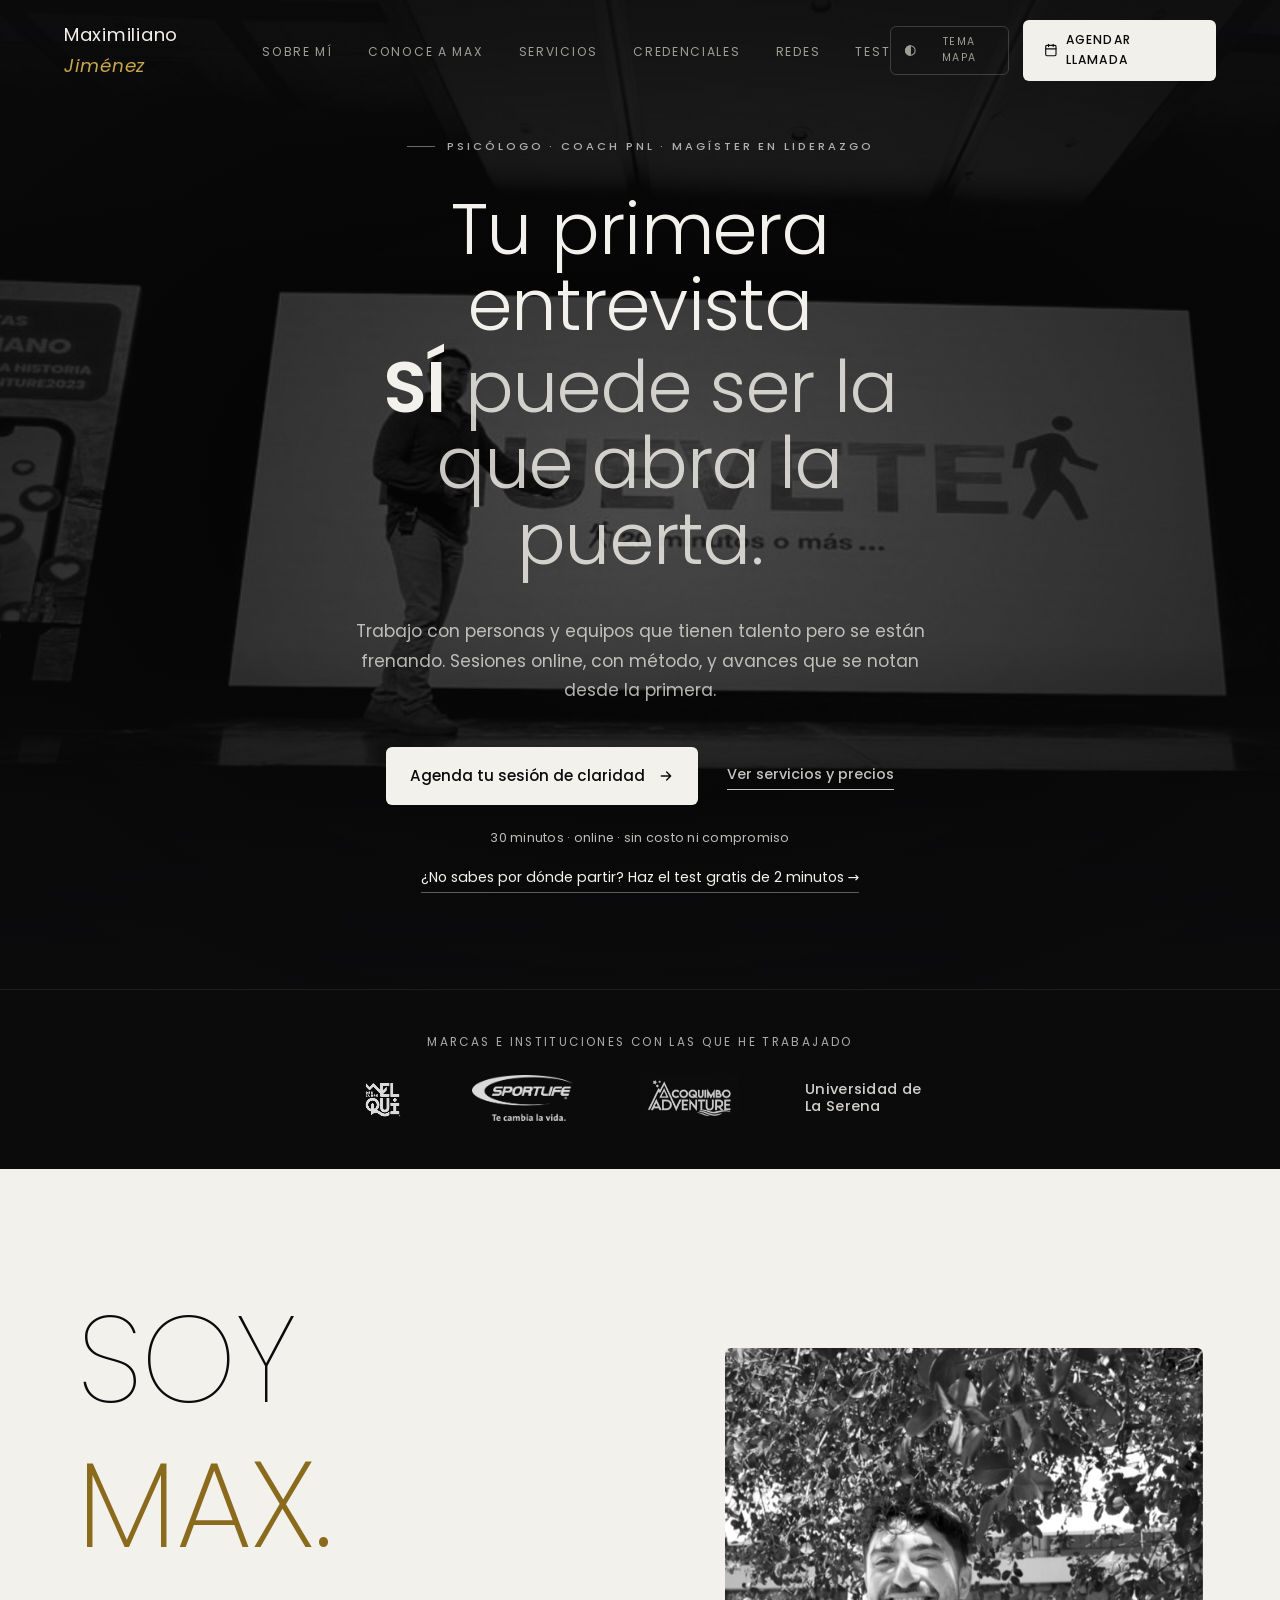
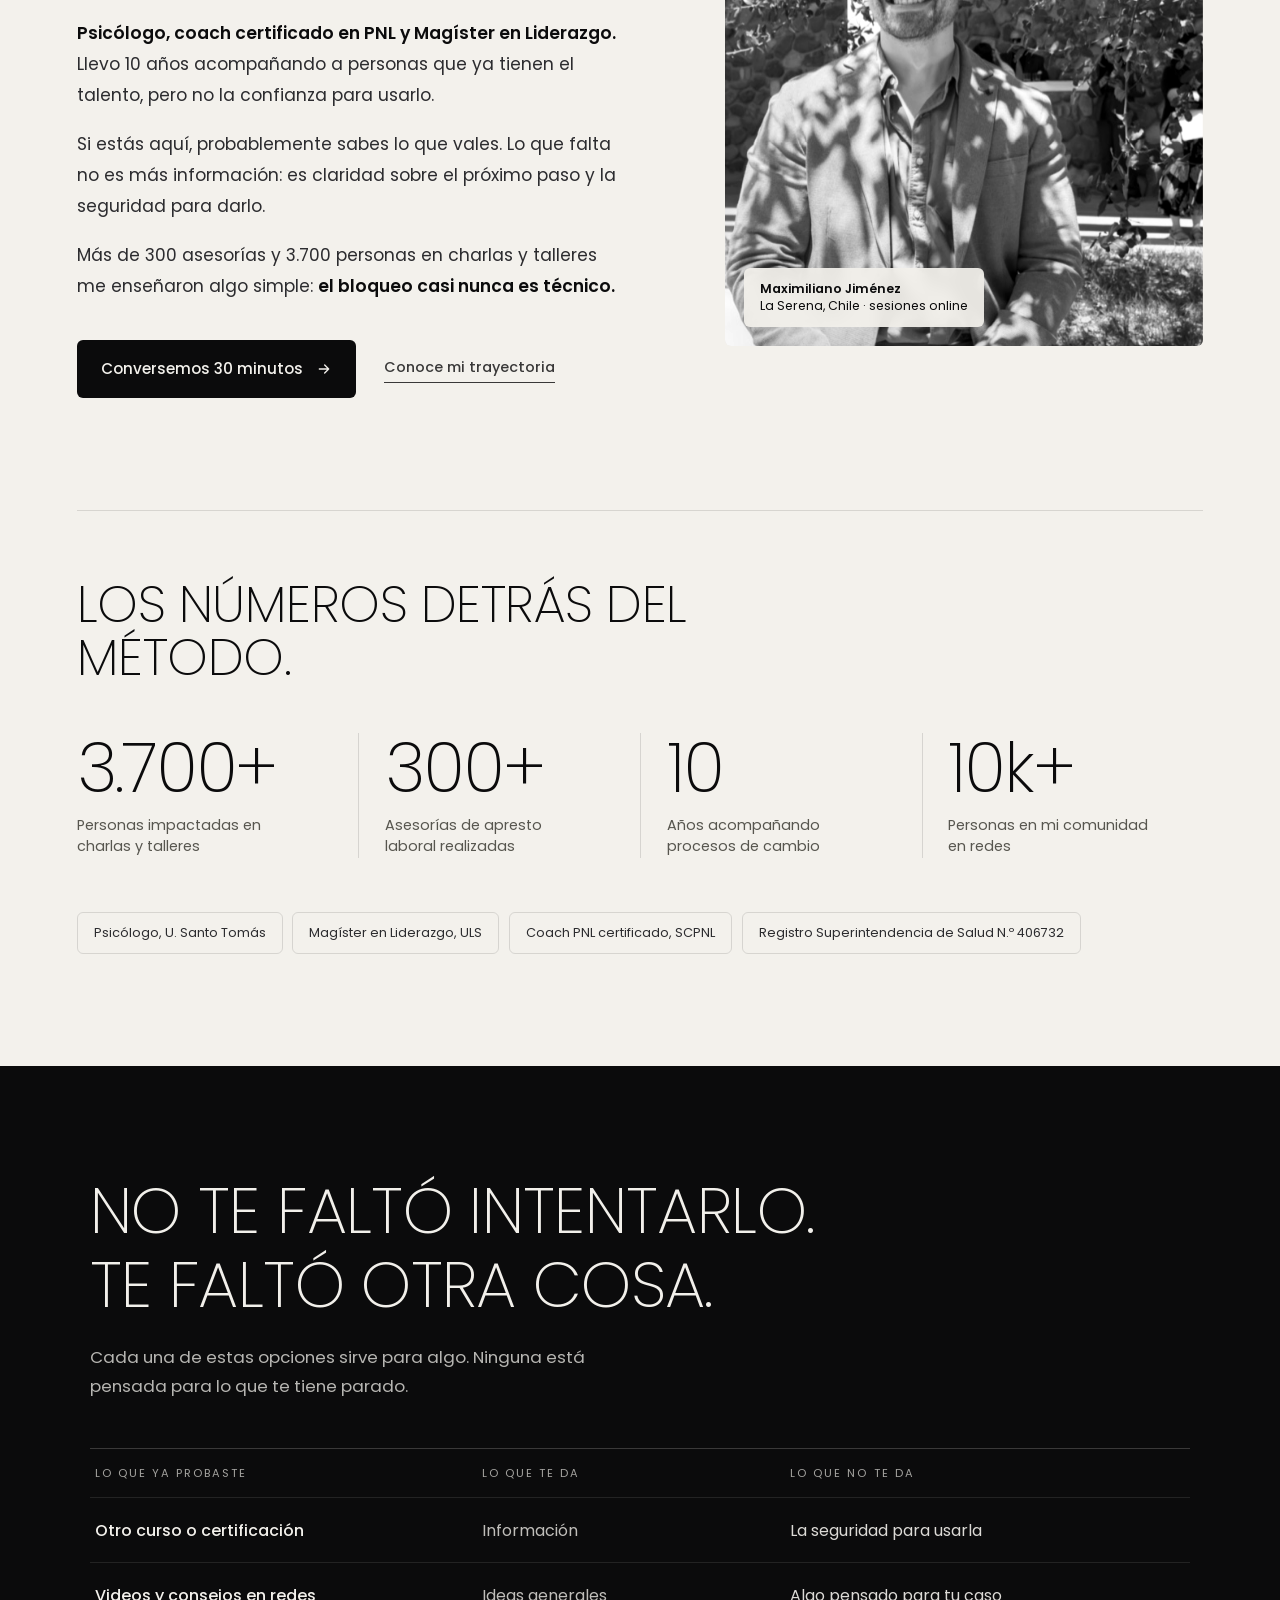
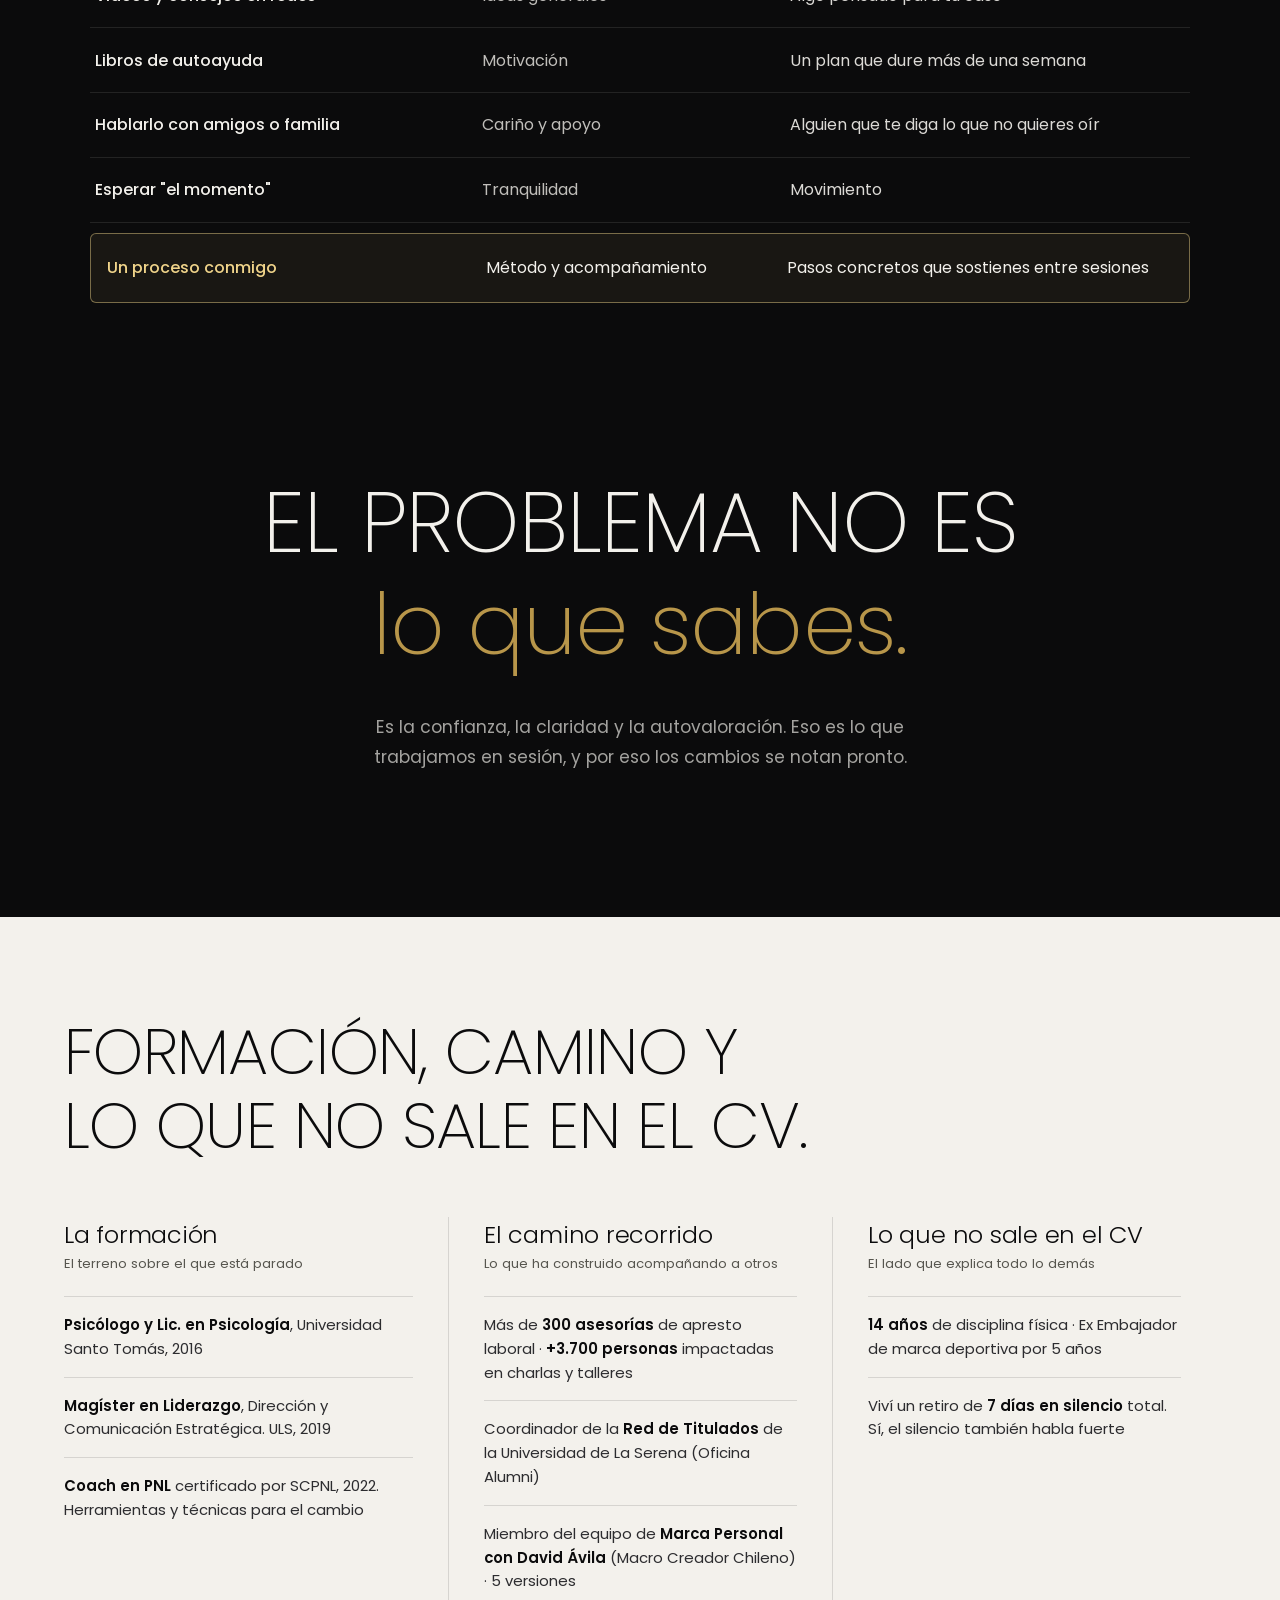
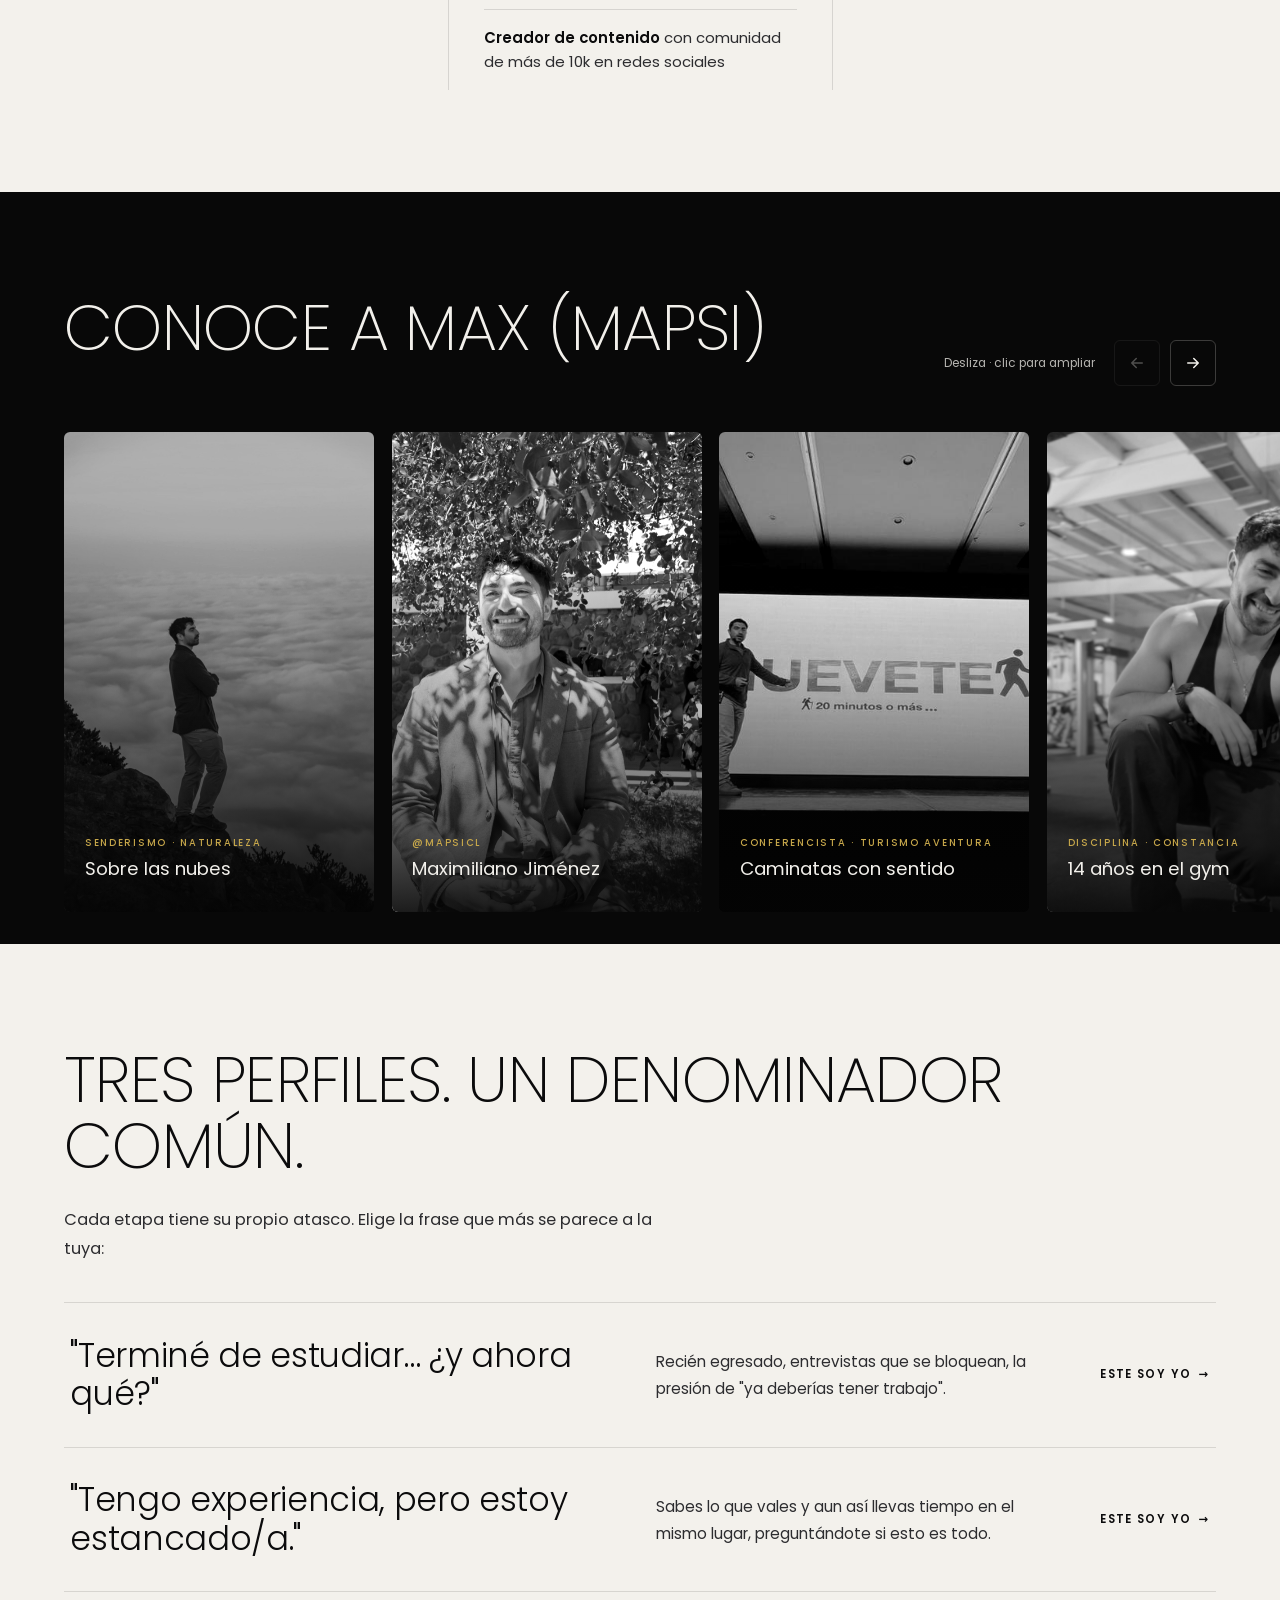
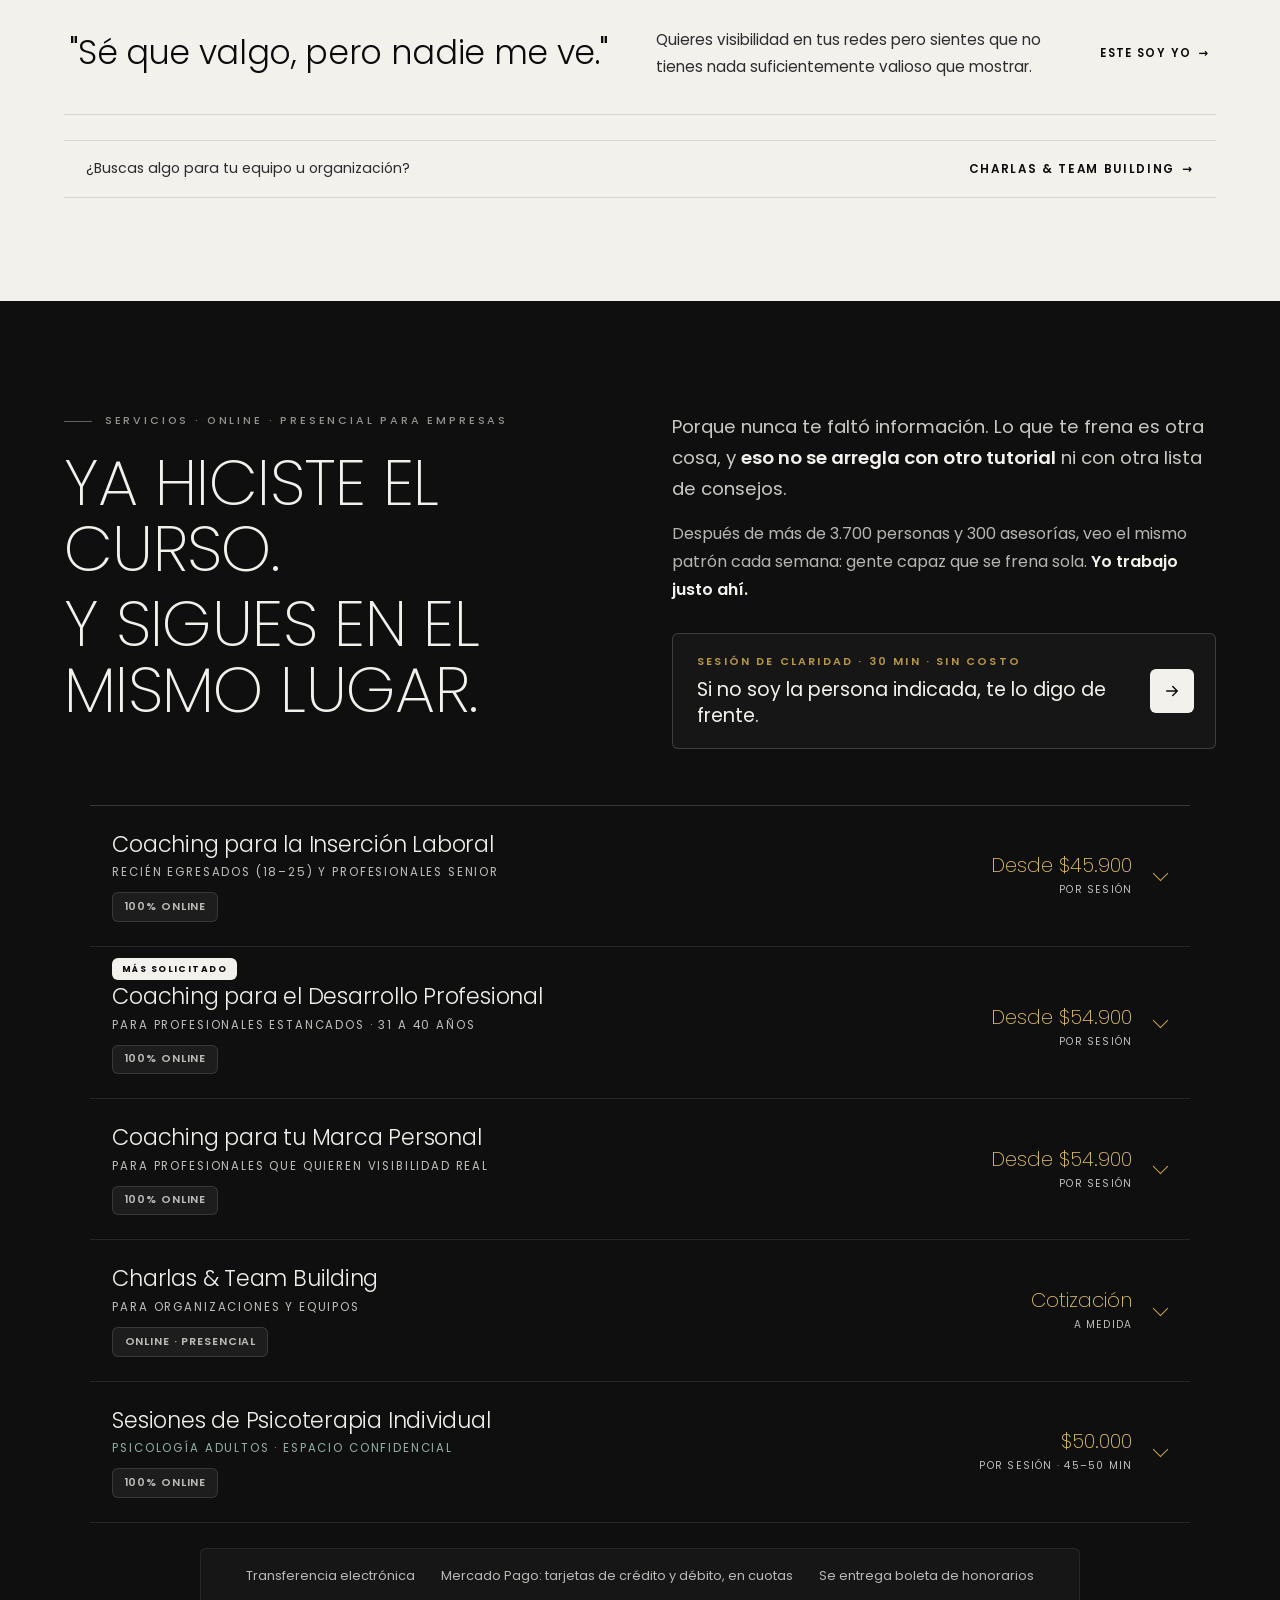
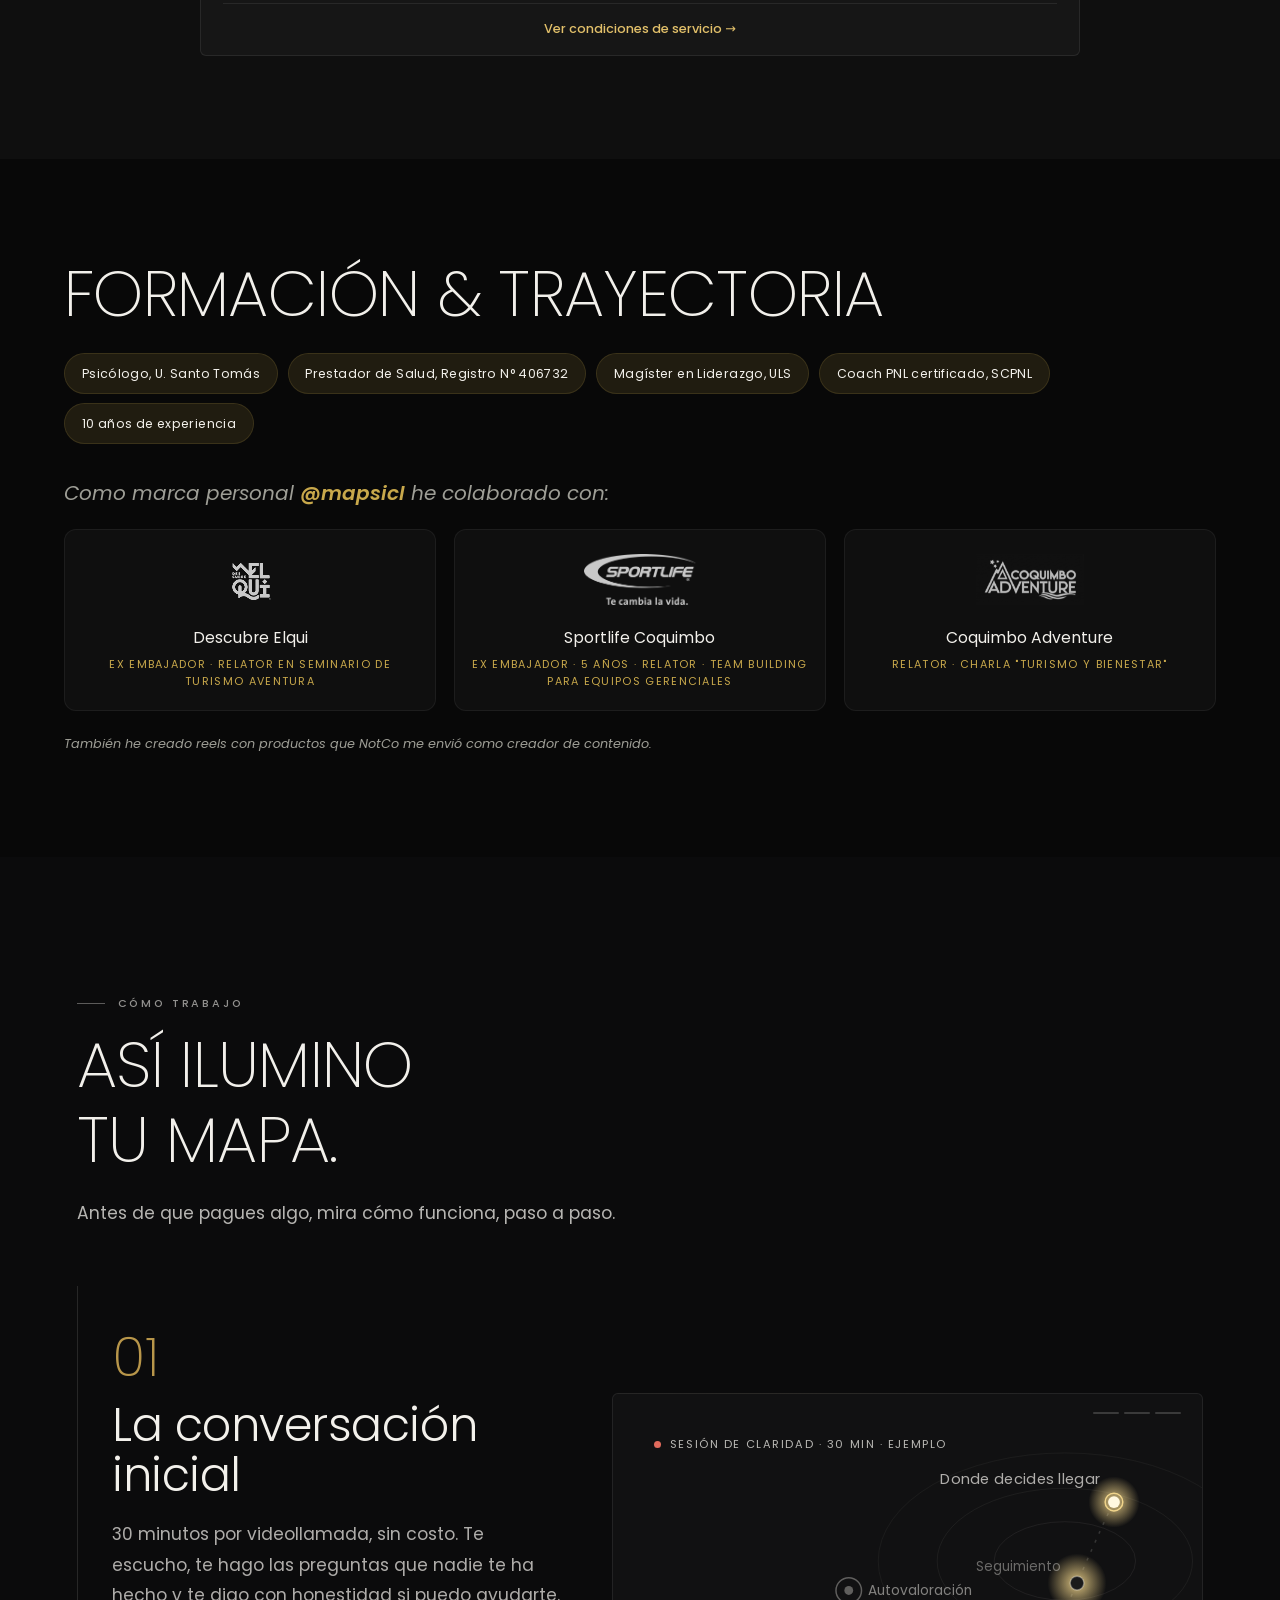
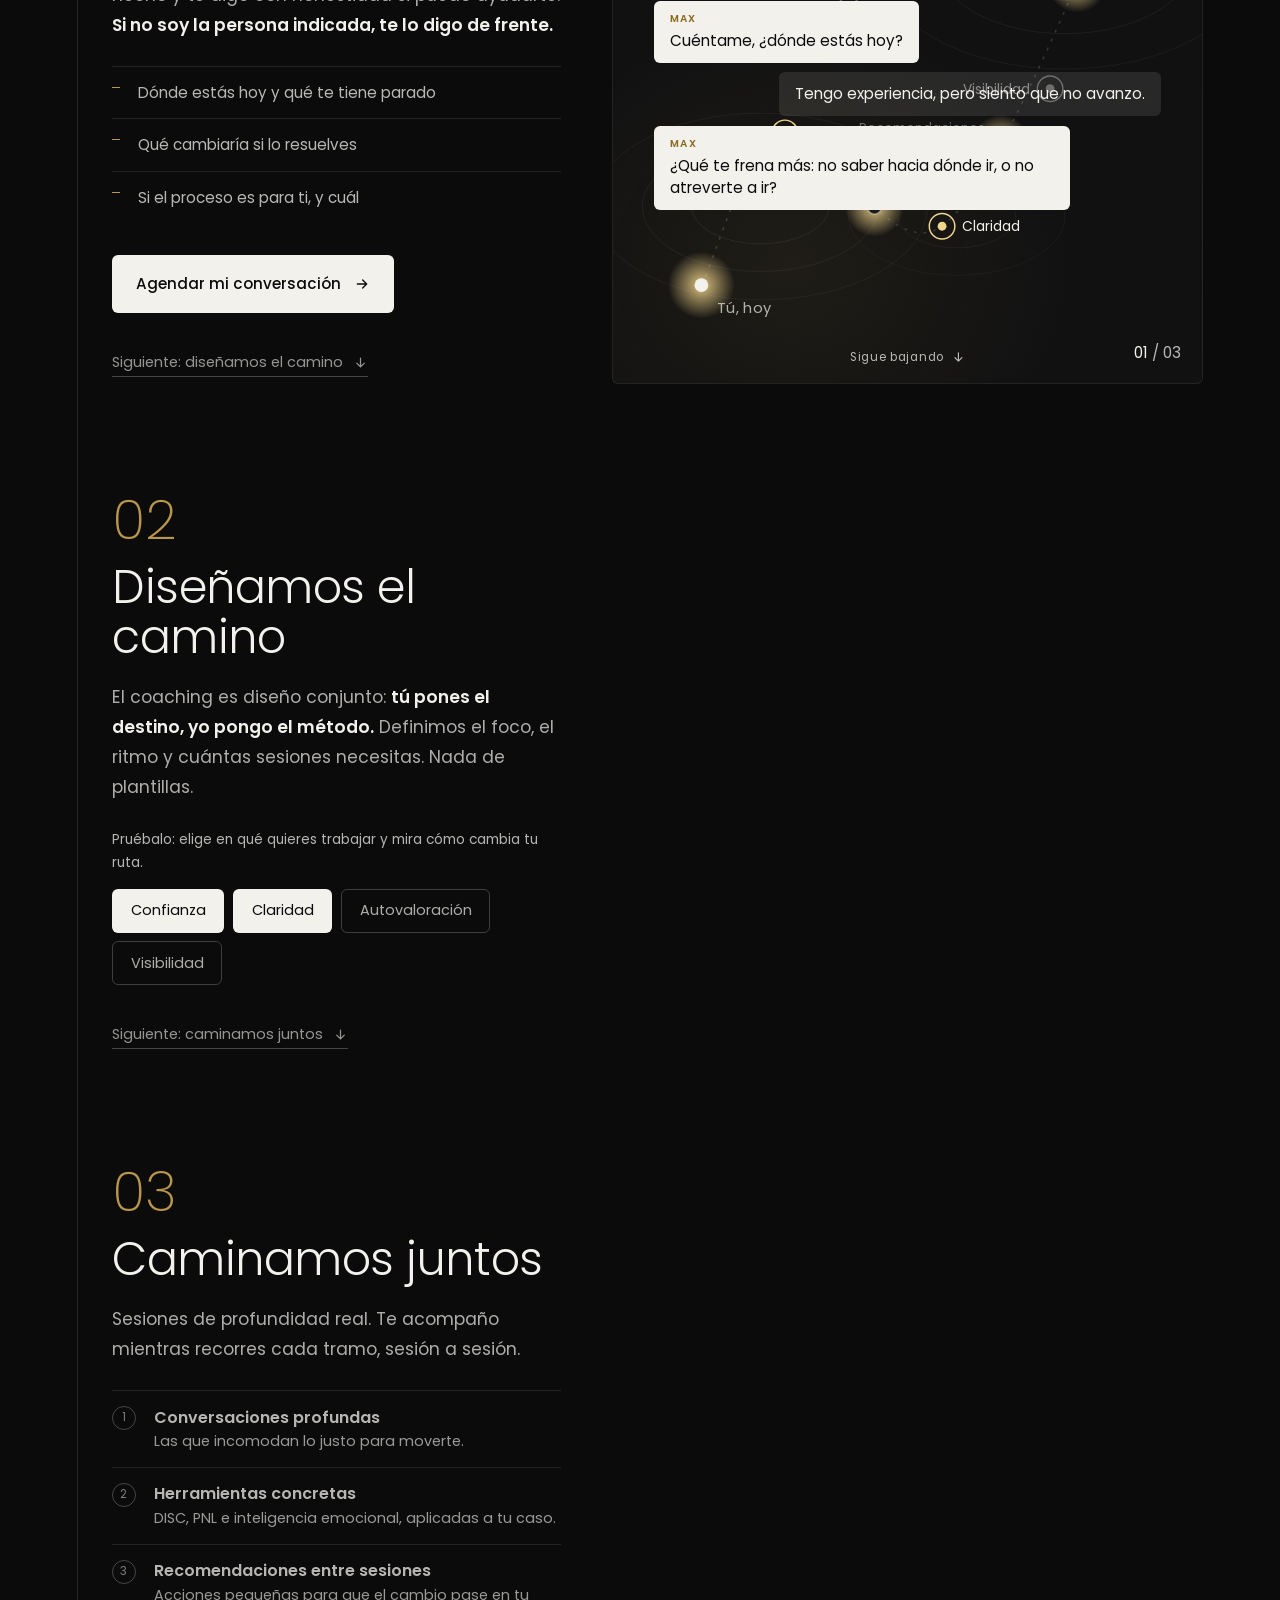
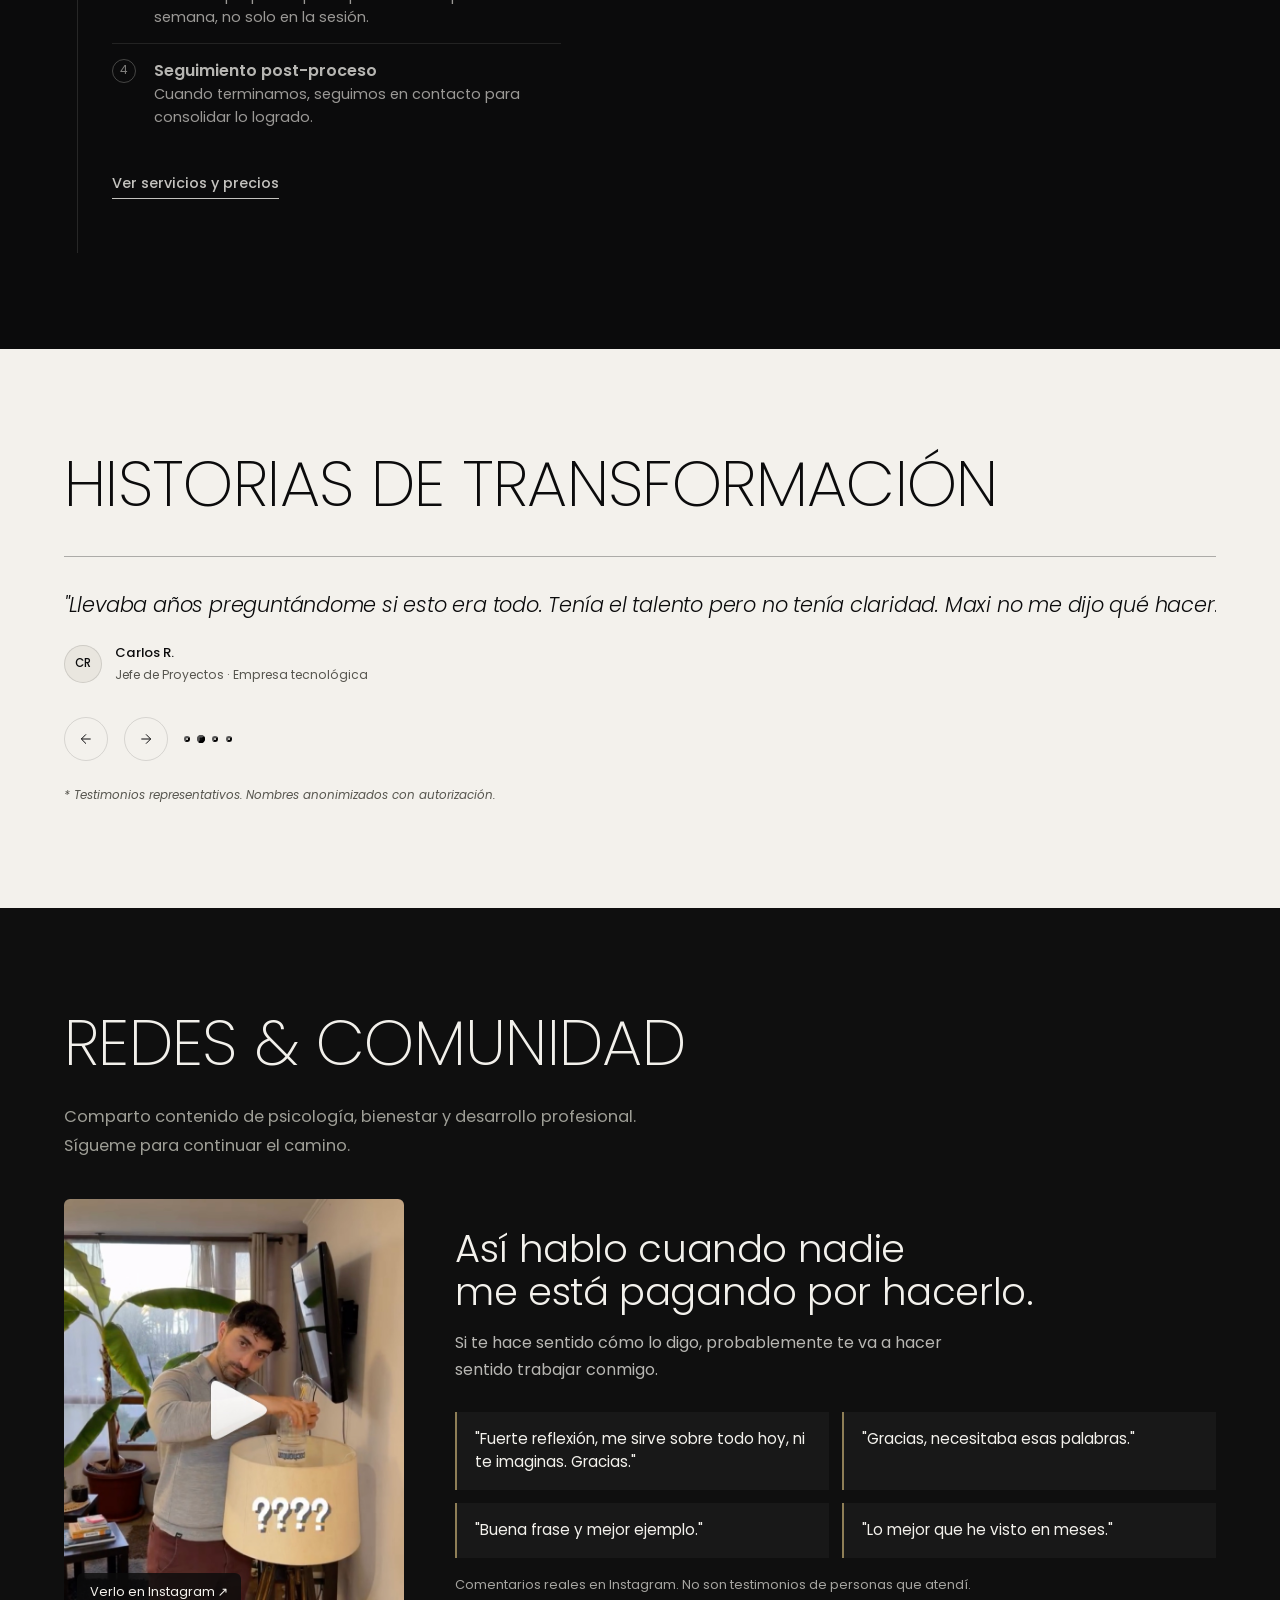
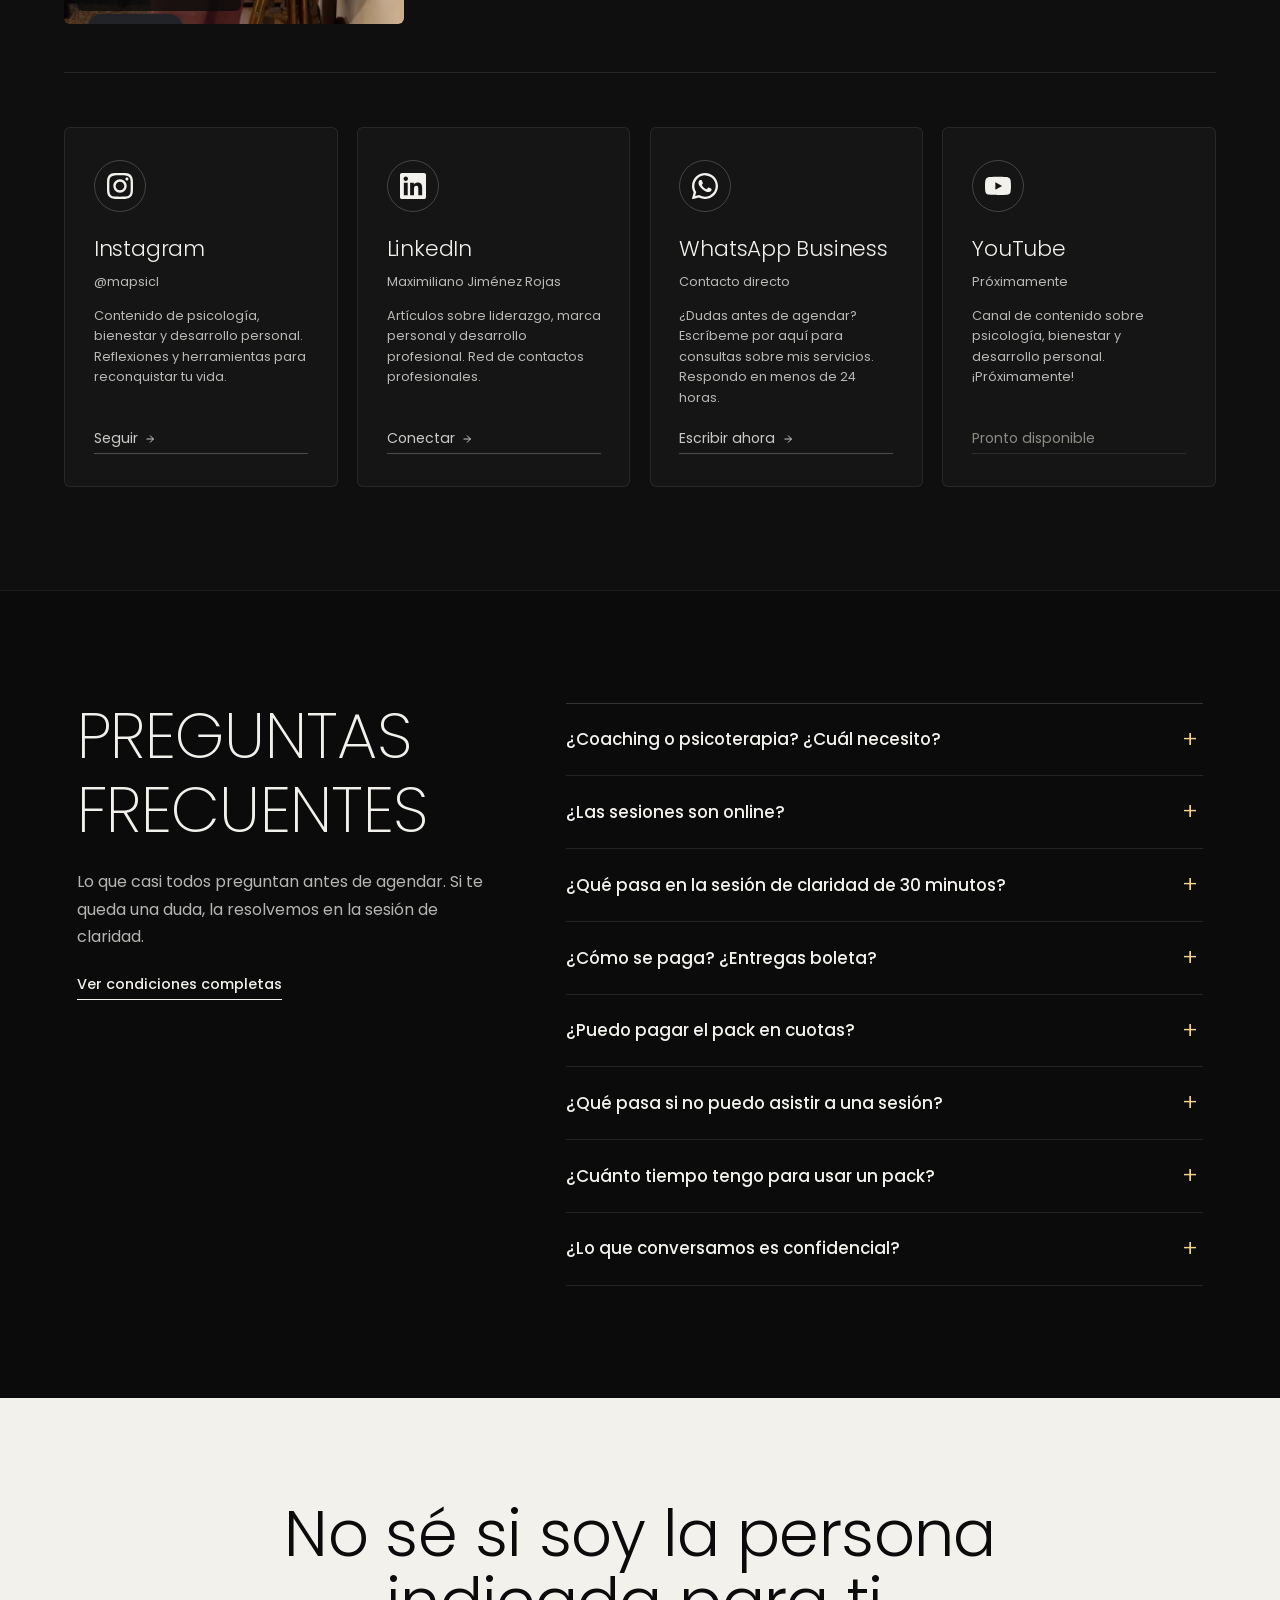
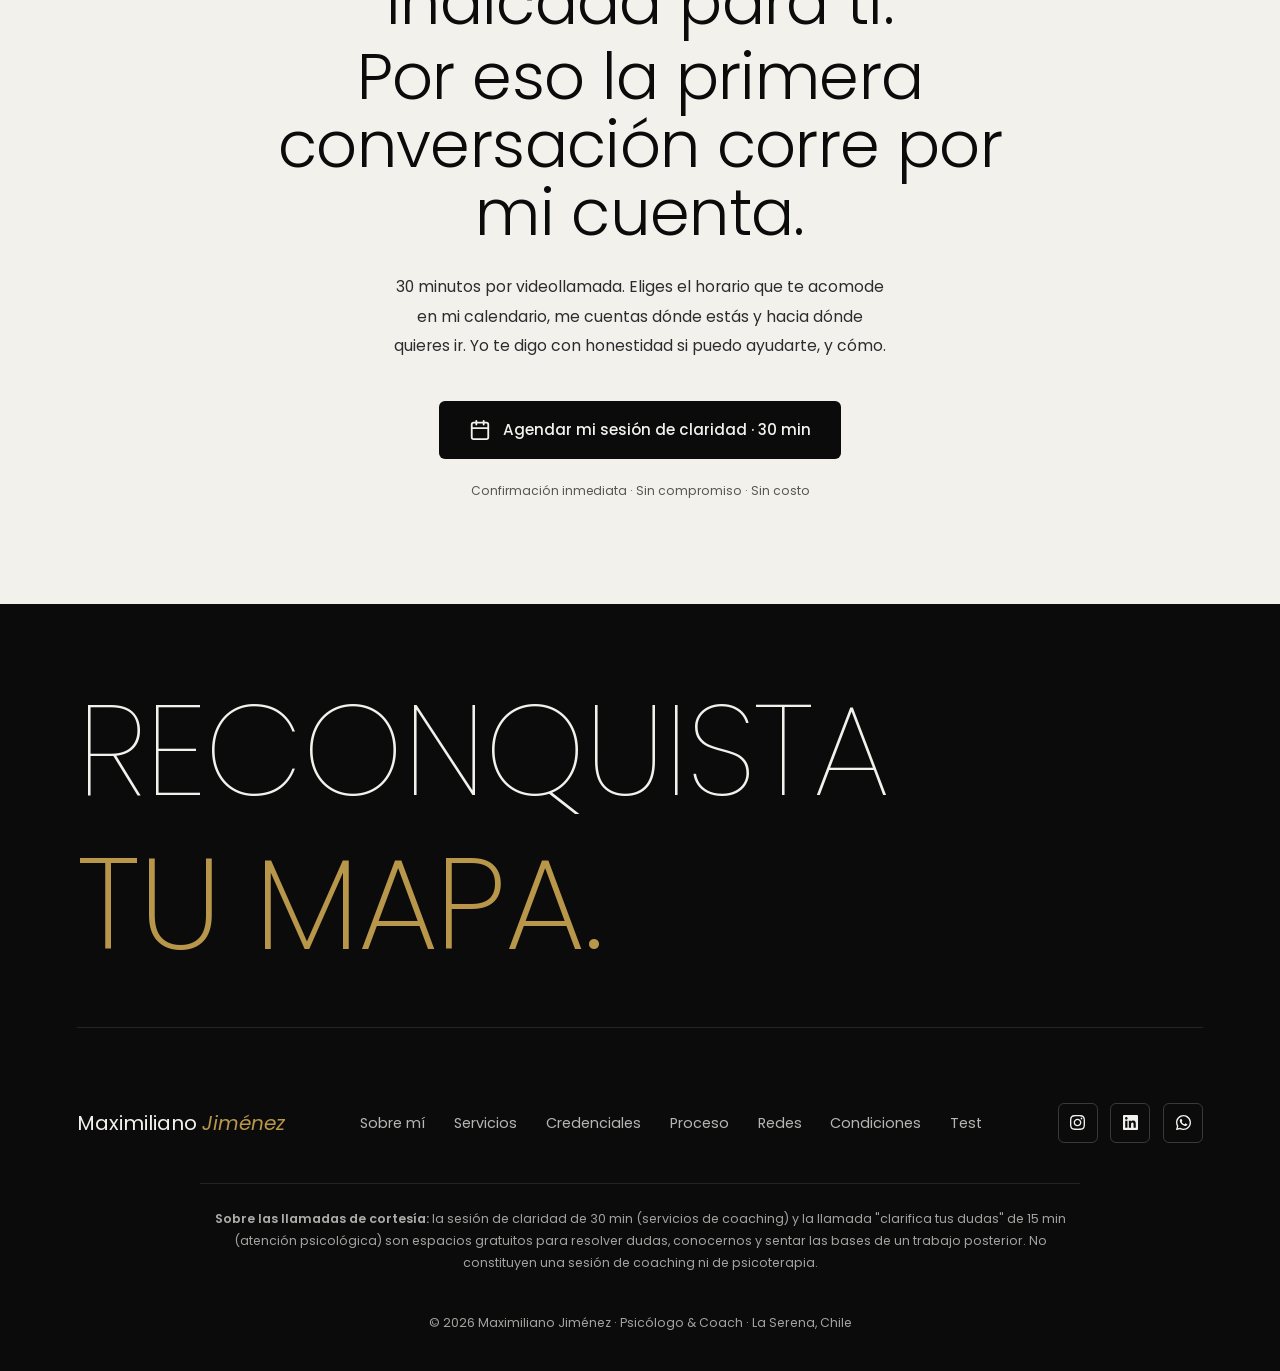
==== commit 3ffc24ff: "Piezas de venta: marcas, test, alternativas, reel, preguntas frecuentes y demos - Franja "Marcas e i" ====
--- a/index.html
+++ b/index.html
@@ -1518,8 +1518,10 @@
     }
     .colab-intro strong { color: var(--gold); font-weight: 400; }
     .colab-grid {
-      display: grid; grid-template-columns: repeat(4, 1fr); gap: 1.1rem;
-    }
+      display: grid; grid-template-columns: repeat(3, 1fr); gap: 1.1rem;
+    }
+    /* Nota discreta: menciona el contenido para NotCo sin presentarlo como cliente */
+    .colab-foot { margin-top: 1.4rem; font-size: .8rem; color: var(--grey1); font-style: italic; }
     .colab-card {
       background: var(--bg2); border: 1px solid var(--border2);
       border-radius: 12px; padding: 1.1rem 1rem 1.2rem;
@@ -1561,10 +1563,10 @@
       color: var(--gold); line-height: 1.6;
     }
     @media (max-width:900px) {
-      .colab-grid { grid-template-columns: repeat(2, 1fr); gap: .9rem; }
+      .colab-grid { grid-template-columns: repeat(3, 1fr); gap: .9rem; }
     }
     @media (max-width:480px) {
-      .colab-grid { grid-template-columns: repeat(2, 1fr); gap: .7rem; }
+      .colab-grid { grid-template-columns: 1fr; gap: .7rem; }
       .colab-logo { height: 64px; }
       .colab-name { font-size: .85rem; }
       .colab-role { font-size: .6rem; }
@@ -3092,12 +3094,12 @@
     }
 
     /* Animación: solo hero, Soy Max, manifiesto, proceso y cierre. El resto simplemente está */
-    html[data-theme="pro"] section:not(#pro-soy):not(#pro-manifesto):not(#pro-proceso) :is(.rv, .rv-l, .rv-r, .rv-z),
+    html[data-theme="pro"] section:not(#pro-soy):not(#pro-manifesto):not(#pro-proceso):not(#pro-tried) :is(.rv, .rv-l, .rv-r, .rv-z),
     html[data-theme="pro"] .conoce-track-outer .cc,
     html[data-theme="pro"] .mapa-max .ruta .ruta-list li {
       opacity: 1 !important; transform: none !important; transition: none !important;
     }
-    html[data-theme="pro"] section:not(#pro-soy):not(#pro-manifesto):not(#pro-proceso) .pr-lines .ln > span {
+    html[data-theme="pro"] section:not(#pro-soy):not(#pro-manifesto):not(#pro-proceso):not(#pro-tried) .pr-lines .ln > span {
       transform: none !important; transition: none !important;
     }
     html[data-theme="pro"] .marquee-wrap, html[data-theme="pro"] .ph-scroll { display: none; }
@@ -3206,6 +3208,160 @@
        Se amplía la caja hacia arriba y se compensa con margen negativo: el texto no se mueve. */
     html[data-theme="pro"] .pr-lines .ln,
     html[data-theme="pro"] .ph-item .ln { padding-top: .22em; margin-top: -.22em; }
+
+    /* =============================================
+       PRO · PIEZAS DE VENTA (inspiradas en la estructura de feedzy.io)
+    ============================================= */
+    /* Acceso al test desde el hero */
+    .ph-test {
+      display: inline-block; margin-top: 1.1rem; font-family: var(--font-s); font-size: .88rem;
+      color: var(--p-bone); border-bottom: 1px solid rgba(243,241,236,.35); padding-bottom: .15rem;
+      transition: border-color .3s, color .3s;
+    }
+    .ph-test:hover { color: #f0d48a; border-color: #f0d48a; }
+
+    /* Franja de marcas */
+    #pro-logos {
+      background: var(--p-ink); padding: 2.6rem 6vw 3rem;
+      display: flex; flex-direction: column; align-items: center; gap: 1.4rem;
+      border-top: 1px solid rgba(243,241,236,.08);
+    }
+    .pl-k { font-family: var(--font-s); font-size: .74rem; letter-spacing: .2em; text-transform: uppercase; color: rgba(243,241,236,.7); }
+    .pl-row { display: flex; flex-wrap: wrap; align-items: center; justify-content: center; gap: 2.2rem 4.2rem; }
+    .pl-row img {
+      height: 46px; width: auto; max-width: 170px; object-fit: contain;
+      filter: grayscale(1) brightness(1.5); mix-blend-mode: screen; opacity: .85;
+      transition: opacity .3s;
+    }
+    .pl-row img.lg-invert { filter: invert(1) grayscale(1) brightness(1.25); }
+    .pl-row img.lg-contrast { filter: grayscale(1) brightness(1.05) contrast(2.6) brightness(1.3); }
+    .pl-row img:hover { opacity: 1; }
+    .pl-word { font-family: var(--font-s); font-weight: 500; font-size: .92rem; line-height: 1.15; letter-spacing: .02em; color: rgba(243,241,236,.85); text-align: left; }
+
+    /* Lo que ya intentaste */
+    #pro-tried { background: var(--p-ink); color: var(--p-bone); padding: 7rem 6vw 2rem; }
+    .pt-in { max-width: 1100px; margin: 0 auto; }
+    .pt-sub { max-width: 560px; margin-top: 1rem; font-family: var(--font-s); font-size: 1.05rem; line-height: 1.7; color: rgba(243,241,236,.74); }
+    .pt-table { margin-top: 3rem; border-top: 1px solid rgba(243,241,236,.2); }
+    .pt-row {
+      display: grid; grid-template-columns: 1.15fr .9fr 1.25fr; gap: 1.5rem;
+      padding: 1.15rem .3rem; border-bottom: 1px solid rgba(243,241,236,.1);
+      font-family: var(--font-s); font-size: 1rem; color: rgba(243,241,236,.78);
+    }
+    .pt-row span:first-child { color: var(--p-bone); font-weight: 500; }
+    .pt-row span:last-child { color: rgba(243,241,236,.9); }
+    .pt-head { font-size: .7rem; letter-spacing: .18em; text-transform: uppercase; color: rgba(243,241,236,.66); padding-top: .9rem; padding-bottom: .9rem; }
+    .pt-head span:first-child, .pt-head span:last-child { color: rgba(243,241,236,.66); font-weight: 400; }
+    .pt-me { margin-top: .6rem; border: 1px solid rgba(240,212,138,.45); border-radius: 6px; background: rgba(240,212,138,.06); padding: 1.3rem 1rem; }
+    .pt-me span { color: var(--p-bone) !important; }
+    .pt-me span:first-child { color: #f0d48a !important; }
+
+    /* Manifiesto: las palabras se encienden con el scroll */
+    html[data-theme="pro"] .wl { opacity: .2; transition: opacity .35s ease; }
+    html[data-theme="pro"] .wl.lit { opacity: 1; }
+
+    /* Reel: contenido real como prueba de voz */
+    .reel-proof {
+      display: grid; grid-template-columns: minmax(220px, 340px) 1fr; gap: 4vw; align-items: center;
+      margin: 2.4rem 0 3.4rem; padding-bottom: 3rem; border-bottom: 1px solid rgba(243,241,236,.1);
+    }
+    .rp-media { position: relative; display: block; border-radius: 6px; overflow: hidden; aspect-ratio: 4 / 5; }
+    .rp-media img { width: 100%; height: 100%; object-fit: cover; object-position: top; transition: transform .8s var(--ease); }
+    .rp-media:hover img { transform: scale(1.04); }
+    .rp-go {
+      position: absolute; left: .8rem; bottom: .8rem; padding: .5rem .8rem; border-radius: 6px;
+      background: rgba(11,11,12,.82); color: var(--p-bone); font-family: var(--font-s); font-size: .8rem;
+    }
+    .rp-h { font-family: var(--font-d); font-weight: 300; font-size: clamp(1.6rem, 3vw, 2.4rem); line-height: 1.12; letter-spacing: -.01em; color: var(--p-bone); }
+    .rp-sub { margin-top: 1rem; font-family: var(--font-s); font-size: 1rem; line-height: 1.7; color: rgba(243,241,236,.74); max-width: 520px; }
+    .rp-quotes { list-style: none; margin-top: 1.8rem; display: grid; grid-template-columns: 1fr 1fr; gap: .8rem; }
+    .rp-quotes li {
+      padding: 1rem 1.1rem; border-left: 2px solid rgba(240,212,138,.55); background: rgba(243,241,236,.04);
+      font-family: var(--font-s); font-size: .95rem; line-height: 1.5; color: var(--p-bone);
+    }
+    .rp-note { margin-top: 1rem; font-family: var(--font-s); font-size: .8rem; color: rgba(243,241,236,.66); }
+
+    /* Preguntas frecuentes */
+    #pro-faq { background: var(--p-ink); color: var(--p-bone); padding: 7rem 6vw; border-top: 1px solid rgba(243,241,236,.08); }
+    .fq-in { max-width: 1240px; margin: 0 auto; display: grid; grid-template-columns: .8fr 1.2fr; gap: 5vw; align-items: start; }
+    .fq-head { position: sticky; top: 110px; }
+    .fq-sub { margin-top: 1rem; font-family: var(--font-s); font-size: 1rem; line-height: 1.7; color: rgba(243,241,236,.74); }
+    .fq-cond { display: inline-block; margin-top: 1.4rem; color: var(--p-bone); }
+    .fq-list { border-top: 1px solid rgba(243,241,236,.18); }
+    .fq { border-bottom: 1px solid rgba(243,241,236,.1); }
+    .fq summary {
+      list-style: none; cursor: pointer; position: relative;
+      padding: 1.35rem 2.6rem 1.35rem 0; font-family: var(--font-s); font-size: 1.05rem; font-weight: 500; color: var(--p-bone);
+    }
+    .fq summary::-webkit-details-marker { display: none; }
+    .fq summary::after {
+      content: '+'; position: absolute; right: .3rem; top: 50%; transform: translateY(-50%);
+      font-size: 1.5rem; font-weight: 300; color: #f0d48a; transition: transform .35s var(--ease);
+    }
+    .fq[open] summary::after { transform: translateY(-50%) rotate(45deg); }
+    .fq p { padding: 0 2.6rem 1.4rem 0; font-family: var(--font-s); font-size: .98rem; line-height: 1.75; color: rgba(243,241,236,.8); }
+    .fq[open] p { animation: sv-in .4s var(--ease); }
+
+    /* Mini demostraciones dentro de los servicios (se animan al abrir la tarjeta) */
+    .svc-demo {
+      margin: 0 0 1.4rem; padding: 1.1rem 1.2rem; border-radius: 6px;
+      background: rgba(243,241,236,.04); border: 1px solid rgba(243,241,236,.1);
+      display: flex; flex-direction: column; gap: .55rem;
+    }
+    .sd-k { font-family: var(--font-s); font-size: .66rem; letter-spacing: .16em; text-transform: uppercase; color: rgba(243,241,236,.7); }
+    .sd-msg {
+      max-width: 88%; padding: .6rem .85rem; border-radius: 6px; font-family: var(--font-s); font-size: .88rem; line-height: 1.45;
+      opacity: 0; transform: translateY(8px);
+    }
+    .sd-q { align-self: flex-start; background: var(--p-bone); color: var(--p-ink); }
+    .sd-a { align-self: flex-end; background: rgba(243,241,236,.1); color: var(--p-bone); }
+    .sd-bad { text-decoration: line-through; text-decoration-color: rgba(224,106,92,.85); color: rgba(243,241,236,.66); }
+    .sd-good { border: 1px solid rgba(240,212,138,.5); }
+    .sv-open .sd-msg { animation: pp-in .55s var(--ease) forwards; }
+    .sv-open .sd-msg:nth-of-type(2) { animation-delay: .9s; }
+    .sv-open .sd-msg:nth-of-type(3) { animation-delay: 1.9s; }
+    .sv-open .sd-msg:nth-of-type(1) { animation-delay: .2s; }
+    .sd-bar { display: grid; grid-template-columns: 1.2rem 1fr 6.5rem; align-items: center; gap: .7rem; font-family: var(--font-s); font-size: .8rem; color: rgba(243,241,236,.78); }
+    .sd-bar b { font-weight: 600; color: var(--p-bone); }
+    .sd-bar i { display: block; height: 6px; border-radius: 3px; background: rgba(243,241,236,.1); position: relative; overflow: hidden; }
+    .sd-bar i::after {
+      content: ''; position: absolute; inset: 0; background: linear-gradient(90deg, #b8964a, #f0d48a);
+      transform-origin: left; transform: scaleX(0); transition: transform 1.2s var(--ease);
+    }
+    .sv-open .sd-bar i::after { transform: scaleX(var(--v)); }
+    .sv-open .sd-bar:nth-of-type(2) i::after { transition-delay: .12s; }
+    .sv-open .sd-bar:nth-of-type(3) i::after { transition-delay: .24s; }
+    .sv-open .sd-bar:nth-of-type(4) i::after { transition-delay: .36s; }
+    .sd-read { margin-top: .3rem; font-family: var(--font-s); font-size: .85rem; color: var(--p-bone); }
+    .sd-before, .sd-after { font-family: var(--font-s); font-size: .95rem; line-height: 1.45; padding: .7rem .85rem; border-radius: 6px; }
+    .sd-before span, .sd-after span { display: block; font-size: .64rem; letter-spacing: .16em; text-transform: uppercase; margin-bottom: .25rem; }
+    .sd-before { color: rgba(243,241,236,.66); text-decoration: line-through; text-decoration-color: rgba(224,106,92,.8); }
+    .sd-before span { color: rgba(243,241,236,.66); text-decoration: none; display: block; }
+    .sd-after { color: var(--p-bone); border: 1px solid rgba(240,212,138,.5); opacity: 0; transform: translateY(8px); }
+    .sd-after span { color: #f0d48a; }
+    .sv-open .sd-after { animation: pp-in .6s var(--ease) .9s forwards; }
+
+    @media (max-width: 900px) {
+      .reel-proof { grid-template-columns: 1fr; }
+      .rp-media { max-width: 340px; }
+      .fq-in { grid-template-columns: 1fr; }
+      .fq-head { position: static; }
+    }
+    @media (max-width: 640px) {
+      .pt-head { display: none; }
+      .pt-row { grid-template-columns: 1fr; gap: .25rem; }
+      .pt-row span:nth-child(2)::before { content: 'Te da: '; color: rgba(243,241,236,.66); }
+      .pt-row span:nth-child(3)::before { content: 'No te da: '; color: rgba(243,241,236,.66); }
+      .rp-quotes { grid-template-columns: 1fr; }
+      .pl-row { gap: 1.6rem 2.4rem; }
+      .pl-row img { height: 36px; }
+      #pro-tried, #pro-faq { padding: 5rem 1.4rem; }
+    }
+    @media (prefers-reduced-motion: reduce) {
+      .sd-msg, .sd-after { opacity: 1 !important; transform: none !important; animation: none !important; }
+      .sd-bar i::after { transform: scaleX(var(--v)); transition: none; }
+      html[data-theme="pro"] .wl { opacity: 1; }
+    }
 
     /* =============================================
        PRO · ESCENA DEL PROCESO: sin "aire" y con señales de scroll
@@ -3438,8 +3594,20 @@
       <a href="#servicios" class="p-link">Ver servicios y precios</a>
     </div>
     <p class="ph-note">30 minutos · online · sin costo ni compromiso</p>
+    <a href="test.html" class="ph-test">¿No sabes por dónde partir? Haz el test gratis de 2 minutos <span aria-hidden="true">→</span></a>
   </div>
   <div class="ph-scroll" aria-hidden="true"></div>
+</section>
+
+<!-- ===================== PRO · MARCAS CON LAS QUE HA TRABAJADO (prueba social temprana) ===================== -->
+<section id="pro-logos" class="pro-only" aria-label="Marcas e instituciones con las que he trabajado">
+  <p class="pl-k">Marcas e instituciones con las que he trabajado</p>
+  <div class="pl-row">
+    <img src="img/opt/Logodescubreelqui-sm.png" alt="Descubre Elqui" class="lg-contrast" loading="lazy" decoding="async" />
+    <img src="img/Logosportlife.png" alt="Sportlife Coquimbo" loading="lazy" decoding="async" />
+    <img src="img/opt/LogoCoquimboadventure-sm.png" alt="Coquimbo Adventure" class="lg-invert" loading="lazy" decoding="async" />
+    <span class="pl-word">Universidad de<br/>La Serena</span>
+  </div>
 </section>
 
 <!-- ===================== HERO (tema Mapa) ===================== -->
@@ -3578,6 +3746,23 @@
 </section>
 
 <!-- ===================== PRO · MANIFIESTO ===================== -->
+<!-- ===================== PRO · LO QUE YA INTENTASTE (nombra las alternativas sin atacarlas) ===================== -->
+<section id="pro-tried" class="pro-only">
+  <div class="pt-in">
+    <h2 class="h2 rv">No te faltó intentarlo.<br/>Te faltó otra cosa.</h2>
+    <p class="pt-sub rv d1">Cada una de estas opciones sirve para algo. Ninguna está pensada para lo que te tiene parado.</p>
+    <div class="pt-table" role="table" aria-label="Lo que ya probaste y lo que no te dio">
+      <div class="pt-row pt-head" role="row"><span role="columnheader">Lo que ya probaste</span><span role="columnheader">Lo que te da</span><span role="columnheader">Lo que no te da</span></div>
+      <div class="pt-row rv" role="row"><span role="cell">Otro curso o certificación</span><span role="cell">Información</span><span role="cell">La seguridad para usarla</span></div>
+      <div class="pt-row rv d1" role="row"><span role="cell">Videos y consejos en redes</span><span role="cell">Ideas generales</span><span role="cell">Algo pensado para tu caso</span></div>
+      <div class="pt-row rv d2" role="row"><span role="cell">Libros de autoayuda</span><span role="cell">Motivación</span><span role="cell">Un plan que dure más de una semana</span></div>
+      <div class="pt-row rv d3" role="row"><span role="cell">Hablarlo con amigos o familia</span><span role="cell">Cariño y apoyo</span><span role="cell">Alguien que te diga lo que no quieres oír</span></div>
+      <div class="pt-row rv d4" role="row"><span role="cell">Esperar "el momento"</span><span role="cell">Tranquilidad</span><span role="cell">Movimiento</span></div>
+      <div class="pt-row pt-me rv d5" role="row"><span role="cell">Un proceso conmigo</span><span role="cell">Método y acompañamiento</span><span role="cell">Pasos concretos que sostienes entre sesiones</span></div>
+    </div>
+  </div>
+</section>
+
 <section id="pro-manifesto" class="pro-only">
   <h2 class="pm-h pr-lines rv"><span class="ln"><span>El problema no es</span></span><span class="ln"><span><em>lo que sabes.</em></span></span></h2>
   <p class="pm-sub rv d2">Es la confianza, la claridad y la autovaloración. Eso es lo que trabajamos en sesión, y por eso los cambios se notan pronto.</p>
@@ -3972,6 +4157,12 @@
           </div>
         </div>
         <div class="svc-body">
+          <div class="svc-demo sd-chat pro-only" aria-hidden="true">
+            <span class="sd-k">Simulación de entrevista · ejemplo</span>
+            <div class="sd-msg sd-q">Cuéntame de ti.</div>
+            <div class="sd-msg sd-a sd-bad">Eh… soy proactivo, trabajo en equipo y…</div>
+            <div class="sd-msg sd-a sd-good">Soy ingeniera comercial. En mi práctica ordené el inventario de una bodega y bajamos las pérdidas. Eso quiero hacer aquí.</div>
+          </div>
           <p class="svc-desc">¿Llegas a la entrevista y te quedas en blanco? Tu CV probablemente está bien. Lo que falla es cómo te paras frente a quien te entrevista, y eso se entrena.</p>
           <p class="svc-outcome"><strong>El objetivo:</strong> que llegues sabiendo qué contar de ti y cómo decirlo. Simulamos entrevistas reales hasta que dejen de darte miedo.</p>
           <div class="price-table">
@@ -4034,6 +4225,14 @@
           </div>
         </div>
         <div class="svc-body">
+          <div class="svc-demo sd-disc pro-only" aria-hidden="true">
+            <span class="sd-k">Perfil DISC · ejemplo</span>
+            <div class="sd-bar" style="--v:.42"><b>D</b><i></i><em>Dominancia</em></div>
+            <div class="sd-bar" style="--v:.78"><b>I</b><i></i><em>Influencia</em></div>
+            <div class="sd-bar" style="--v:.64"><b>S</b><i></i><em>Estabilidad</em></div>
+            <div class="sd-bar" style="--v:.30"><b>C</b><i></i><em>Cumplimiento</em></div>
+            <span class="sd-read">Lectura: comunicas bien y cuidas los vínculos; te cuesta imponer decisiones.</span>
+          </div>
           <p class="svc-desc">Llevas años en lo mismo y ya no sabes si quedarte, cambiar o pedir más. Lo ordenamos con herramientas concretas como DISC, y sales con un plan para el siguiente paso.</p>
           <p class="svc-outcome"><strong>El objetivo:</strong> en 4 a 8 sesiones, pasar de "sé que valgo pero no sé hacia dónde" a un plan claro y la confianza para ejecutarlo. Un proceso cercano y 100% aplicable.</p>
           <div class="price-table">
@@ -4106,6 +4305,11 @@
           </div>
         </div>
         <div class="svc-body">
+          <div class="svc-demo sd-bio pro-only" aria-hidden="true">
+            <span class="sd-k">Tu presentación · ejemplo</span>
+            <div class="sd-before"><span>Antes</span>Profesional proactivo y orientado a resultados.</div>
+            <div class="sd-after"><span>Después</span>Ayudo a equipos de ventas a dejar de perder clientes en la primera reunión.</div>
+          </div>
           <p class="svc-desc">Tienes más valor del que muestras. Construimos tu marca en LinkedIn, Instagram y las redes donde está tu audiencia, partiendo de lo que de verdad haces bien.</p>
           <p class="svc-outcome"><strong>El objetivo:</strong> en 4 a 8 sesiones, dejar de ser invisible: una marca que te representa y la seguridad para mostrarte. Desde lo que ya eres, sin fórmulas vacías.</p>
           <div class="price-table">
@@ -4295,24 +4499,20 @@
       <div class="colab-card rv-z d1">
         <div class="colab-logo"><img loading="lazy" decoding="async" class="lg-contrast" src="img/opt/Logodescubreelqui-sm.png" alt="Descubre Elqui" /></div>
         <div class="colab-name">Descubre Elqui</div>
-        <div class="colab-role">Ex Embajador</div>
+        <div class="colab-role">Ex Embajador · Relator en seminario de turismo aventura</div>
       </div>
       <div class="colab-card rv-z d2">
         <div class="colab-logo"><img loading="lazy" decoding="async" src="img/Logosportlife.png" alt="Sportlife Coquimbo" /></div>
         <div class="colab-name">Sportlife Coquimbo</div>
-        <div class="colab-role">Ex Embajador · 5 años · Relator</div>
+        <div class="colab-role">Ex Embajador · 5 años · Relator · Team building para equipos gerenciales</div>
       </div>
       <div class="colab-card rv-z d3">
-        <div class="colab-logo"><img loading="lazy" decoding="async" class="lg-invert" src="img/Logonotco.png" alt="NotCo" /></div>
-        <div class="colab-name">NotCo</div>
-        <div class="colab-role">Colaboraciones de contenido</div>
-      </div>
-      <div class="colab-card rv-z d4">
         <div class="colab-logo"><img loading="lazy" decoding="async" class="lg-invert" src="img/opt/LogoCoquimboadventure-sm.png" alt="Coquimbo Adventure" /></div>
         <div class="colab-name">Coquimbo Adventure</div>
         <div class="colab-role">Relator · Charla "Turismo y Bienestar"</div>
       </div>
     </div>
+    <p class="colab-foot">También he creado reels con productos que NotCo me envió como creador de contenido.</p>
   </div>
 </section>
 
@@ -4591,6 +4791,25 @@
     <p class="label rv">Encuéntrame en</p>
     <h2 class="h2 rv d1">Redes & <em>comunidad</em></h2>
     <p class="body-text rv d2">Comparto contenido de psicología, bienestar y desarrollo profesional. Sígueme para continuar el camino.</p>
+    <!-- PRO · Muestra de contenido real: sin cifras de alcance, solo la voz y lo que provoca -->
+    <div class="reel-proof pro-only">
+      <a class="rp-media" href="https://www.instagram.com/reel/DZxgqVBxm0E/" target="_blank" rel="noopener" aria-label="Ver el reel en Instagram">
+        <img src="img/reel-portada.jpg" alt="Maximiliano en un reel de Instagram, frente a una lámpara" loading="lazy" decoding="async" />
+        <span class="rp-go">Verlo en Instagram ↗</span>
+      </a>
+      <div class="rp-text">
+        <h3 class="rp-h">Así hablo cuando nadie<br/>me está pagando por hacerlo.</h3>
+        <p class="rp-sub">Si te hace sentido cómo lo digo, probablemente te va a hacer sentido trabajar conmigo.</p>
+        <ul class="rp-quotes">
+          <li>"Fuerte reflexión, me sirve sobre todo hoy, ni te imaginas. Gracias."</li>
+          <li>"Gracias, necesitaba esas palabras."</li>
+          <li>"Buena frase y mejor ejemplo."</li>
+          <li>"Lo mejor que he visto en meses."</li>
+        </ul>
+        <p class="rp-note">Comentarios reales en Instagram. No son testimonios de personas que atendí.</p>
+      </div>
+    </div>
+
     <div class="redes-grid">
       <!-- Instagram -->
       <a class="red-card red-ig rv d1" href="https://www.instagram.com/mapsicl/" target="_blank" rel="noopener">
@@ -4649,6 +4868,51 @@
 </section>
 
 <!-- ===================== CTA FINAL ===================== -->
+<!-- ===================== PRO · PREGUNTAS FRECUENTES (respuestas tomadas de condiciones.html) ===================== -->
+<section id="pro-faq" class="pro-only">
+  <div class="fq-in">
+    <div class="fq-head">
+      <h2 class="h2 rv">Preguntas<br/>frecuentes</h2>
+      <p class="fq-sub rv d1">Lo que casi todos preguntan antes de agendar. Si te queda una duda, la resolvemos en la sesión de claridad.</p>
+      <a href="condiciones.html" class="p-link fq-cond rv d2">Ver condiciones completas</a>
+    </div>
+    <div class="fq-list">
+      <details class="fq">
+        <summary>¿Coaching o psicoterapia? ¿Cuál necesito?</summary>
+        <p>El coaching sirve cuando quieres avanzar en algo concreto: conseguir trabajo, ordenar tu carrera o construir tu marca. La psicoterapia es para cuando lo que pesa es emocional: ansiedad, estrés, un duelo o una crisis. Si no lo tienes claro, la llamada de 15 minutos es justamente para eso.</p>
+      </details>
+      <details class="fq">
+        <summary>¿Las sesiones son online?</summary>
+        <p>Sí, todas son por videollamada. Las charlas y talleres para empresas pueden ser presenciales; dentro de la Región de Coquimbo el traslado está incluido.</p>
+      </details>
+      <details class="fq">
+        <summary>¿Qué pasa en la sesión de claridad de 30 minutos?</summary>
+        <p>Me cuentas dónde estás y hacia dónde quieres ir, y te digo con honestidad si puedo ayudarte y cómo. No tiene costo ni compromiso, y no es todavía una sesión de coaching.</p>
+      </details>
+      <details class="fq">
+        <summary>¿Cómo se paga? ¿Entregas boleta?</summary>
+        <p>Por transferencia o por Mercado Pago, con tarjeta de crédito o débito. Por cada pago entrego boleta de honorarios.</p>
+      </details>
+      <details class="fq">
+        <summary>¿Puedo pagar el pack en cuotas?</summary>
+        <p>Sí. El pack de 8 sesiones se puede pagar en cuotas con tarjeta de crédito a través de Mercado Pago.</p>
+      </details>
+      <details class="fq">
+        <summary>¿Qué pasa si no puedo asistir a una sesión?</summary>
+        <p>Si avisas con 24 horas o más, la reagendamos sin costo. Con menos de 24 horas, o si no te conectas, la sesión se considera realizada. Si soy yo quien no puede, la reagendamos sin costo cuando te acomode.</p>
+      </details>
+      <details class="fq">
+        <summary>¿Cuánto tiempo tengo para usar un pack?</summary>
+        <p>Un año desde la compra. En el pack de 8 sesiones, si ya usaste hasta 4, puedes traspasar las restantes a otra persona.</p>
+      </details>
+      <details class="fq">
+        <summary>¿Lo que conversamos es confidencial?</summary>
+        <p>Sí. También cuando el proceso lo paga una empresa: a la organización solo se le informa la asistencia, salvo que tú autorices compartir algo más.</p>
+      </details>
+    </div>
+  </div>
+</section>
+
 <section id="cta-final" class="sec-full">
   <div class="cta-bg"></div>
   <div class="cta-inner">
@@ -5272,6 +5536,42 @@
     check();
   }, 'pro-wa-float');
 
+  /* ── PRO · MANIFIESTO: cada palabra se enciende a medida que bajas ── */
+  safe(function() {
+    var sec = document.getElementById('pro-manifesto');
+    if (!sec || window.matchMedia('(prefers-reduced-motion: reduce)').matches) return;
+    var words = [];
+    sec.querySelectorAll('.pm-h, .pm-sub').forEach(function(root) {
+      var walker = document.createTreeWalker(root, NodeFilter.SHOW_TEXT);
+      var nodes = [];
+      while (walker.nextNode()) if (walker.currentNode.textContent.trim()) nodes.push(walker.currentNode);
+      nodes.forEach(function(n) {
+        var frag = document.createDocumentFragment();
+        n.textContent.split(/(\s+)/).forEach(function(part) {
+          if (!part) return;
+          if (/^\s+$/.test(part)) { frag.appendChild(document.createTextNode(part)); return; }
+          var s = document.createElement('span');
+          s.className = 'wl'; s.textContent = part;
+          frag.appendChild(s); words.push(s);
+        });
+        n.parentNode.replaceChild(frag, n);
+      });
+    });
+    var ticking = false;
+    function update() {
+      ticking = false;
+      if (document.documentElement.getAttribute('data-theme') !== 'pro') return;
+      var r = sec.getBoundingClientRect(), vh = window.innerHeight;
+      // 0 cuando la sección asoma por abajo (85 % de la pantalla), 1 cuando su borde superior llega al 15 %
+      var p = Math.max(0, Math.min(1, (vh * 0.85 - r.top) / (vh * 0.7)));
+      var n = Math.round(p * words.length);
+      words.forEach(function(w, i) { w.classList.toggle('lit', i < n); });
+    }
+    window.addEventListener('scroll', function() { if (!ticking) { ticking = true; requestAnimationFrame(update); } }, { passive: true });
+    window.addEventListener('mj-theme', update);
+    update();
+  }, 'pro-manifesto-words');
+
   /* ── PRO · ASÍ ILUMINO TU MAPA: escena con scroll (chat → mapa editable → viajero) ── */
   safe(function() {
     var stage = document.getElementById('pp-stage');
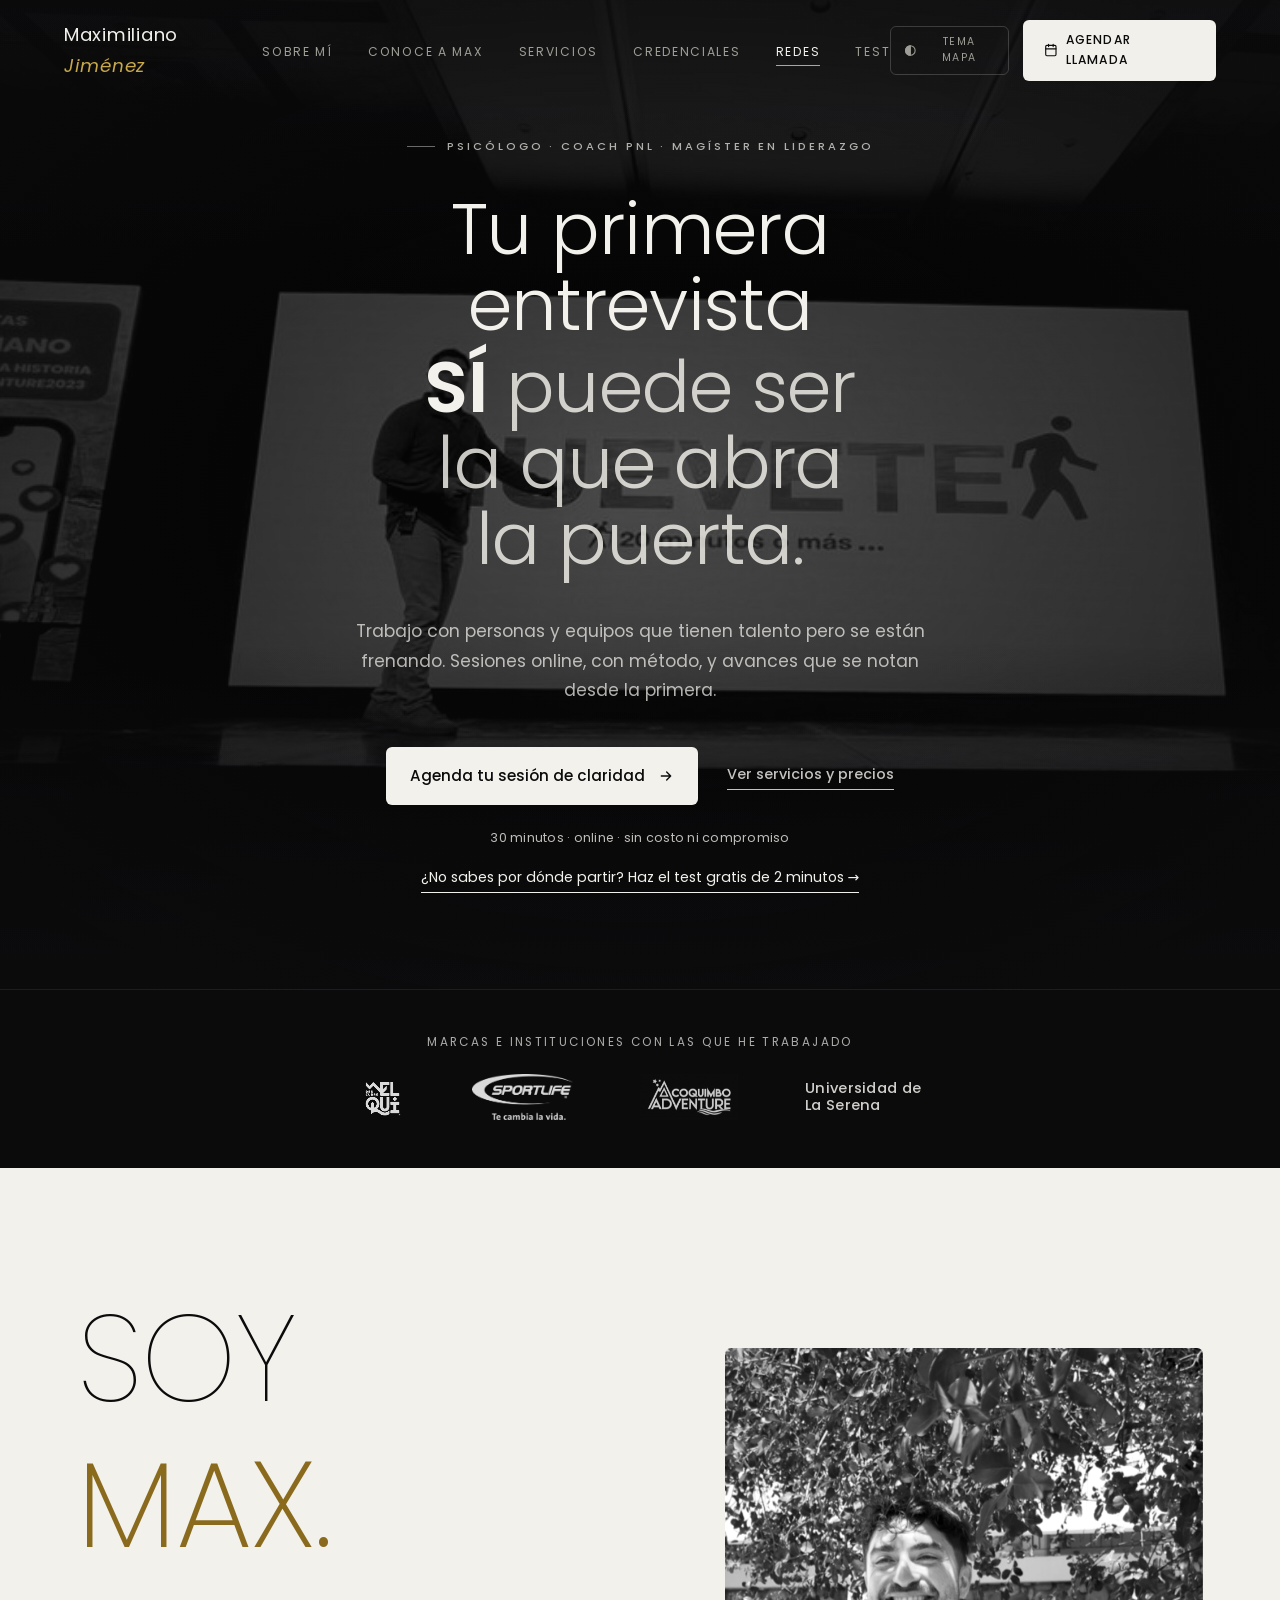
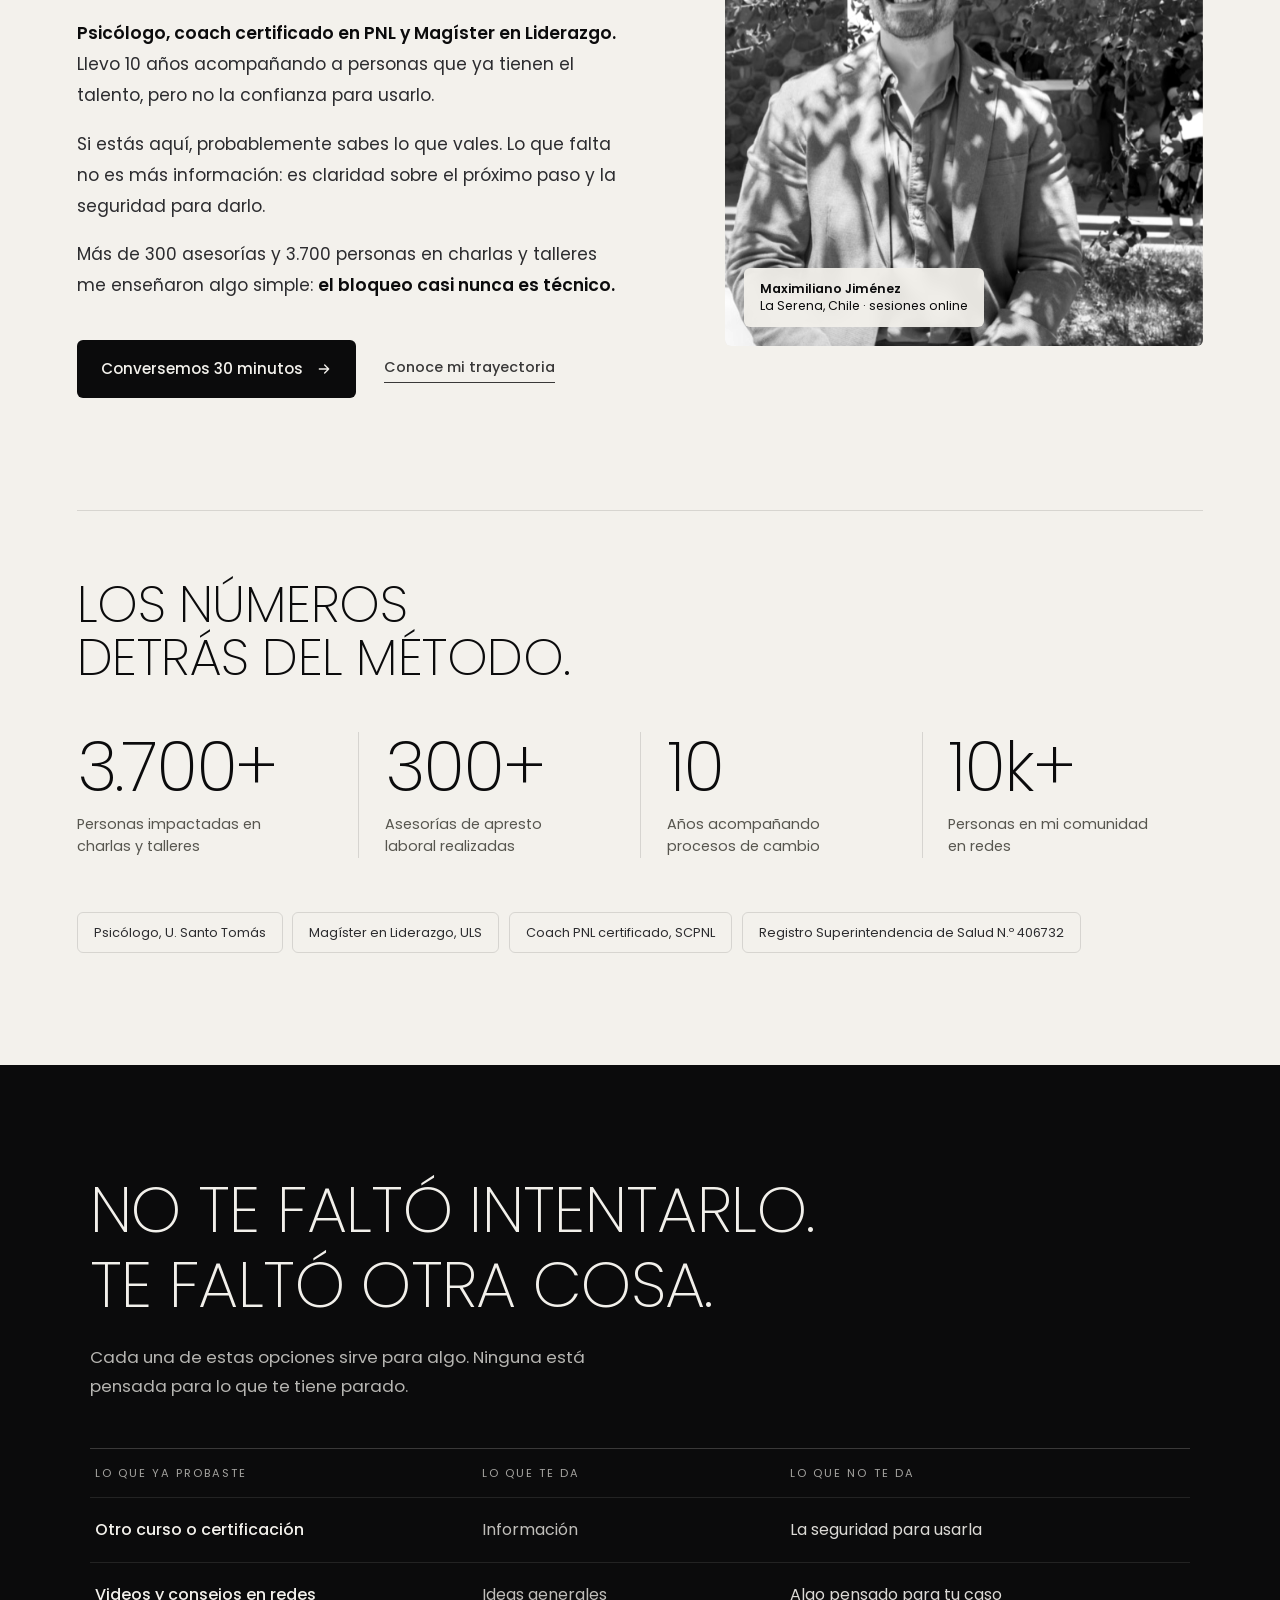
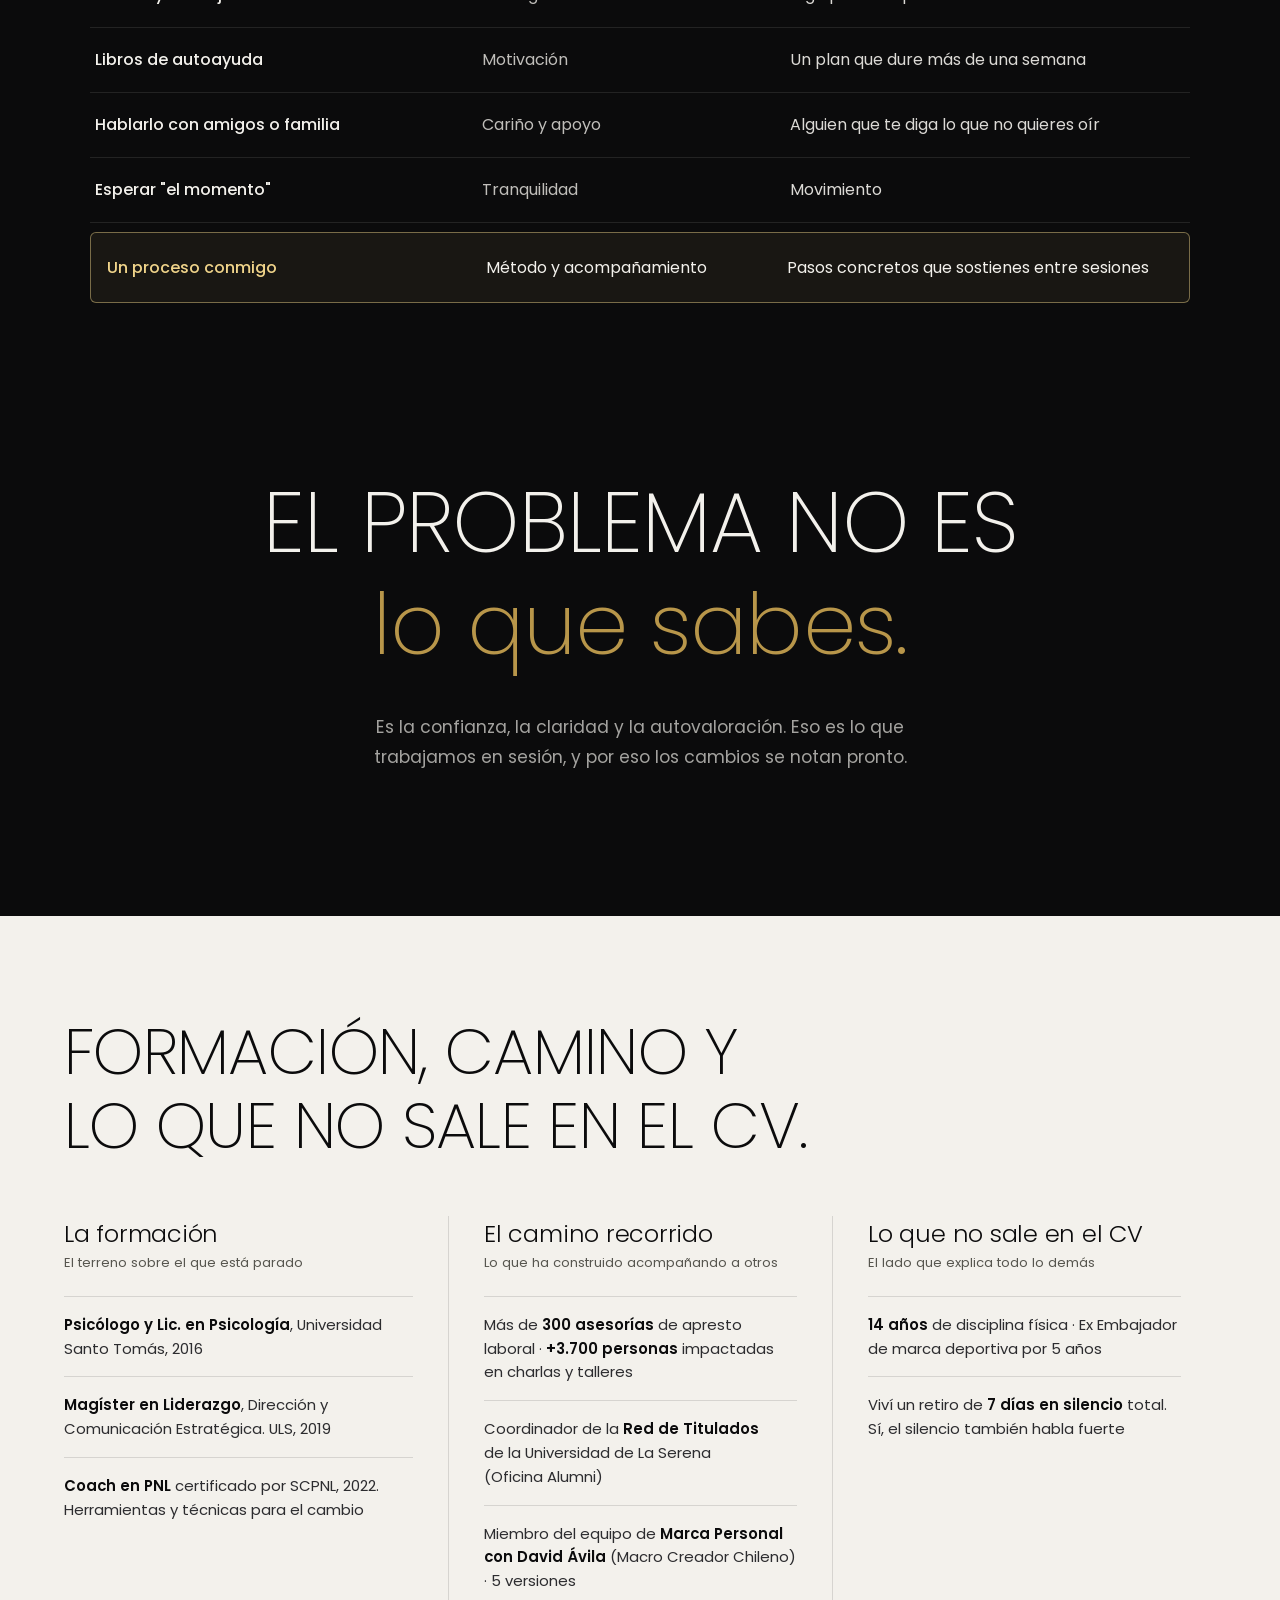
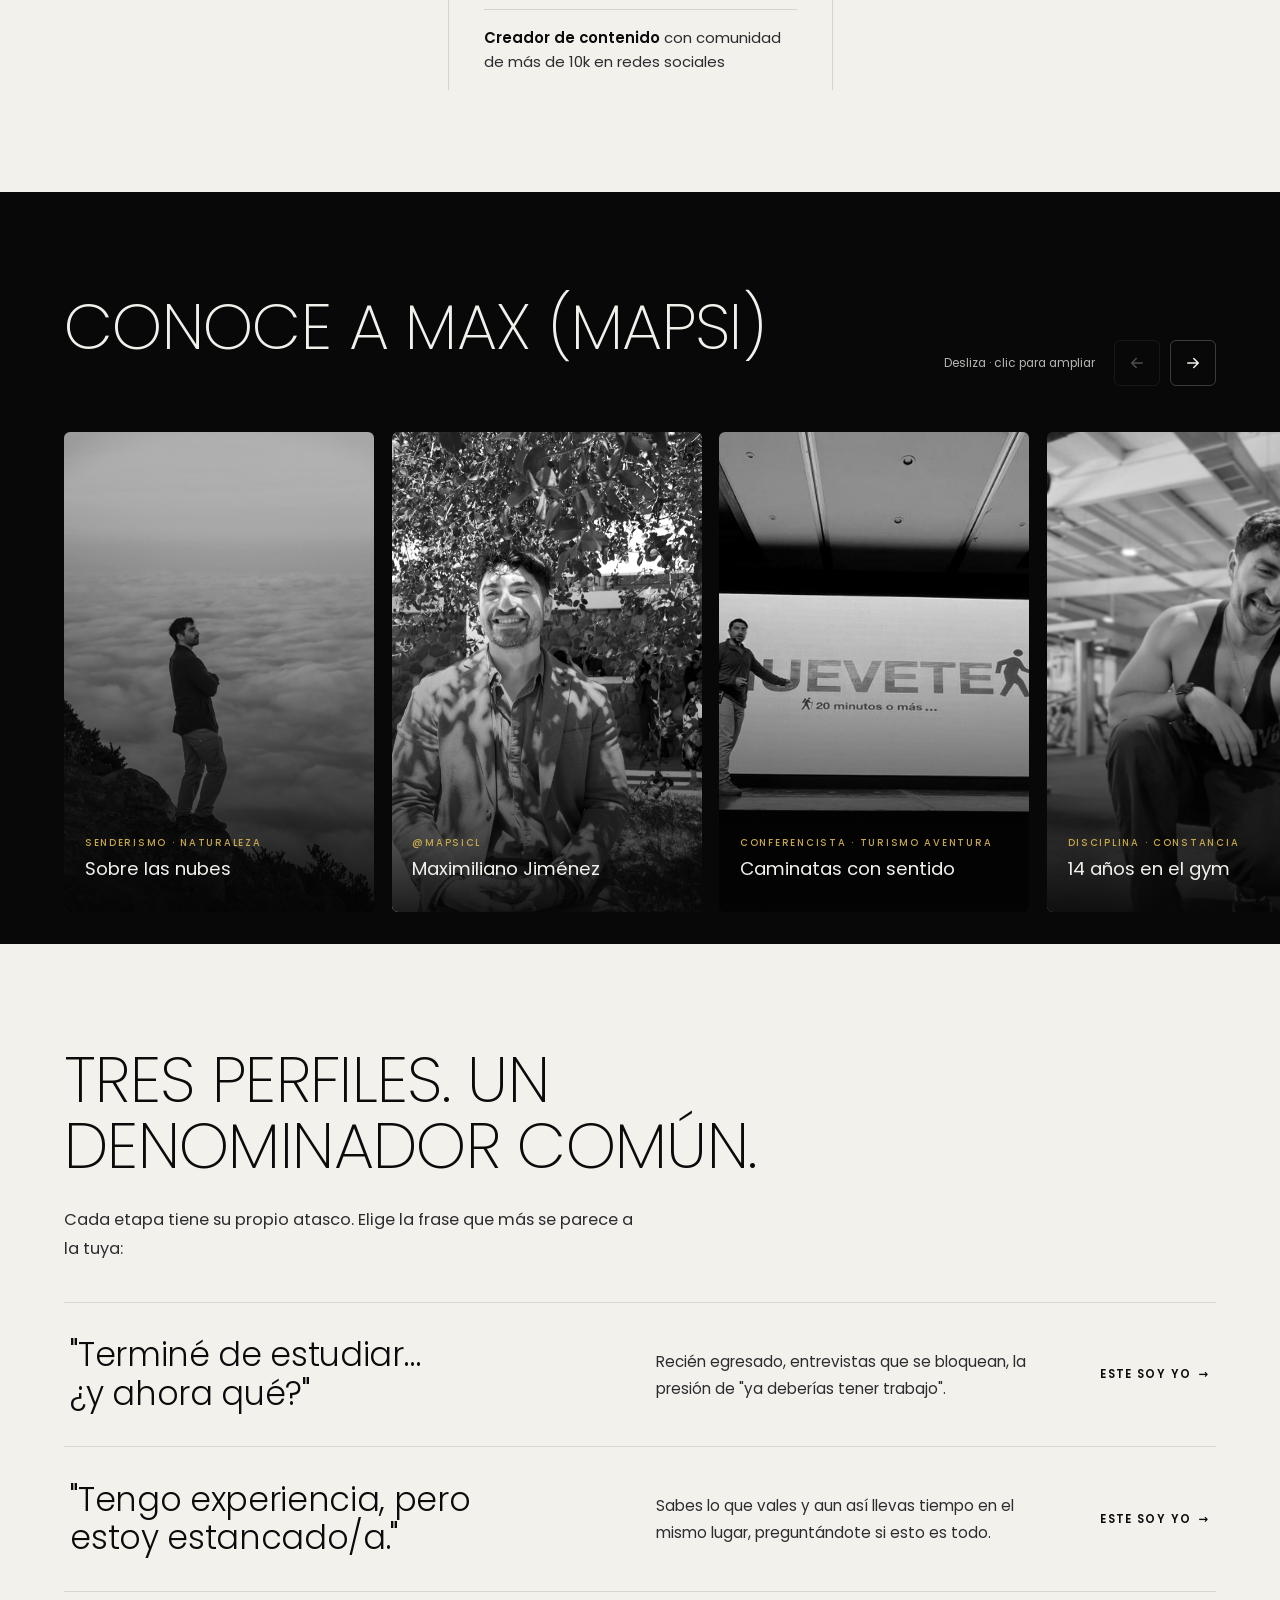
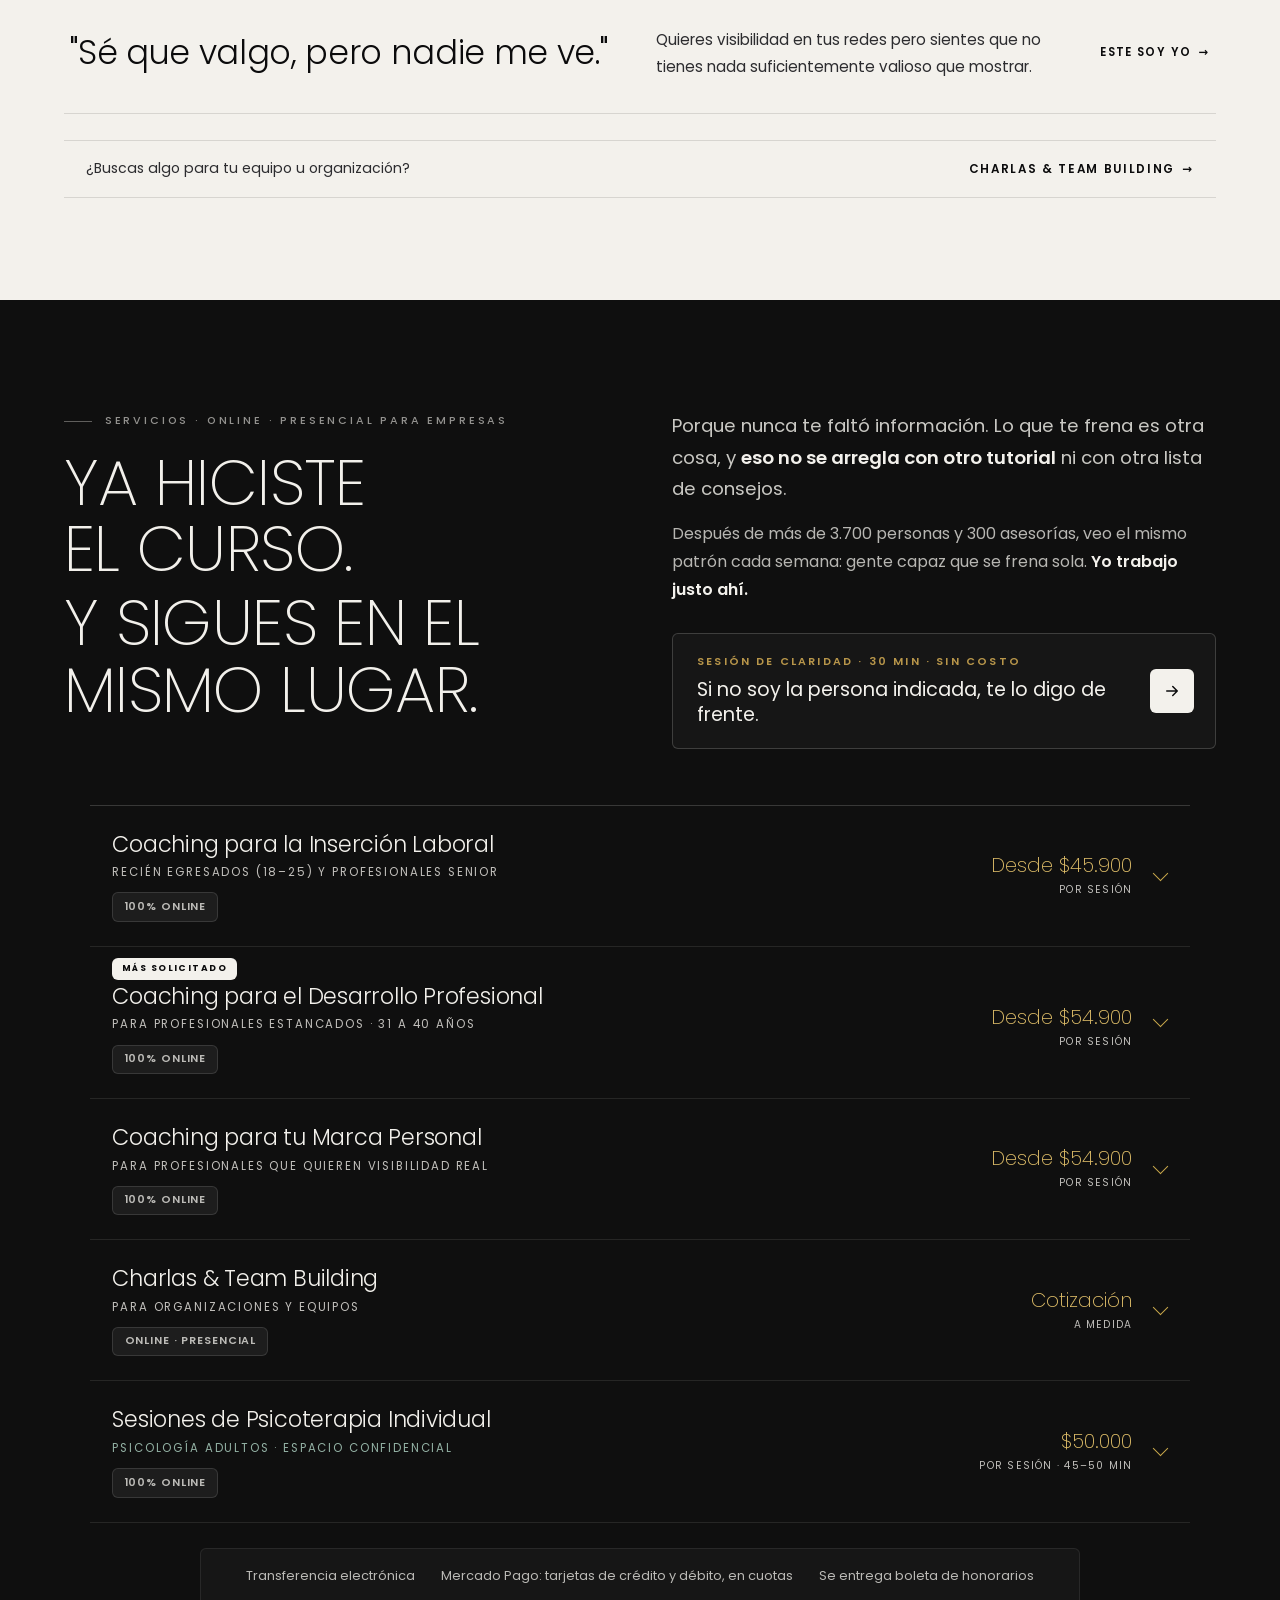
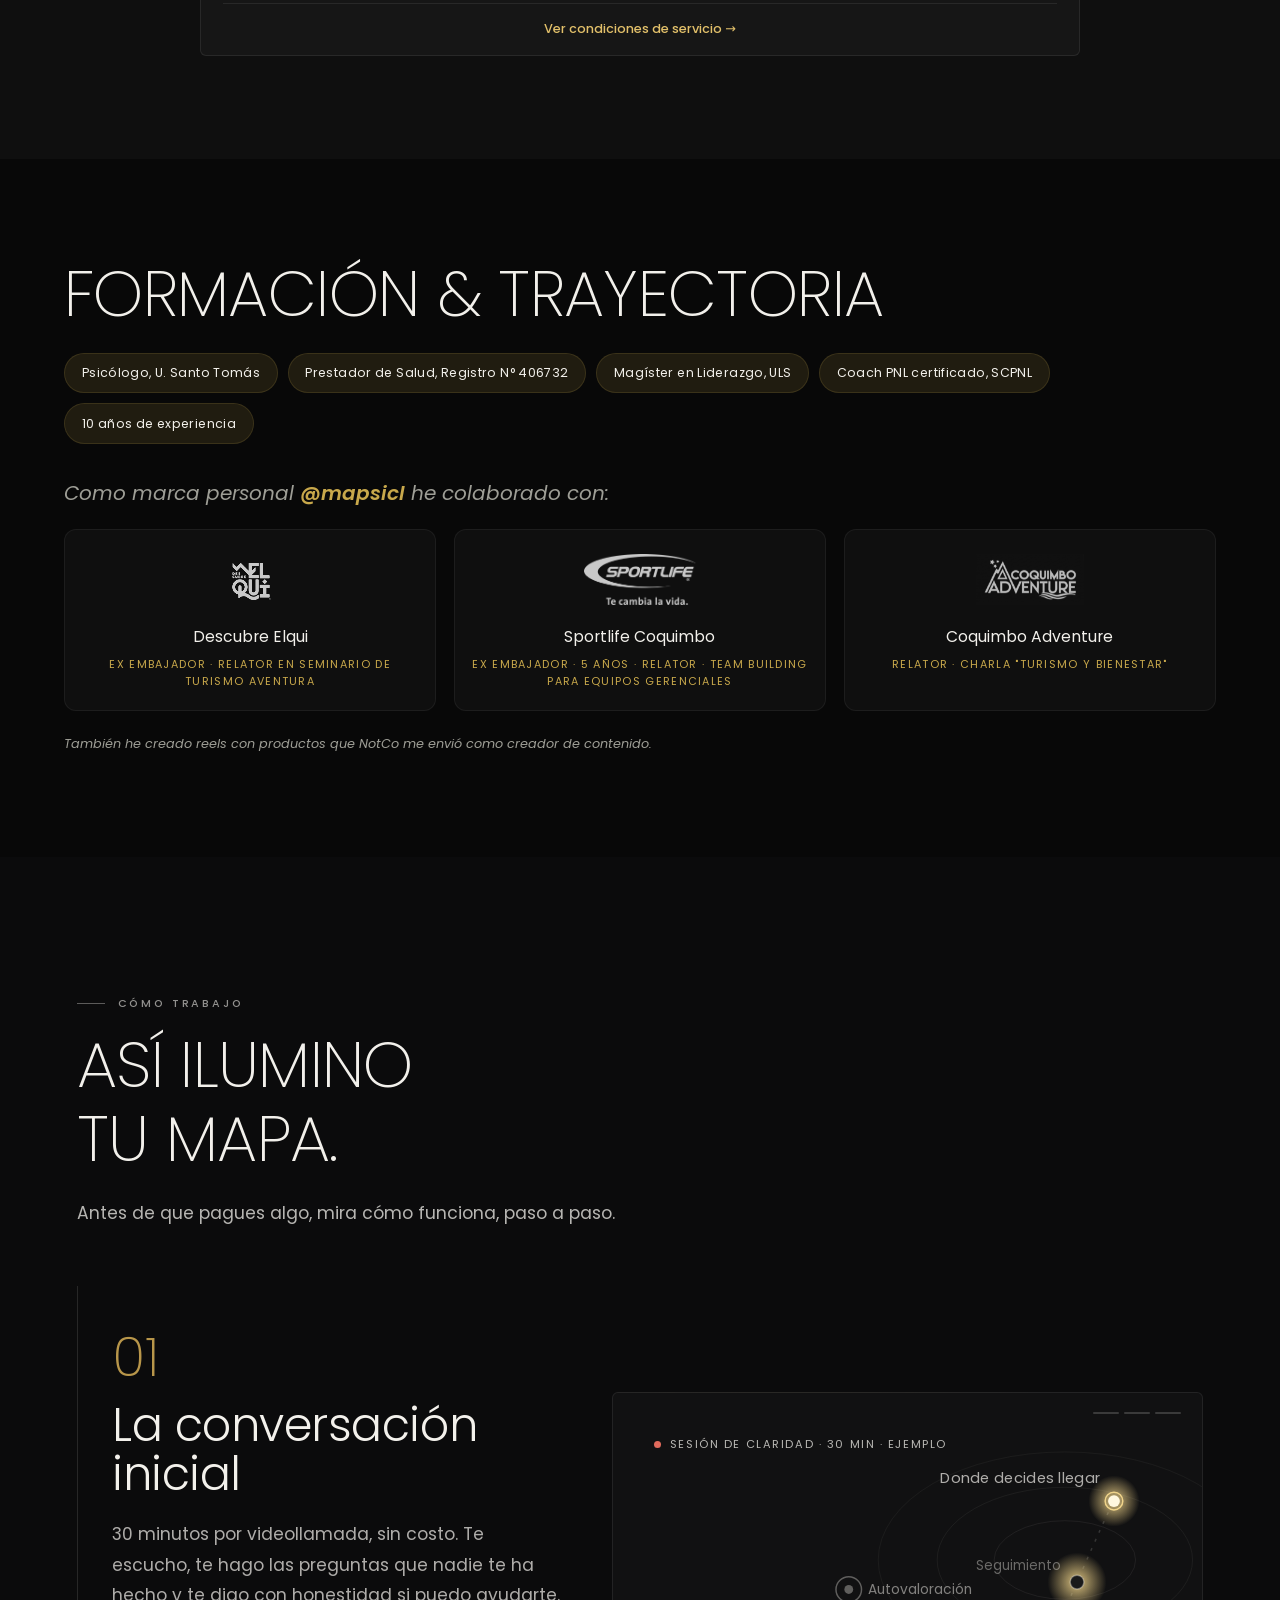
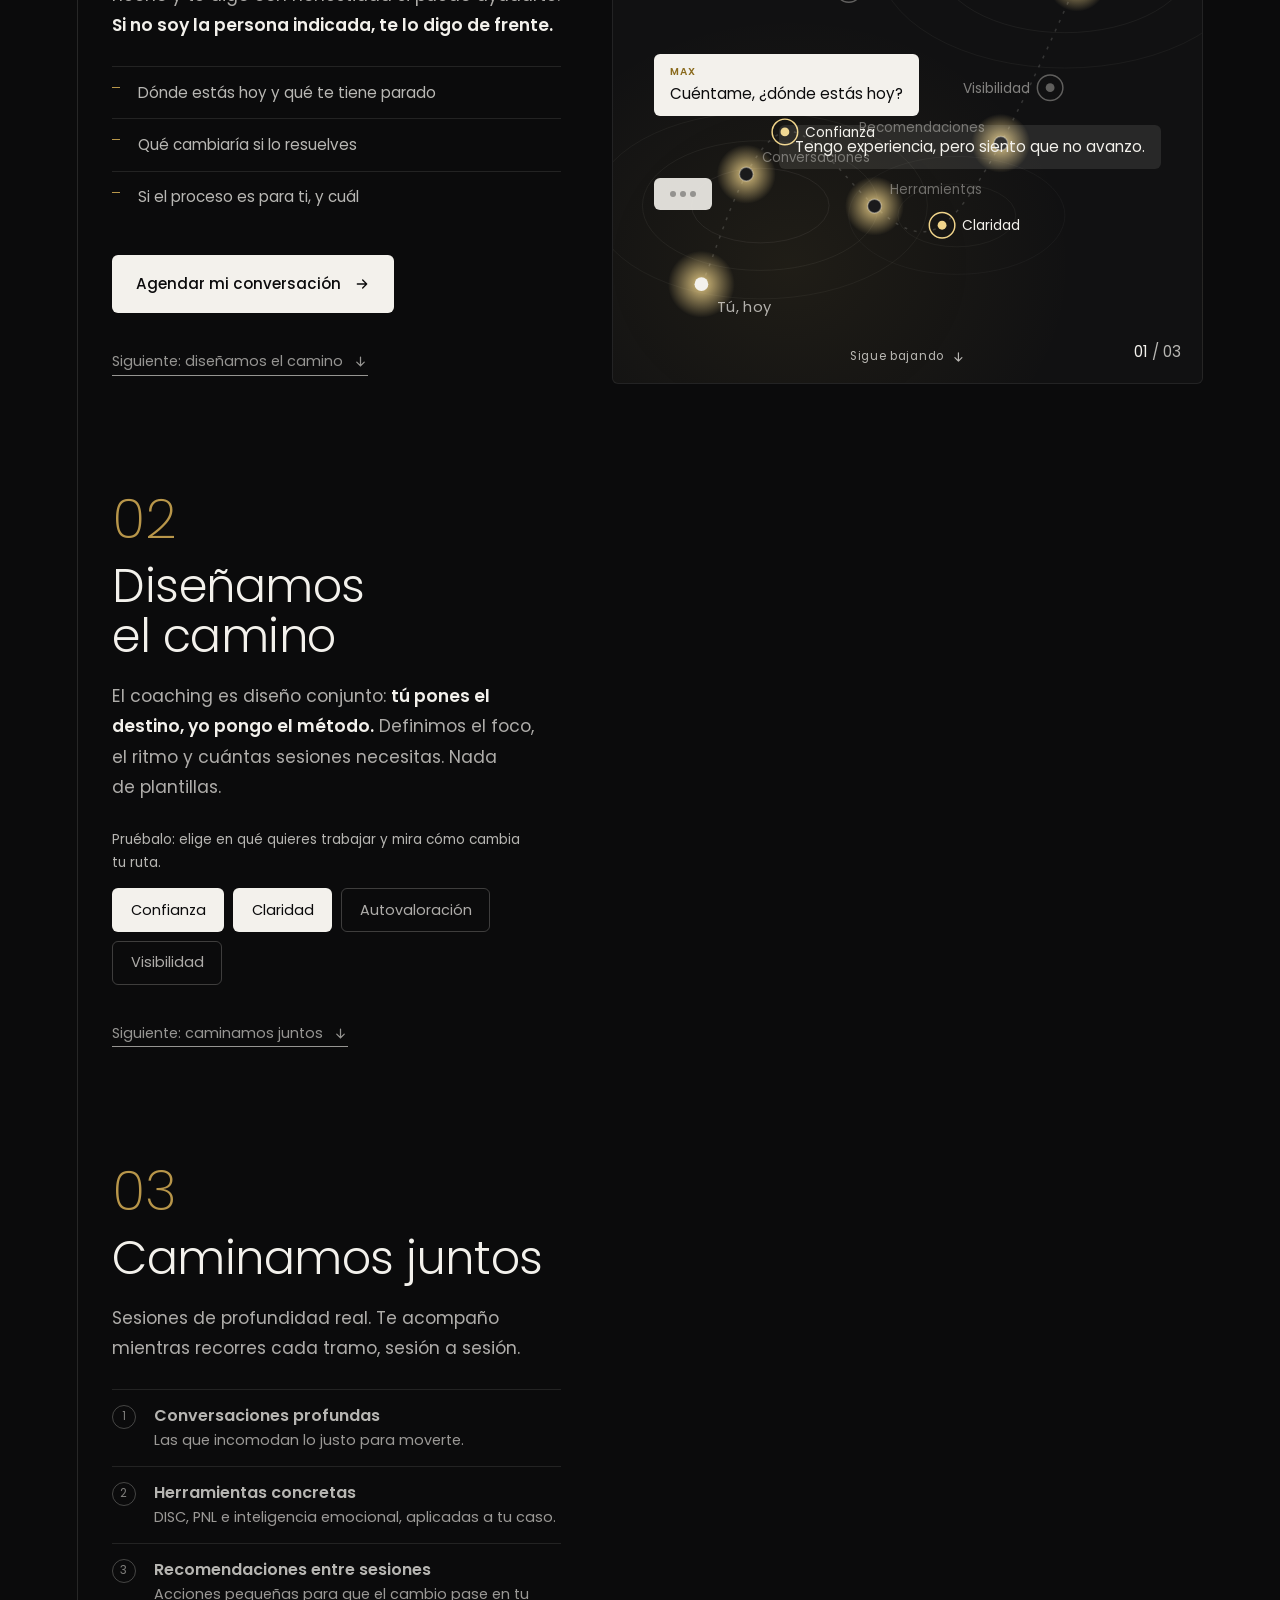
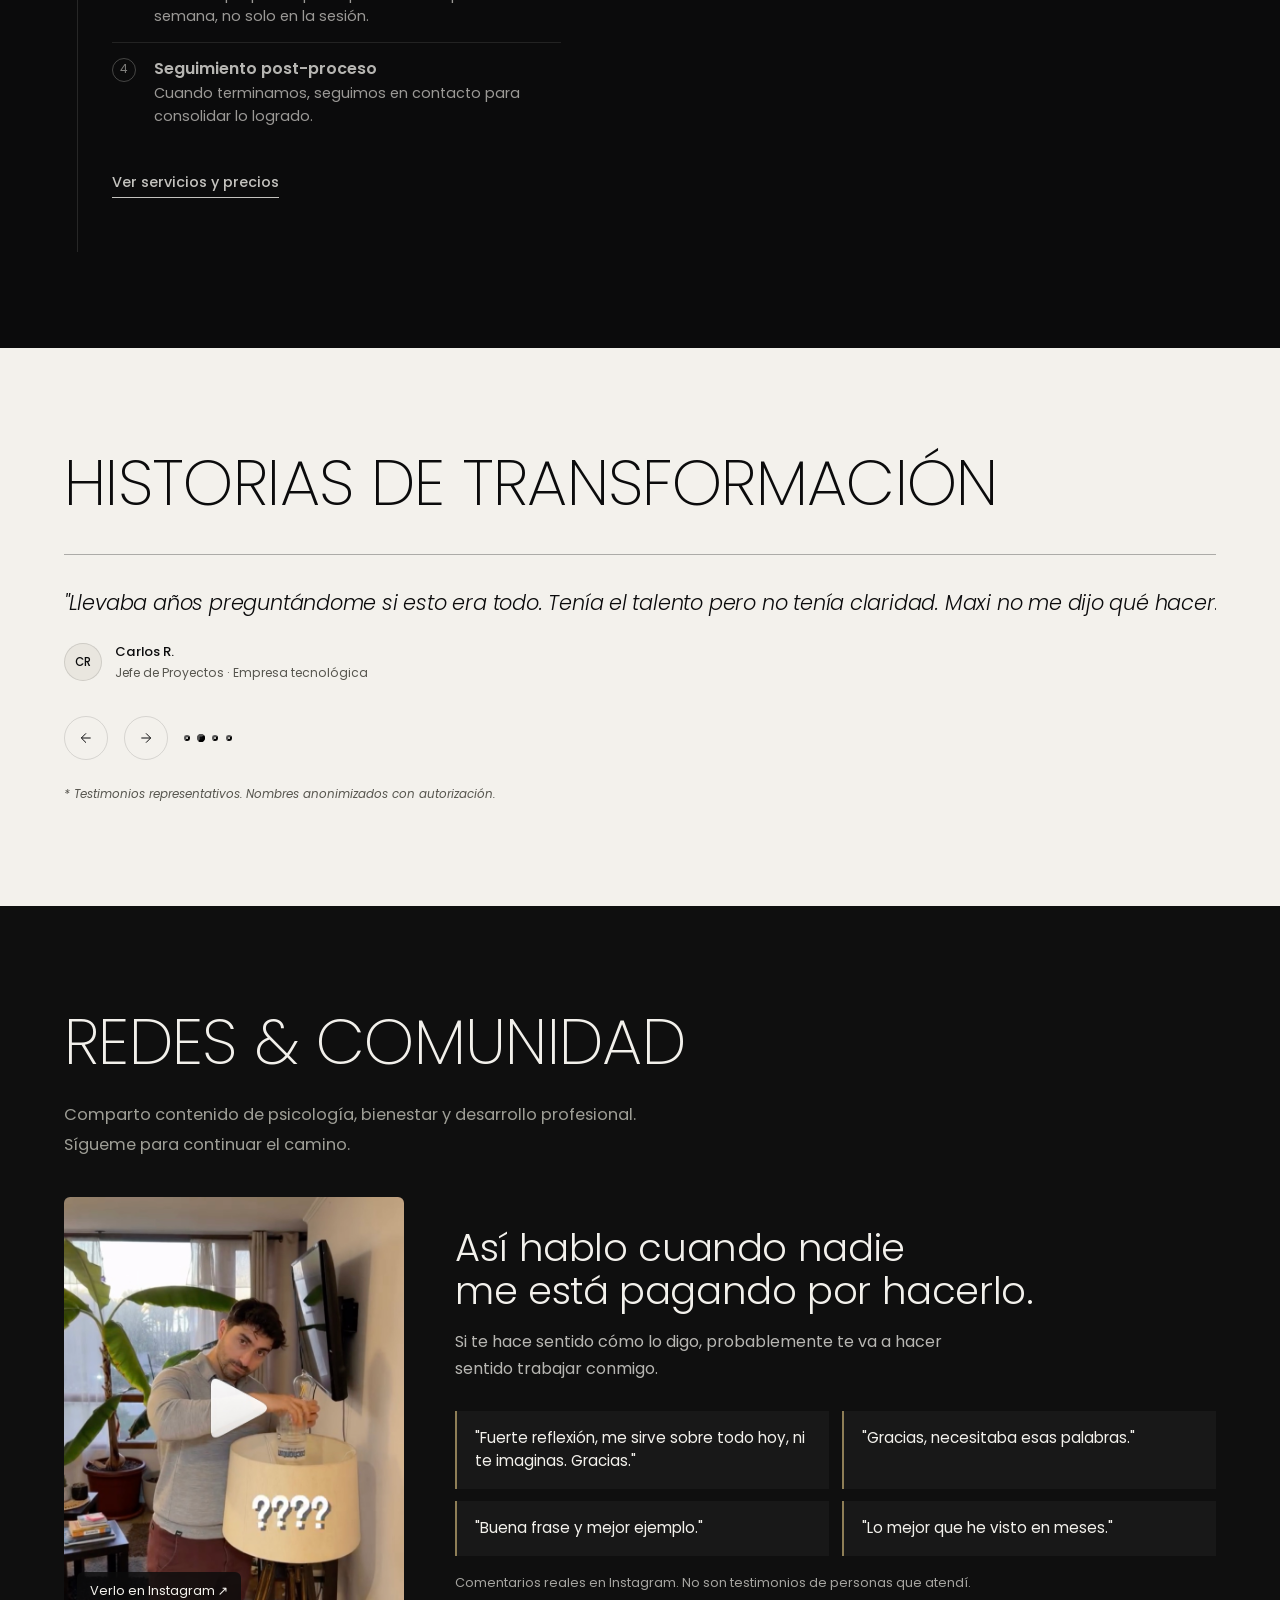
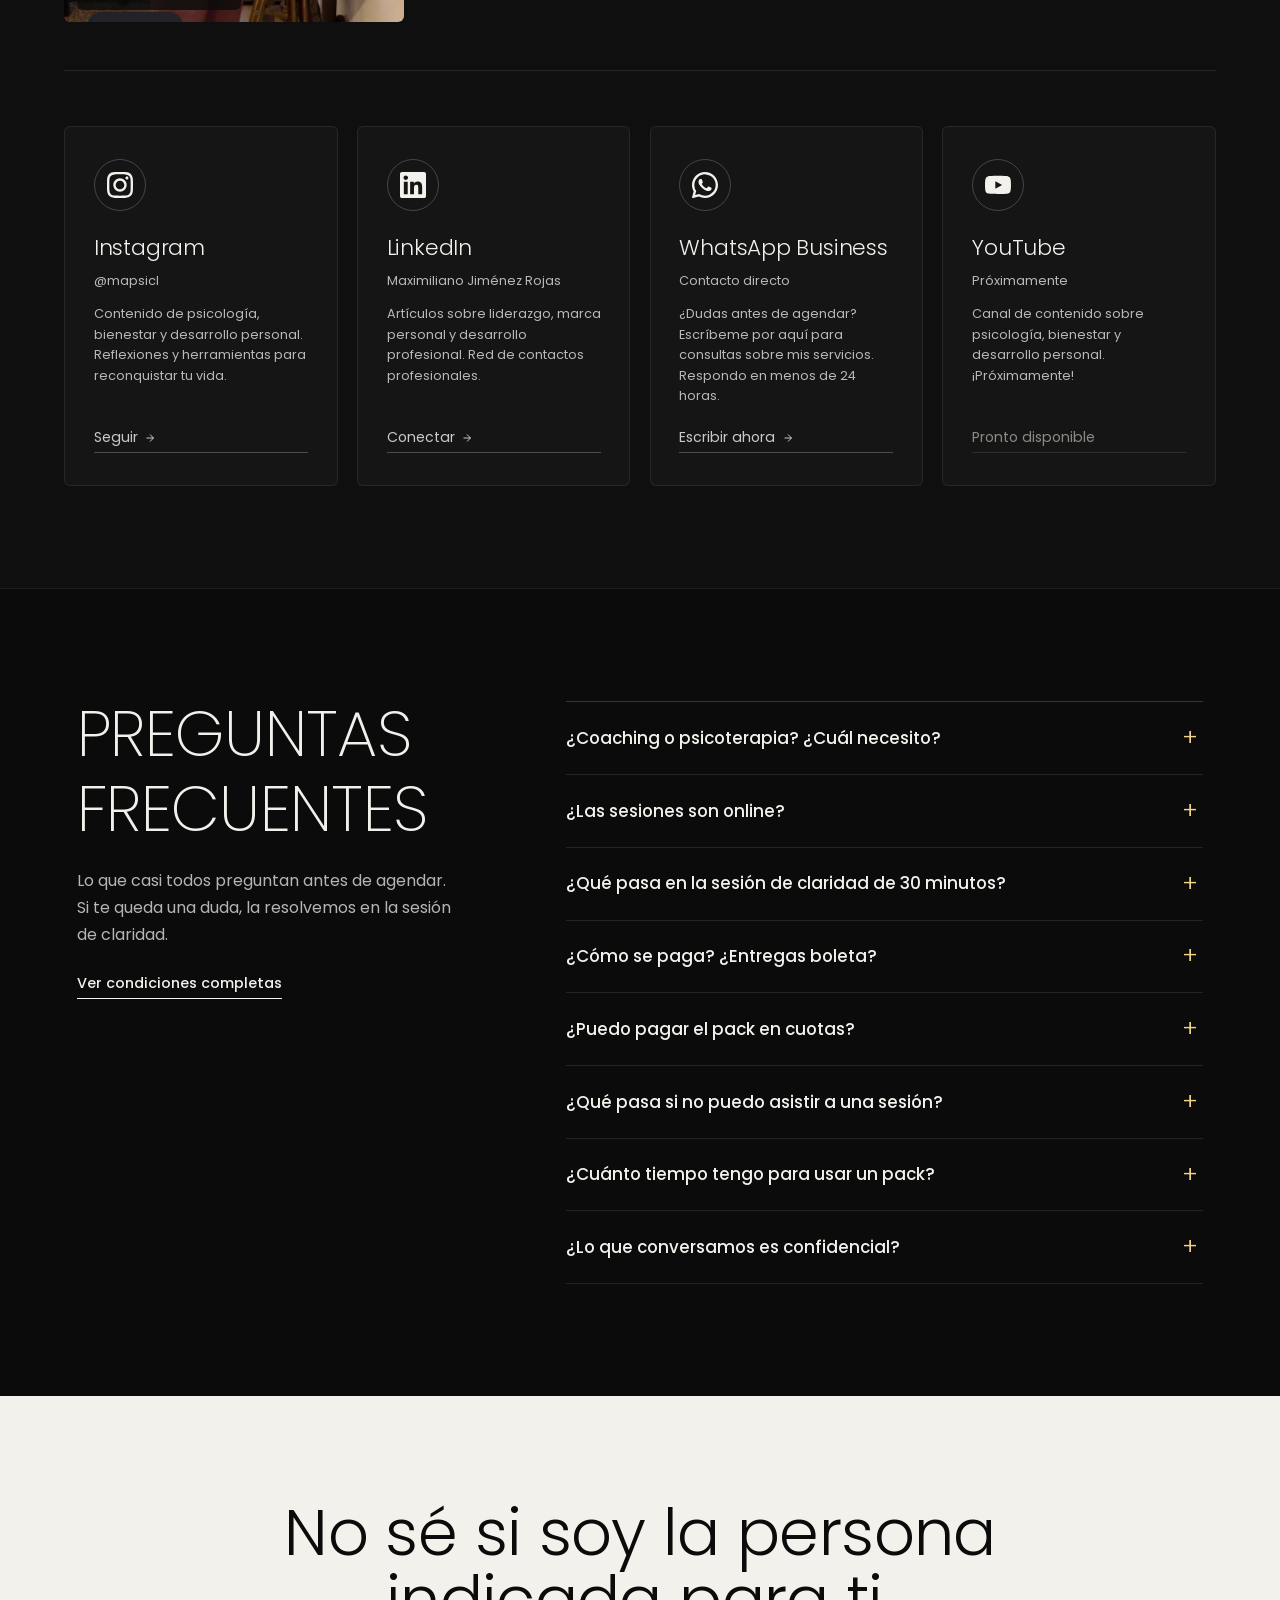
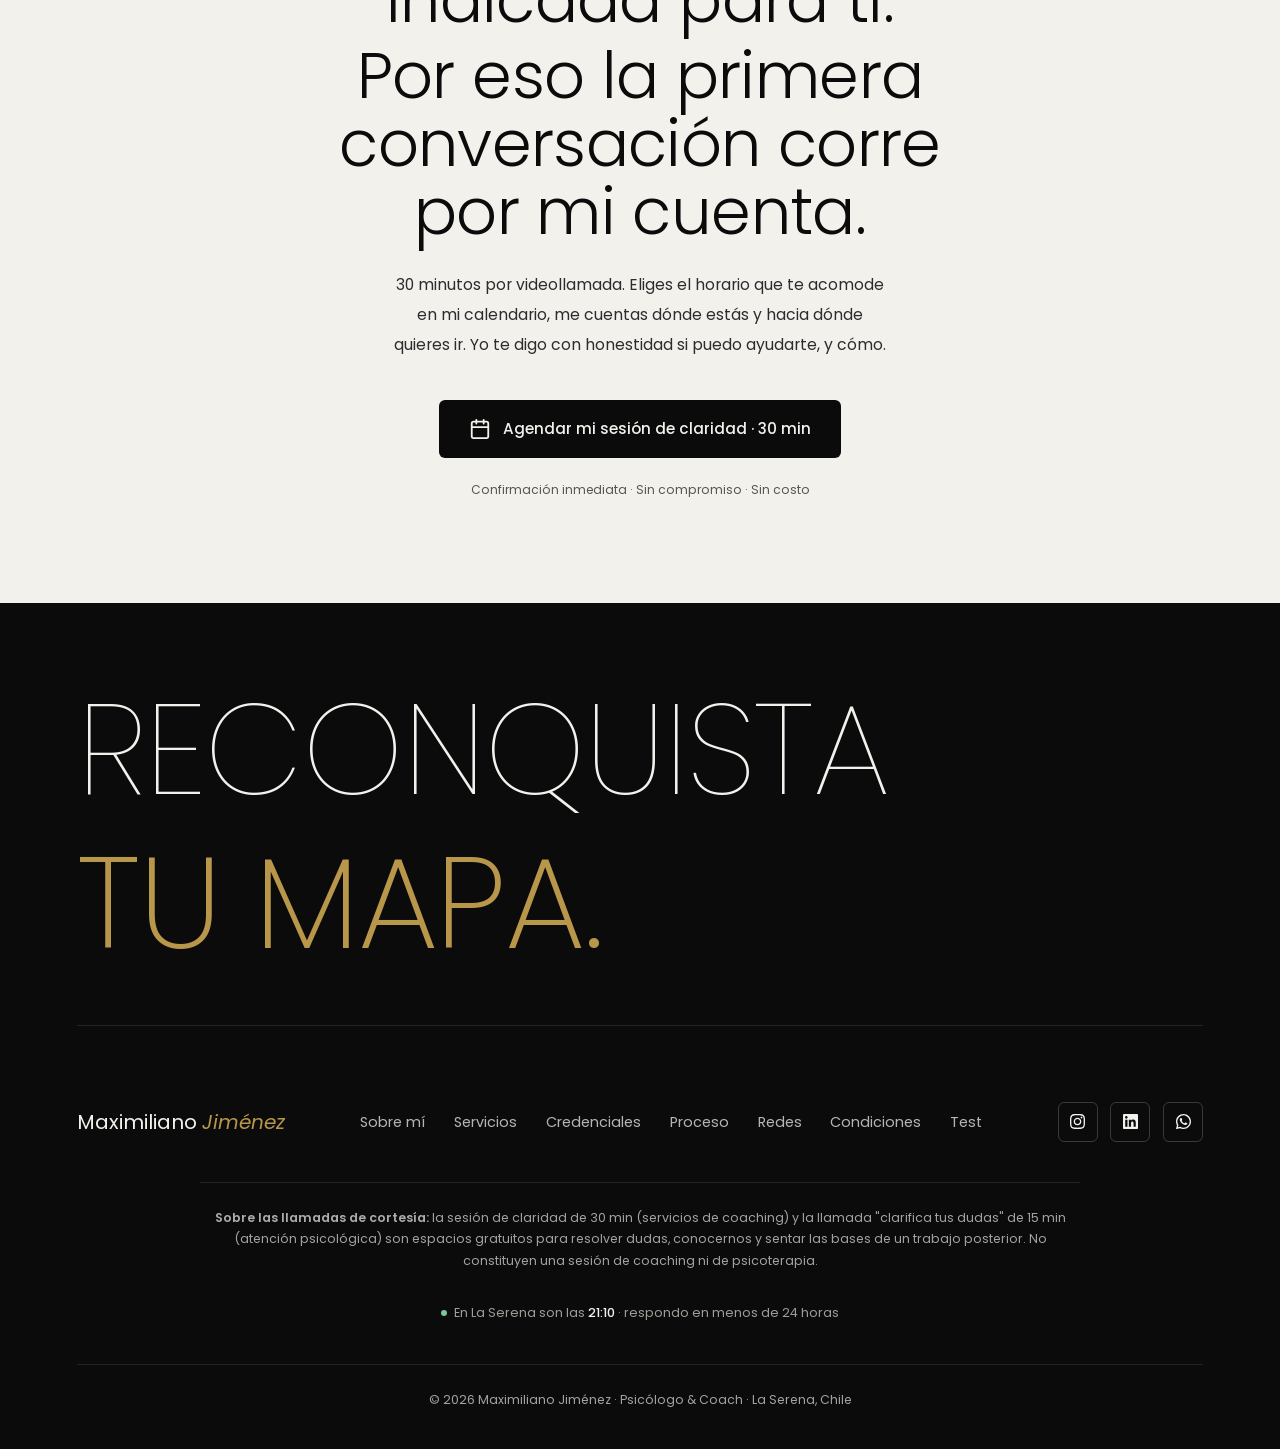
==== commit 42ff6698: "Terminaciones: vista previa al compartir, íconos, 404 propia y detalles de interacción - Imagen para" ====
--- a/index.html
+++ b/index.html
@@ -9,9 +9,51 @@
   <meta name="description" content="Maximiliano Jiménez — Psicólogo, Coach PNL y Magíster en Liderazgo. Coaching para inserción laboral, desarrollo profesional y marca personal en Chile. Sesiones de psicoterapia individual online. +3.700 personas impactadas." />
   <meta name="keywords" content="coach inserción laboral Chile, coaching desarrollo profesional, marca personal redes sociales Chile, psicólogo coach PNL, coach para entrevistas de trabajo, coaching carrera profesional, cómo conseguir primer empleo, coach profesional La Serena, psicólogo online Chile, psicoterapia individual online, terapia psicológica online" />
   <meta name="author" content="Maximiliano Jiménez Rojas" />
-  <meta property="og:title" content="Maximiliano Jiménez — Psicólogo & Coach PNL" />
-  <meta property="og:description" content="Coaching para inserción laboral, desarrollo profesional y marca personal. +3.700 personas impactadas en Chile." />
+  <link rel="canonical" href="https://www.mapsi.cl/" />
+  <!-- Vista previa al compartir (WhatsApp, LinkedIn, Instagram, X) -->
+  <meta property="og:title" content="Maximiliano Jiménez · Psicólogo y Coach PNL" />
+  <meta property="og:description" content="Coaching para inserción laboral, desarrollo profesional y marca personal, y psicoterapia online. Reconquista tu mapa." />
   <meta property="og:type" content="website" />
+  <meta property="og:url" content="https://www.mapsi.cl/" />
+  <meta property="og:site_name" content="Maximiliano Jiménez" />
+  <meta property="og:locale" content="es_CL" />
+  <meta property="og:image" content="https://www.mapsi.cl/img/og-image.jpg" />
+  <meta property="og:image:width" content="1200" />
+  <meta property="og:image:height" content="630" />
+  <meta property="og:image:alt" content="Maximiliano Jiménez en el escenario. Reconquista tu mapa." />
+  <meta name="twitter:card" content="summary_large_image" />
+  <!-- Íconos -->
+  <link rel="icon" href="/favicon.ico" sizes="any" />
+  <link rel="icon" type="image/png" sizes="32x32" href="/favicon-32.png" />
+  <link rel="apple-touch-icon" href="/apple-touch-icon.png" />
+  <link rel="manifest" href="/site.webmanifest" />
+  <!-- Ficha profesional para buscadores -->
+  <script type="application/ld+json">
+  {
+    "@context": "https://schema.org",
+    "@type": "ProfessionalService",
+    "name": "Maximiliano Jiménez · Psicólogo y Coach",
+    "url": "https://www.mapsi.cl/",
+    "image": "https://www.mapsi.cl/img/og-image.jpg",
+    "description": "Coaching para inserción laboral, desarrollo profesional y marca personal, psicoterapia individual online y charlas para organizaciones.",
+    "priceRange": "$45.900 – $64.900 CLP por sesión",
+    "areaServed": "CL",
+    "address": { "@type": "PostalAddress", "addressLocality": "La Serena", "addressRegion": "Coquimbo", "addressCountry": "CL" },
+    "founder": {
+      "@type": "Person",
+      "name": "Maximiliano Jiménez Rojas",
+      "jobTitle": "Psicólogo, Coach PNL y Magíster en Liderazgo",
+      "sameAs": ["https://www.instagram.com/mapsicl/", "https://www.linkedin.com/in/maximiliano-jimenez-rojas-b252bbba/"]
+    },
+    "makesOffer": [
+      { "@type": "Offer", "itemOffered": { "@type": "Service", "name": "Coaching para la Inserción Laboral" } },
+      { "@type": "Offer", "itemOffered": { "@type": "Service", "name": "Coaching para el Desarrollo Profesional" } },
+      { "@type": "Offer", "itemOffered": { "@type": "Service", "name": "Coaching para tu Marca Personal" } },
+      { "@type": "Offer", "itemOffered": { "@type": "Service", "name": "Psicoterapia individual online" } },
+      { "@type": "Offer", "itemOffered": { "@type": "Service", "name": "Charlas y Team Building para organizaciones" } }
+    ]
+  }
+  </script>
   <title>Maximiliano Jiménez — Psicólogo & Coach PNL | La Serena, Chile</title>
 
   <!-- Fonts: Instrument Sans (cuerpo, carácter sutil) + DM Serif Display (titulares y cursivas editoriales) -->
@@ -3448,6 +3490,76 @@
       html[data-theme="pro"] .svc-grid { max-width: 1360px; }
     }
 
+    /* =============================================
+       TERMINACIONES (detalles que se notan sin que se vean)
+    ============================================= */
+    /* Títulos con líneas parejas y párrafos sin palabras huérfanas */
+    h1, h2, h3, .h2, .ph-item, .pp-title, .perfil-q, .rp-h, .cta-h, .svc-name, .fq summary { text-wrap: balance; }
+    p, li, .svc-desc, .pp-text, .fq p, .testi-text { text-wrap: pretty; }
+    /* Cifras del mismo ancho: precios y contadores quedan alineados */
+    .pt-price, .shp-n, .pa-n, .h-stat-n, .sc-price, .svc-price { font-variant-numeric: tabular-nums; }
+
+    /* Botones que "ceden" al presionarlos */
+    :is(.p-btn, .btn-wa, .btn-svc, .nav-wa, .pp-chip, .cm-btn, .sp-call, .theme-tg, .price-tier, .mcta a):active {
+      transform: scale(.97); transition-duration: .08s;
+    }
+
+    /* Subrayado que se dibuja de izquierda a derecha */
+    html[data-theme="pro"] :is(.p-link, .ph-test, .pp-next, .fq-cond) {
+      border-bottom: none; padding-bottom: .2rem;
+      background: linear-gradient(currentColor, currentColor) 0 100% / 100% 1px no-repeat;
+    }
+    html[data-theme="pro"] :is(.p-link, .ph-test, .pp-next, .fq-cond):hover { animation: ul-draw .55s var(--ease); }
+    @keyframes ul-draw { from { background-size: 0 1px; } to { background-size: 100% 1px; } }
+
+    /* Menú: marca la sección en la que estás */
+    .nav-links a { position: relative; }
+    .nav-links a::after {
+      content: ''; position: absolute; left: 0; right: 0; bottom: -6px; height: 1px;
+      background: var(--gold); transform: scaleX(0); transform-origin: left; transition: transform .45s var(--ease);
+    }
+    .nav-links a.is-active { color: var(--white); }
+    .nav-links a.is-active::after { transform: scaleX(1); }
+    /* Menú: se esconde al bajar y vuelve al subir */
+    nav#nav { transition: transform .45s var(--ease), background .4s, border-color .4s, backdrop-filter .4s; }
+    nav#nav.nav-hidden { transform: translateY(-105%); }
+
+    /* Barra fija para agendar (solo celular, tema Pro) */
+    .mcta { display: none; }
+    @media (max-width: 760px) {
+      html[data-theme="pro"] .mcta {
+        display: flex; position: fixed; left: 0; right: 0; bottom: 0; z-index: 850;
+        padding: .7rem 1rem calc(.7rem + env(safe-area-inset-bottom));
+        background: rgba(11,11,12,.92); backdrop-filter: blur(14px); -webkit-backdrop-filter: blur(14px);
+        border-top: 1px solid rgba(243,241,236,.12);
+        transform: translateY(110%); transition: transform .45s var(--ease);
+      }
+      html[data-theme="pro"] .mcta.show { transform: none; }
+      html[data-theme="pro"] .mcta a {
+        flex: 1; display: flex; align-items: center; justify-content: center; gap: .6rem;
+        padding: .85rem 1rem; border-radius: 6px; background: var(--p-bone); color: var(--p-ink);
+        font-family: var(--font-s); font-weight: 500; font-size: .95rem; white-space: nowrap;
+      }
+      html[data-theme="pro"] .mcta small { font-size: .78rem; color: var(--p-ink2); font-weight: 400; }
+      /* WhatsApp sube para no quedar tapado por la barra */
+      html[data-theme="pro"] body.mcta-on #wa-float { bottom: calc(5.4rem + env(safe-area-inset-bottom)); transition: bottom .45s var(--ease), opacity .5s, transform .5s; }
+    }
+
+    /* Hora local en La Serena (footer) */
+    .f-local { width: 100%; text-align: center; font-family: var(--font-s); font-size: .8rem; color: var(--grey1); margin-top: .4rem; }
+    .f-local b { font-weight: 500; color: var(--white); font-variant-numeric: tabular-nums; }
+    .f-local .dot { display: inline-block; width: 6px; height: 6px; border-radius: 50%; margin-right: .45rem; vertical-align: 1px; background: #7cc49a; }
+
+    /* Transición suave entre páginas del sitio (inicio ↔ condiciones) */
+    @view-transition { navigation: auto; }
+    ::view-transition-old(root), ::view-transition-new(root) { animation-duration: .35s; }
+
+    @media (prefers-reduced-motion: reduce) {
+      @view-transition { navigation: none; }
+      nav#nav.nav-hidden { transform: none; }
+      html[data-theme="pro"] :is(.p-link, .ph-test, .pp-next, .fq-cond):hover { animation: none; }
+    }
+
     /* Pro: "Quién soy" deja solo el Mapa de Max (foto y cita ya están en SOY MAX) */
     html[data-theme="pro"] #sobre-mi .about-grid { grid-template-columns: 1fr; max-width: 1240px; margin: 0 auto; }
     html[data-theme="pro"] #sobre-mi .about-grid > .rv-l,
@@ -3501,6 +3613,11 @@
 <div id="c-ring" aria-hidden="true"></div>
 
 <!-- FLOATING WA -->
+<!-- Barra fija para agendar en celular (tema Pro): aparece tras el hero y se retira en el cierre -->
+<div class="mcta" id="mcta">
+  <a href="#" data-cal target="_blank" rel="noopener">Agenda tu sesión gratis de 30 min <span aria-hidden="true">→</span></a>
+</div>
+
 <a id="wa-float" href="#" data-wa target="_blank" rel="noopener" aria-label="WhatsApp">
   <svg viewBox="0 0 24 24"><path d="M17.472 14.382c-.297-.149-1.758-.867-2.03-.967-.273-.099-.471-.148-.67.15-.197.297-.767.966-.94 1.164-.173.199-.347.223-.644.075-.297-.15-1.255-.463-2.39-1.475-.883-.788-1.48-1.761-1.653-2.059-.173-.297-.018-.458.13-.606.134-.133.298-.347.446-.52.149-.174.198-.298.298-.497.099-.198.05-.371-.025-.52-.075-.149-.669-1.612-.916-2.207-.242-.579-.487-.5-.669-.51-.173-.008-.371-.01-.57-.01-.198 0-.52.074-.792.372-.272.297-1.04 1.016-1.04 2.479 0 1.462 1.065 2.875 1.213 3.074.149.198 2.096 3.2 5.077 4.487.709.306 1.262.489 1.694.625.712.227 1.36.195 1.871.118.571-.085 1.758-.719 2.006-1.413.248-.694.248-1.289.173-1.413-.074-.124-.272-.198-.57-.347z"/><path d="M12 0C5.373 0 0 5.373 0 12c0 2.108.549 4.1 1.508 5.836L.057 23.5a.5.5 0 0 0 .61.61l5.666-1.451A11.94 11.94 0 0 0 12 24c6.627 0 12-5.373 12-12S18.627 0 12 0zm0 21.818a9.806 9.806 0 0 1-5.002-1.371l-.357-.212-3.727.955.974-3.655-.233-.375A9.818 9.818 0 1 1 12 21.818z"/></svg>
 </a>
@@ -4955,6 +5072,7 @@
       </a>
     </div>
     <div class="f-disclaimer"><strong>Sobre las llamadas de cortesía:</strong> la sesión de claridad de 30 min (servicios de coaching) y la llamada "clarifica tus dudas" de 15 min (atención psicológica) son espacios gratuitos para resolver dudas, conocernos y sentar las bases de un trabajo posterior. No constituyen una sesión de coaching ni de psicoterapia.</div>
+    <p class="f-local" id="f-local" hidden><span class="dot" aria-hidden="true"></span>En La Serena son las <b id="f-time">--:--</b> · respondo en menos de 24 horas</p>
     <div class="f-copy">© 2026 Maximiliano Jiménez · Psicólogo & Coach · La Serena, Chile</div>
   </div>
 </footer>
@@ -5536,6 +5654,64 @@
     check();
   }, 'pro-wa-float');
 
+  /* ── TERMINACIONES: hora en La Serena, sección activa, menú inteligente y barra de agendar ── */
+  safe(function() {
+    // Hora local en La Serena (Chile continental), se actualiza cada 30 s
+    var box = document.getElementById('f-local'), t = document.getElementById('f-time');
+    if (box && t && window.Intl) {
+      var fmt = new Intl.DateTimeFormat('es-CL', { timeZone: 'America/Santiago', hour: '2-digit', minute: '2-digit', hour12: false });
+      var tick = function() { t.textContent = fmt.format(new Date()); };
+      tick(); box.hidden = false; setInterval(tick, 30000);
+    }
+  }, 'local-time');
+
+  safe(function() {
+    // El menú marca la sección visible
+    var links = Array.prototype.slice.call(document.querySelectorAll('.nav-links a[href^="#"]'));
+    if (!links.length || !('IntersectionObserver' in window)) return;
+    var map = {};
+    links.forEach(function(a) { var s = document.querySelector(a.getAttribute('href')); if (s) map[s.id] = a; });
+    var io = new IntersectionObserver(function(entries) {
+      entries.forEach(function(e) {
+        if (!e.isIntersecting) return;
+        links.forEach(function(a) { a.classList.remove('is-active'); });
+        if (map[e.target.id]) map[e.target.id].classList.add('is-active');
+      });
+    }, { rootMargin: '-45% 0px -50% 0px' });
+    Object.keys(map).forEach(function(id) { io.observe(document.getElementById(id)); });
+  }, 'nav-active');
+
+  safe(function() {
+    // El menú se esconde al bajar y vuelve al subir; la barra de agendar aparece en celular tras el hero
+    var nav = document.getElementById('nav');
+    var burger = document.getElementById('burger');
+    var bar = document.getElementById('mcta');
+    var hero = document.getElementById('pro-hero');
+    var end = document.getElementById('cta-final');
+    var lastY = window.scrollY, ticking = false;
+    function update() {
+      ticking = false;
+      var y = window.scrollY, dy = y - lastY;
+      var menuOpen = burger && burger.classList.contains('open');
+      if (nav && !menuOpen) {
+        if (y < 300 || dy < -4) nav.classList.remove('nav-hidden');
+        else if (dy > 6) nav.classList.add('nav-hidden');
+      }
+      lastY = y;
+      if (bar && hero) {
+        var pro = document.documentElement.getAttribute('data-theme') === 'pro';
+        var vh = window.innerHeight;
+        var show = pro && hero.getBoundingClientRect().bottom < vh * 0.3 &&
+                   !(end && end.getBoundingClientRect().top < vh * 0.85);
+        bar.classList.toggle('show', show);
+        document.body.classList.toggle('mcta-on', show && window.innerWidth <= 760);
+      }
+    }
+    window.addEventListener('scroll', function() { if (!ticking) { ticking = true; requestAnimationFrame(update); } }, { passive: true });
+    window.addEventListener('mj-theme', update);
+    update();
+  }, 'nav-smart');
+
   /* ── PRO · MANIFIESTO: cada palabra se enciende a medida que bajas ── */
   safe(function() {
     var sec = document.getElementById('pro-manifesto');
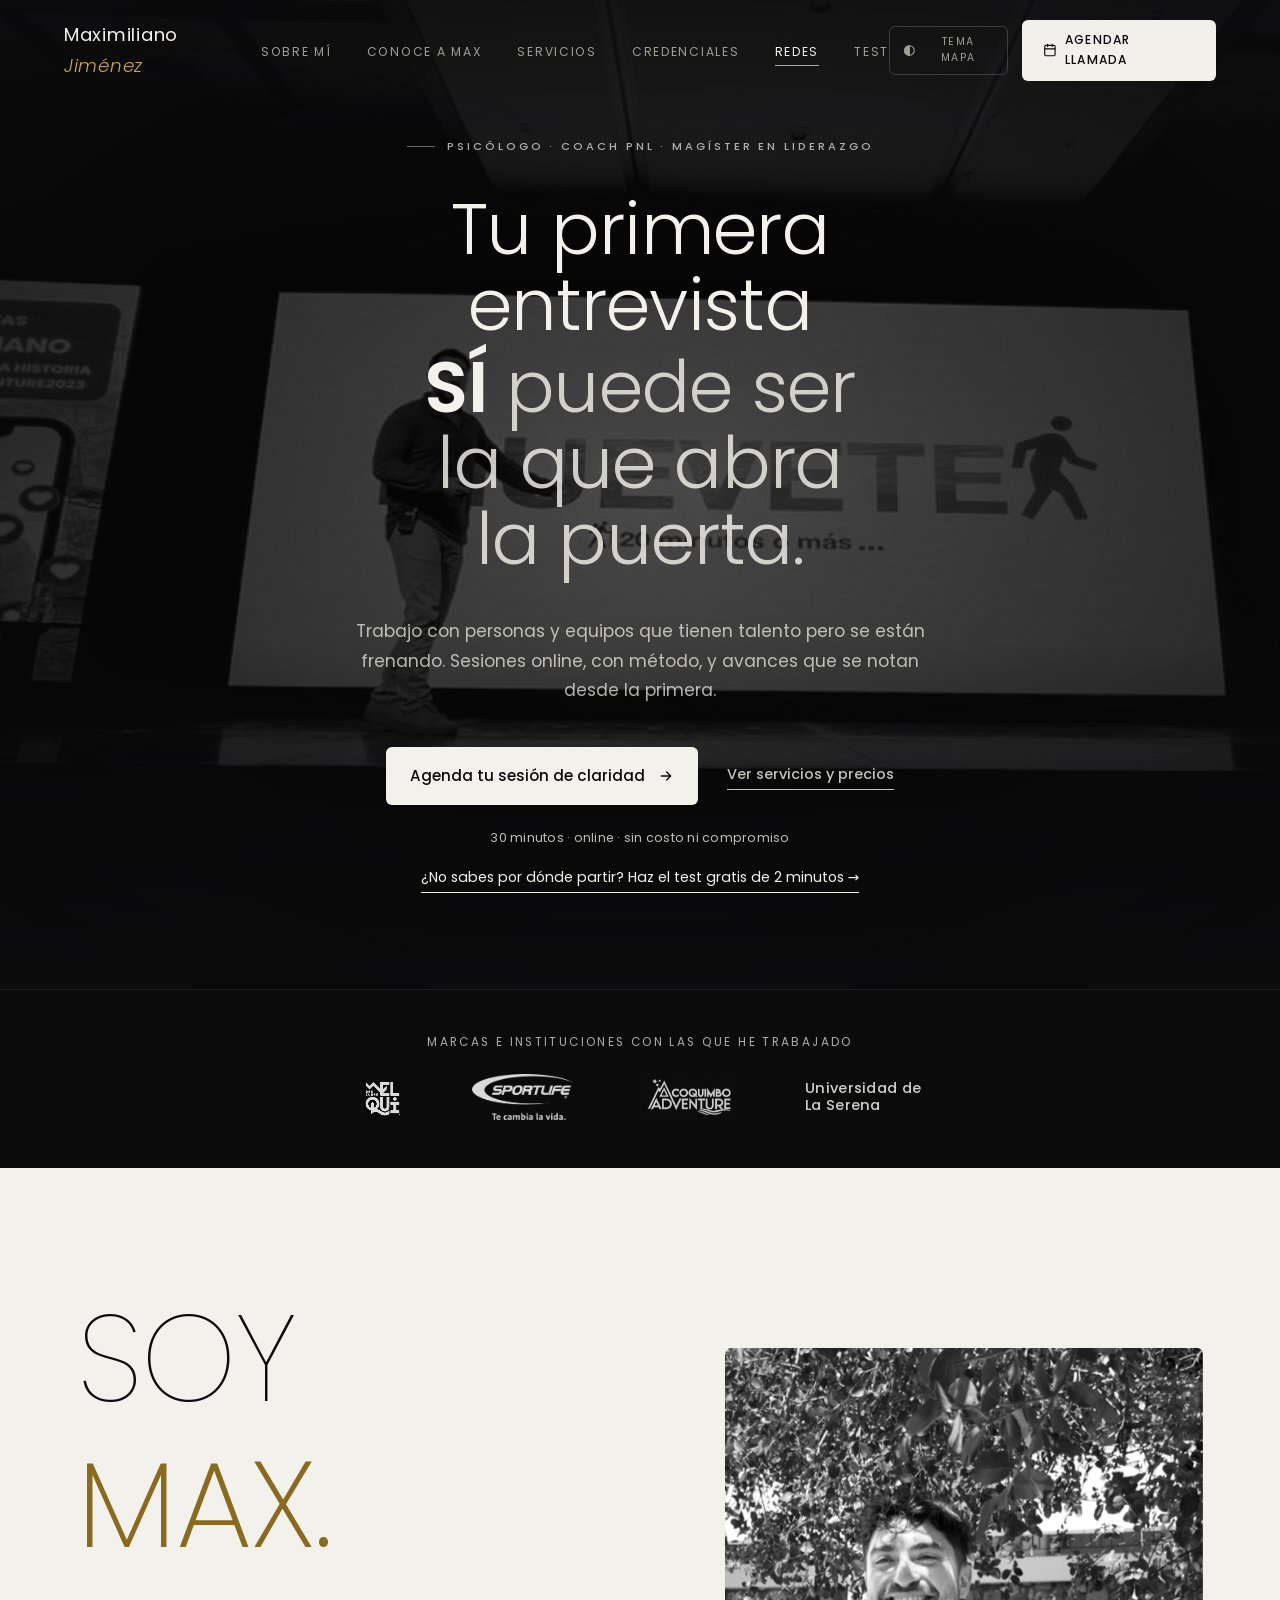
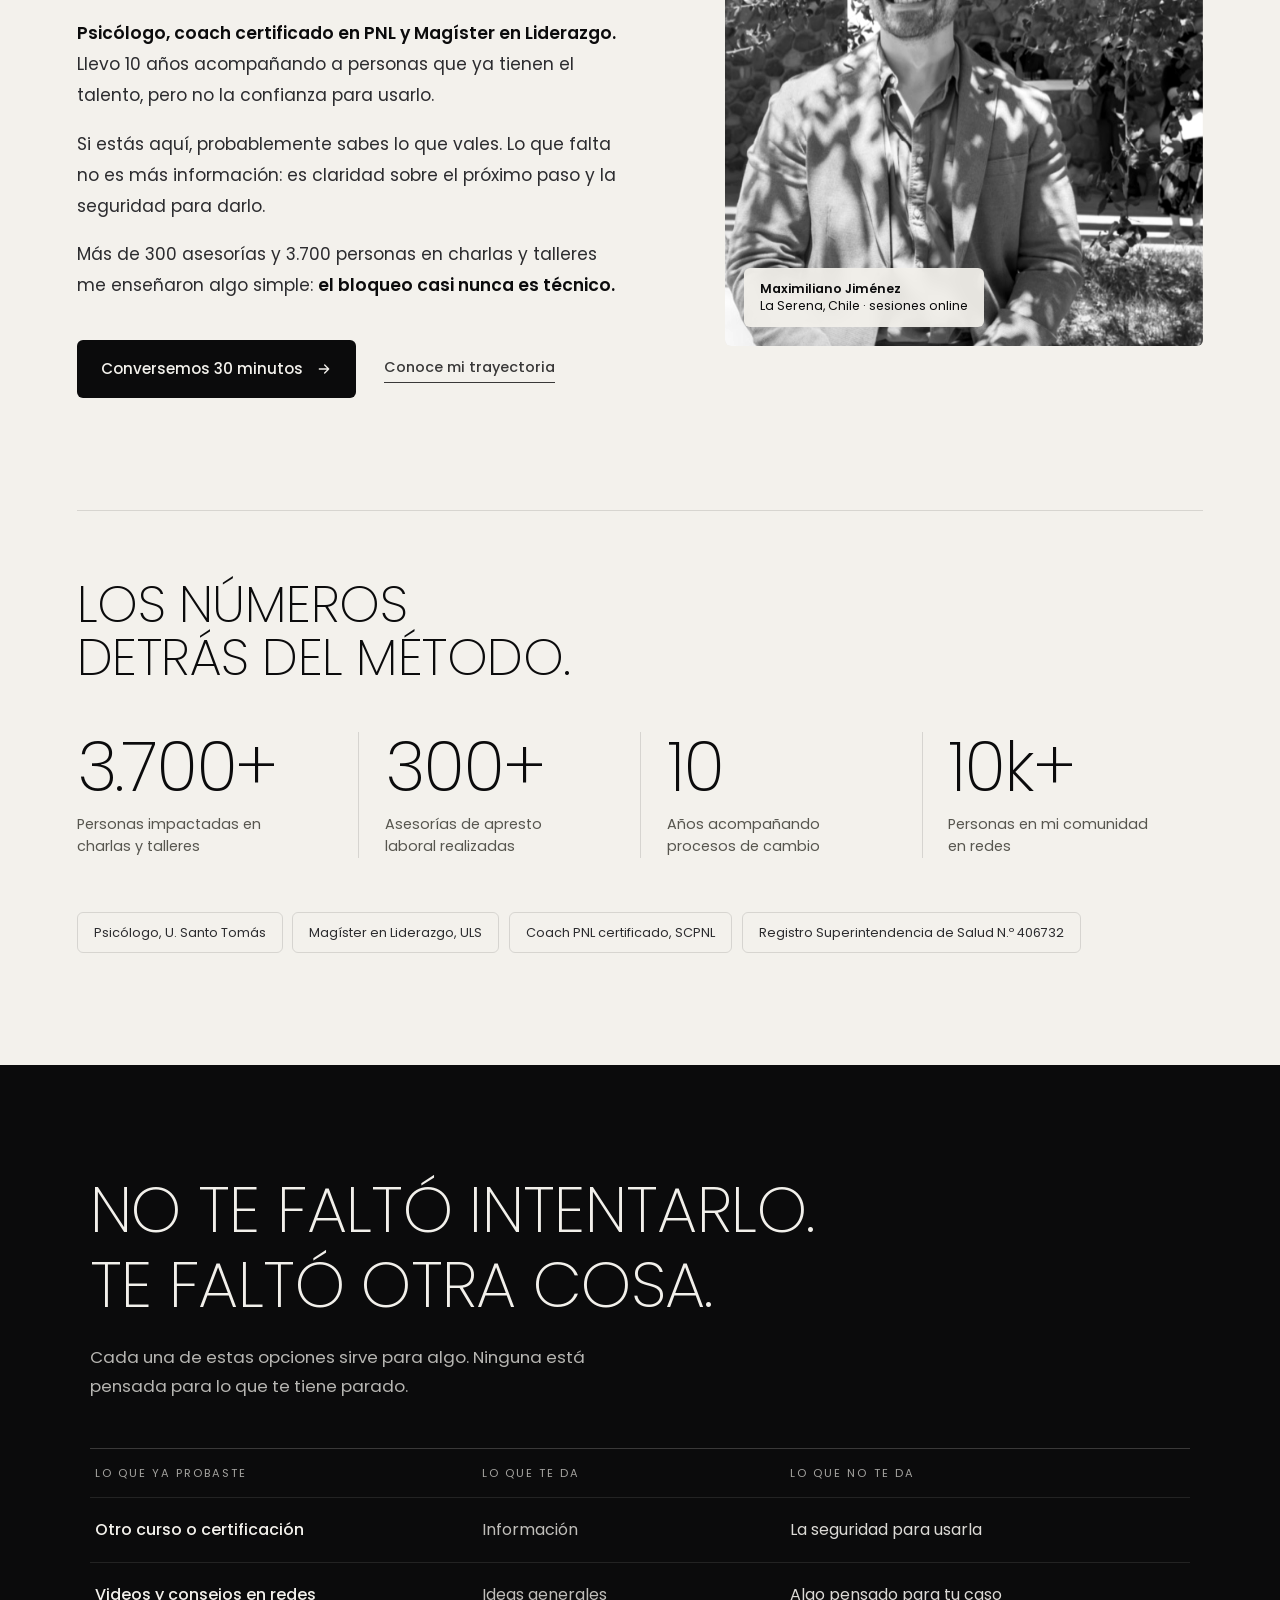
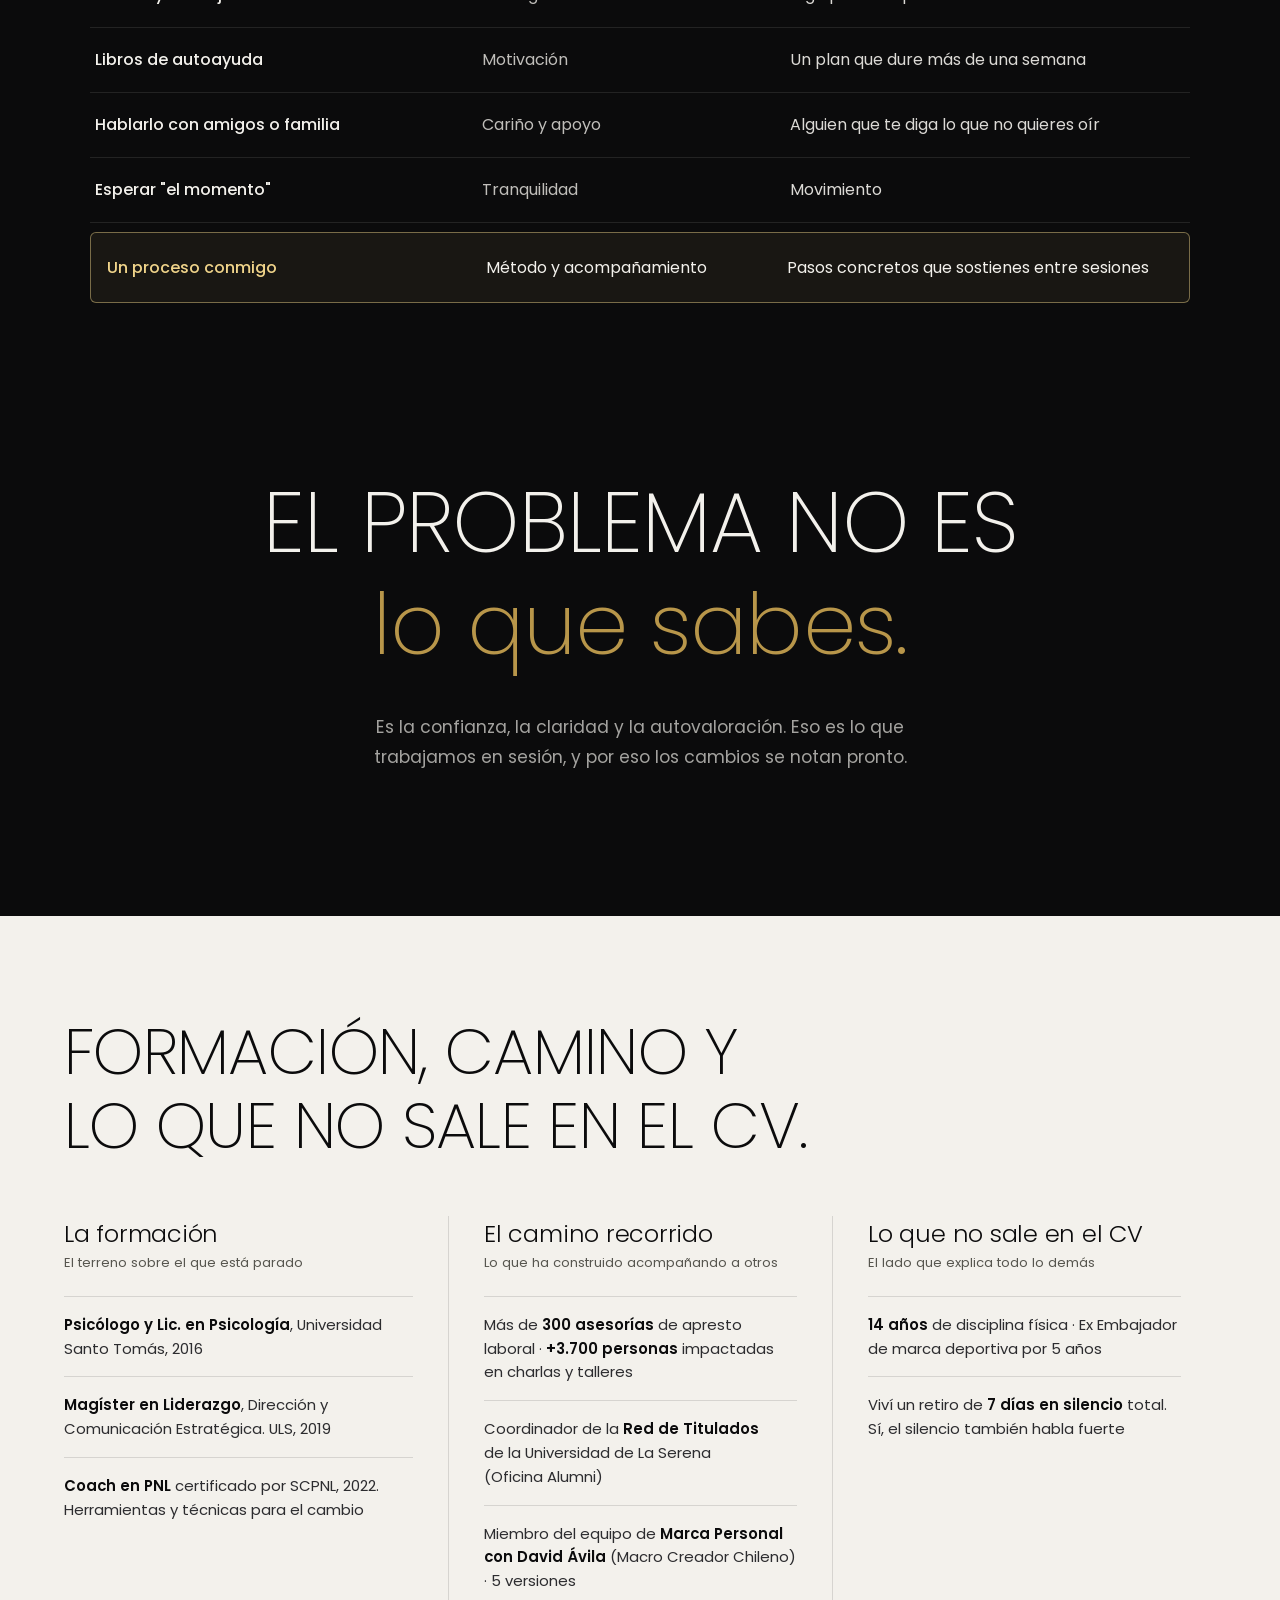
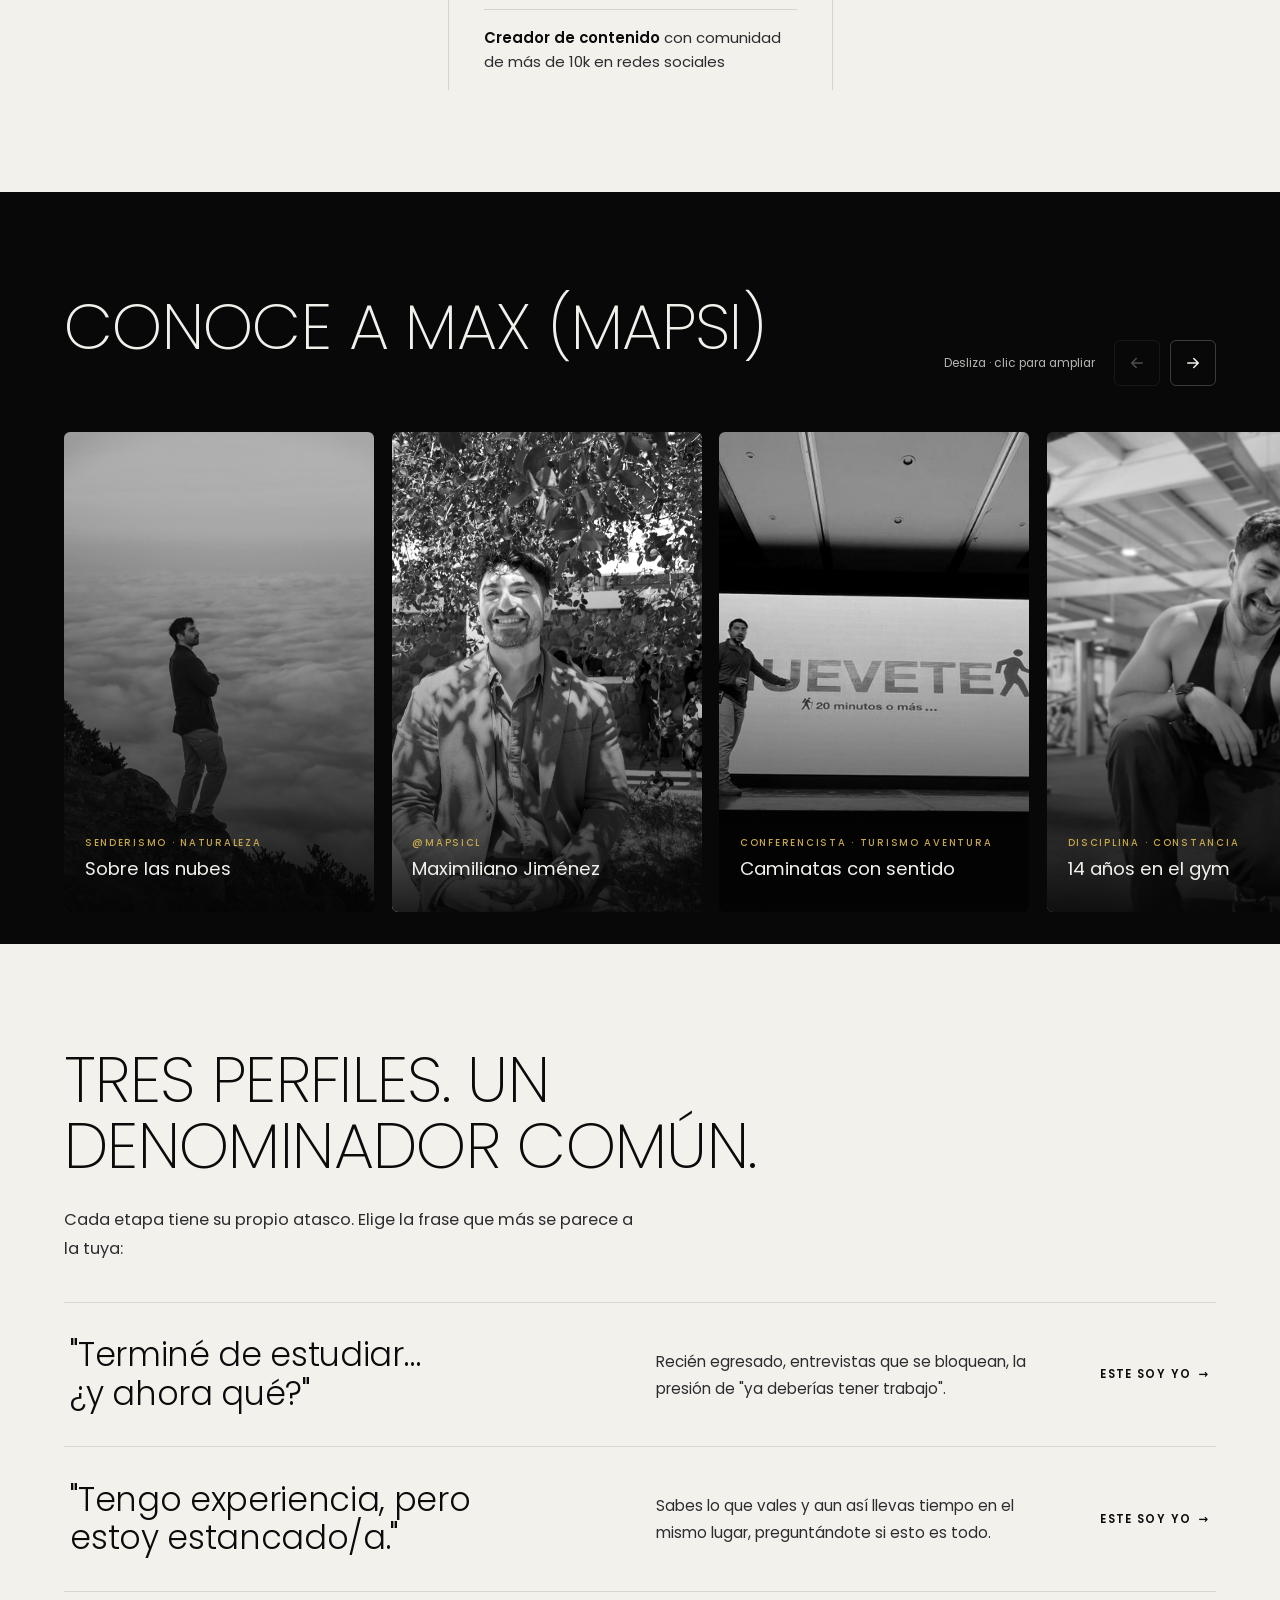
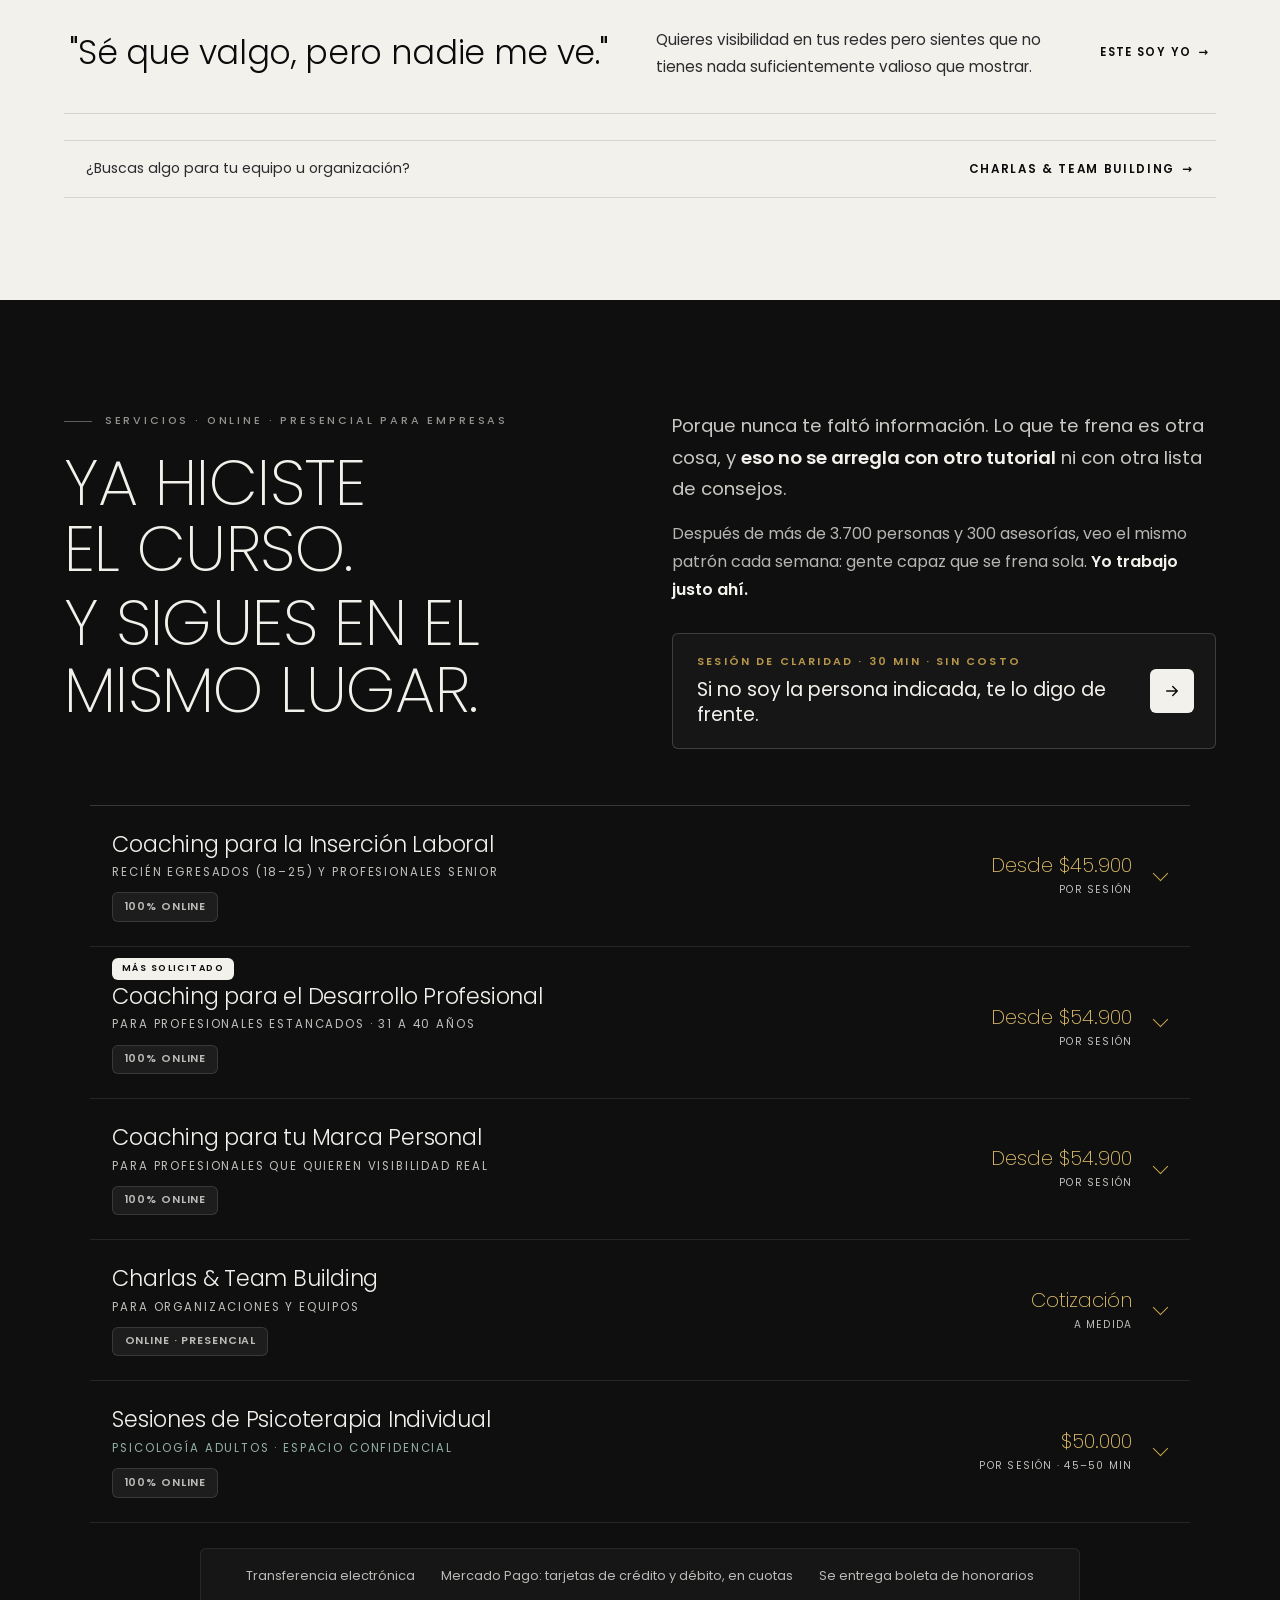
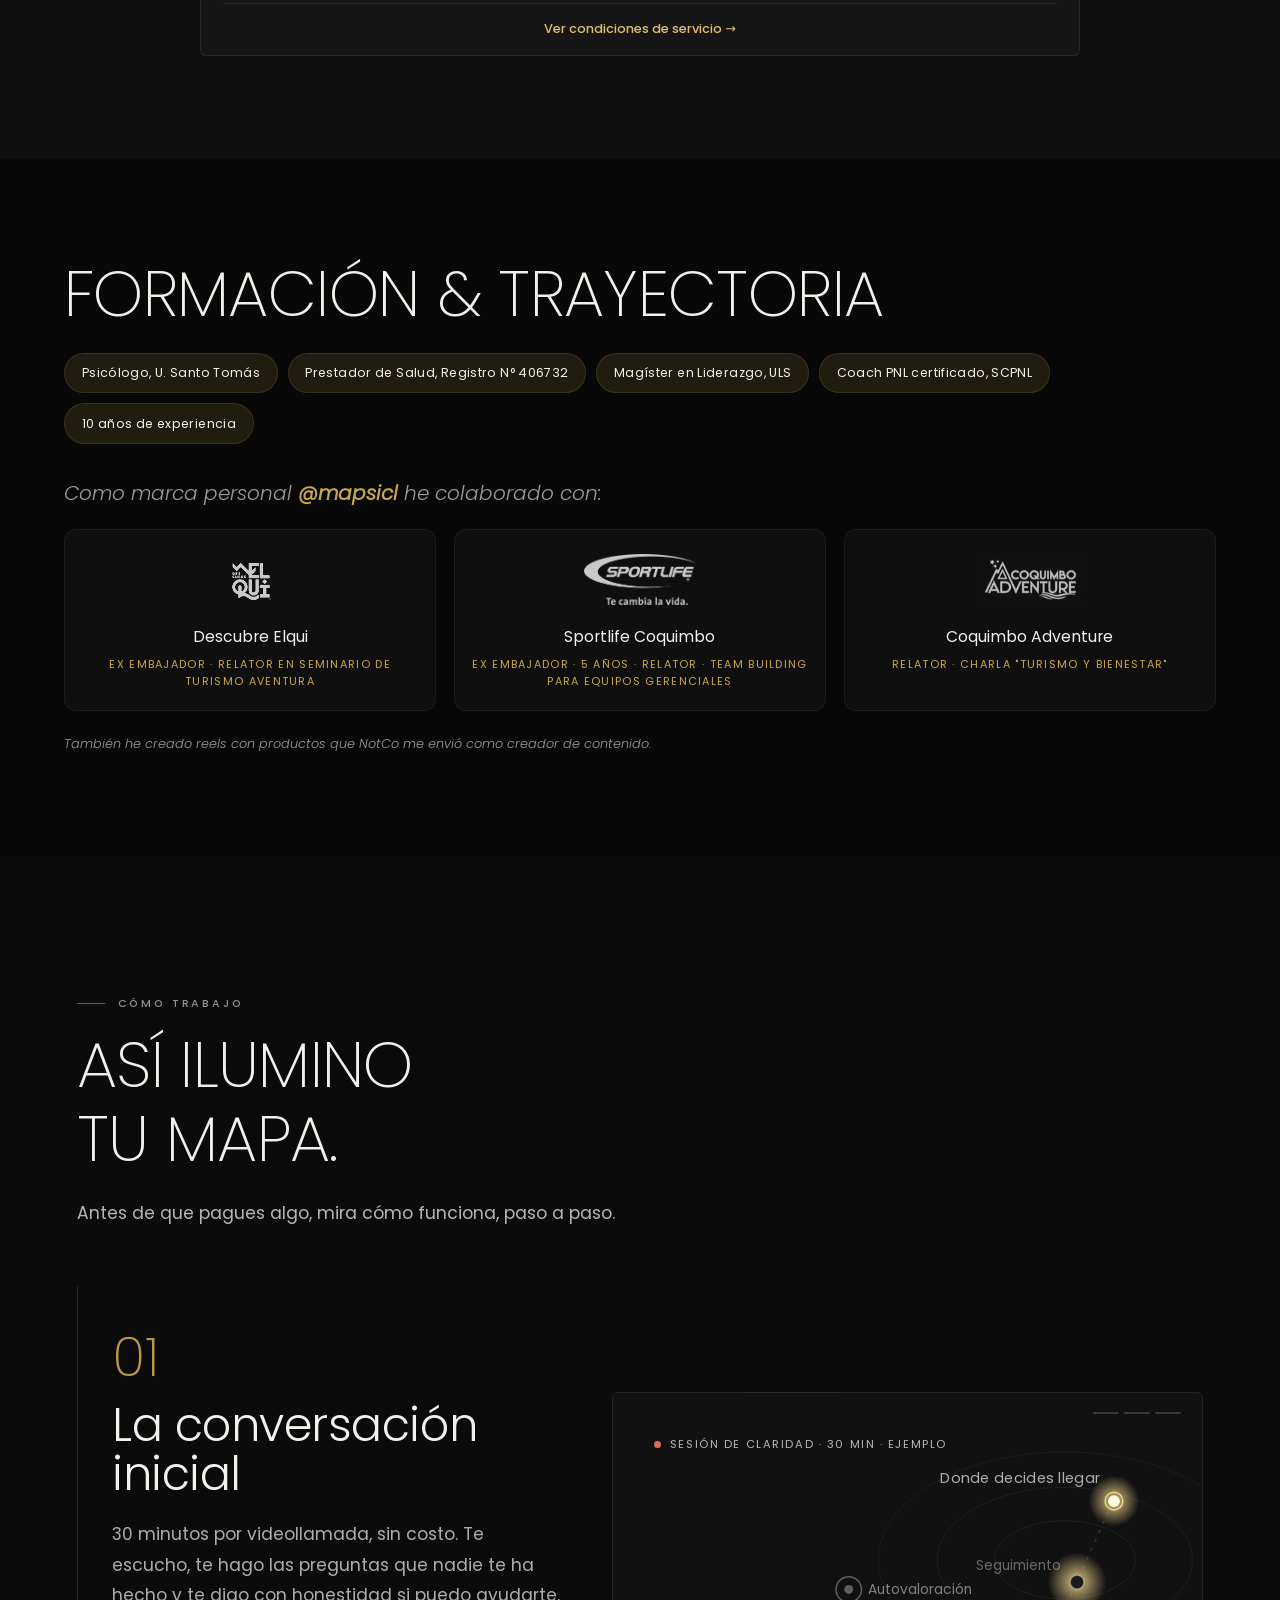
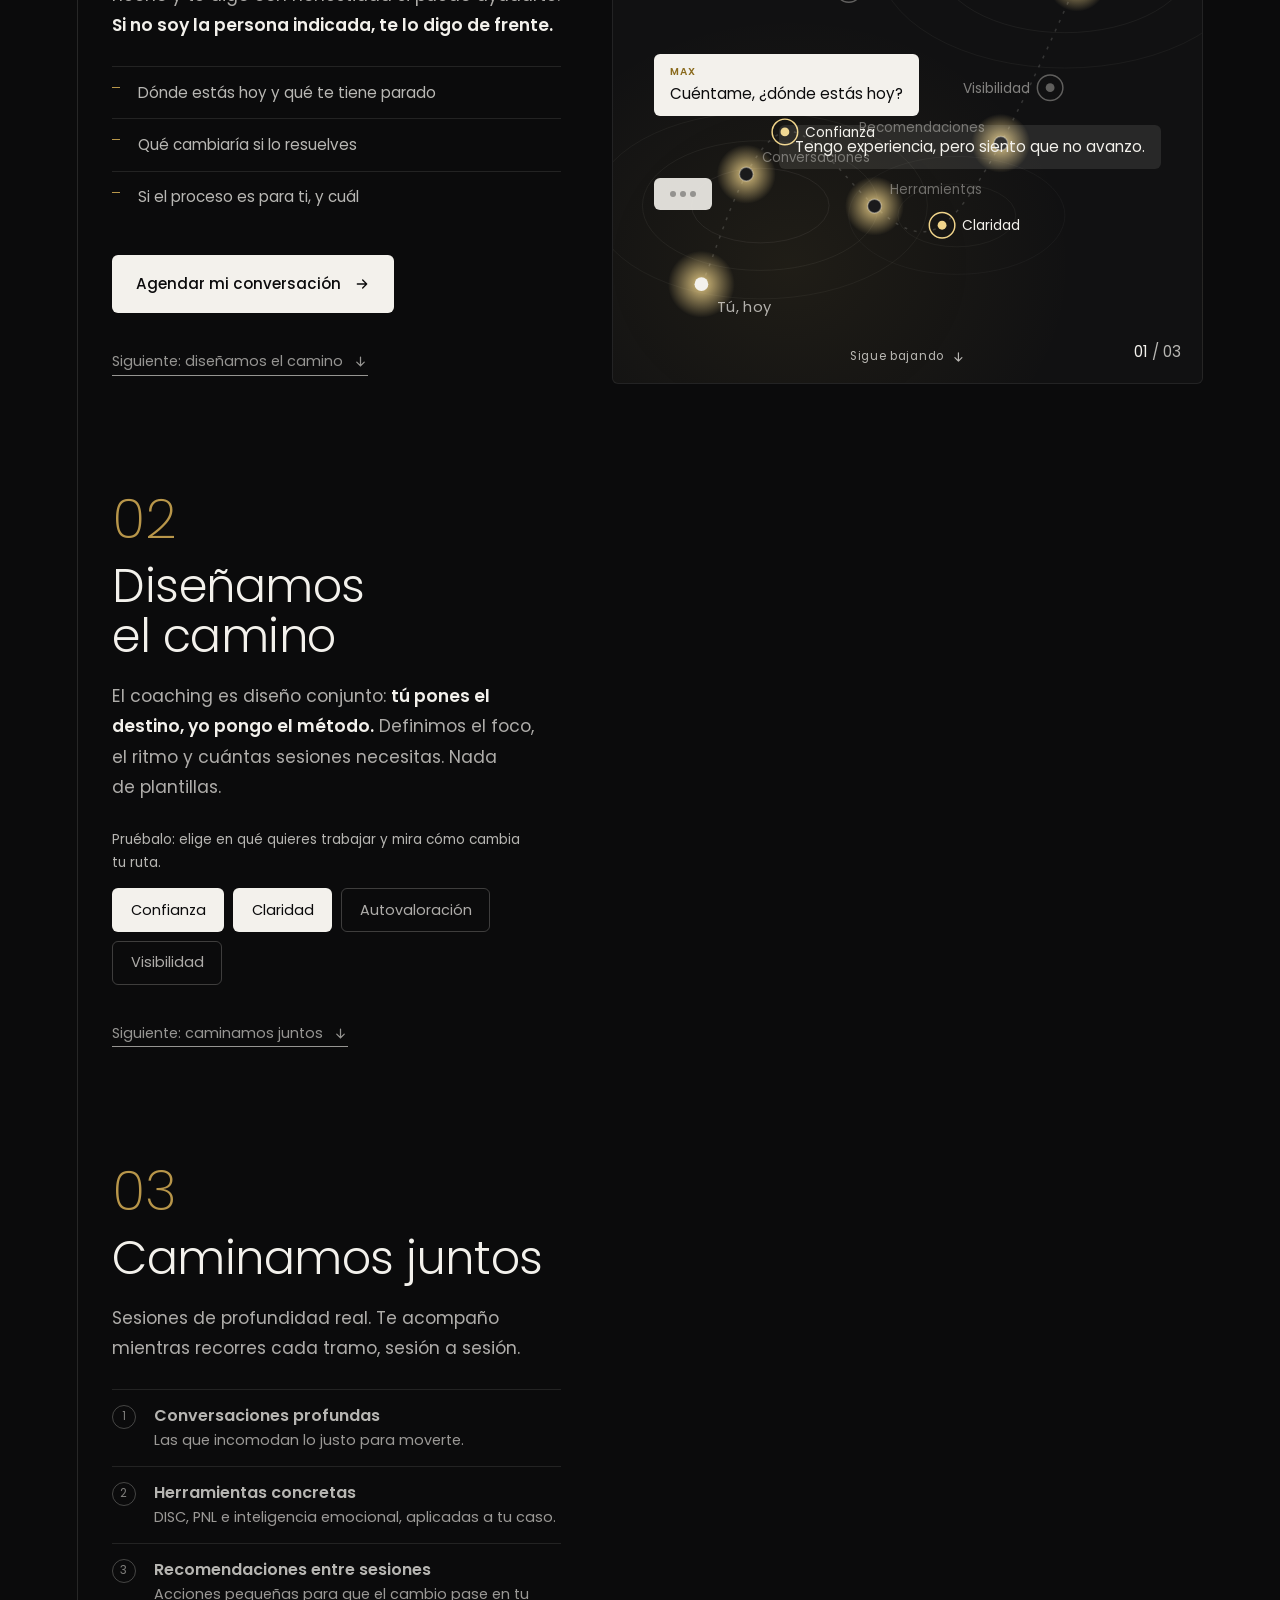
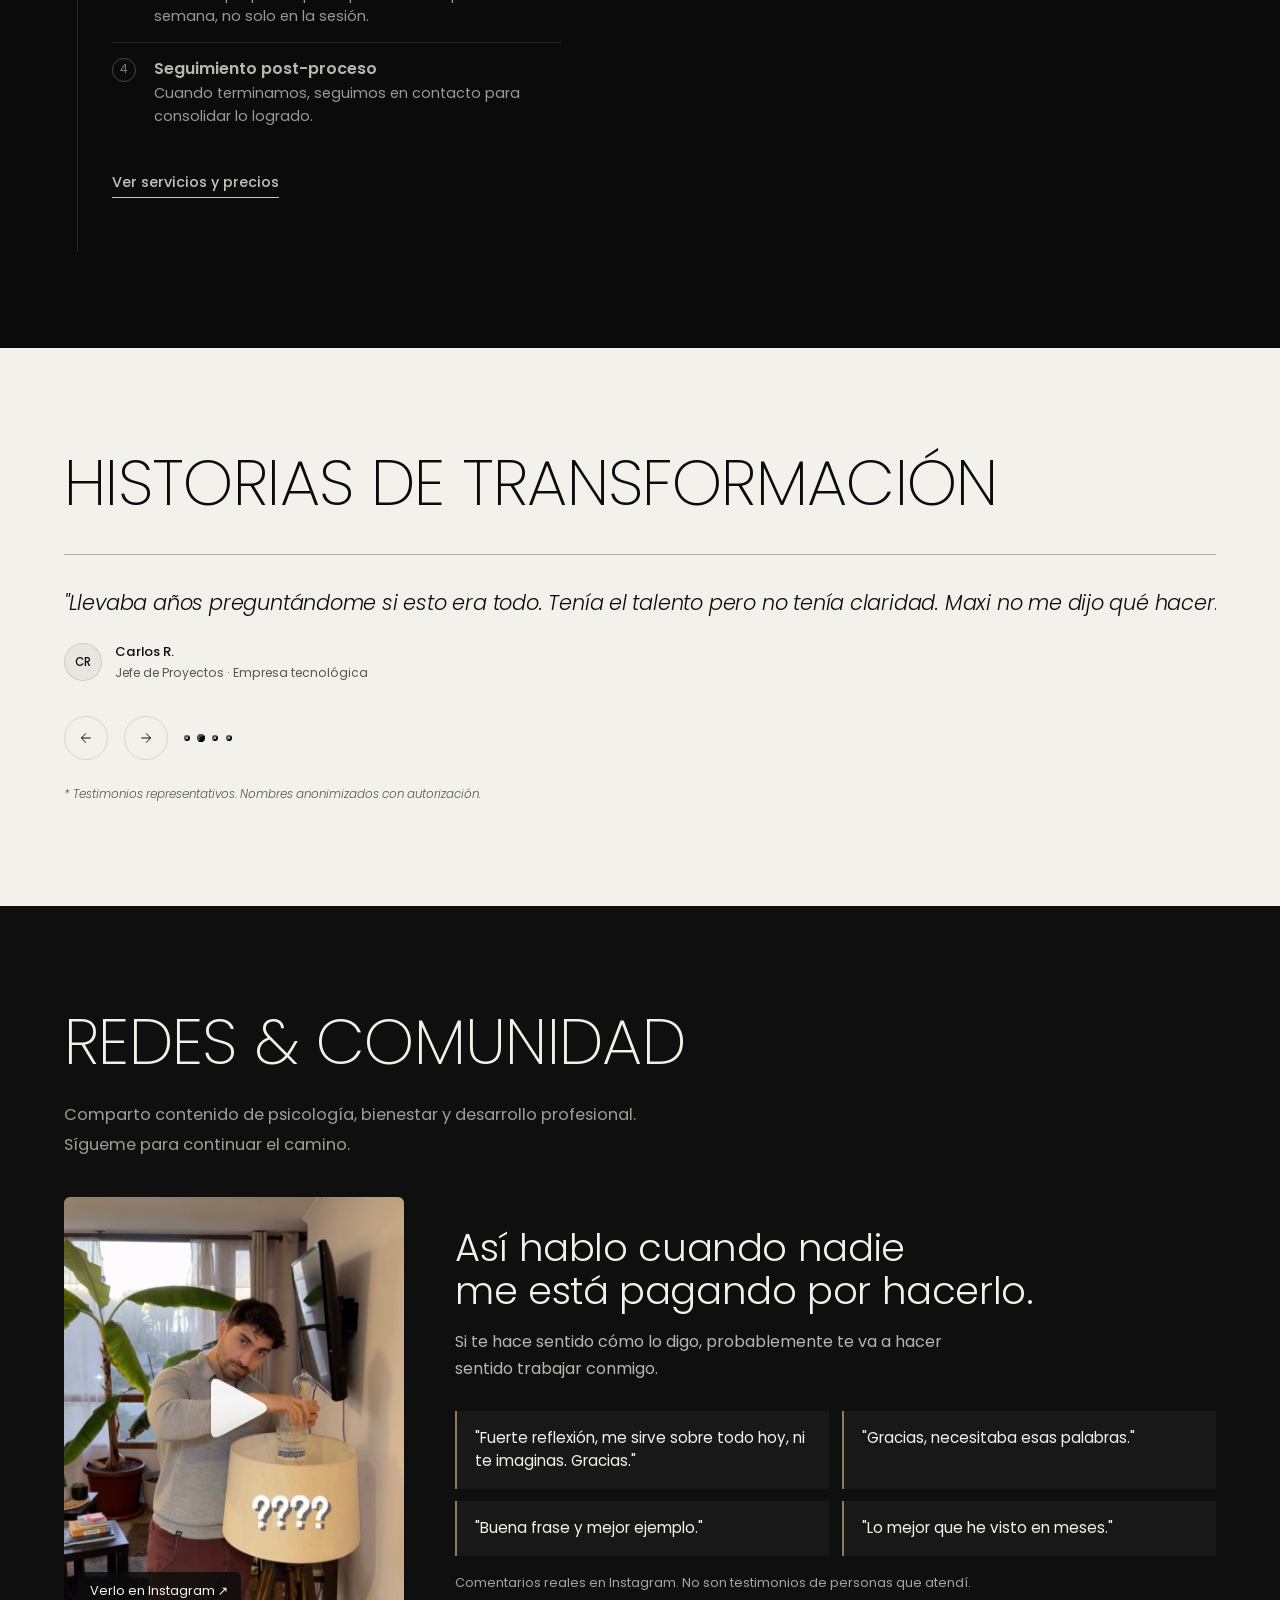
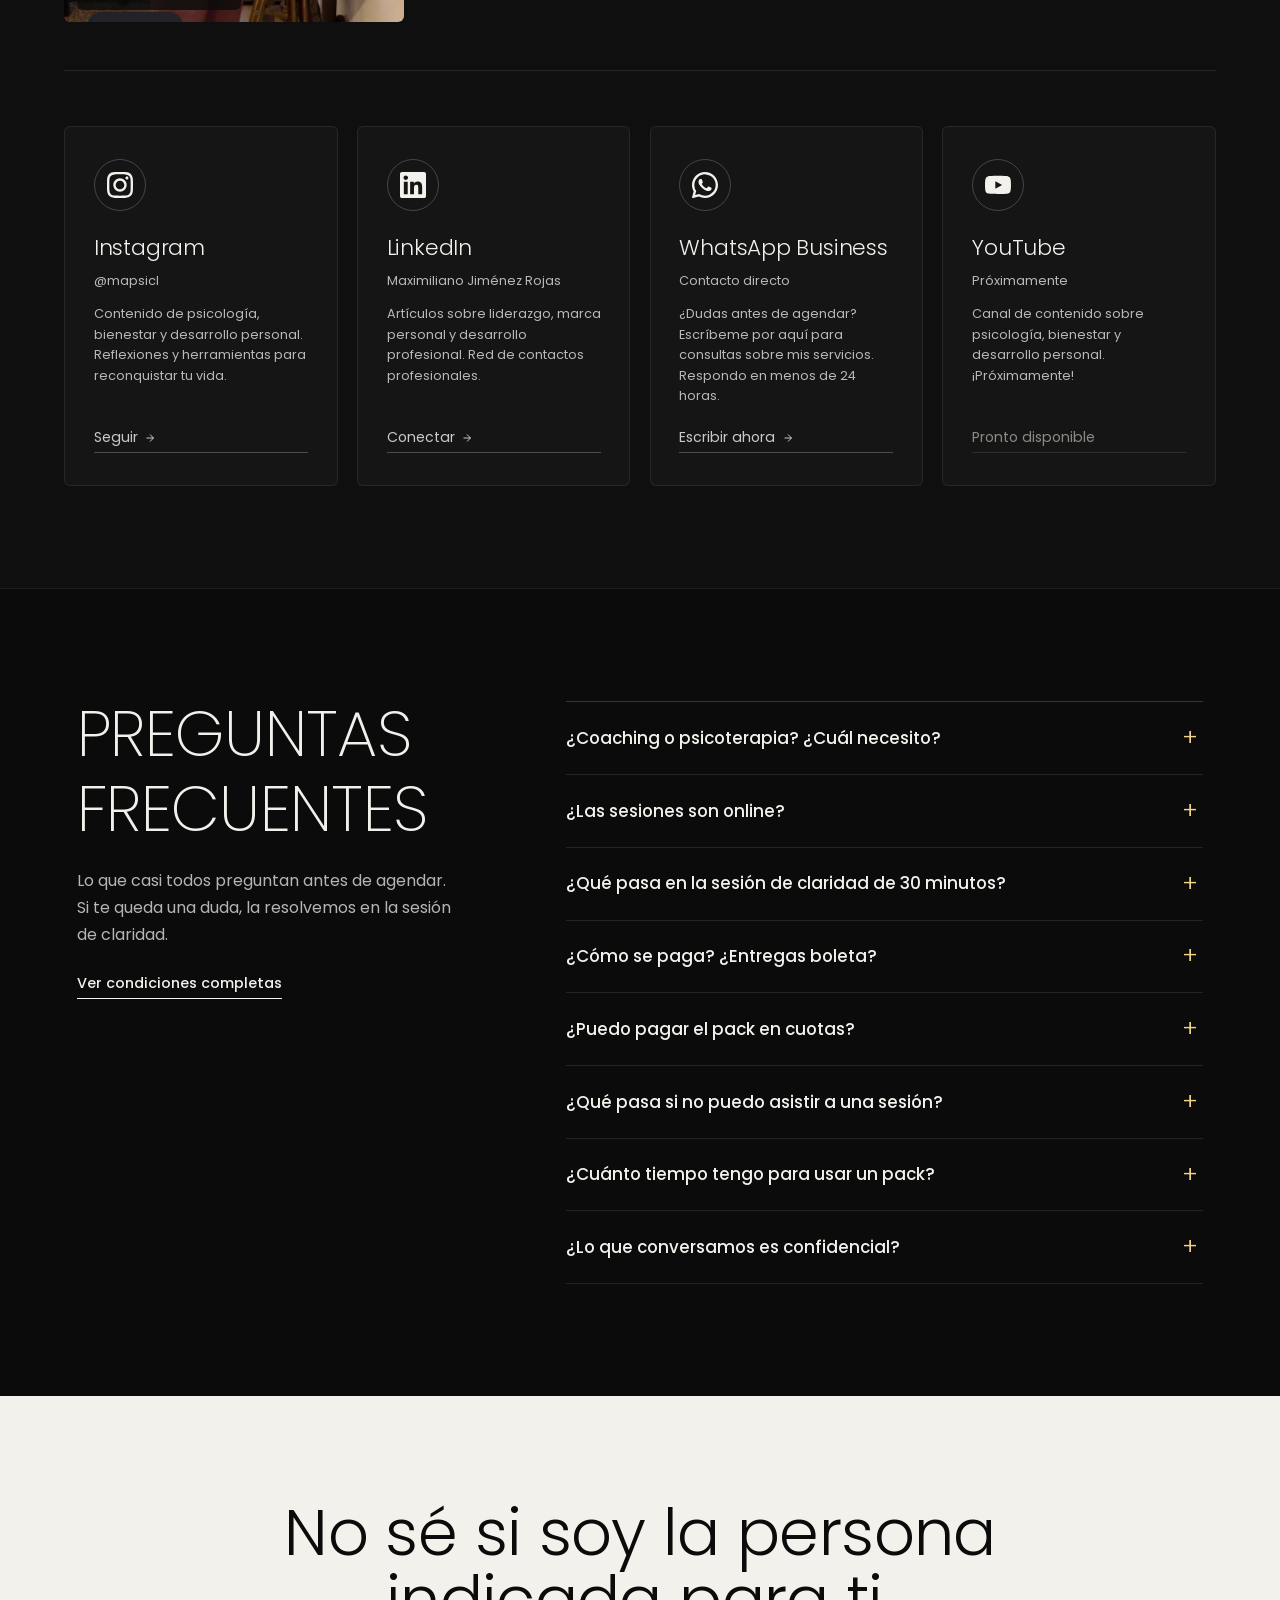
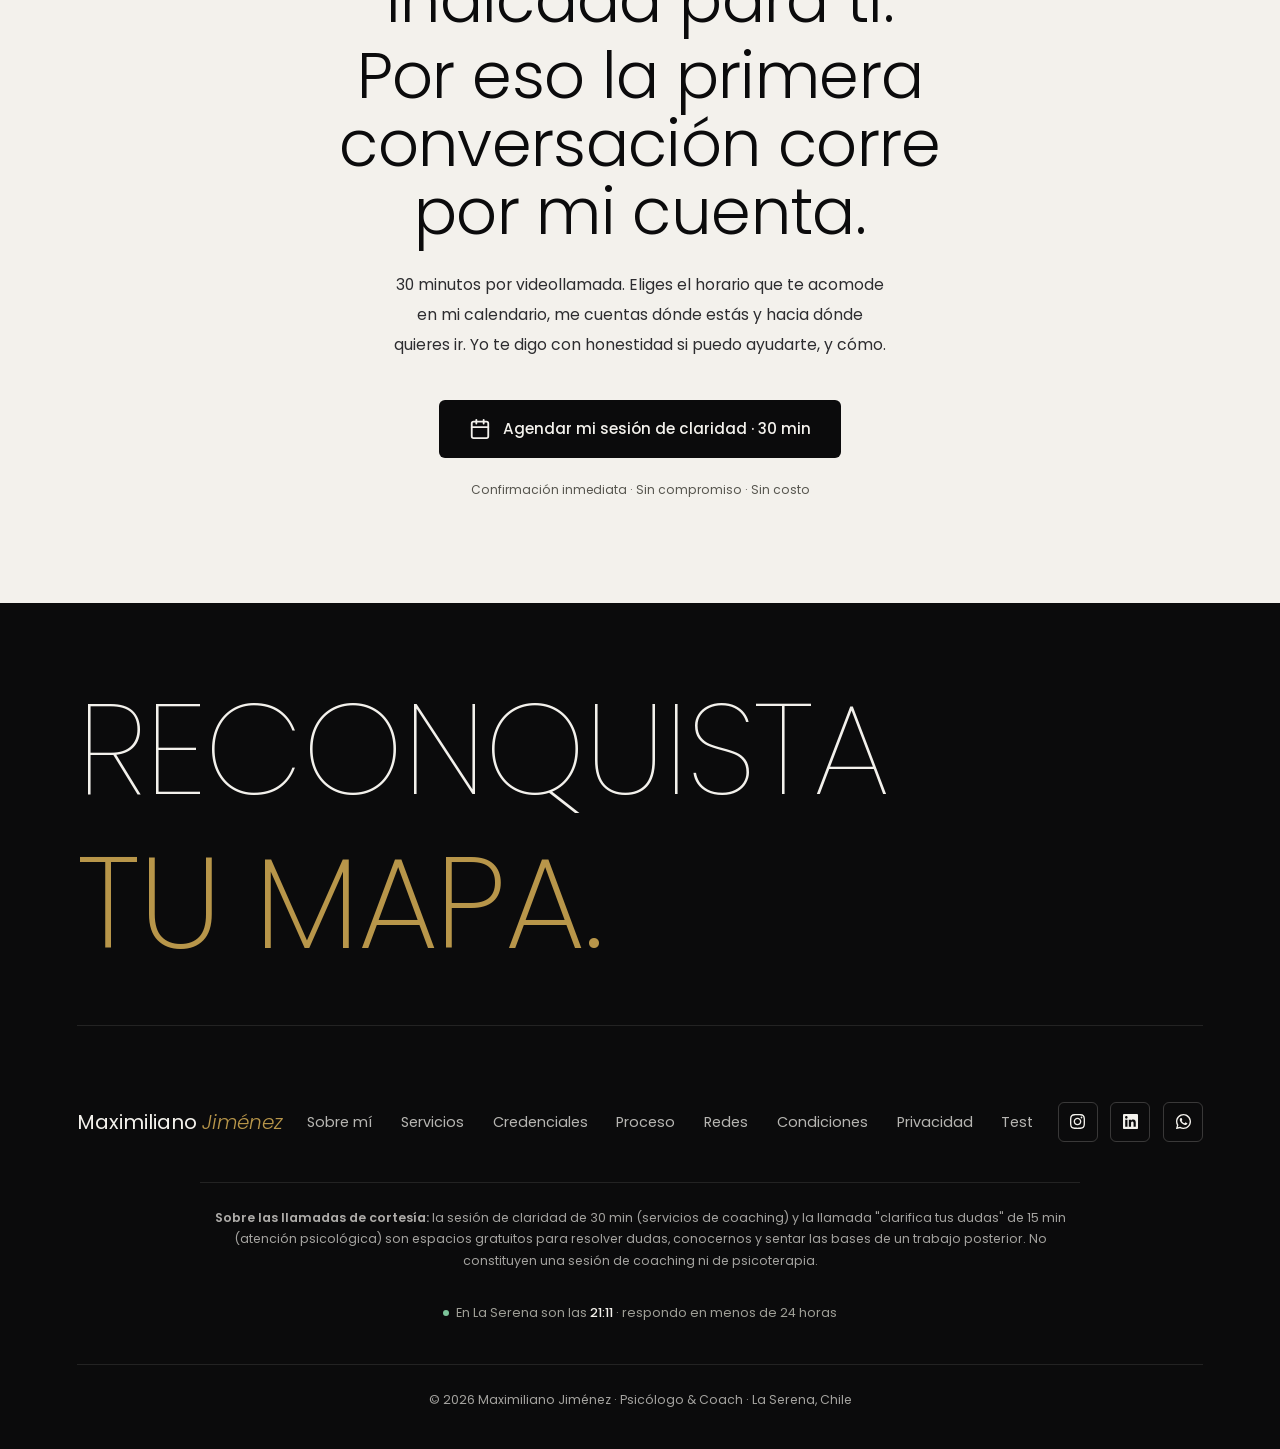
==== commit 224c110d: "Ley 21.719: política de privacidad, avisos en el test y recursos en dominio propio Co-Authored-By: C" ====
--- a/index.html
+++ b/index.html
@@ -57,9 +57,7 @@
   <title>Maximiliano Jiménez — Psicólogo & Coach PNL | La Serena, Chile</title>
 
   <!-- Fonts: Instrument Sans (cuerpo, carácter sutil) + DM Serif Display (titulares y cursivas editoriales) -->
-  <link rel="preconnect" href="https://fonts.googleapis.com" />
-  <link rel="preconnect" href="https://fonts.gstatic.com" crossorigin />
-  <link href="https://fonts.googleapis.com/css2?family=Instrument+Sans:ital,wght@0,400..700;1,400..700&family=DM+Serif+Display:ital@0;1&family=Poppins:ital,wght@0,200;0,300;0,400;0,500;0,600;1,300&display=swap" rel="stylesheet" />
+  <link href="/fonts/fonts.css" rel="stylesheet" />
   <!-- Tema: "pro" por defecto, "mapa" opcional; se aplica antes de pintar para evitar parpadeo -->
   <script>
     (function () {
@@ -542,17 +540,6 @@
       line-height: 1.5; border-radius: 2px; min-width: 80px;
     }
     /* Floating fact cards */
-    .fact-card {
-      position: absolute; background: rgba(8,8,8,.82); border: 1px solid var(--border);
-      border-radius: 2px; padding: .7rem 1rem;
-      font-size: .72rem; line-height: 1.5;
-      backdrop-filter: blur(8px); -webkit-backdrop-filter: blur(8px);
-      animation: float-y 4s ease-in-out infinite alternate;
-      max-width: 160px;
-    }
-    .fact-card strong { display: block; font-size: .88rem; color: var(--gold); font-family: var(--font-d); margin-bottom: .15rem; }
-    .fc1 { left: 1rem; bottom: 5.5rem; animation-delay: 0s; }
-    .fc2 { right: 1rem; bottom: 1rem; animation-delay: -2s; }
     @keyframes float-y { from { transform: translateY(0); } to { transform: translateY(-8px); } }
     /* Text side */
     .about-blockquote {
@@ -561,8 +548,6 @@
       line-height: 1.6; margin-bottom: 2rem;
       padding-left: 1.4rem; border-left: 2px solid var(--gold);
     }
-    .about-p { font-size: .94rem; color: var(--grey1); line-height: 2; margin-bottom: 1.3rem; }
-    .about-p strong { color: var(--white); font-weight: 400; }
     /* ── EL MAPA DE MAX: rutas colapsables sobre fondo cartográfico ── */
     @keyframes ab-shine { to { left: 125%; } }
     .mapa-max {
@@ -784,8 +769,6 @@
     /* Cursor zoom-in */
     .cc { cursor: zoom-in; }
 
-
-
     /* =============================================
        LIGHTBOX
     ============================================= */
@@ -901,17 +884,6 @@
     }
 
     /* Mobile: collapse to 2 cols */
-    @media (max-width: 900px) {
-      .bento-grid { grid-template-columns: repeat(2, 1fr); grid-auto-rows: 160px; }
-      .bc-big { grid-column: span 2; grid-row: span 2; }
-      .bc-wide { grid-column: span 2; }
-    }
-    @media (max-width: 540px) {
-      .bento-grid { grid-template-columns: 1fr; grid-auto-rows: auto; }
-      .bc, .bc-wide, .bc-tall, .bc-big { grid-column: span 1; grid-row: span 1; min-height: 140px; }
-      .bc-tall { min-height: 240px; }
-      .bc-big { min-height: 280px; }
-    }
 
     /* =============================================
        ÁREAS DE TRABAJO — visual cards
@@ -927,90 +899,17 @@
       --g5a: #111a0c; --g5b: #243314; --g5c: rgba(174,138,50,.18);
     }
 
-    .areas-scroll-wrap {
-      overflow-x: auto; overflow-y: visible;
-      -webkit-overflow-scrolling: touch;
-      scrollbar-width: none;
-      padding-bottom: .5rem;
-      margin-top: 2rem;
-      cursor: grab;
-      scroll-snap-type: x mandatory;
-      scroll-behavior: smooth;
-    }
-    .areas-scroll-wrap:active { cursor: grabbing; }
-    .areas-scroll-wrap::-webkit-scrollbar { display: none; }
-    .areas-track {
-      display: flex; gap: 1.4rem;
-      width: max-content; padding: .8rem .1rem 2rem;
-      align-items: stretch;
-    }
-    .area-card { scroll-snap-align: start; }
-
     /* Base card */
-    .area-card {
-      width: 290px; flex-shrink: 0;
-      border-radius: 16px;
-      padding: 0;
-      position: relative; overflow: hidden;
-      border: 1px solid transparent;
-      transition: transform .4s var(--ease), box-shadow .4s var(--ease), border-color .4s;
-      cursor: default;
-      display: flex; flex-direction: column;
-    }
-    .area-card:hover {
-      transform: translateY(-8px) scale(1.02);
-      box-shadow: 0 28px 70px rgba(0,0,0,.6), 0 0 0 1px rgba(200,168,75,.25);
-      border-color: rgba(200,168,75,.3);
-    }
 
     /* Per-card gradient backgrounds */
-    .area-card:nth-child(1) { background: linear-gradient(145deg, var(--g1a) 0%, var(--g1b) 55%, var(--g1c) 100%); }
-    .area-card:nth-child(2) { background: linear-gradient(145deg, var(--g2a) 0%, var(--g2b) 55%, var(--g2c) 100%); }
-    .area-card:nth-child(3) { background: linear-gradient(145deg, var(--g3a) 0%, var(--g3b) 55%, var(--g3c) 100%); }
-    .area-card:nth-child(4) { background: linear-gradient(145deg, var(--g4a) 0%, var(--g4b) 55%, var(--g4c) 100%); }
-    .area-card:nth-child(5) { background: linear-gradient(145deg, var(--g5a) 0%, var(--g5b) 55%, var(--g5c) 100%); }
 
     /* Gold shimmer top bar */
-    .area-card::before {
-      content: '';
-      position: absolute; top: 0; left: 0; right: 0; height: 3px;
-      background: linear-gradient(90deg, transparent 0%, var(--gold) 40%, var(--gold2) 70%, transparent 100%);
-      opacity: 0; transition: opacity .4s;
-    }
-    .area-card:hover::before { opacity: 1; }
 
     /* Noise texture overlay */
-    .area-card::after {
-      content: '';
-      position: absolute; inset: 0; pointer-events: none;
-      background-image: url("data:image/svg+xml,%3Csvg viewBox='0 0 200 200' xmlns='http://www.w3.org/2000/svg'%3E%3Cfilter id='n'%3E%3CfeTurbulence type='fractalNoise' baseFrequency='0.9' numOctaves='4' stitchTiles='stitch'/%3E%3C/filter%3E%3Crect width='100%25' height='100%25' filter='url(%23n)' opacity='0.04'/%3E%3C/svg%3E");
-      background-size: 200px 200px; opacity: .5; mix-blend-mode: overlay;
-      border-radius: 16px;
-    }
 
     /* Card content wrapper — columna que llena toda la tarjeta */
-    .area-card-inner {
-      padding: 2rem 1.8rem 1.8rem; position: relative; z-index: 1;
-      flex: 1; display: flex; flex-direction: column;
-    }
     /* Destello dorado que recorre la tarjeta al hover */
-    .area-card-inner::before {
-      content: ''; position: absolute; top: 0; bottom: 0;
-      left: -75%; width: 50%;
-      background: linear-gradient(100deg, transparent 0%, rgba(226,192,106,.12) 50%, transparent 100%);
-      transform: skewX(-18deg);
-      pointer-events: none;
-    }
-    .area-card:hover .area-card-inner::before { animation: ab-shine .8s var(--ease) forwards; }
     /* Link al servicio — anclado al pie de la tarjeta */
-    .area-link {
-      margin-top: auto; padding-top: 1.4rem;
-      display: inline-flex; align-items: center; gap: .45rem;
-      font-size: .72rem; font-weight: 600; letter-spacing: .16em; text-transform: uppercase;
-      color: var(--gold2);
-      transition: color .3s, gap .3s;
-    }
-    .area-link:hover { color: var(--gold3); gap: .8rem; }
 
     /* Icon badge */
     .area-ic {
@@ -1032,18 +931,8 @@
     }
 
     /* Title */
-    .area-t {
-      font-size: .78rem; font-weight: 600; letter-spacing: .16em;
-      text-transform: uppercase; margin-bottom: .9rem;
-      background: linear-gradient(90deg, var(--gold2), var(--gold3));
-      -webkit-background-clip: text; background-clip: text;
-      -webkit-text-fill-color: transparent;
-    }
 
     /* Description */
-    .area-d {
-      font-size: .86rem; color: rgba(242,240,235,.65); line-height: 1.82;
-    }
 
     /* ── ROUTER DE PERFILES ── */
     .perfil-grid {
@@ -1122,32 +1011,7 @@
     }
 
     /* Navegación del carrusel: flechas + puntos */
-    .areas-nav {
-      margin-top: 1.2rem;
-      display: flex; align-items: center; justify-content: space-between; gap: 1.5rem;
-      flex-wrap: wrap;
-    }
     /* En pantallas chicas el hint sobra: las flechas y puntos ya comunican el deslizamiento */
-    @media (max-width:480px) {
-      .areas-nav .drag-hint { display: none; }
-    }
-    .areas-arrows { display: flex; gap: .6rem; }
-    .area-arrow {
-      width: 42px; height: 42px; border-radius: 50%;
-      background: transparent; border: 1px solid var(--border);
-      color: var(--gold); cursor: pointer;
-      display: flex; align-items: center; justify-content: center;
-      transition: background .3s, border-color .3s, transform .2s;
-    }
-    .area-arrow:hover { background: var(--gold-dim); border-color: var(--gold); transform: scale(1.06); }
-    .area-arrow:disabled { opacity: .25; cursor: default; transform: none; background: transparent; }
-    .areas-dots { display: flex; gap: .5rem; }
-    .areas-dots .a-dot {
-      width: 6px; height: 6px; border-radius: 50%;
-      background: var(--grey3); border: none; padding: 0; cursor: pointer;
-      transition: background .3s, transform .3s;
-    }
-    .areas-dots .a-dot.on { background: var(--gold); transform: scale(1.4); }
 
     /* =============================================
        SERVICIOS
@@ -1614,38 +1478,6 @@
       .colab-role { font-size: .6rem; }
       .cred-pill { font-size: .72rem; padding: .45rem .85rem; }
     }
-    .logros-grid {
-      display: grid;
-      grid-template-columns: repeat(3,1fr);
-      gap: 1px; margin-top: 2rem;
-      border: 1px solid var(--border2); border-radius: 3px; overflow: hidden;
-    }
-    .logro {
-      background: var(--bg2); text-align: center;
-      padding: 2.5rem 1.5rem;
-      transition: background .3s;
-      position: relative; overflow: hidden;
-    }
-    .logro::after {
-      content: ''; position: absolute; inset: 0;
-      background: var(--gold-dim); opacity: 0;
-      transition: opacity .3s;
-    }
-    .logro:hover { background: var(--bg3); }
-    .logro:hover::after { opacity: 1; }
-    .logro-ic { font-size: 2rem; margin-bottom: 1rem; position: relative; z-index: 1; }
-    .logro-n {
-      font-family: var(--font-d); font-size: clamp(2.2rem,3.5vw,3rem);
-      color: var(--gold); line-height: 1; margin-bottom: .35rem;
-      position: relative; z-index: 1;
-    }
-    .logro-t {
-      font-size: .76rem; font-weight: 500; letter-spacing: .1em; text-transform: uppercase;
-      color: var(--white); margin-bottom: .4rem; position: relative; z-index: 1;
-    }
-    .logro-d { font-size: .78rem; color: var(--grey2); line-height: 1.6; position: relative; z-index: 1; }
-    @media (max-width:768px) { .logros-grid { grid-template-columns: repeat(2,1fr); } }
-    @media (max-width:480px) { .logros-grid { grid-template-columns: 1fr; } }
 
     /* =============================================
        PROCESO — mapa iluminado
@@ -1944,7 +1776,6 @@
     #wa-float:hover { transform: scale(1.1); box-shadow: 0 8px 32px rgba(58,158,95,.5); }
     #wa-float svg { width: 26px; height: 26px; fill: white; }
 
-
     /* =============================================
        FOOTER
     ============================================= */
@@ -1994,7 +1825,6 @@
     @media (max-width:1024px) {
       .about-grid { gap: 4vw; }
       .svc-grid { grid-template-columns: repeat(2,1fr); }
-      .logros-grid { grid-template-columns: repeat(3,1fr); }
     }
 
     /* ── TABLET VERTICAL (768px) ── */
@@ -2021,19 +1851,16 @@
       .about-grid { grid-template-columns: 1fr; gap: 2.5rem; }
       .about-card { height: auto; min-height: 0; aspect-ratio: 4/3; max-height: 400px; }
       .about-badge { right: 1rem; }
-      .fc1, .fc2 { display: none; }
       /* Conoce */
       .conoce-header { padding-bottom: 1.2rem; }
 
       /* Áreas */
-      .area-card { width: 75vw; }
 
       /* Servicios */
       .services-intro-grid { grid-template-columns: 1fr; gap: 1.8rem; }
       .svc-grid { grid-template-columns: repeat(2,1fr); gap: 1rem; }
 
       /* Logros */
-      .logros-grid { grid-template-columns: repeat(2,1fr); }
 
       /* Proceso */
       .proceso-steps { grid-template-columns: 1fr; gap: 2rem; }
@@ -2078,19 +1905,13 @@
       .about-card { height: auto; min-height: 0; aspect-ratio: 3/2; max-height: 280px; }
       .ruta-list li { font-size: .8rem; padding: .55rem .75rem; }
 
-
       /* Áreas */
-      .area-card { width: 82vw; }
-      .drag-hint { font-size: .65rem; }
 
       /* Servicios */
       .svc-grid { gap: 1rem; }
       .svc-name { font-size: 1.2rem; }
 
       /* Logros */
-      .logros-grid { grid-template-columns: repeat(2,1fr); }
-      .logro { padding: 1.8rem 1rem; }
-      .logro-n { font-size: clamp(1.8rem,6vw,2.4rem); }
 
       /* Proceso */
       .p-num { width: 48px; height: 48px; font-size: 1.1rem; }
@@ -2163,12 +1984,8 @@
       .conoce-track-outer::after { width: 40px; }
 
       /* Áreas */
-      .area-card { width: 84vw; border-radius: 12px; }
-      .area-card-inner { padding: 1.5rem 1.4rem 1.6rem; }
       .area-n { font-size: 4rem; top: .6rem; right: .9rem; }
       .area-ic { width: 38px; height: 38px; font-size: 1.1rem; border-radius: 9px; margin-bottom: 1rem; }
-      .area-t { font-size: .72rem; margin-bottom: .65rem; }
-      .area-d { font-size: .82rem; line-height: 1.7; }
 
       /* Servicios — respira del borde */
       .svc-grid { gap: .9rem; }
@@ -2196,12 +2013,6 @@
       .process-note { padding: 1rem 1.2rem; font-size: .82rem; border-radius: 8px; }
 
       /* Logros */
-      .logros-grid { grid-template-columns: 1fr 1fr; gap: 1px; }
-      .logro { padding: 1.5rem .9rem; }
-      .logro-ic { font-size: 1.6rem; margin-bottom: .6rem; }
-      .logro-n { font-size: clamp(1.6rem, 6vw, 2rem); }
-      .logro-t { font-size: .68rem; }
-      .logro-d { font-size: .7rem; }
 
       /* Proceso */
       .proceso-map-wrap { margin-top: 2rem; }
@@ -2260,10 +2071,7 @@
       .hero-inner { padding-left: 18px; padding-right: 18px; }
       .hero-h1 { font-size: clamp(1.65rem, 11vw, 2.1rem); }
       .cc { width: 78vw; height: 62vw; }
-      .area-card { width: 86vw; }
       .svc-name { font-size: 1rem; }
-      .logros-grid { grid-template-columns: 1fr; }
-      .logro { padding: 1.3rem 1rem; }
     }
 
     /* ── RENDIMIENTO MÓVIL/TABLET: sin backdrop-blur (costoso en GPU), velo más oscuro ── */
@@ -2283,13 +2091,12 @@
     /* ── ACCESIBILIDAD: usuarios con movimiento reducido ── */
     @media (prefers-reduced-motion: reduce) {
       .mesh-blob, .marquee-track, .conoce-track,
-      .hero-badge-dot, .scroll-line, .fact-card { animation: none !important; }
+      .hero-badge-dot, .scroll-line { animation: none !important; }
       html { scroll-behavior: auto; }
       .rv, .rv-z, .rv-l, .rv-r { opacity: 1; transform: none; transition: none; }
       .ruta-list li { opacity: 1; transform: none; transition: none; }
       .ruta.open .ruta-dot::after { animation: none !important; }
-      .ruta-list li::after,
-      .area-card-inner::before { animation: none !important; }
+      .ruta-list li::after { animation: none !important; }
       .svc-card .svc-icon, .svc-card .svc-name, .svc-card .svc-sub,
       .svc-card .svc-list li { opacity: 1; transform: none; transition: none; }
       .svc-card.sv-open .svc-body, .svc-card.sv-open .svc-foot { animation: none !important; }
@@ -3469,6 +3276,70 @@
       /* Capítulos con alto acotado: en monitores altos ya no flotan en un vacío */
       .pp-step { min-height: min(78vh, 680px); justify-content: center; padding: 6vh 0; }
       .pp-step:first-child { padding-top: 6vh; }
+    }
+    /* En escritorio la tarjeta no existe como caja: el texto se comporta como siempre */
+    .pp-card { display: contents; }
+
+    /* ── Escena del proceso en CELULAR: el mapa es el fondo a pantalla completa,
+          una "cámara" lo recorre y el texto flota encima en tarjetas de vidrio ── */
+    @media (max-width: 900px) {
+      #pro-proceso { padding: 6rem 0 0; }
+      .pp-head { padding: 0 1.4rem; margin-bottom: 1rem; }
+      .pp-grid { display: block; }
+      .pp-stage-col {
+        position: sticky; top: 0; height: 100svh; margin: 0; padding: 0;
+        background: none; z-index: 0; overflow: hidden;
+      }
+      /* fundido arriba y abajo: el mapa nace y se funde en el negro de la sección */
+      .pp-stage-col::after {
+        content: ''; position: absolute; inset: 0; top: 0; height: auto; pointer-events: none;
+        background: linear-gradient(180deg, var(--p-ink) 0%, rgba(11,11,12,0) 20%, rgba(11,11,12,0) 50%, rgba(11,11,12,.75) 82%, var(--p-ink) 100%);
+        -webkit-backdrop-filter: none; backdrop-filter: none; -webkit-mask-image: none; mask-image: none;
+      }
+      .pp-stage {
+        width: 100%; height: 100%; max-width: none; max-height: none; aspect-ratio: auto; margin: 0;
+        border: none; border-radius: 0;
+        background: radial-gradient(ellipse 90% 55% at 35% 62%, rgba(200,168,75,.10), transparent 65%), var(--p-ink);
+      }
+      /* la cámara: JS fija el punto de foco, el desplazamiento y el zoom */
+      .pp-map {
+        transform-origin: var(--fx, 50%) var(--fy, 50%);
+        transform: translate(var(--tx, 0%), var(--ty, 0%)) scale(var(--sc, 1));
+        transition: transform 1.2s cubic-bezier(.16,1,.3,1);
+      }
+      .pp-stage[data-step="2"] .pp-map { transition-duration: .7s; }
+      .pp-chat { top: calc(env(safe-area-inset-top) + 92px); bottom: 50%; left: 1.2rem; right: 1.2rem; }
+      .pp-hint, .pp-chapter, .pp-legend { display: none; }
+      .pp-bars { top: calc(env(safe-area-inset-top) + 78px); right: 1.2rem; }
+      /* capítulos encima del fondo */
+      .pp-steps { position: relative; z-index: 1; margin-top: -100svh; padding: 0 1rem; }
+      /* Cada capítulo dura 1,7 pantallas: primero se ve la escena sola y luego sube la tarjeta */
+      .pp-step { min-height: 170svh; justify-content: flex-end; padding: 0 0 14vh; opacity: 1; }
+      /* el capítulo 3 tiene la tarjeta más larga y el viaje completo: necesita más recorrido */
+      .pp-step[data-step="2"] { min-height: 230svh; }
+      .pp-step:first-child { padding-top: 0; }
+      .pp-card {
+        display: flex; flex-direction: column;
+        padding: 1.5rem 1.35rem 1.4rem; border-radius: 6px;
+        background: rgba(11,11,12,.6);
+        -webkit-backdrop-filter: blur(18px) saturate(1.2); backdrop-filter: blur(18px) saturate(1.2);
+        border: 1px solid rgba(243,241,236,.1);
+        box-shadow: 0 20px 60px rgba(0,0,0,.45);
+        transition: opacity .6s var(--ease), transform .8s var(--ease);
+      }
+      .pp-step:not(.active) .pp-card { opacity: .45; transform: translateY(14px) scale(.985); }
+      .pp-num { font-size: 2rem; margin-bottom: .5rem; }
+      .pp-title { font-size: 1.7rem; margin-bottom: .8rem; }
+      .pp-text { font-size: .98rem; }
+      .pp-points { margin-top: 1rem; }
+      .pp-points li { padding: .6rem 0 .6rem 1.4rem; font-size: .9rem; }
+      .pp-points li::before { top: 1.05rem; }
+      .pp-cta { margin-top: 1.3rem; }
+      .pp-stops li { padding: .7rem 0 .7rem 2.4rem; }
+      .pp-stops li::before { top: .75rem; }
+    }
+    @media (max-width: 900px) and (prefers-reduced-motion: reduce) {
+      .pp-map, .pp-card { transition: none; }
     }
 
     /* =============================================
@@ -3670,7 +3541,7 @@
       <button class="lb-nav" id="lb-prev" aria-label="Anterior">
         <svg width="16" height="16" viewBox="0 0 24 24" fill="none" stroke="currentColor" stroke-width="1.5"><path d="M15 18l-6-6 6-6"/></svg>
       </button>
-      <img id="lb-img" src="" alt="" />
+      <img id="lb-img" alt="" /><!-- la foto se asigna al abrir el visor; sin src vacío (provoca una petición extra) -->
       <button class="lb-nav" id="lb-next" aria-label="Siguiente">
         <svg width="16" height="16" viewBox="0 0 24 24" fill="none" stroke="currentColor" stroke-width="1.5"><path d="M9 18l6-6-6-6"/></svg>
       </button>
@@ -4797,6 +4668,7 @@
     <!-- Capítulos (texto que avanza) -->
     <div class="pp-steps">
       <article class="pp-step" data-step="0">
+        <div class="pp-card">
         <div class="pp-num">01</div>
         <h3 class="pp-title">La conversación inicial</h3>
         <p class="pp-text">30 minutos por videollamada, sin costo. Te escucho, te hago las preguntas que nadie te ha hecho y te digo con honestidad si puedo ayudarte. <strong>Si no soy la persona indicada, te lo digo de frente.</strong></p>
@@ -4810,9 +4682,11 @@
           <span class="p-arr"><svg viewBox="0 0 24 24" fill="none" stroke="currentColor" stroke-width="2" stroke-linecap="round" stroke-linejoin="round"><path d="M5 12h14M13 6l6 6-6 6"/></svg></span>
         </a>
         <button type="button" class="pp-next" data-next="1">Siguiente: diseñamos el camino<svg viewBox="0 0 24 24" fill="none" stroke="currentColor" stroke-width="2" stroke-linecap="round" stroke-linejoin="round"><path d="M12 5v14M6 13l6 6 6-6"/></svg></button>
+        </div>
       </article>
 
       <article class="pp-step" data-step="1">
+        <div class="pp-card">
         <div class="pp-num">02</div>
         <h3 class="pp-title">Diseñamos el camino</h3>
         <p class="pp-text">El coaching es diseño conjunto: <strong>tú pones el destino, yo pongo el método.</strong> Definimos el foco, el ritmo y cuántas sesiones necesitas. Nada de plantillas.</p>
@@ -4824,9 +4698,11 @@
           <button type="button" class="pp-chip" data-wp="visibilidad" aria-pressed="false">Visibilidad</button>
         </div>
         <button type="button" class="pp-next" data-next="2">Siguiente: caminamos juntos<svg viewBox="0 0 24 24" fill="none" stroke="currentColor" stroke-width="2" stroke-linecap="round" stroke-linejoin="round"><path d="M12 5v14M6 13l6 6 6-6"/></svg></button>
+        </div>
       </article>
 
       <article class="pp-step" data-step="2">
+        <div class="pp-card">
         <div class="pp-num">03</div>
         <h3 class="pp-title">Caminamos juntos</h3>
         <p class="pp-text">Sesiones de profundidad real. Te acompaño mientras recorres cada tramo, sesión a sesión.</p>
@@ -4837,6 +4713,7 @@
           <li data-i="3"><b>Seguimiento post-proceso</b>Cuando terminamos, seguimos en contacto para consolidar lo logrado.</li>
         </ol>
         <a href="#servicios" class="p-link pp-link">Ver servicios y precios</a>
+        </div>
       </article>
     </div>
   </div>
@@ -5058,6 +4935,7 @@
       <li><a href="#como-trabajo">Proceso</a></li>
       <li><a href="#redes">Redes</a></li>
       <li><a href="condiciones.html">Condiciones</a></li>
+      <li><a href="privacidad.html">Privacidad</a></li>
       <li><a href="test.html">Test</a></li>
     </ul>
     <div class="f-socials">
@@ -5374,7 +5252,7 @@
       ring.style.left = rx + 'px'; ring.style.top = ry + 'px';
       requestAnimationFrame(loop);
     })();
-    document.querySelectorAll('a,button,.area-card,.svc-card,.logro,.pillar,.red-card').forEach(function(el) {
+    document.querySelectorAll('a,button,.svc-card,.red-card').forEach(function(el) {
       el.addEventListener('mouseenter', function() { document.body.classList.add('on-hover'); });
       el.addEventListener('mouseleave', function() { document.body.classList.remove('on-hover'); });
     });
@@ -5493,23 +5371,6 @@
     }, { threshold: 0.5 });
     els.forEach(function(el) { obs.observe(el); });
   }, 'counters');
-
-  /* ── DRAG SCROLL (areas) ── */
-  safe(function() {
-    var wrap = document.getElementById('areas-scroll');
-    if (!wrap) return;
-    var isDown = false, startX, scrollLeft;
-    wrap.addEventListener('mousedown', function(e) {
-      isDown = true; startX = e.pageX - wrap.offsetLeft; scrollLeft = wrap.scrollLeft;
-    });
-    wrap.addEventListener('mouseleave', function() { isDown = false; });
-    wrap.addEventListener('mouseup', function() { isDown = false; });
-    wrap.addEventListener('mousemove', function(e) {
-      if (!isDown) return; e.preventDefault();
-      var x = e.pageX - wrap.offsetLeft;
-      wrap.scrollLeft = scrollLeft - (x - startX) * 1.5;
-    });
-  }, 'drag');
 
   /* ── TESTIMONIOS CAROUSEL ── */
   safe(function() {
@@ -5875,7 +5736,36 @@
         if (g) g.classList.toggle('lit', lit);
         if (stops[i]) stops[i].classList.toggle('lit', lit);
       });
-    }
+      if (step === 2) aimCamera();
+    }
+
+    /* Cámara (solo celular): el mapa a pantalla completa se acerca, se aleja y sigue al viajero.
+       x, y en coordenadas del mapa (600 × 600); tx, ty = dónde queda ese punto en la pantalla (%). */
+    var mqMobile = window.matchMedia('(max-width: 900px)');
+    var mapSvg = stage.querySelector('.pp-map');
+    var CAM_VARS = ['--fx', '--fy', '--tx', '--ty', '--sc'];
+    function cam(x, y, sc, tx, ty) {
+      if (!mqMobile.matches) { CAM_VARS.forEach(function(v) { mapSvg.style.removeProperty(v); }); return; }
+      var W = stage.clientWidth, H = stage.clientHeight;
+      if (!W || !H) return;
+      // el SVG usa "meet": el cuadrado 600 × 600 queda centrado dentro del escenario
+      var s = Math.min(W, H) / 600, ox = (W - 600 * s) / 2, oy = (H - 600 * s) / 2;
+      var px = (ox + x * s) / W * 100, py = (oy + y * s) / H * 100;
+      mapSvg.style.setProperty('--fx', px.toFixed(2) + '%');
+      mapSvg.style.setProperty('--fy', py.toFixed(2) + '%');
+      mapSvg.style.setProperty('--tx', (tx - px).toFixed(2) + '%');
+      mapSvg.style.setProperty('--ty', (ty - py).toFixed(2) + '%');
+      mapSvg.style.setProperty('--sc', sc);
+    }
+    function aimCamera() {
+      if (step === 0) cam(90, 500, 1.9, 30, 58);            // primer plano: "Tú, hoy"
+      else if (step === 1) cam(300, 300, 1.15, 50, 38);      // plano general: la ruta completa
+      else if (step === 2 && len) {                          // seguimiento: el viajero
+        var p = route.getPointAtLength(len * travelT);
+        cam(p.x, p.y, 1.6, 50, 24);
+      }
+    }
+    if (mqMobile.addEventListener) mqMobile.addEventListener('change', aimCamera);
 
     /* Capítulo 1: conversación de ejemplo que se escribe sola */
     var msgs = document.getElementById('pp-msgs');
@@ -5929,6 +5819,7 @@
       if (n === 0 && !played) play();
       if (n >= 1 && prev < 1) draw(true);
       if (n < 1) route.style.strokeDashoffset = len;
+      aimCamera();
     }
 
     var ticking = false;
@@ -5963,7 +5854,7 @@
     window.addEventListener('scroll', function() {
       if (!ticking) { ticking = true; requestAnimationFrame(onScroll); }
     }, { passive: true });
-    window.addEventListener('resize', onScroll);
+    window.addEventListener('resize', function() { onScroll(); aimCamera(); });
     window.addEventListener('mj-theme', function() { draw(false); onScroll(); });
     draw(false);
     onScroll();
--- a/fonts/fonts.css
+++ b/fonts/fonts.css
@@ -0,0 +1,181 @@
+/* Fuentes alojadas en el propio sitio: el navegador no contacta a Google */
+@font-face {
+  font-family: 'DM Serif Display';
+  font-style: italic;
+  font-weight: 400;
+  font-display: swap;
+  src: url(/fonts/DMSerifDisplay-400i-latin-ext.woff2) format('woff2');
+  unicode-range: U+0100-02BA, U+02BD-02C5, U+02C7-02CC, U+02CE-02D7, U+02DD-02FF, U+0304, U+0308, U+0329, U+1D00-1DBF, U+1E00-1E9F, U+1EF2-1EFF, U+2020, U+20A0-20AB, U+20AD-20C4, U+2113, U+2C60-2C7F, U+A720-A7FF;
+}
+@font-face {
+  font-family: 'DM Serif Display';
+  font-style: italic;
+  font-weight: 400;
+  font-display: swap;
+  src: url(/fonts/DMSerifDisplay-400i-latin.woff2) format('woff2');
+  unicode-range: U+0000-00FF, U+0131, U+0152-0153, U+02BB-02BC, U+02C6, U+02DA, U+02DC, U+0304, U+0308, U+0329, U+2000-206F, U+20AC, U+2122, U+2191, U+2193, U+2212, U+2215, U+FEFF, U+FFFD;
+}
+@font-face {
+  font-family: 'DM Serif Display';
+  font-style: normal;
+  font-weight: 400;
+  font-display: swap;
+  src: url(/fonts/DMSerifDisplay-400n-latin-ext.woff2) format('woff2');
+  unicode-range: U+0100-02BA, U+02BD-02C5, U+02C7-02CC, U+02CE-02D7, U+02DD-02FF, U+0304, U+0308, U+0329, U+1D00-1DBF, U+1E00-1E9F, U+1EF2-1EFF, U+2020, U+20A0-20AB, U+20AD-20C4, U+2113, U+2C60-2C7F, U+A720-A7FF;
+}
+@font-face {
+  font-family: 'DM Serif Display';
+  font-style: normal;
+  font-weight: 400;
+  font-display: swap;
+  src: url(/fonts/DMSerifDisplay-400n-latin.woff2) format('woff2');
+  unicode-range: U+0000-00FF, U+0131, U+0152-0153, U+02BB-02BC, U+02C6, U+02DA, U+02DC, U+0304, U+0308, U+0329, U+2000-206F, U+20AC, U+2122, U+2191, U+2193, U+2212, U+2215, U+FEFF, U+FFFD;
+}
+@font-face {
+  font-family: 'Instrument Sans';
+  font-style: italic;
+  font-weight: 400 700;
+  font-stretch: 100%;
+  font-display: swap;
+  src: url(/fonts/InstrumentSans-400-700i-latin-ext.woff2) format('woff2');
+  unicode-range: U+0100-02BA, U+02BD-02C5, U+02C7-02CC, U+02CE-02D7, U+02DD-02FF, U+0304, U+0308, U+0329, U+1D00-1DBF, U+1E00-1E9F, U+1EF2-1EFF, U+2020, U+20A0-20AB, U+20AD-20C4, U+2113, U+2C60-2C7F, U+A720-A7FF;
+}
+@font-face {
+  font-family: 'Instrument Sans';
+  font-style: italic;
+  font-weight: 400 700;
+  font-stretch: 100%;
+  font-display: swap;
+  src: url(/fonts/InstrumentSans-400-700i-latin.woff2) format('woff2');
+  unicode-range: U+0000-00FF, U+0131, U+0152-0153, U+02BB-02BC, U+02C6, U+02DA, U+02DC, U+0304, U+0308, U+0329, U+2000-206F, U+20AC, U+2122, U+2191, U+2193, U+2212, U+2215, U+FEFF, U+FFFD;
+}
+@font-face {
+  font-family: 'Instrument Sans';
+  font-style: normal;
+  font-weight: 400 700;
+  font-stretch: 100%;
+  font-display: swap;
+  src: url(/fonts/InstrumentSans-400-700n-latin-ext.woff2) format('woff2');
+  unicode-range: U+0100-02BA, U+02BD-02C5, U+02C7-02CC, U+02CE-02D7, U+02DD-02FF, U+0304, U+0308, U+0329, U+1D00-1DBF, U+1E00-1E9F, U+1EF2-1EFF, U+2020, U+20A0-20AB, U+20AD-20C4, U+2113, U+2C60-2C7F, U+A720-A7FF;
+}
+@font-face {
+  font-family: 'Instrument Sans';
+  font-style: normal;
+  font-weight: 400 700;
+  font-stretch: 100%;
+  font-display: swap;
+  src: url(/fonts/InstrumentSans-400-700n-latin.woff2) format('woff2');
+  unicode-range: U+0000-00FF, U+0131, U+0152-0153, U+02BB-02BC, U+02C6, U+02DA, U+02DC, U+0304, U+0308, U+0329, U+2000-206F, U+20AC, U+2122, U+2191, U+2193, U+2212, U+2215, U+FEFF, U+FFFD;
+}
+@font-face {
+  font-family: 'Poppins';
+  font-style: italic;
+  font-weight: 300;
+  font-display: swap;
+  src: url(/fonts/Poppins-300i-latin-ext.woff2) format('woff2');
+  unicode-range: U+0100-02BA, U+02BD-02C5, U+02C7-02CC, U+02CE-02D7, U+02DD-02FF, U+0304, U+0308, U+0329, U+1D00-1DBF, U+1E00-1E9F, U+1EF2-1EFF, U+2020, U+20A0-20AB, U+20AD-20C4, U+2113, U+2C60-2C7F, U+A720-A7FF;
+}
+@font-face {
+  font-family: 'Poppins';
+  font-style: italic;
+  font-weight: 300;
+  font-display: swap;
+  src: url(/fonts/Poppins-300i-latin.woff2) format('woff2');
+  unicode-range: U+0000-00FF, U+0131, U+0152-0153, U+02BB-02BC, U+02C6, U+02DA, U+02DC, U+0304, U+0308, U+0329, U+2000-206F, U+20AC, U+2122, U+2191, U+2193, U+2212, U+2215, U+FEFF, U+FFFD;
+}
+@font-face {
+  font-family: 'Poppins';
+  font-style: normal;
+  font-weight: 100;
+  font-display: swap;
+  src: url(/fonts/Poppins-100n-latin-ext.woff2) format('woff2');
+  unicode-range: U+0100-02BA, U+02BD-02C5, U+02C7-02CC, U+02CE-02D7, U+02DD-02FF, U+0304, U+0308, U+0329, U+1D00-1DBF, U+1E00-1E9F, U+1EF2-1EFF, U+2020, U+20A0-20AB, U+20AD-20C4, U+2113, U+2C60-2C7F, U+A720-A7FF;
+}
+@font-face {
+  font-family: 'Poppins';
+  font-style: normal;
+  font-weight: 100;
+  font-display: swap;
+  src: url(/fonts/Poppins-100n-latin.woff2) format('woff2');
+  unicode-range: U+0000-00FF, U+0131, U+0152-0153, U+02BB-02BC, U+02C6, U+02DA, U+02DC, U+0304, U+0308, U+0329, U+2000-206F, U+20AC, U+2122, U+2191, U+2193, U+2212, U+2215, U+FEFF, U+FFFD;
+}
+@font-face {
+  font-family: 'Poppins';
+  font-style: normal;
+  font-weight: 200;
+  font-display: swap;
+  src: url(/fonts/Poppins-200n-latin-ext.woff2) format('woff2');
+  unicode-range: U+0100-02BA, U+02BD-02C5, U+02C7-02CC, U+02CE-02D7, U+02DD-02FF, U+0304, U+0308, U+0329, U+1D00-1DBF, U+1E00-1E9F, U+1EF2-1EFF, U+2020, U+20A0-20AB, U+20AD-20C4, U+2113, U+2C60-2C7F, U+A720-A7FF;
+}
+@font-face {
+  font-family: 'Poppins';
+  font-style: normal;
+  font-weight: 200;
+  font-display: swap;
+  src: url(/fonts/Poppins-200n-latin.woff2) format('woff2');
+  unicode-range: U+0000-00FF, U+0131, U+0152-0153, U+02BB-02BC, U+02C6, U+02DA, U+02DC, U+0304, U+0308, U+0329, U+2000-206F, U+20AC, U+2122, U+2191, U+2193, U+2212, U+2215, U+FEFF, U+FFFD;
+}
+@font-face {
+  font-family: 'Poppins';
+  font-style: normal;
+  font-weight: 300;
+  font-display: swap;
+  src: url(/fonts/Poppins-300n-latin-ext.woff2) format('woff2');
+  unicode-range: U+0100-02BA, U+02BD-02C5, U+02C7-02CC, U+02CE-02D7, U+02DD-02FF, U+0304, U+0308, U+0329, U+1D00-1DBF, U+1E00-1E9F, U+1EF2-1EFF, U+2020, U+20A0-20AB, U+20AD-20C4, U+2113, U+2C60-2C7F, U+A720-A7FF;
+}
+@font-face {
+  font-family: 'Poppins';
+  font-style: normal;
+  font-weight: 300;
+  font-display: swap;
+  src: url(/fonts/Poppins-300n-latin.woff2) format('woff2');
+  unicode-range: U+0000-00FF, U+0131, U+0152-0153, U+02BB-02BC, U+02C6, U+02DA, U+02DC, U+0304, U+0308, U+0329, U+2000-206F, U+20AC, U+2122, U+2191, U+2193, U+2212, U+2215, U+FEFF, U+FFFD;
+}
+@font-face {
+  font-family: 'Poppins';
+  font-style: normal;
+  font-weight: 400;
+  font-display: swap;
+  src: url(/fonts/Poppins-400n-latin-ext.woff2) format('woff2');
+  unicode-range: U+0100-02BA, U+02BD-02C5, U+02C7-02CC, U+02CE-02D7, U+02DD-02FF, U+0304, U+0308, U+0329, U+1D00-1DBF, U+1E00-1E9F, U+1EF2-1EFF, U+2020, U+20A0-20AB, U+20AD-20C4, U+2113, U+2C60-2C7F, U+A720-A7FF;
+}
+@font-face {
+  font-family: 'Poppins';
+  font-style: normal;
+  font-weight: 400;
+  font-display: swap;
+  src: url(/fonts/Poppins-400n-latin.woff2) format('woff2');
+  unicode-range: U+0000-00FF, U+0131, U+0152-0153, U+02BB-02BC, U+02C6, U+02DA, U+02DC, U+0304, U+0308, U+0329, U+2000-206F, U+20AC, U+2122, U+2191, U+2193, U+2212, U+2215, U+FEFF, U+FFFD;
+}
+@font-face {
+  font-family: 'Poppins';
+  font-style: normal;
+  font-weight: 500;
+  font-display: swap;
+  src: url(/fonts/Poppins-500n-latin-ext.woff2) format('woff2');
+  unicode-range: U+0100-02BA, U+02BD-02C5, U+02C7-02CC, U+02CE-02D7, U+02DD-02FF, U+0304, U+0308, U+0329, U+1D00-1DBF, U+1E00-1E9F, U+1EF2-1EFF, U+2020, U+20A0-20AB, U+20AD-20C4, U+2113, U+2C60-2C7F, U+A720-A7FF;
+}
+@font-face {
+  font-family: 'Poppins';
+  font-style: normal;
+  font-weight: 500;
+  font-display: swap;
+  src: url(/fonts/Poppins-500n-latin.woff2) format('woff2');
+  unicode-range: U+0000-00FF, U+0131, U+0152-0153, U+02BB-02BC, U+02C6, U+02DA, U+02DC, U+0304, U+0308, U+0329, U+2000-206F, U+20AC, U+2122, U+2191, U+2193, U+2212, U+2215, U+FEFF, U+FFFD;
+}
+@font-face {
+  font-family: 'Poppins';
+  font-style: normal;
+  font-weight: 600;
+  font-display: swap;
+  src: url(/fonts/Poppins-600n-latin-ext.woff2) format('woff2');
+  unicode-range: U+0100-02BA, U+02BD-02C5, U+02C7-02CC, U+02CE-02D7, U+02DD-02FF, U+0304, U+0308, U+0329, U+1D00-1DBF, U+1E00-1E9F, U+1EF2-1EFF, U+2020, U+20A0-20AB, U+20AD-20C4, U+2113, U+2C60-2C7F, U+A720-A7FF;
+}
+@font-face {
+  font-family: 'Poppins';
+  font-style: normal;
+  font-weight: 600;
+  font-display: swap;
+  src: url(/fonts/Poppins-600n-latin.woff2) format('woff2');
+  unicode-range: U+0000-00FF, U+0131, U+0152-0153, U+02BB-02BC, U+02C6, U+02DA, U+02DC, U+0304, U+0308, U+0329, U+2000-206F, U+20AC, U+2122, U+2191, U+2193, U+2212, U+2215, U+FEFF, U+FFFD;
+}
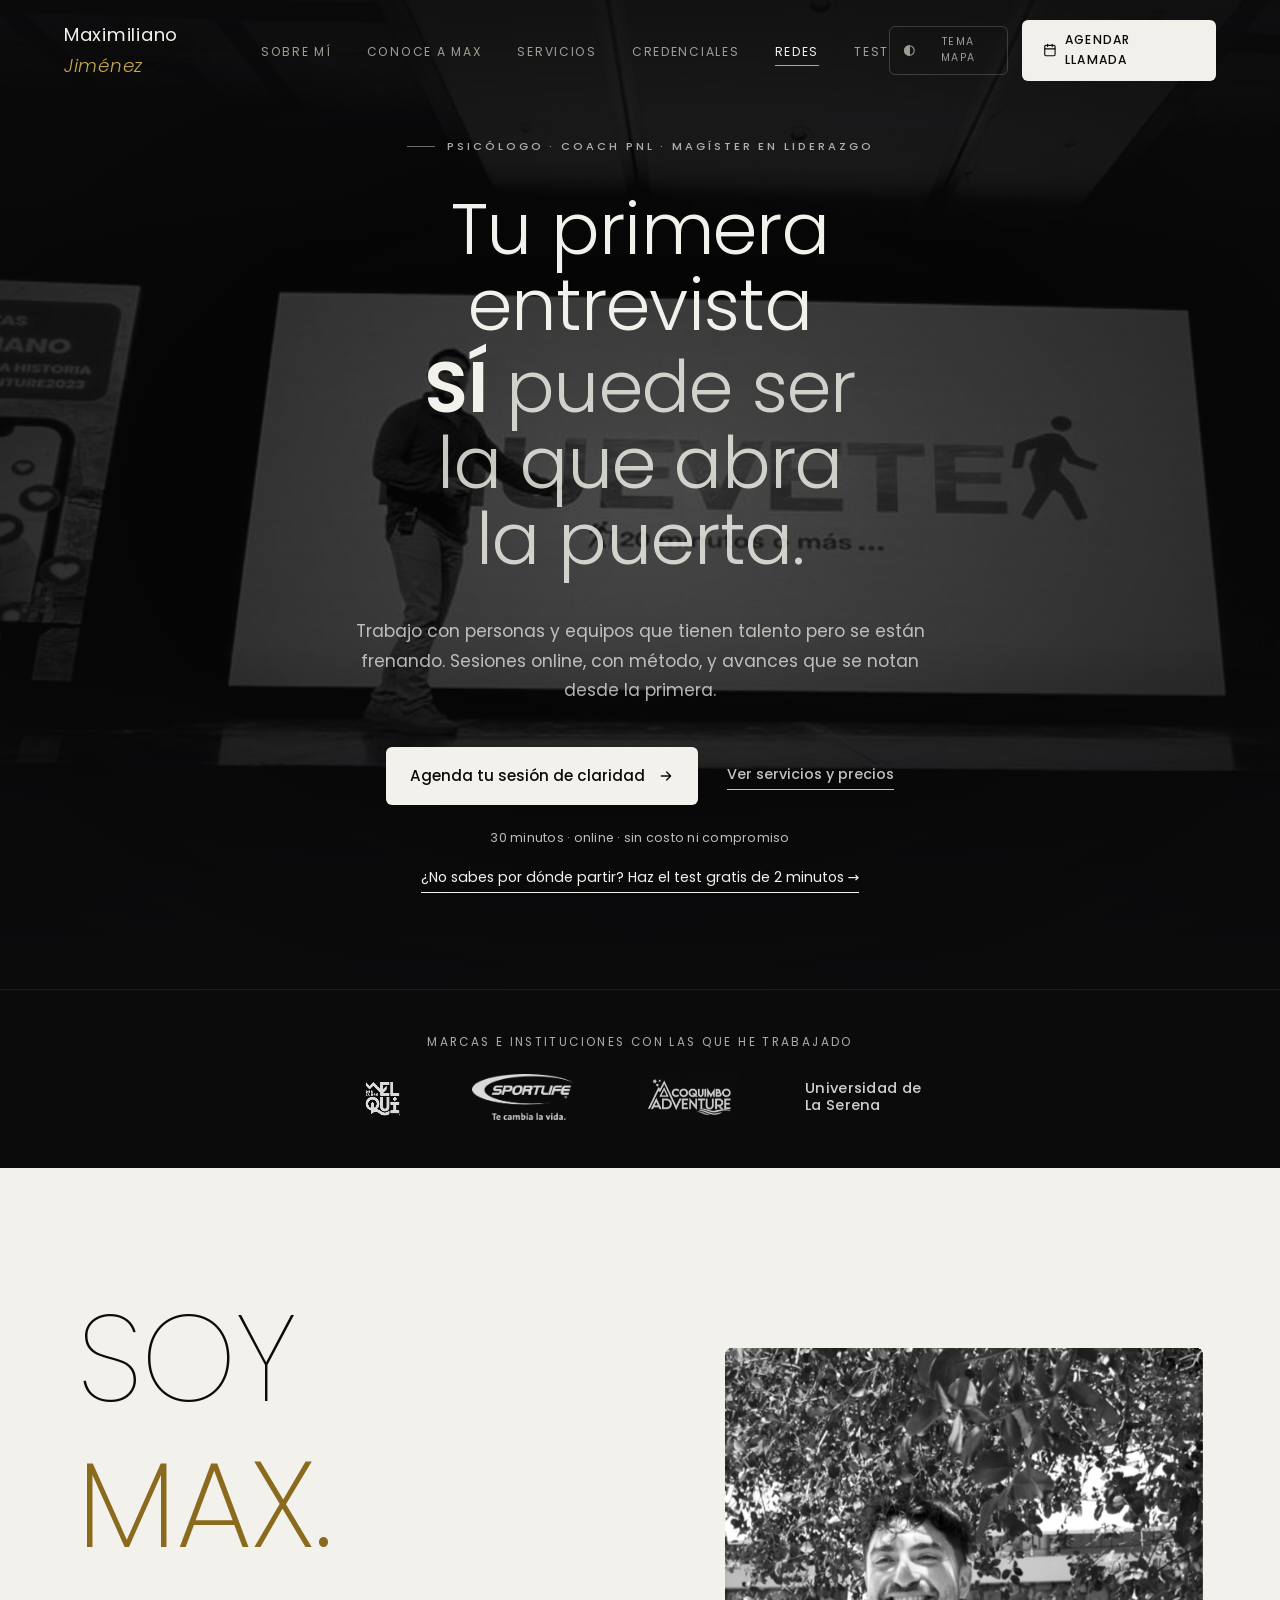
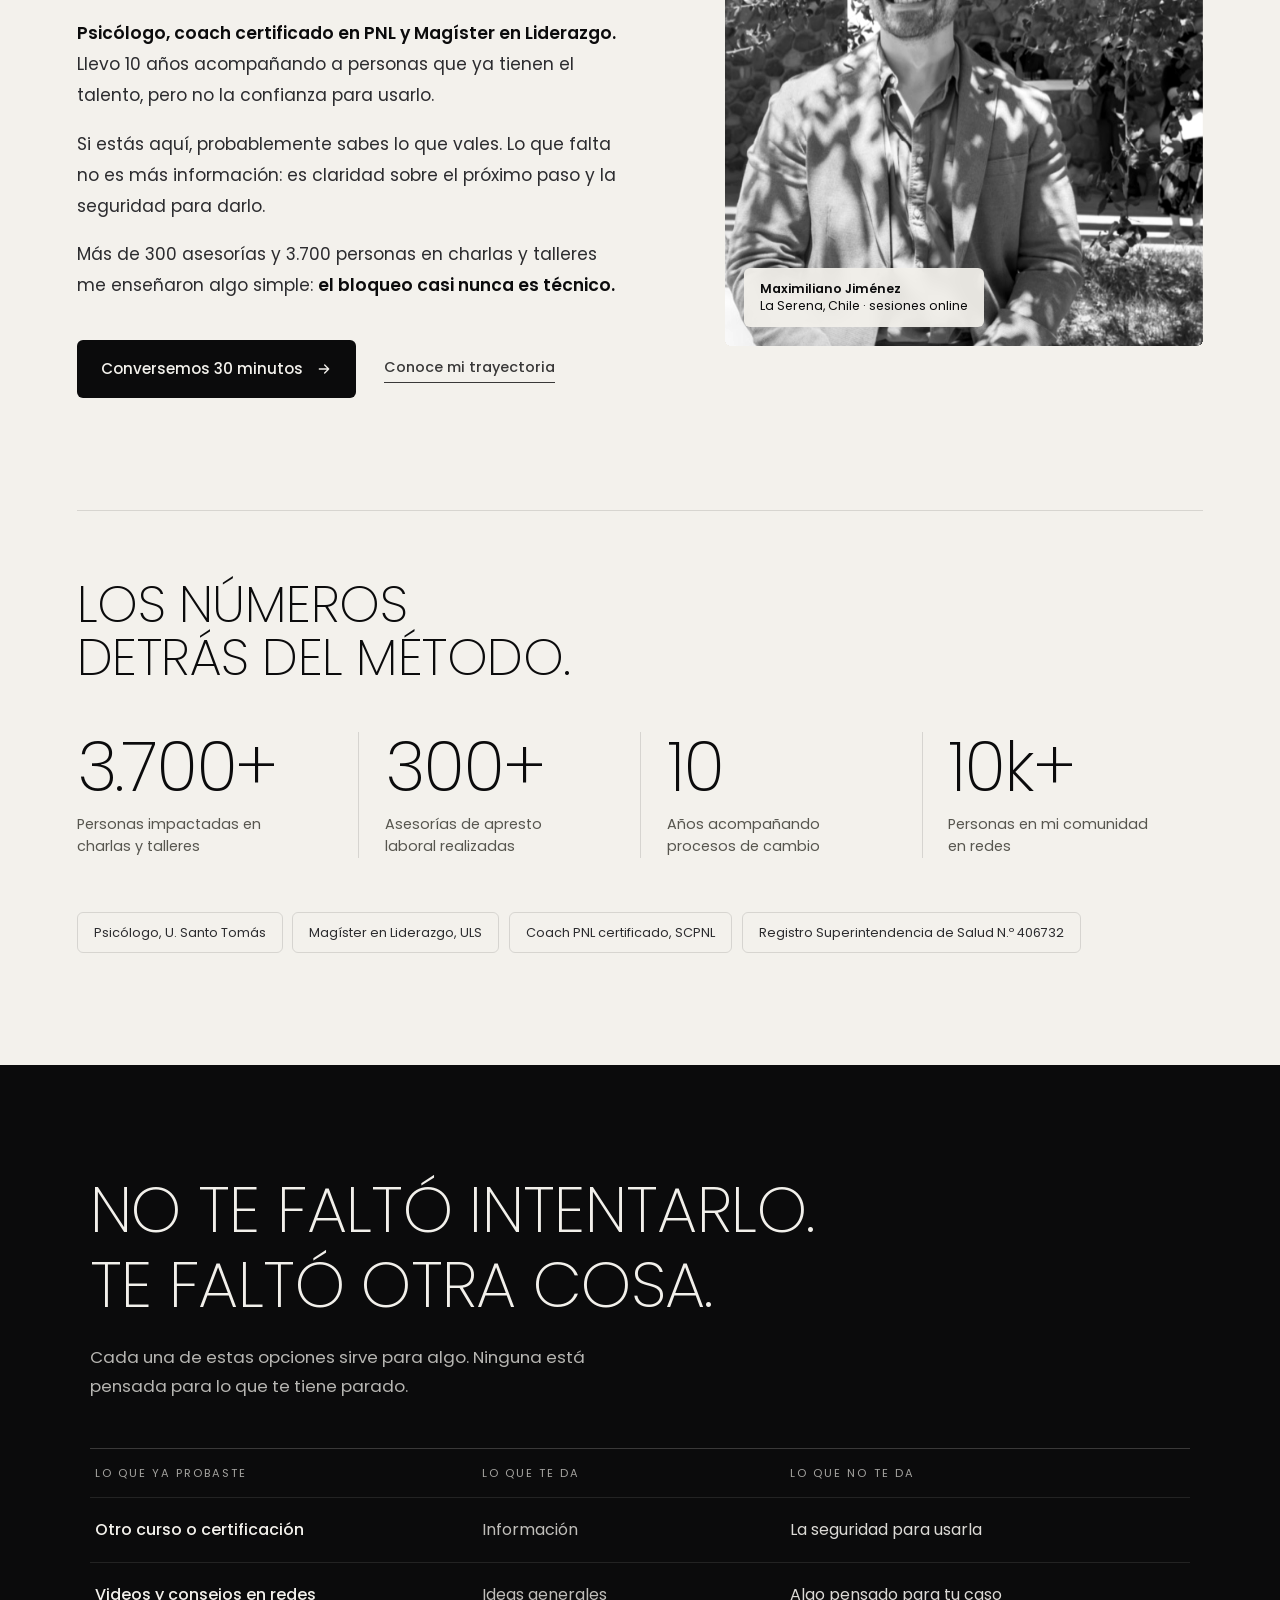
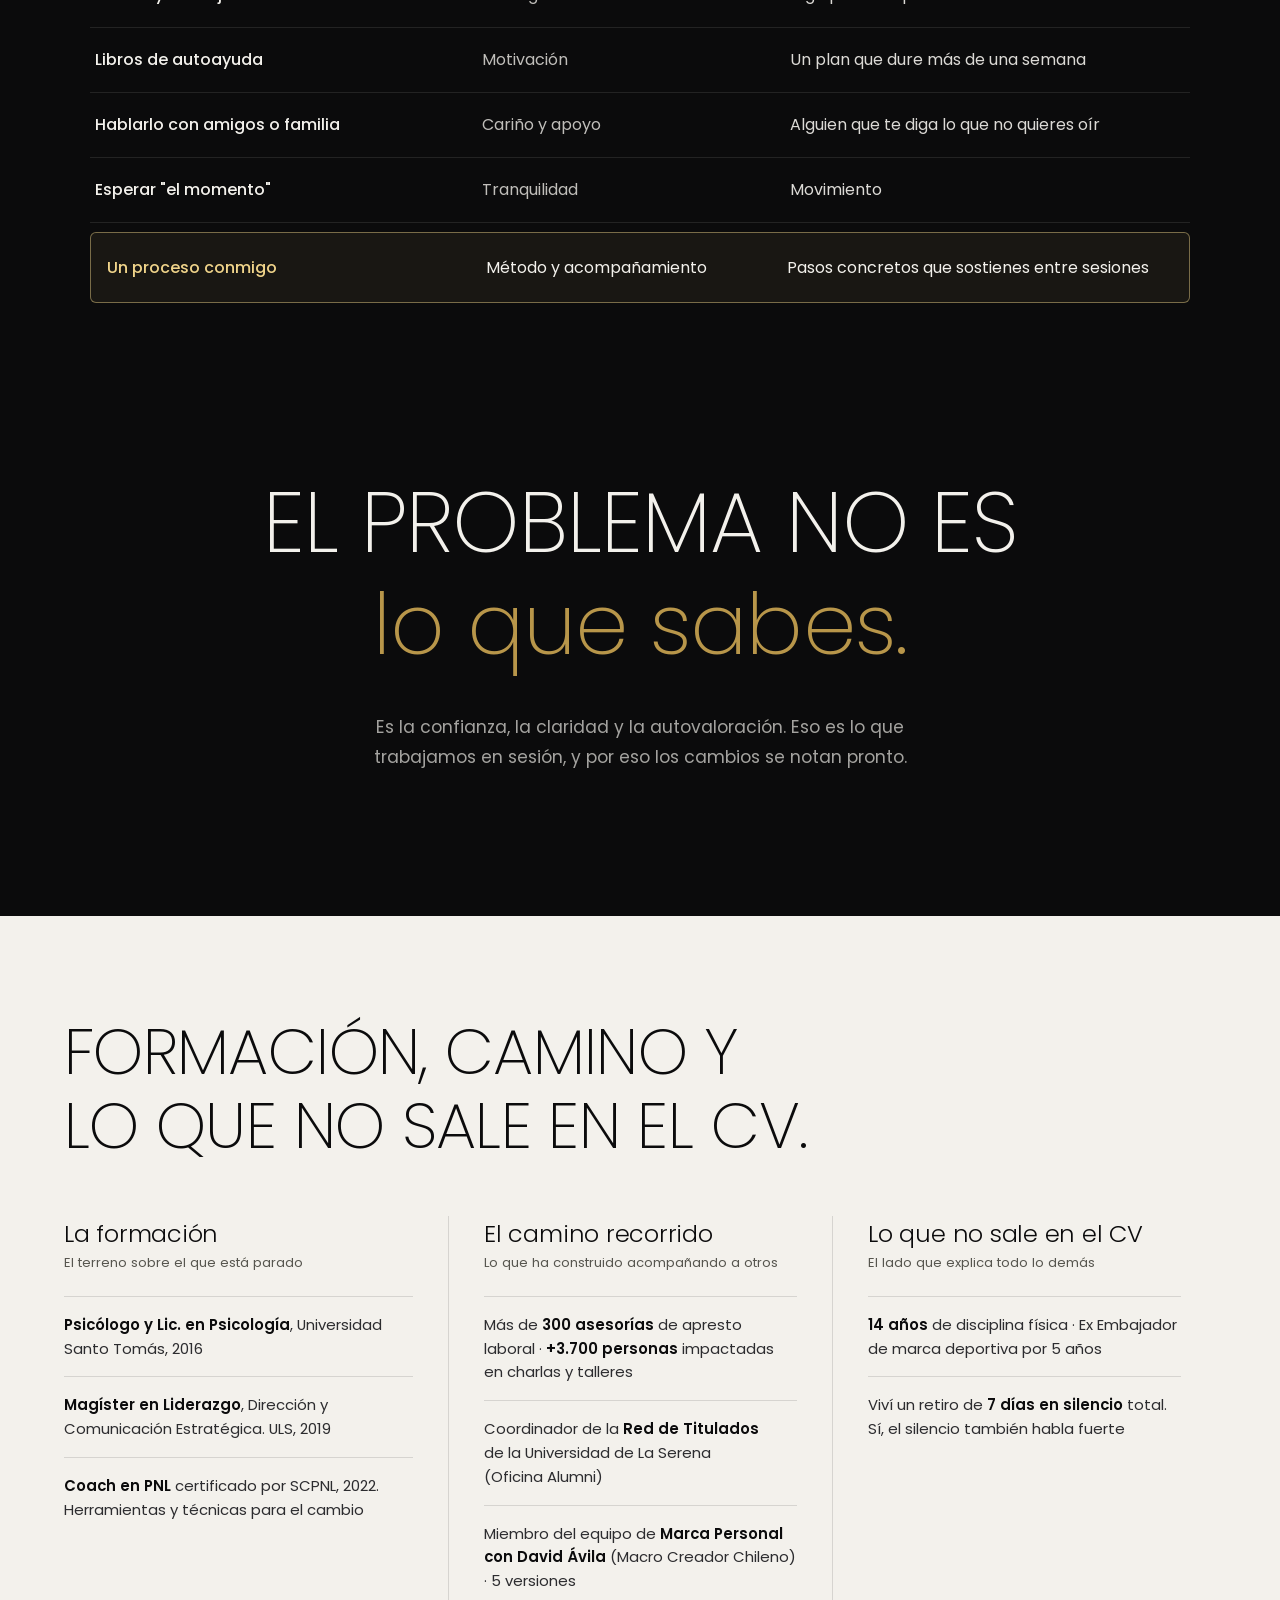
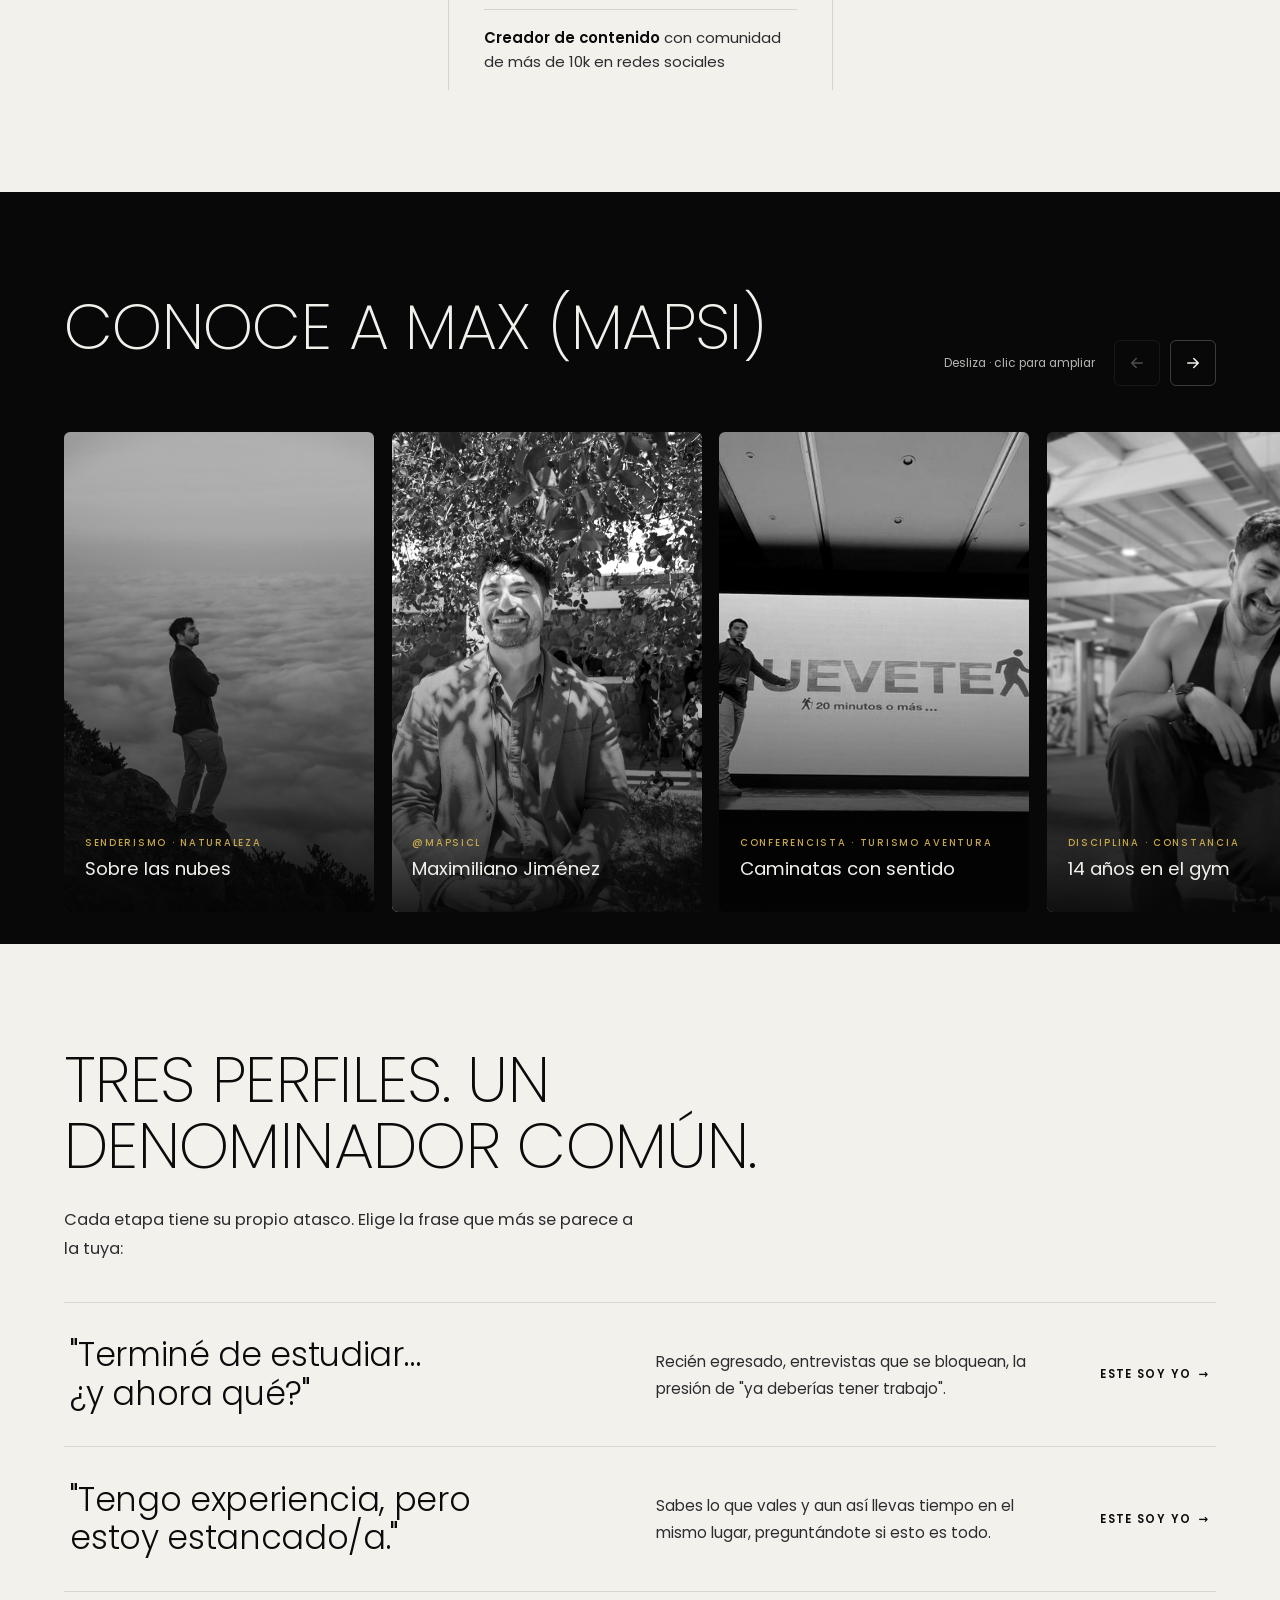
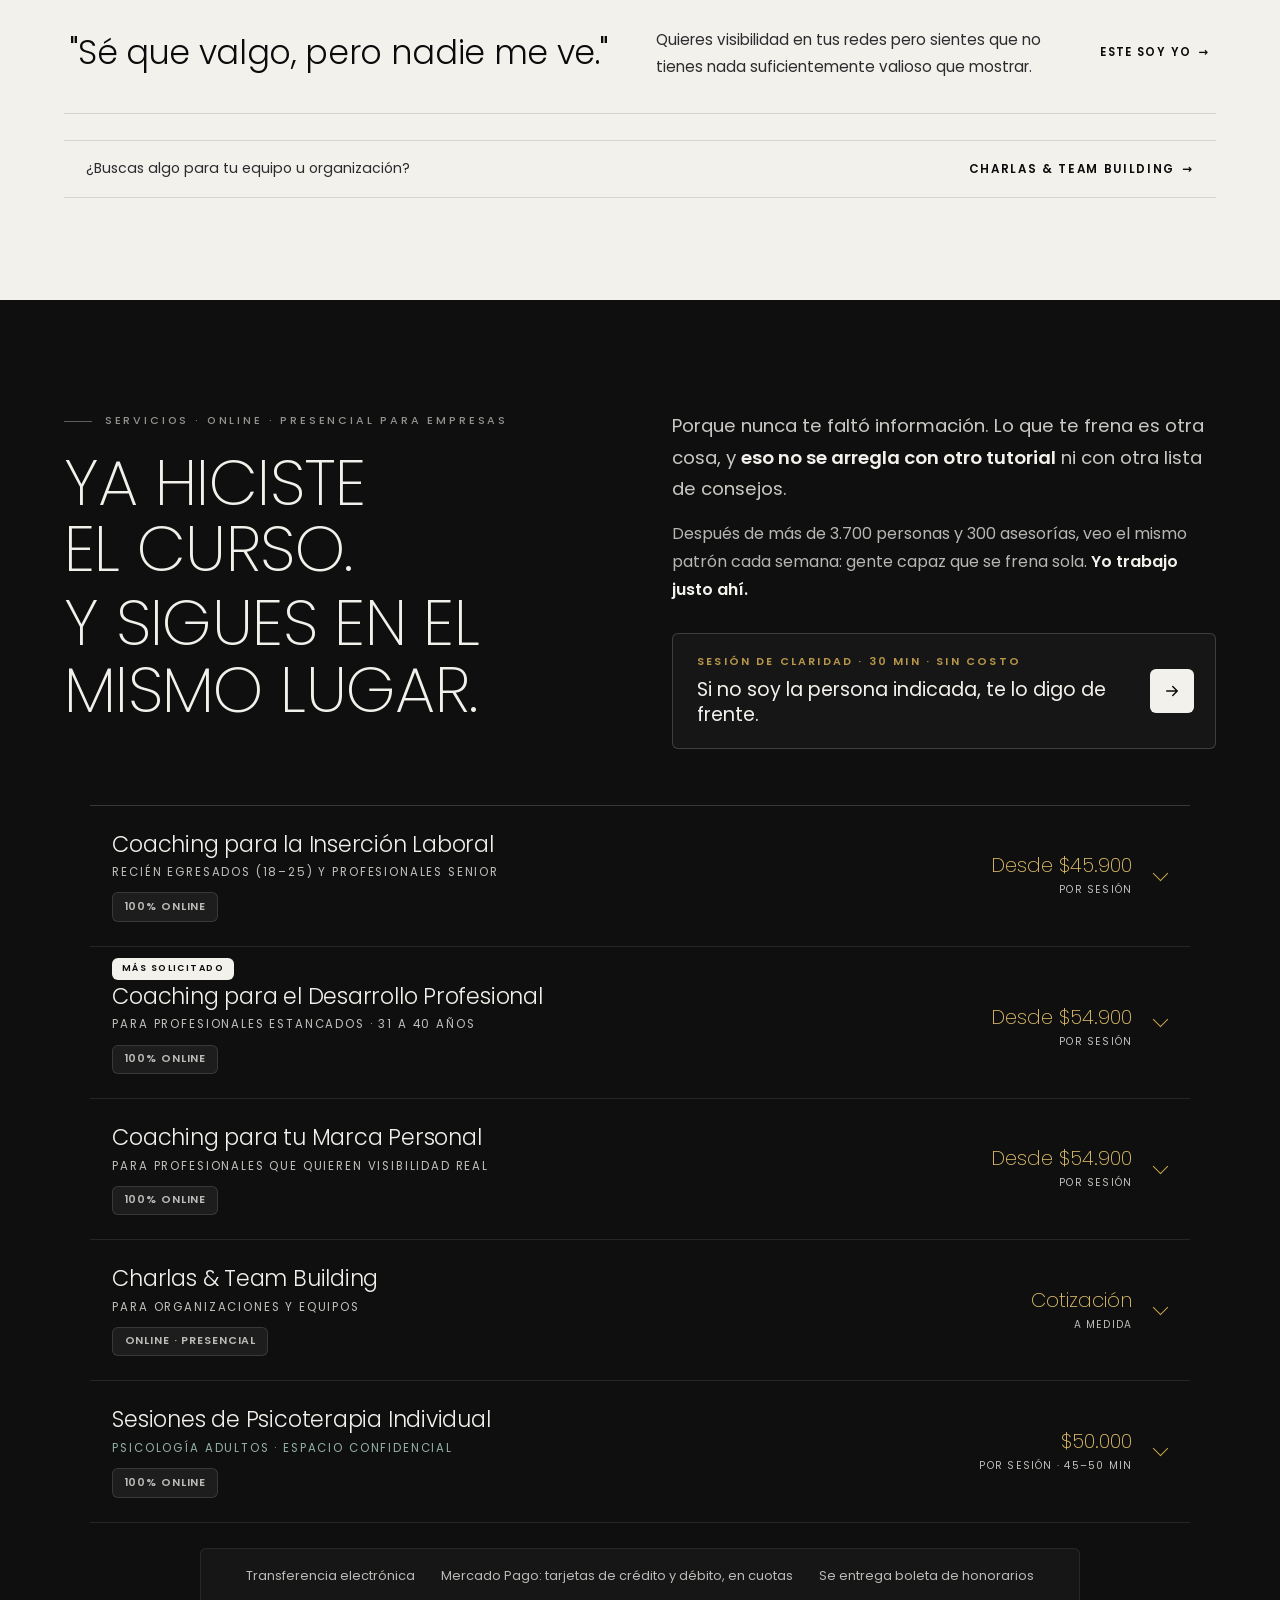
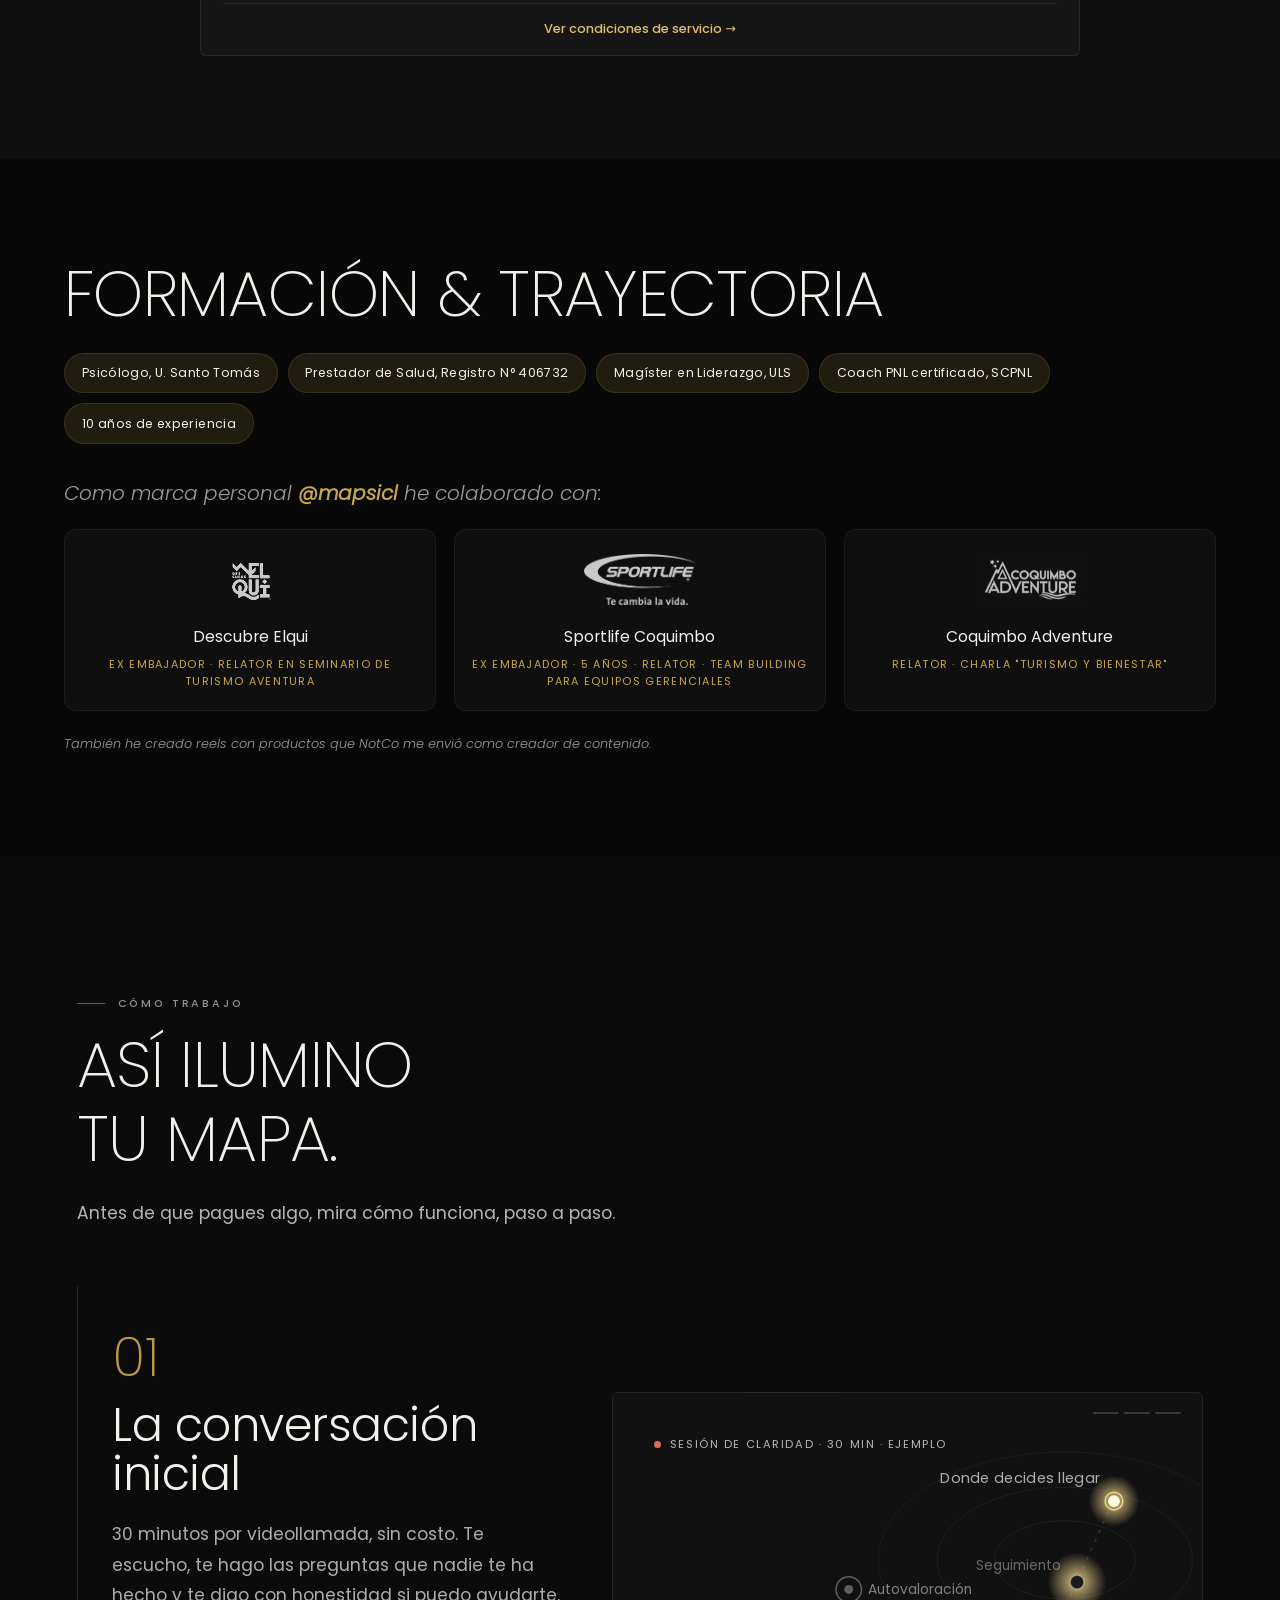
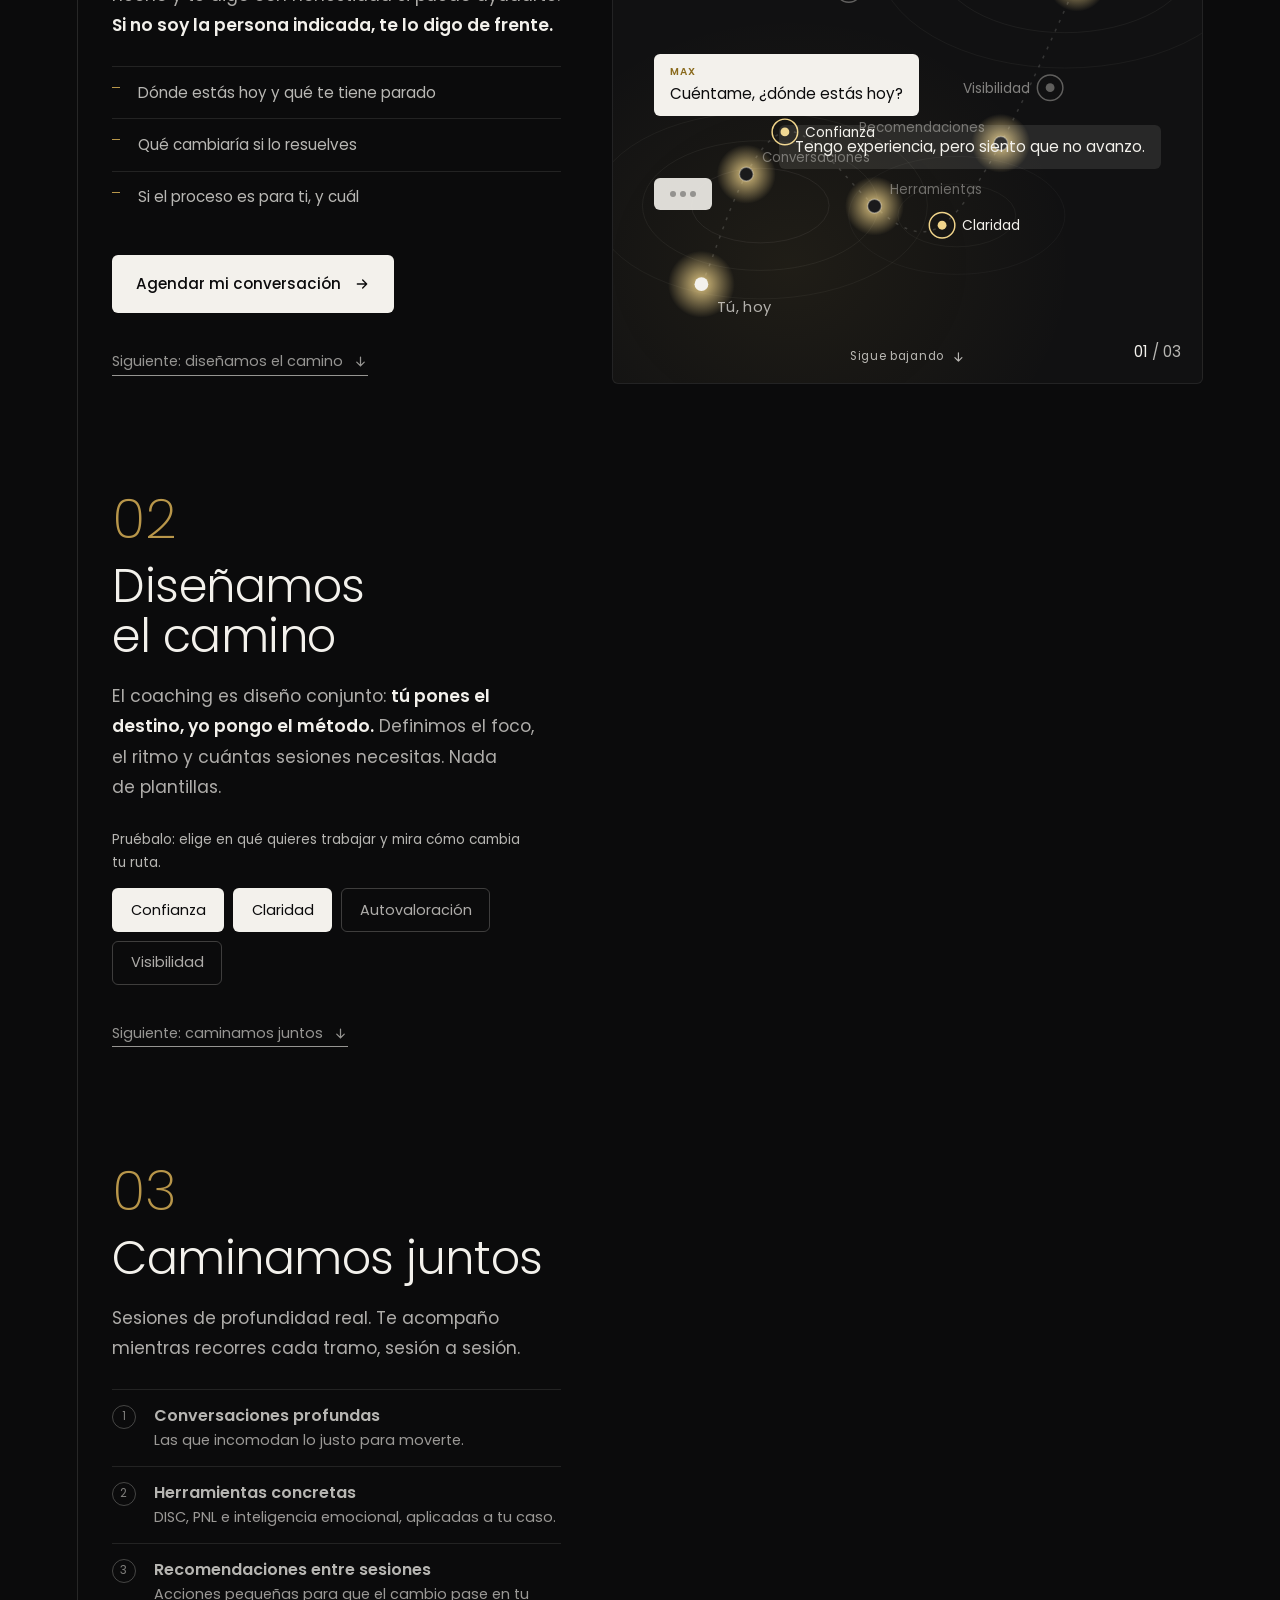
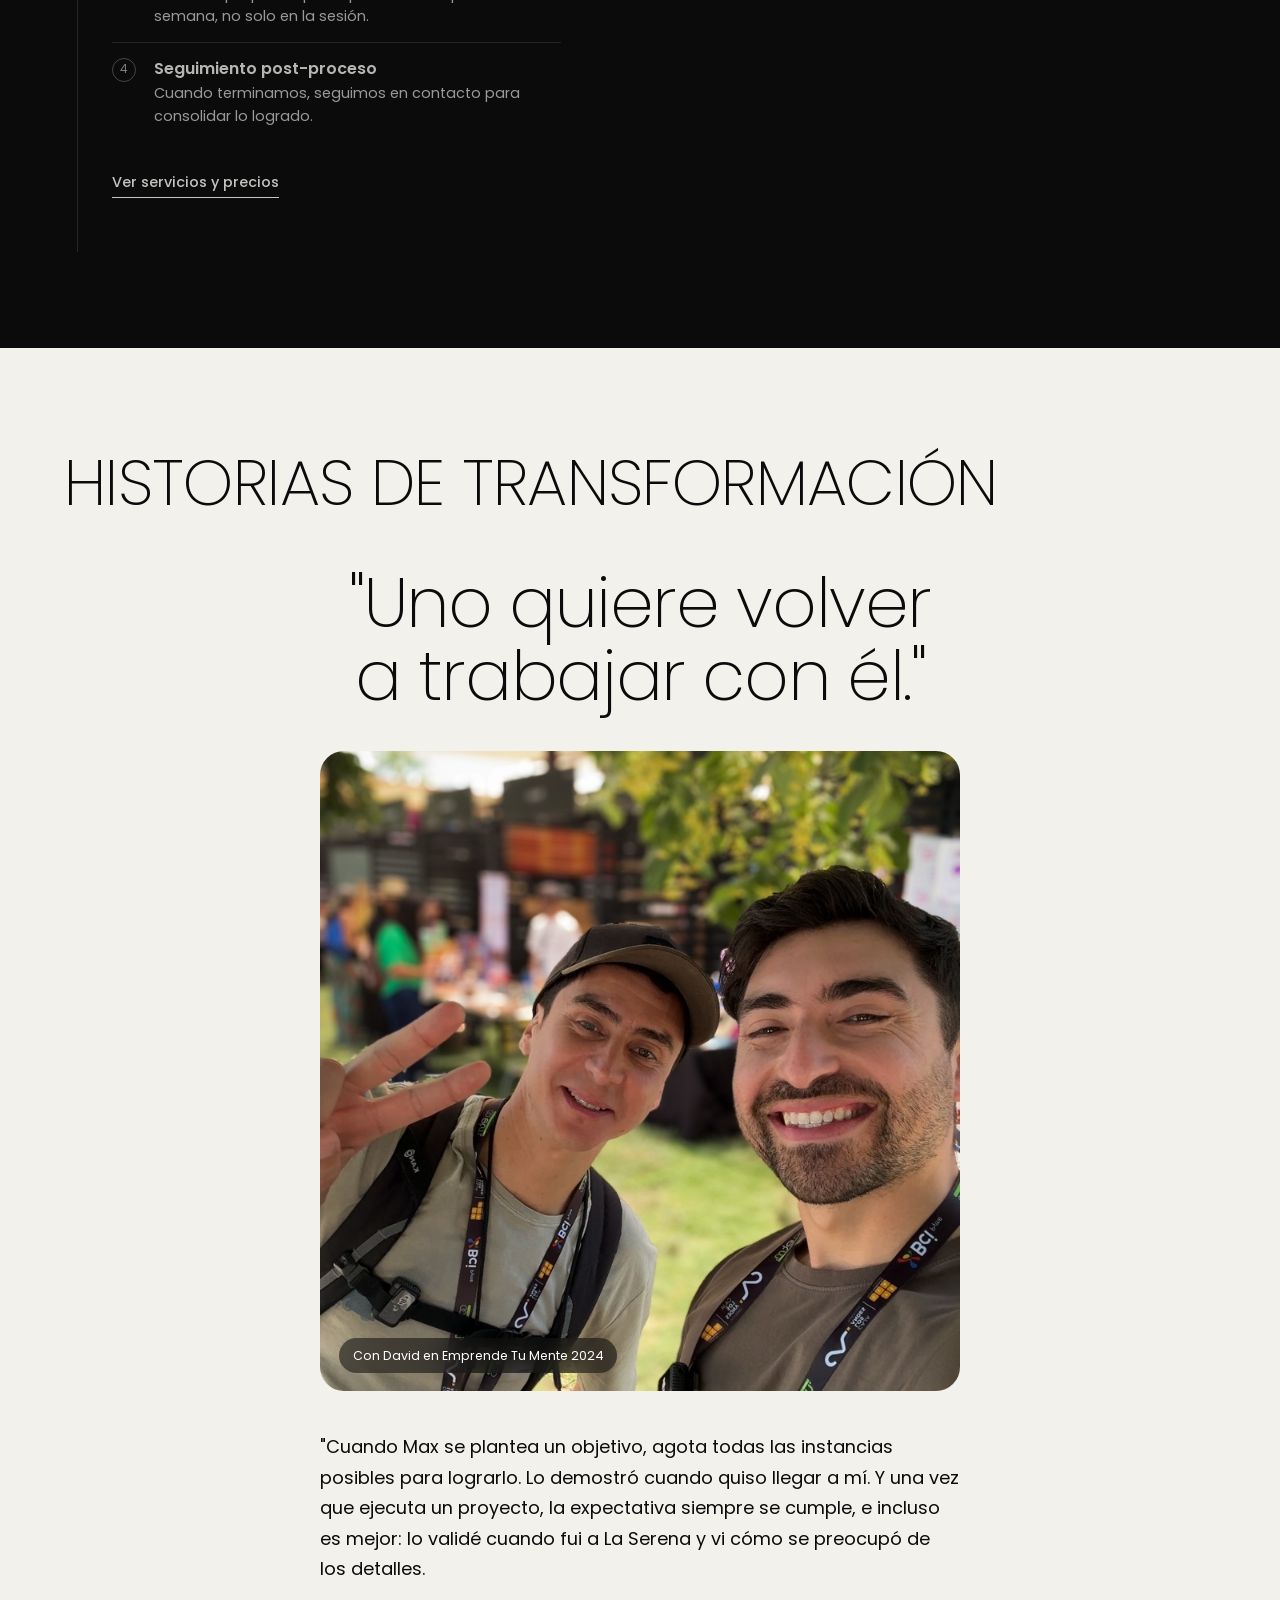
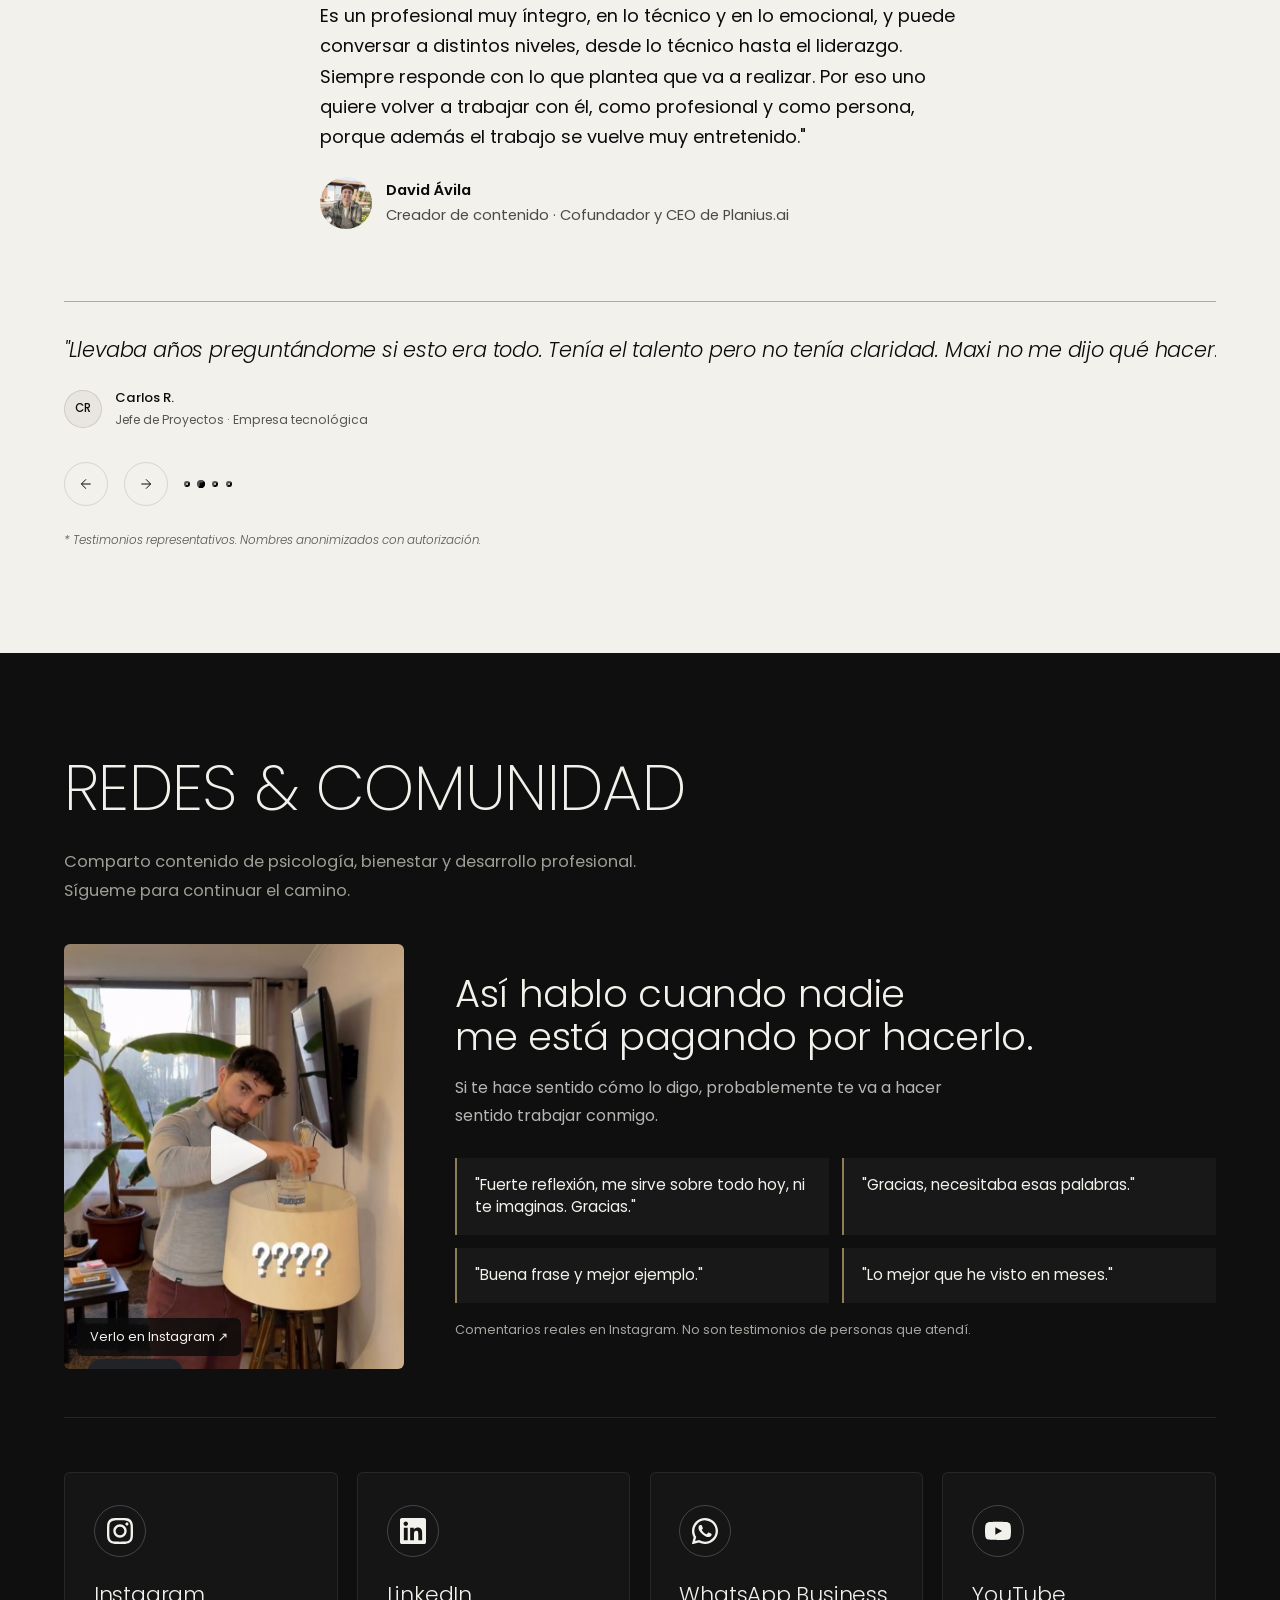
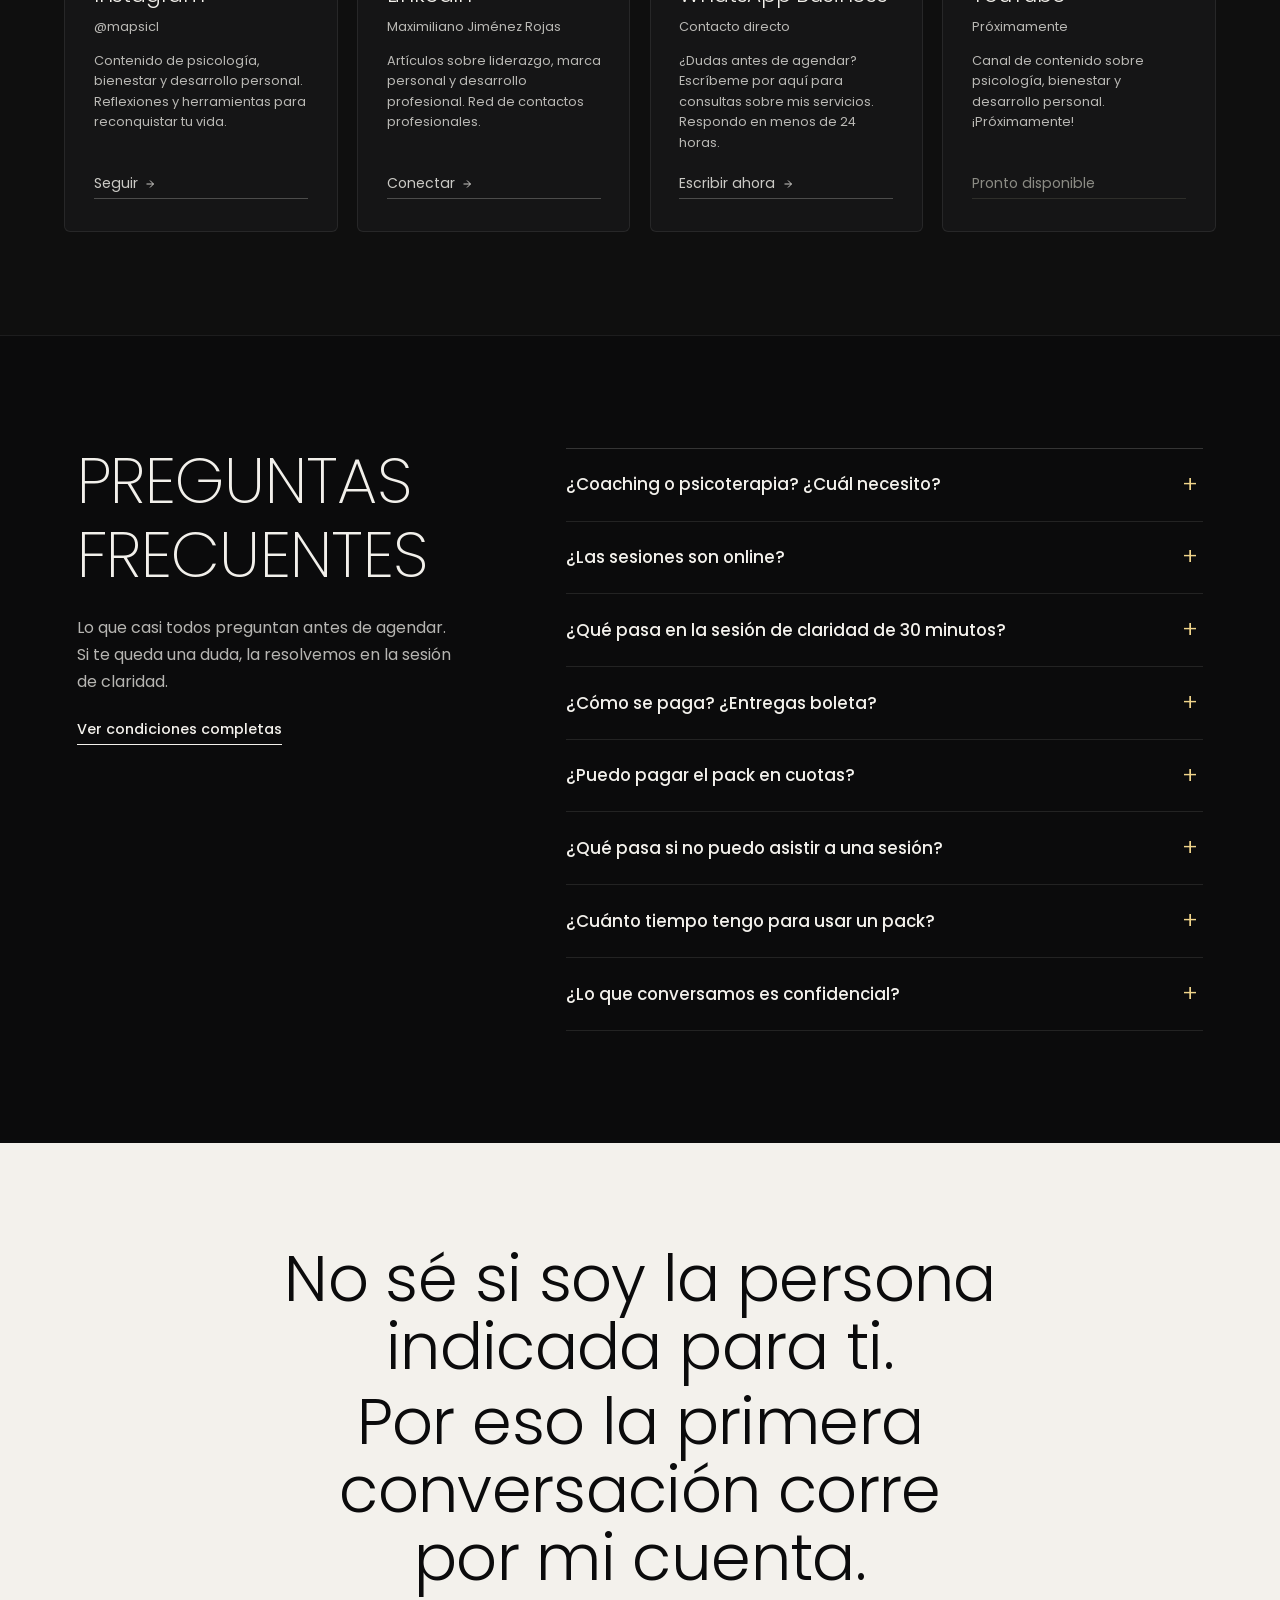
==== commit 4c9de135: "Referencia de David Ávila y foto del cierre Marca Personal 2026 Co-Authored-By: Claude Opus 5.5 <nor" ====
--- a/index.html
+++ b/index.html
@@ -2991,6 +2991,29 @@
     html[data-theme="pro"] .perfil-d { margin: 0; font-size: .95rem; }
     html[data-theme="pro"] .perfil-cta { white-space: nowrap; }
     html[data-theme="pro"] .perfil-org { border-radius: 0; border-left: none; border-right: none; }
+
+    /* Testimonios: referencia destacada (la foto manda, una idea por vez) */
+    .testi-feature { margin: 3rem 0 4.5rem; }
+    .tf-lead { font-size: clamp(2.1rem, 5.4vw, 4.6rem); line-height: 1.05; letter-spacing: -.02em; text-align: center; margin: 0 auto 2.4rem; max-width: 16ch; text-wrap: balance; }
+    .tf-frame { position: relative; max-width: 640px; margin: 0 auto; border-radius: 24px; overflow: hidden; }
+    .tf-photo { width: 100%; aspect-ratio: 1 / 1; object-fit: cover; object-position: 50% 42%; display: block; }
+    .tf-place { position: absolute; left: 1.2rem; bottom: 1.1rem; padding: .45rem .85rem; border-radius: 99px; font-size: .78rem; color: #fff; background: rgba(11,11,12,.55); -webkit-backdrop-filter: blur(12px); backdrop-filter: blur(12px); }
+    .tf-body { max-width: 640px; margin: 2.6rem auto 0; }
+    .tf-quote { margin: 0; font-size: 1.12rem; line-height: 1.7; }
+    .tf-quote p { margin: 0 0 1rem; }
+    .tf-author { margin-top: 1.5rem; display: flex; align-items: center; gap: .85rem; font-size: .92rem; }
+    .tf-author b, .tf-author span { display: block; }
+    .tf-author span { opacity: .72; }
+    .tf-avatar { width: 52px; height: 52px; flex: none; border-radius: 50%; object-fit: cover; object-position: 50% 30%; }
+    @media (max-width: 760px) {
+      .testi-feature { margin: 2rem 0 3rem; }
+      .tf-lead { margin-bottom: 1.6rem; }
+      .tf-frame { border-radius: 16px; }
+      .tf-photo { aspect-ratio: 4 / 5; object-position: 50% 40%; }
+      .tf-body { margin-top: 1.8rem; }
+      .tf-quote { font-size: 1.02rem; }
+    }
+    html[data-theme="pro"] .tf-lead { font-weight: 200; }
 
     /* Testimonios: citas abiertas, sin caja */
     html[data-theme="pro"] .testi-card {
@@ -3956,6 +3979,18 @@
         </div>
       </div>
 
+      <!-- Cierre Marca Personal 2026 -->
+      <div class="cc" data-tag="Equipo de David Ávila" data-title="Cierre Marca Personal 2026" data-desc="Cierre del programa de Marca Personal 2026, junto al grupo. Soy parte del equipo de David Ávila.">
+        <img loading="lazy" decoding="async" src="img/opt/cierre-marca-personal-2026.jpg" srcset="img/opt/cierre-marca-personal-2026-640.jpg 640w, img/opt/cierre-marca-personal-2026.jpg 1600w" sizes="(max-width:900px) 80vw, 310px" style="object-position:6% 50%" alt="Maximiliano Jiménez con el grupo en el cierre del programa de Marca Personal 2026" />
+        <div class="cc-overlay"></div>
+        <div class="cc-info">
+          <span class="cc-tag">Equipo de David Ávila</span>
+          <div class="cc-title">Cierre Marca Personal 2026</div>
+          <div class="cc-desc">Con el grupo del programa, como parte del equipo.</div>
+        </div>
+        <div class="cc-zoom"><svg width="13" height="13" viewBox="0 0 24 24" fill="none" stroke="white" stroke-width="2"><path d="M15 3h6v6M9 21H3v-6M21 3l-7 7M3 21l7-7"/></svg></div>
+      </div>
+
       <!-- 6. David Ávila -->
       <div class="cc" data-tag="Mentor & tallerista" data-title="Con David Ávila" data-desc="4 programas continuos de 'Potencia Tu Marca Personal'. 6 semanas cada uno. Porque yo también soy cliente de lo que enseño.">
         <img loading="lazy" decoding="async" src="img/Davidavila.JPG" srcset="img/opt/Davidavila-640.jpg 640w, img/Davidavila.JPG 1600w" sizes="(max-width:900px) 80vw, 310px" alt="Maximiliano con David Ávila" />
@@ -4724,6 +4759,21 @@
   <div class="wrap sec">
     <p class="label rv">Lo que dicen</p>
     <h2 class="h2 rv d1">Historias de <em>transformación</em></h2>
+    <!-- Referencia con nombre real: va fuera del carrusel -->
+    <figure class="testi-feature rv d2">
+      <p class="tf-lead">"Uno quiere volver a trabajar con él."</p>
+      <div class="tf-frame">
+        <img class="tf-photo" loading="lazy" decoding="async" src="img/opt/david-max.jpg" srcset="img/opt/david-max-800.jpg 800w, img/opt/david-max.jpg 1290w" sizes="(max-width:760px) 92vw, 640px" alt="David Ávila y Maximiliano Jiménez en Emprende Tu Mente 2024" />
+        <span class="tf-place">Con David en Emprende Tu Mente 2024</span>
+      </div>
+      <div class="tf-body">
+        <blockquote class="tf-quote">
+          <p>"Cuando Max se plantea un objetivo, agota todas las instancias posibles para lograrlo. Lo demostró cuando quiso llegar a mí. Y una vez que ejecuta un proyecto, la expectativa siempre se cumple, e incluso es mejor: lo validé cuando fui a La Serena y vi cómo se preocupó de los detalles.</p>
+          <p>Es un profesional muy íntegro, en lo técnico y en lo emocional, y puede conversar a distintos niveles, desde lo técnico hasta el liderazgo. Siempre responde con lo que plantea que va a realizar. Por eso uno quiere volver a trabajar con él, como profesional y como persona, porque además el trabajo se vuelve muy entretenido."</p>
+        </blockquote>
+        <figcaption class="tf-author"><img class="tf-avatar" loading="lazy" decoding="async" src="img/opt/david-avatar.jpg" alt="" width="52" height="52" /><div><b>David Ávila</b><span>Creador de contenido · Cofundador y CEO de Planius.ai</span></div></figcaption>
+      </div>
+    </figure>
     <div class="testi-carousel-wrap rv d2">
       <div class="testi-track-outer">
         <div class="testi-track" id="testi-track">
